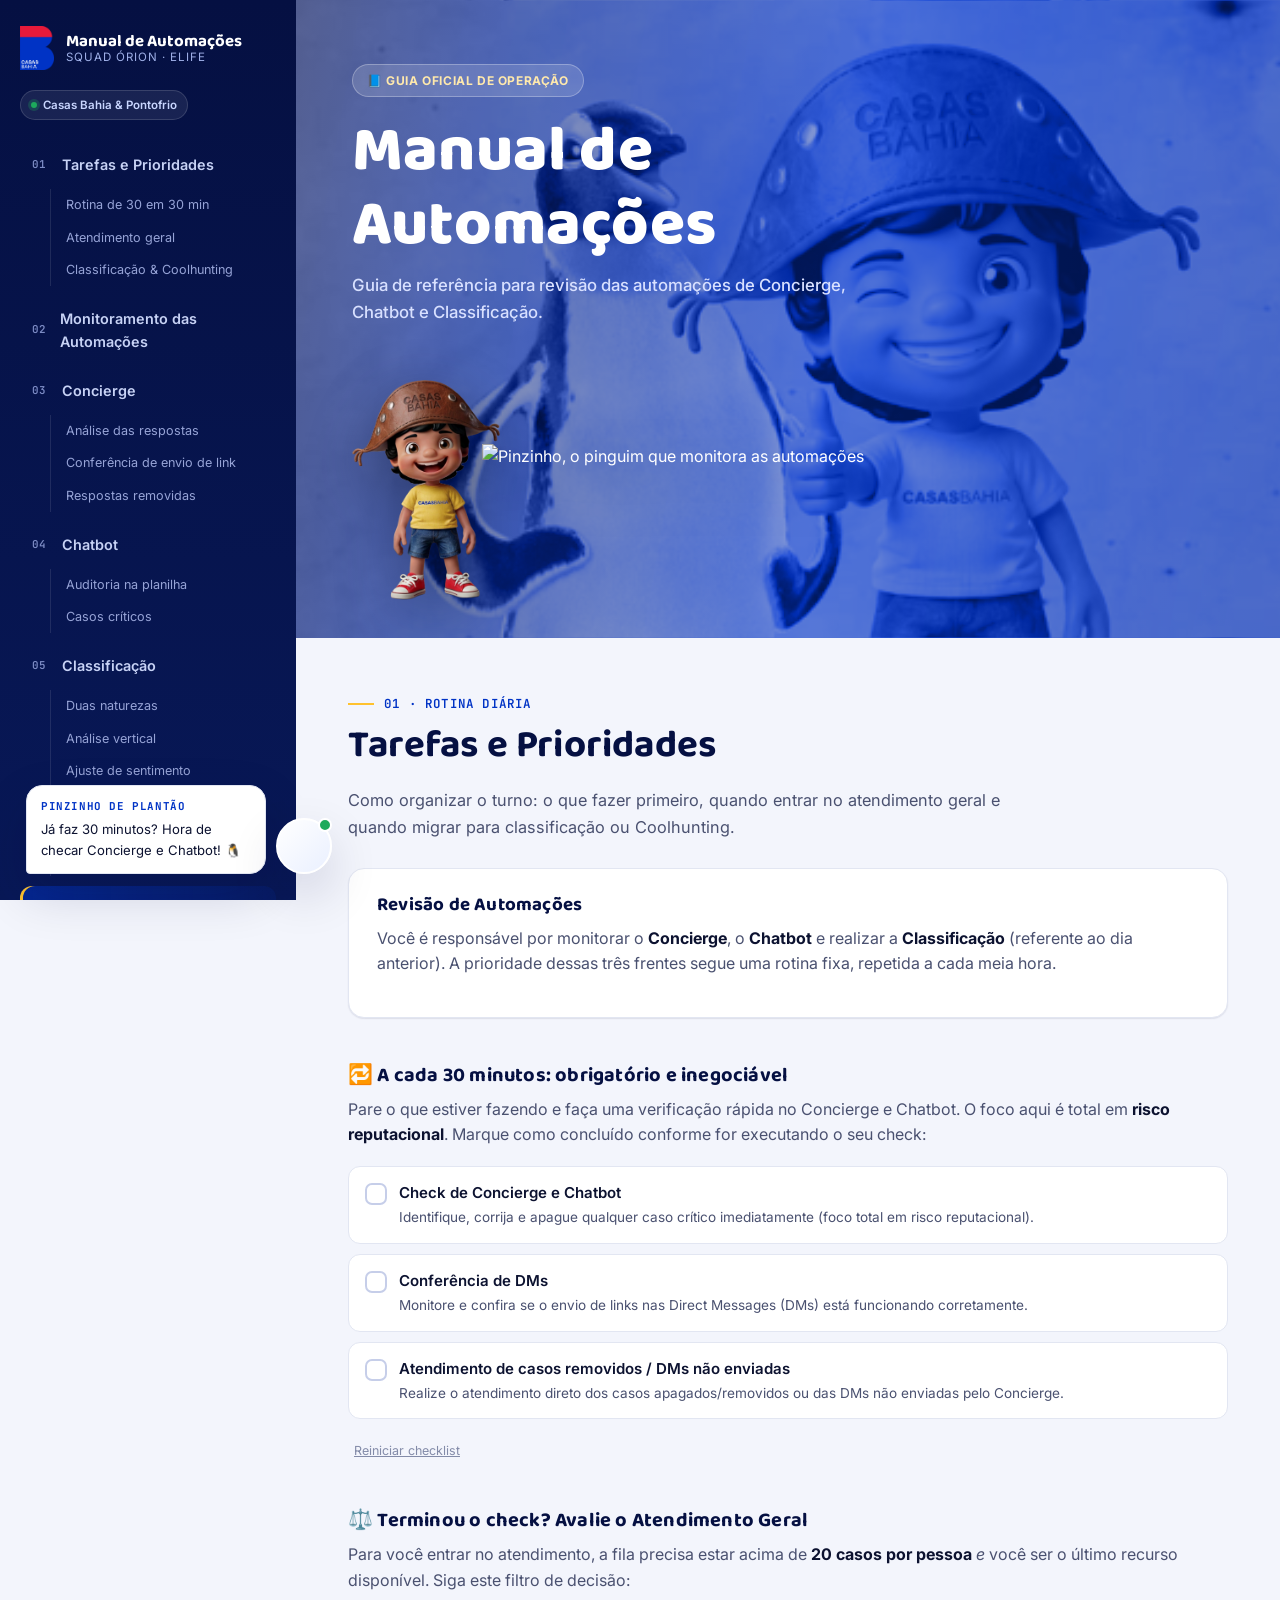
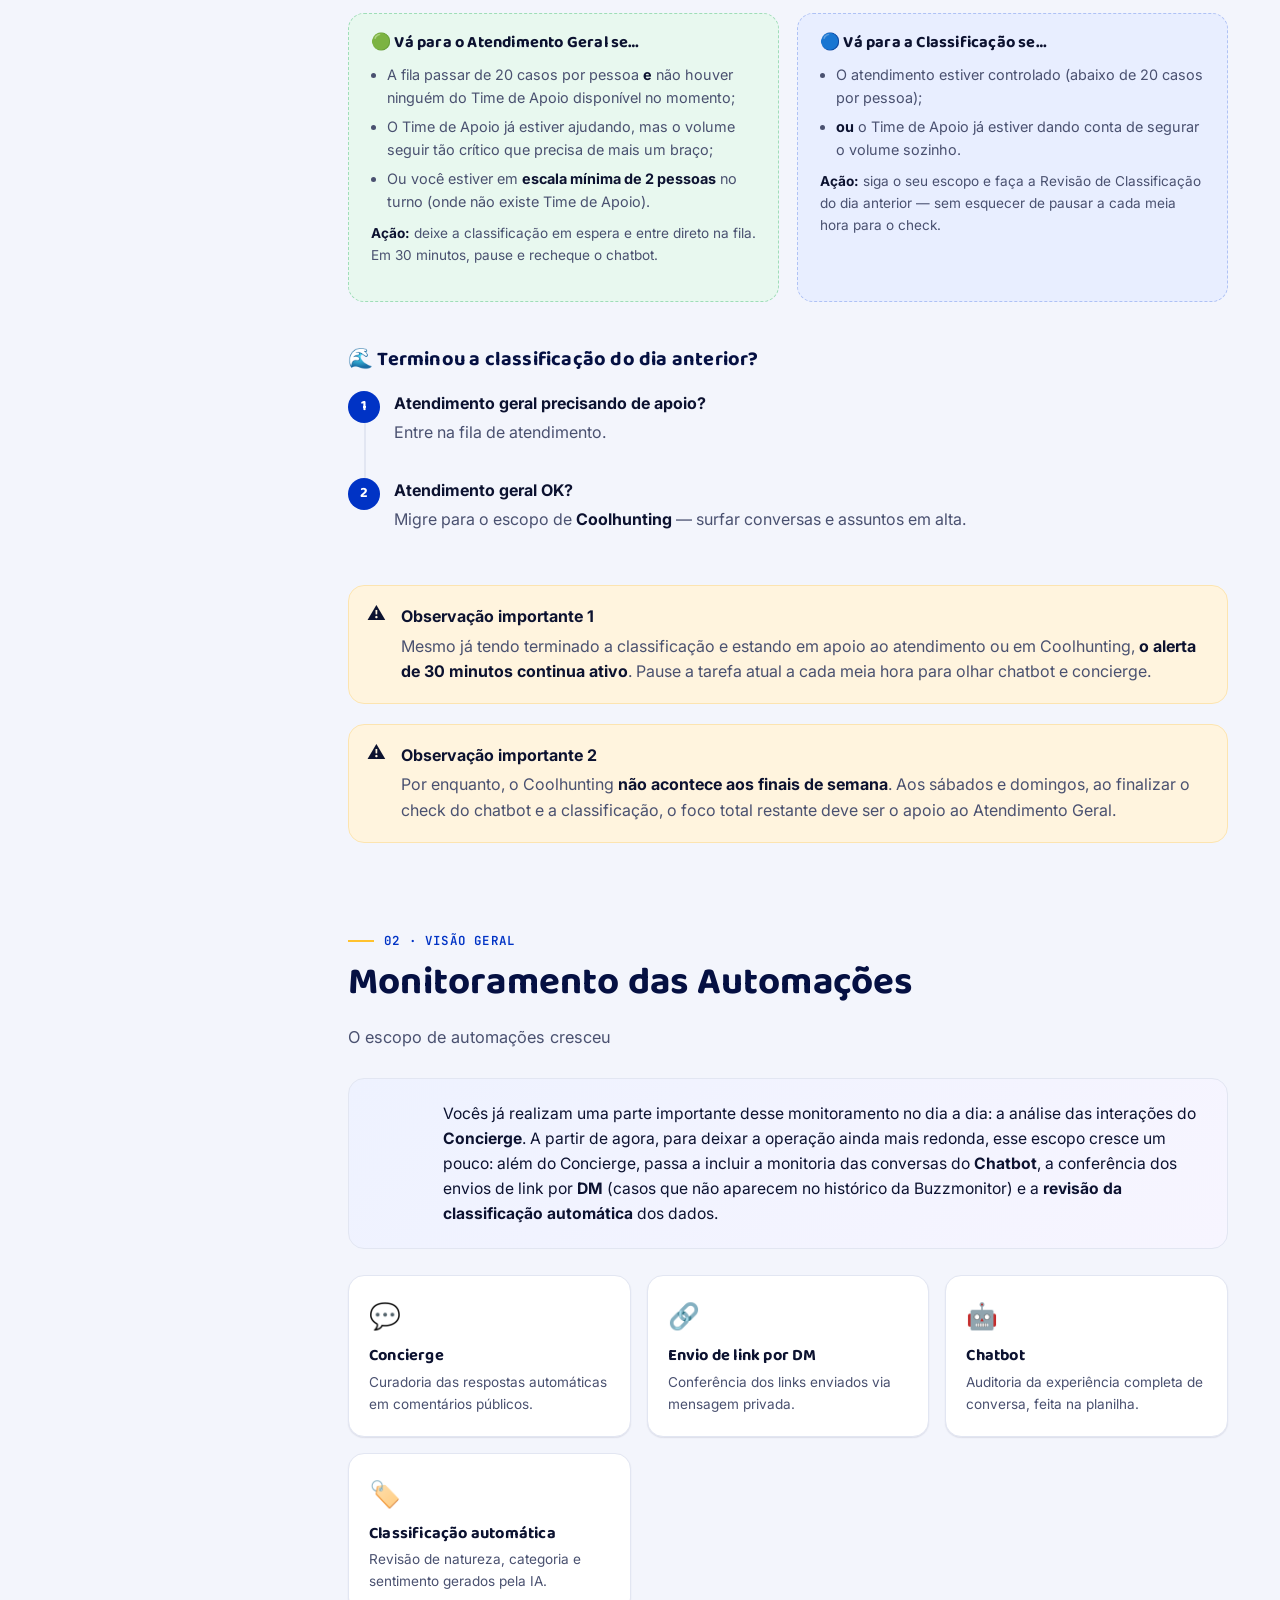
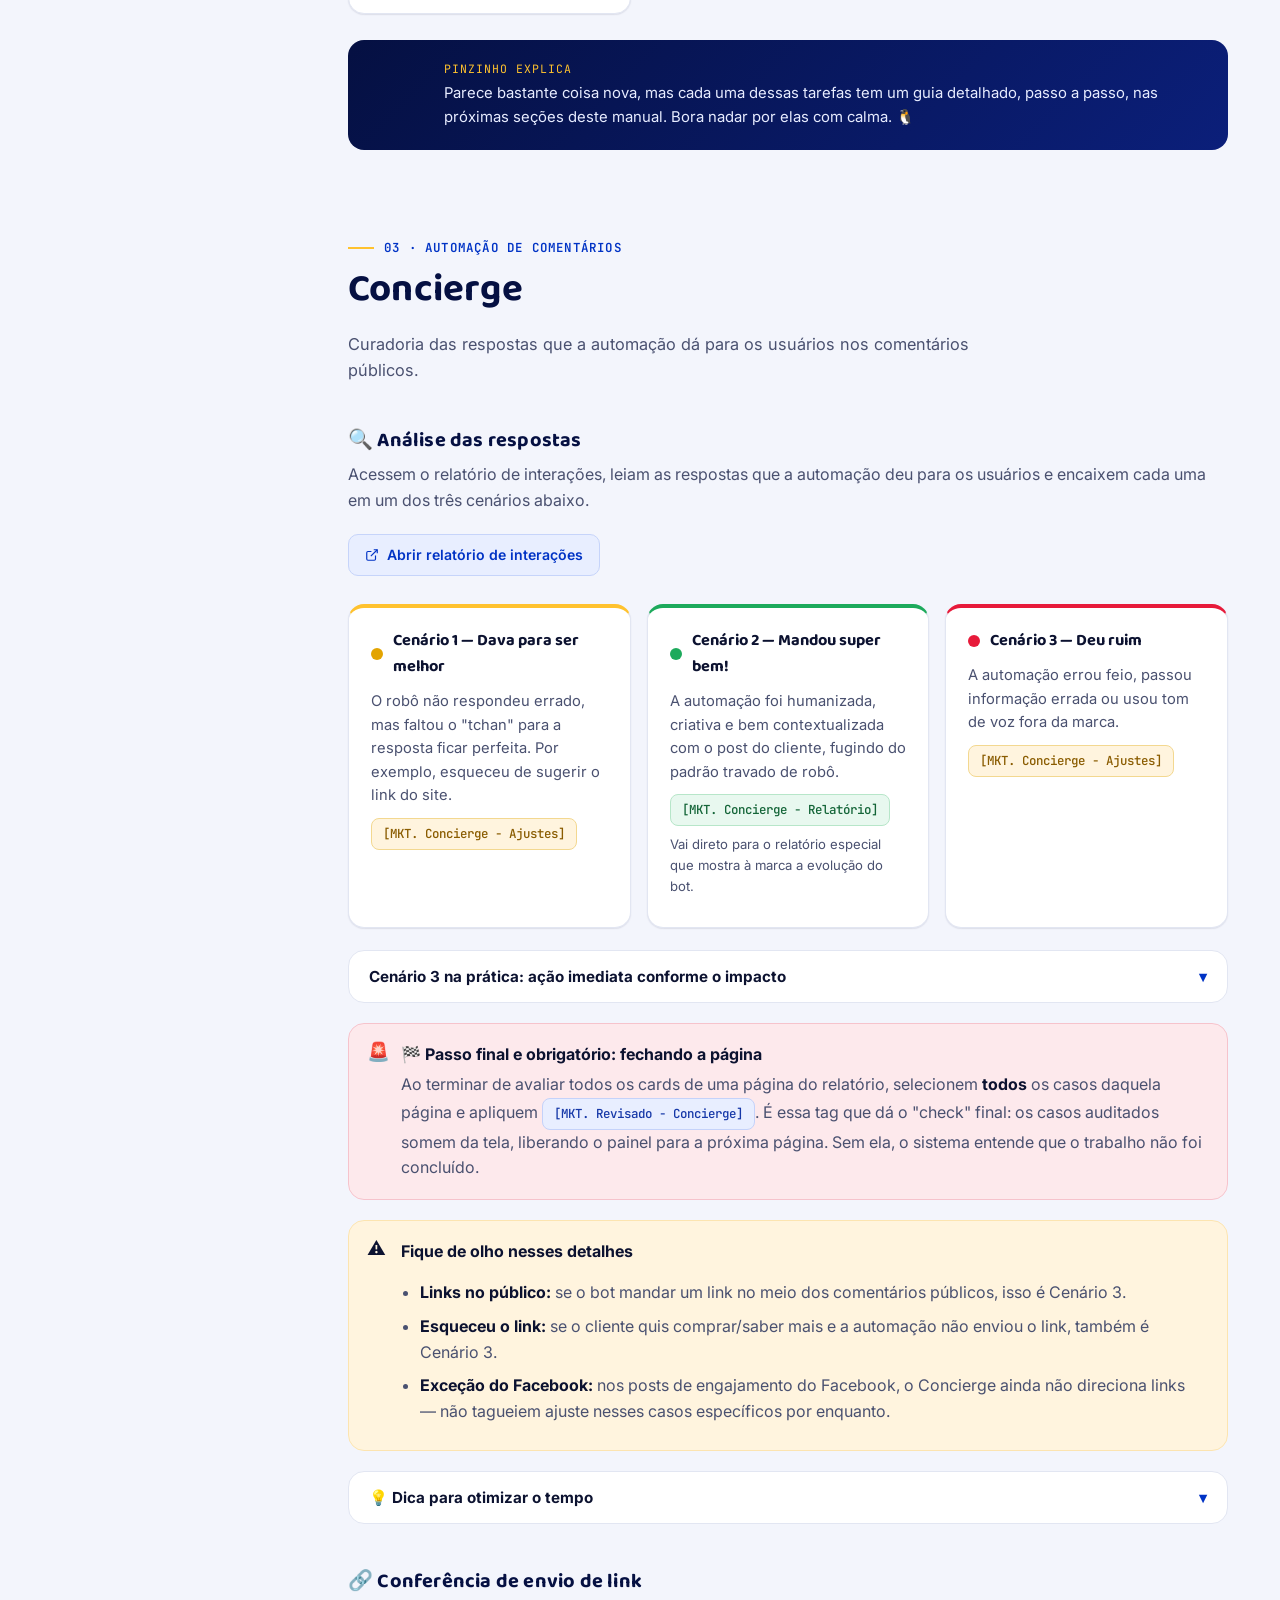
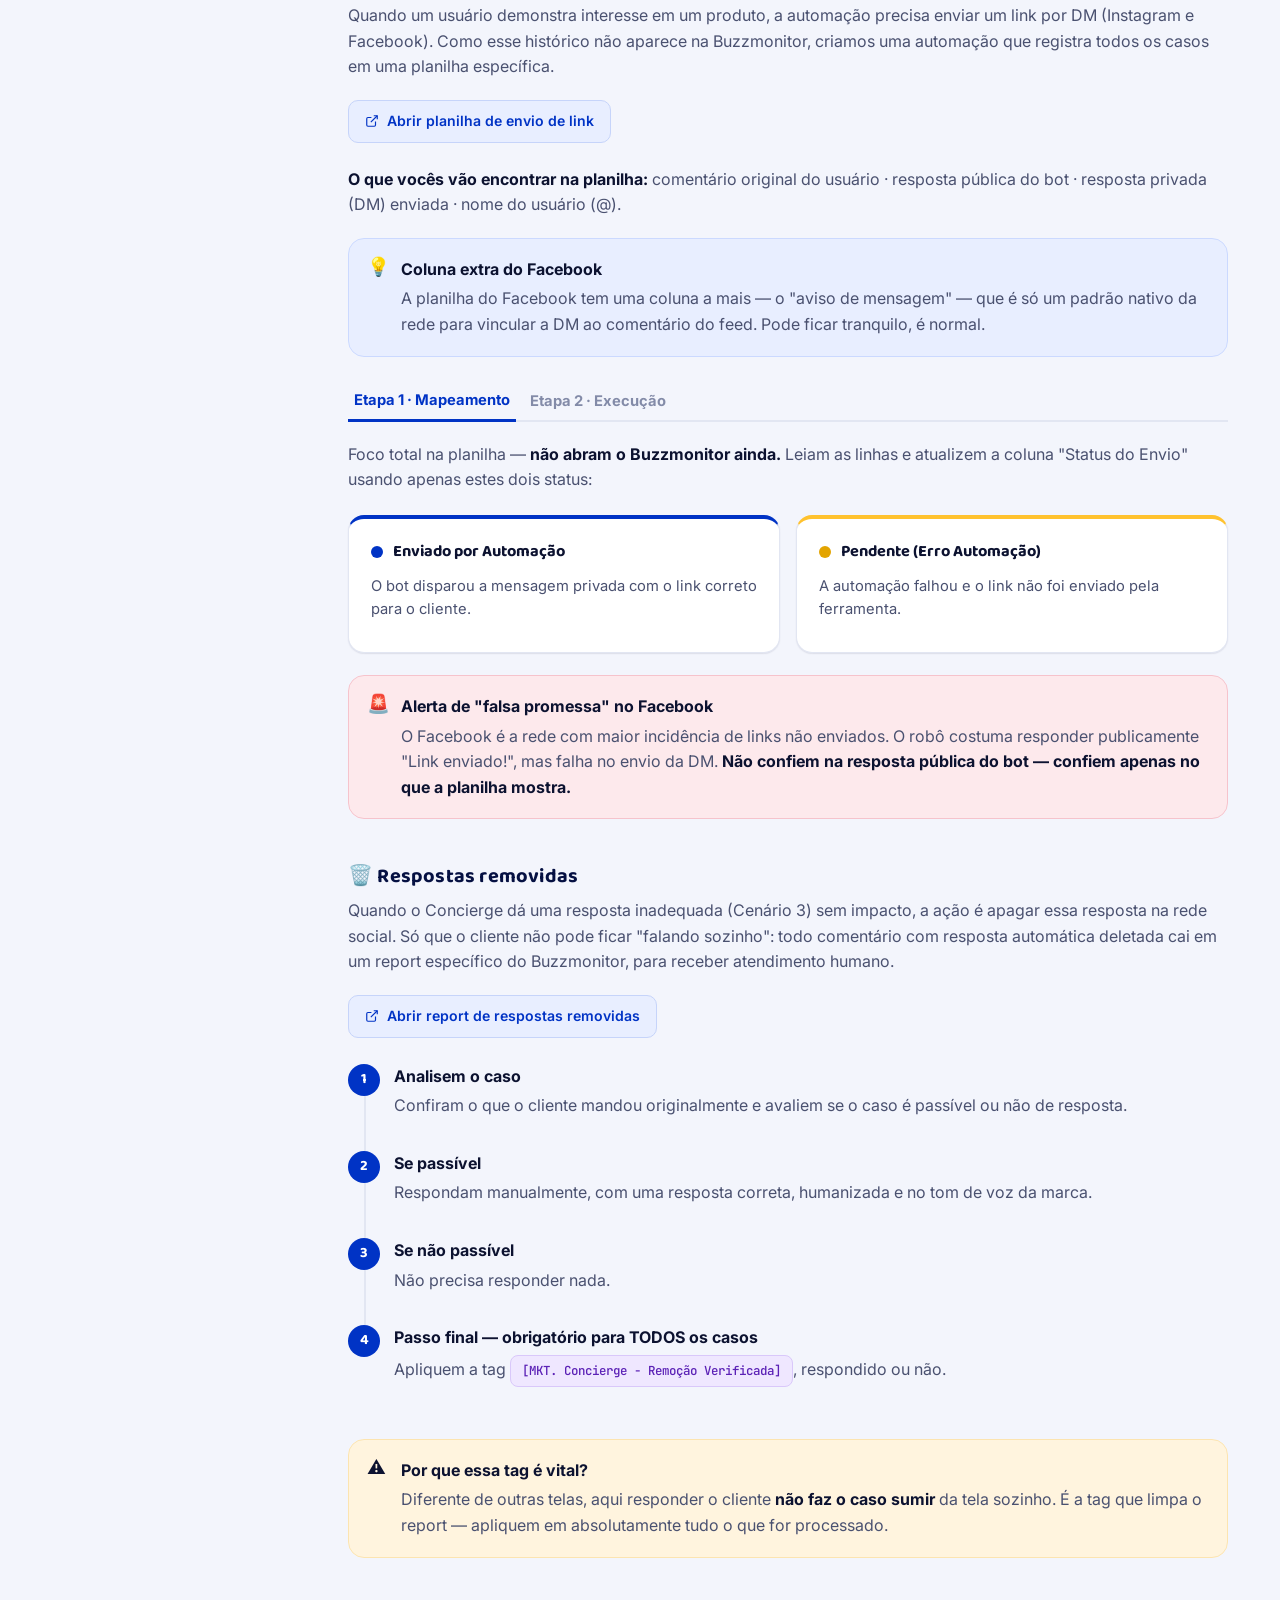
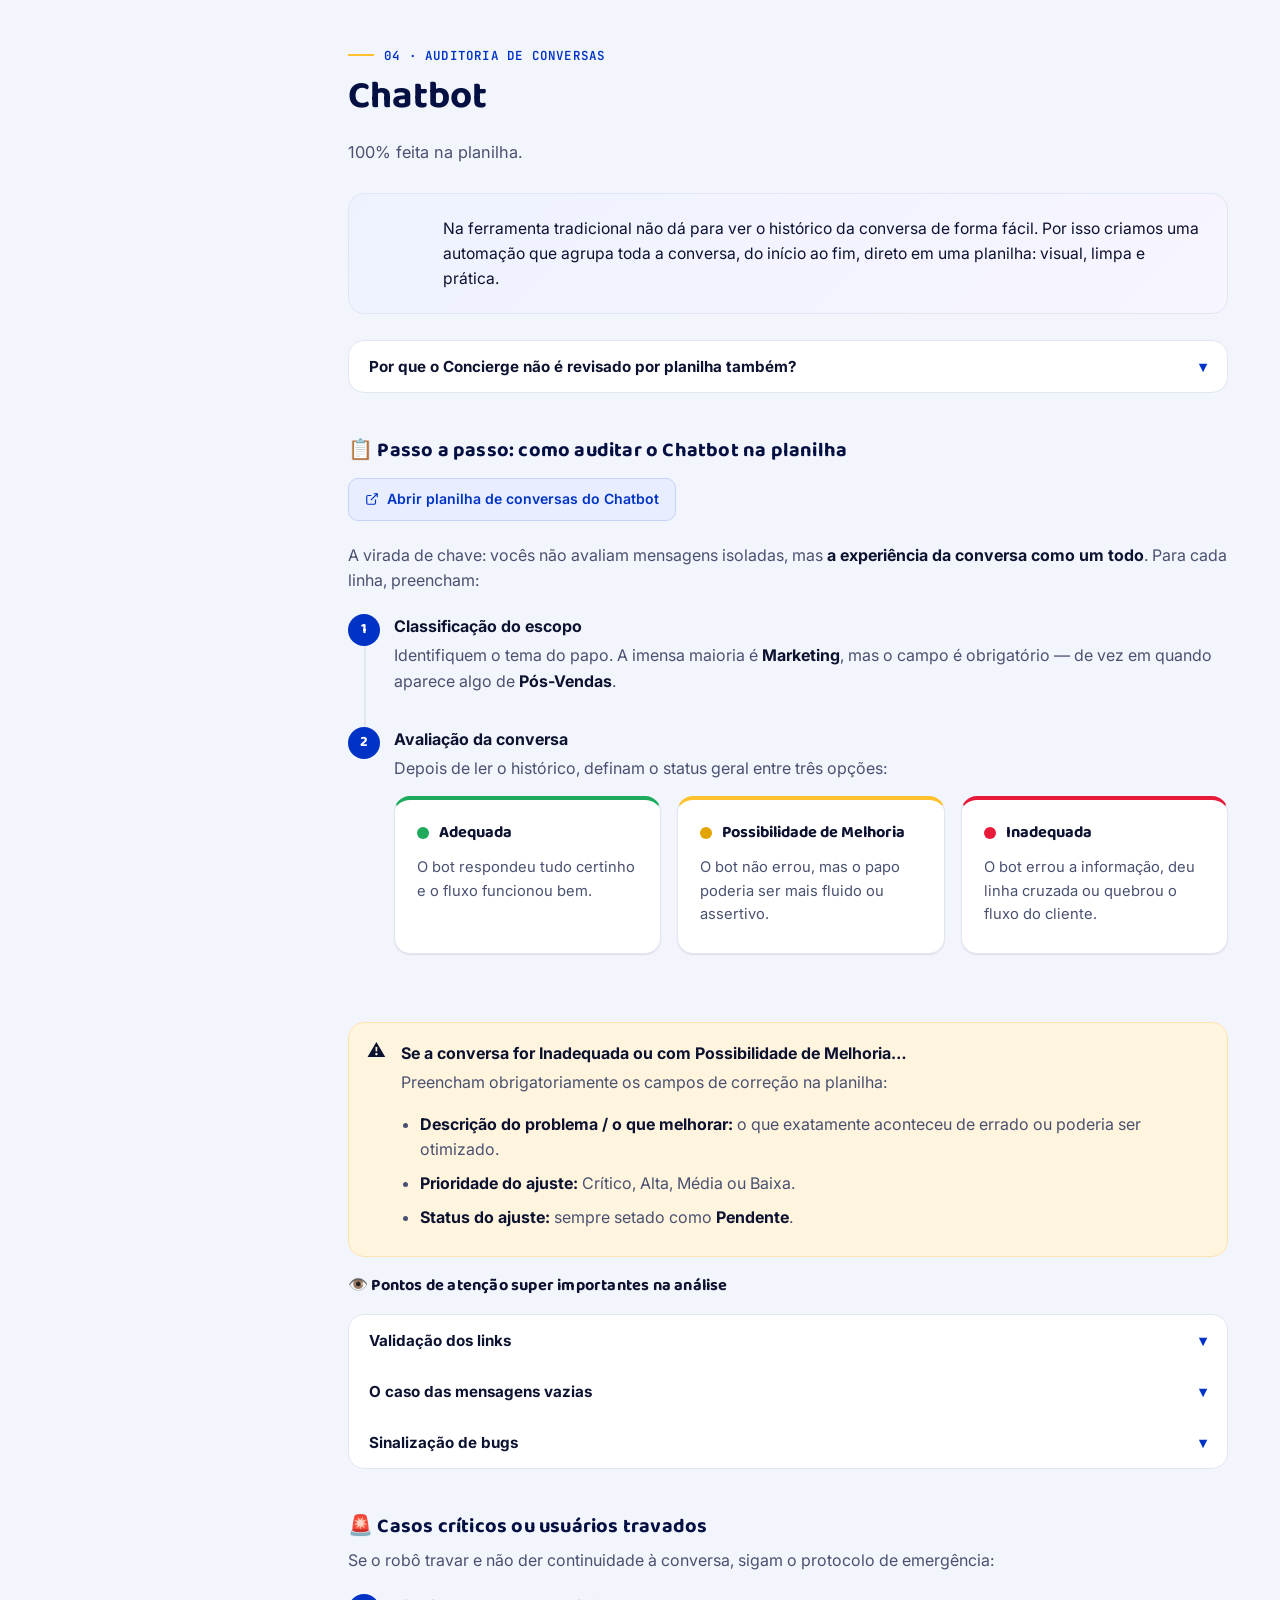
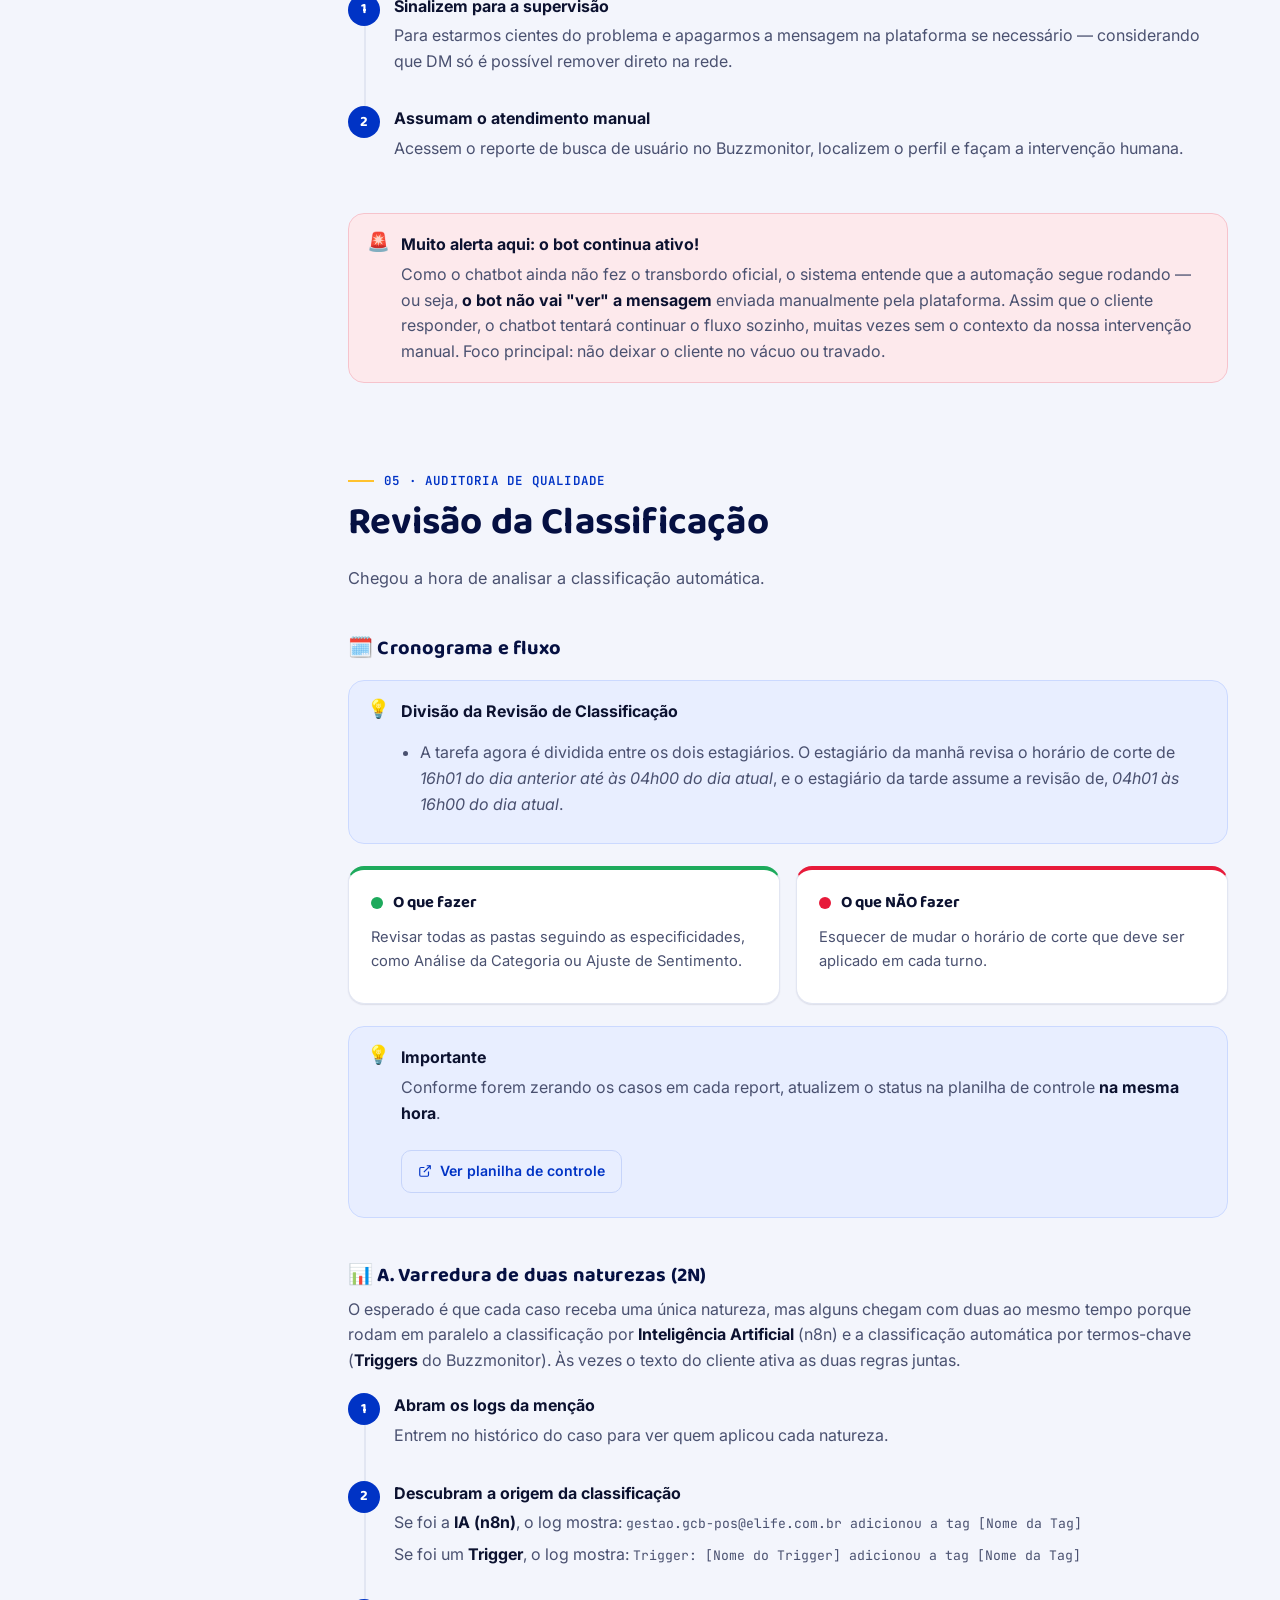
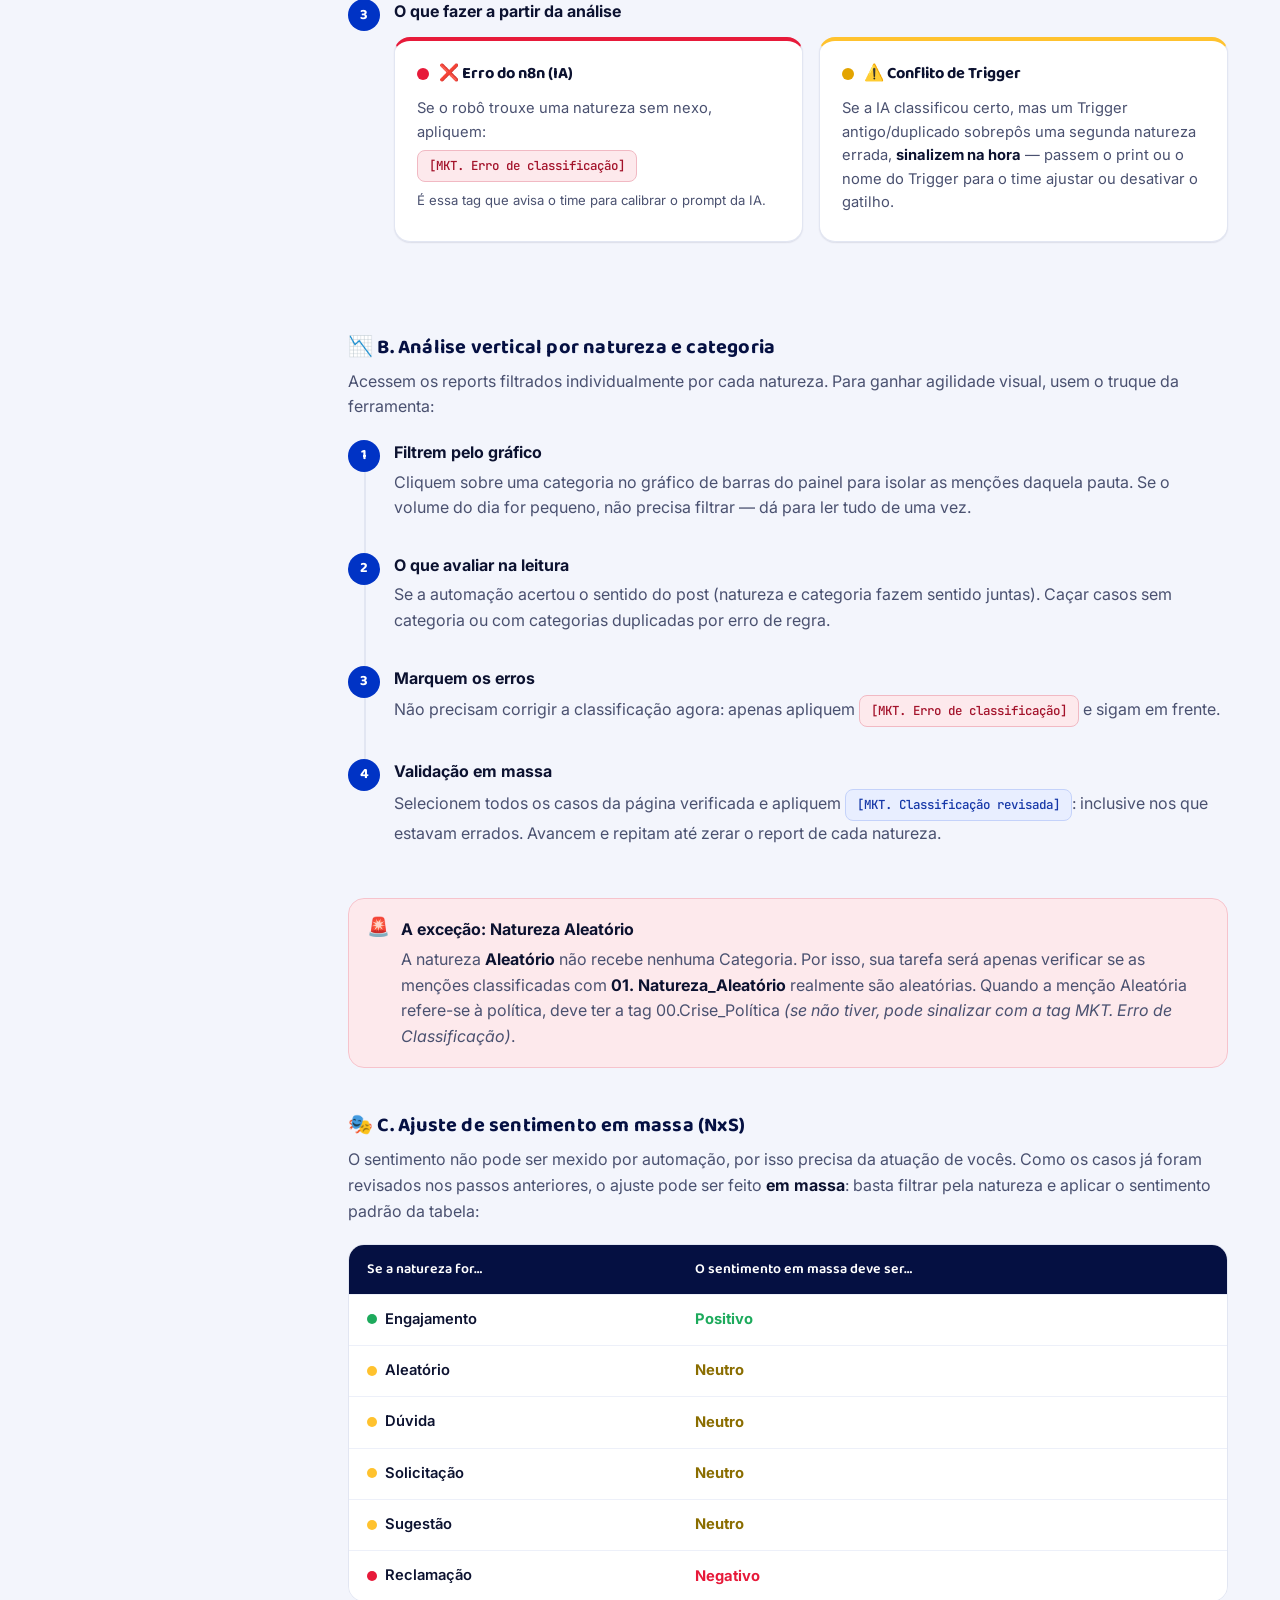
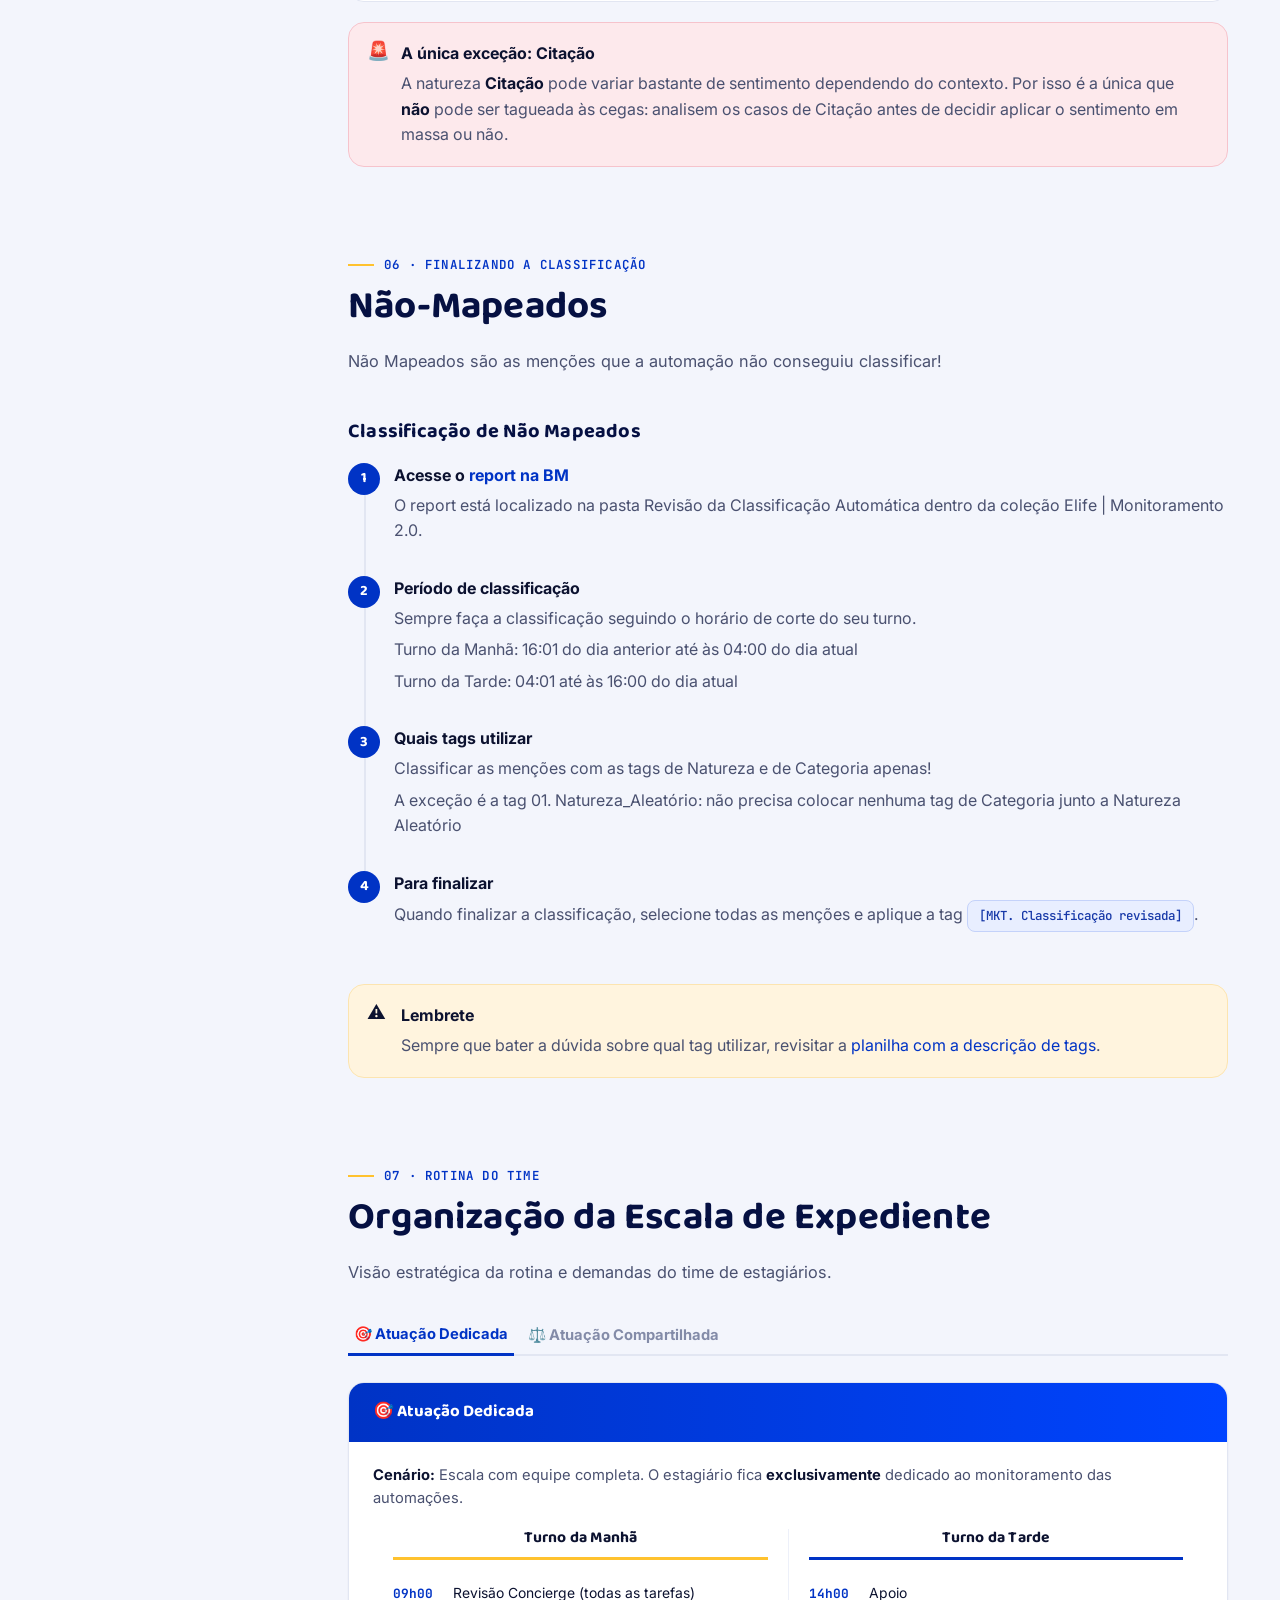
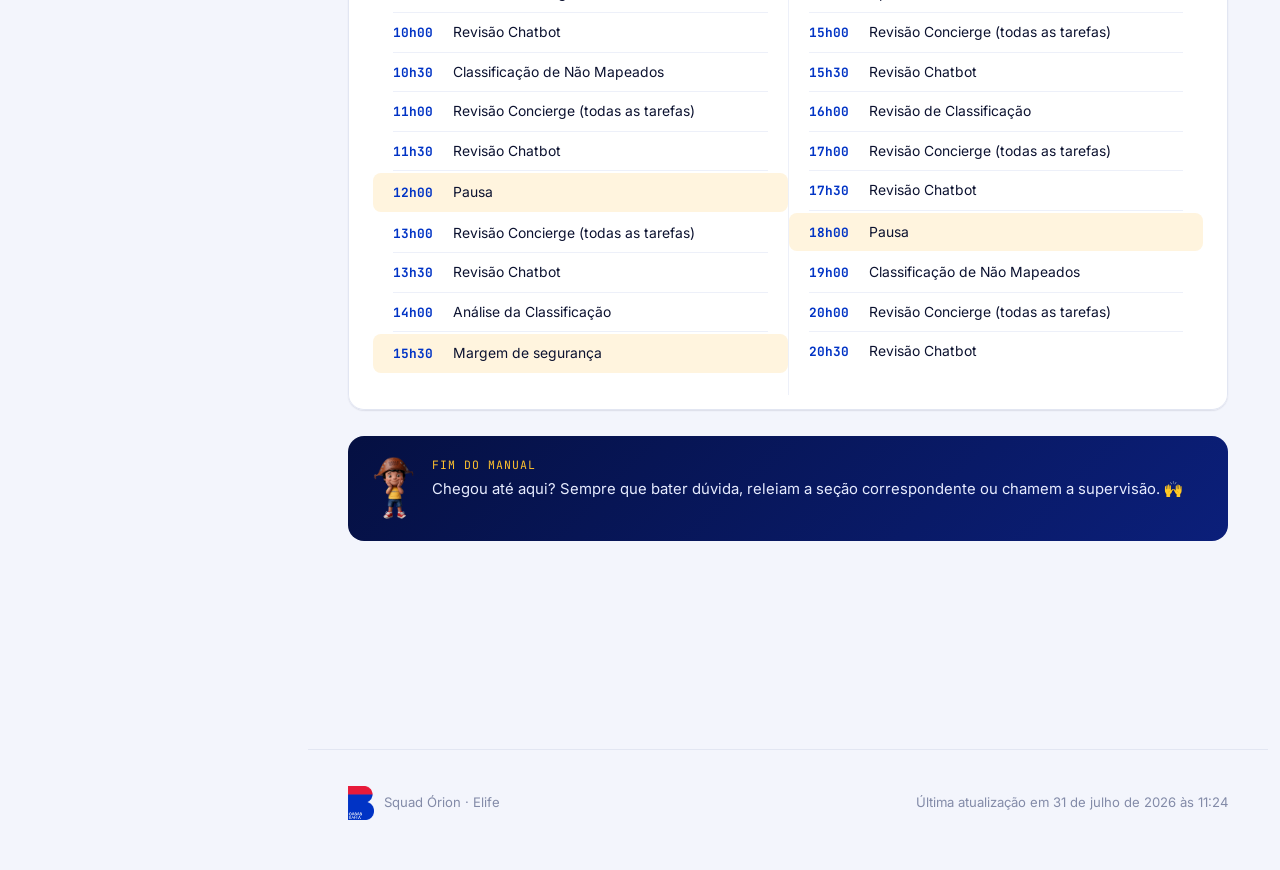
==== index.html @ 7fdedc25 "Update task division and last update timestamp" ====
<!DOCTYPE html>
<html lang="pt-BR">
<head>
<meta charset="UTF-8">
<meta name="viewport" content="width=device-width, initial-scale=1.0">
<title>Manual de Automações</title>
<meta name="description" content="Manual operacional da Squad Órion: tarefas e prioridades, monitoramento das automações, Concierge, Chatbot e análise das conversas.">
<link rel="icon" href="assets/logo-cb.png">
<link rel="stylesheet" href="style.css">
</head>
<body>
<a href="#conteudo" class="skip-link">Pular para o conteúdo</a>

<div class="sidebar-overlay" id="overlay"></div>

<div class="app">

  <!-- ===================== SIDEBAR ===================== -->
  <aside class="sidebar" id="sidebar" aria-label="Navegação do manual">
    <div class="brand">
      <img src="assets/logo-cb.png" alt="Casas Bahia">
      <div class="brand-text">
        <div class="b1">Manual de Automações</div>
        <div class="b2">Squad Órion · Elife</div>
      </div>
    </div>
    <div class="squad-pill"><span class="dot"></span> Casas Bahia &amp; Pontofrio</div>

    <ul class="side-nav" id="sideNav">
      <li class="nav-group">
        <div class="nav-link" data-target="tarefas"><span class="num">01</span> Tarefas e Prioridades</div>
        <ul class="side-sub">
          <li><a href="#rotina-30">Rotina de 30 em 30 min</a></li>
          <li><a href="#atendimento-geral">Atendimento geral</a></li>
          <li><a href="#coolhunting">Classificação &amp; Coolhunting</a></li>
        </ul>
      </li>
      <li class="nav-group">
        <div class="nav-link" data-target="monitoramento"><span class="num">02</span> Monitoramento das Automações</div>
      </li>
      <li class="nav-group">
        <div class="nav-link" data-target="concierge"><span class="num">03</span> Concierge</div>
        <ul class="side-sub">
          <li><a href="#analise-respostas">Análise das respostas</a></li>
          <li><a href="#envio-link">Conferência de envio de link</a></li>
          <li><a href="#respostas-removidas">Respostas removidas</a></li>
        </ul>
      </li>
      <li class="nav-group">
        <div class="nav-link" data-target="chatbot"><span class="num">04</span> Chatbot</div>
        <ul class="side-sub">
          <li><a href="#chatbot-planilha">Auditoria na planilha</a></li>
          <li><a href="#chatbot-critico">Casos críticos</a></li>
        </ul>
      </li>
      <li class="nav-group">
        <div class="nav-link" data-target="classificacao"><span class="num">05</span> Classificação</div>
        <ul class="side-sub">
          <li><a href="#duas-naturezas">Duas naturezas</a></li>
          <li><a href="#analise-vertical">Análise vertical</a></li>
          <li><a href="#sentimento">Ajuste de sentimento</a></li>
        </ul>
      </li>
      <li class="nav-group">
        <div class="nav-link" data-target="naomapeados"><span class="num">06</span> Não-Mapeados</div>
        <ul class="side-sub">
          <li><a href="#classificacaomapeados">Classificação de Não Mapeados</a></li>
        </ul>
      </li>
      <li class="nav-group">
        <div class="nav-link" data-target="escala-expediente"><span class="num">07</span> Escala de Expediente</div>
        <ul class="side-sub">
          <li><a href="#escala-dedicada">Atuação dedicada</a></li>
          <li><a href="#escala-compartilhada">Atuação compartilhada</a></li>
        </ul>
      </li>
    </ul>

    <div class="sidebar-footer">
      <div class="progress-wrap">
        Progresso de leitura
        <div class="progress-track"><div class="progress-bar" id="progressBar"></div></div>
      </div>
      <button class="side-btn" onclick="window.print()">
        <svg width="15" height="15" viewBox="0 0 24 24" fill="none" stroke="currentColor" stroke-width="2"><polyline points="6 9 6 2 18 2 18 9"/><path d="M6 18H4a2 2 0 0 1-2-2v-5a2 2 0 0 1 2-2h16a2 2 0 0 1 2 2v5a2 2 0 0 1-2 2h-2"/><rect x="6" y="14" width="12" height="8"/></svg>
        Imprimir / salvar PDF
      </button>
    </div>
  </aside>

  <!-- ===================== MAIN ===================== -->
  <div class="main">

    <div class="mobile-topbar">
      <div class="brand">
        <img src="assets/logo-cb.png" alt="Casas Bahia" style="width:26px">
        <div class="brand-text"><div class="b1" style="font-size:.92rem">Manual de Automações</div></div>
      </div>
      <button id="menuToggle" aria-label="Abrir menu">
        <svg width="18" height="18" viewBox="0 0 24 24" fill="none" stroke="currentColor" stroke-width="2.4"><line x1="3" y1="6" x2="21" y2="6"/><line x1="3" y1="12" x2="21" y2="12"/><line x1="3" y1="18" x2="21" y2="18"/></svg>
      </button>
    </div>

    <!-- ===================== HERO ===================== -->
    <header class="hero">
      <div class="hero-inner">
        <div>
          <span class="hero-eyebrow">📘 Guia oficial de operação</span>
          <h1>Manual de<br>Automações</h1>
          <p class="lead">Guia de referência para revisão das automações de Concierge, Chatbot e Classificação.</p>
        </div>
        <div class="hero-mascots">
          <img src="assets/baianinho.png" alt="Mascote Casas Bahia">
          <img class="pg" src="assets/pinguim.png" alt="Pinzinho, o pinguim que monitora as automações">
        </div>
      </div>
    </header>

    <main id="conteudo" class="content">

      <!-- ============================================================
           01 · TAREFAS E PRIORIDADES
      ============================================================ -->
      <section class="section" id="tarefas">
        <div class="section-head">
          <span class="section-eyebrow">01 · Rotina diária</span>
          <h2>Tarefas e Prioridades</h2>
          <p class="desc">Como organizar o turno: o que fazer primeiro, quando entrar no atendimento geral e quando migrar para classificação ou Coolhunting.</p>
        </div>

        <div class="card">
          <h3 style="margin-top:0">Revisão de Automações</h3>
          <p>Você é responsável por monitorar o <strong>Concierge</strong>, o <strong>Chatbot</strong> e realizar a <strong>Classificação</strong> (referente ao dia anterior). A prioridade dessas três frentes segue uma rotina fixa, repetida a cada meia hora.</p>
        </div>

        <h3 class="sub-head" id="rotina-30">🔁 A cada 30 minutos: obrigatório e inegociável</h3>
        <p>Pare o que estiver fazendo e faça uma verificação rápida no Concierge e Chatbot. O foco aqui é total em <strong>risco reputacional</strong>. Marque como concluído conforme for executando o seu check:</p>

        <ul class="checklist" id="checklist30">
          <li data-key="c1">
            <span class="cl-box"><svg viewBox="0 0 24 24" fill="none" stroke="#fff" stroke-width="3"><polyline points="20 6 9 17 4 12"/></svg></span>
            <div class="cl-text">
              <div class="cl-title">Check de Concierge e Chatbot</div>
              <div class="cl-desc">Identifique, corrija e apague qualquer caso crítico imediatamente (foco total em risco reputacional).</div>
            </div>
          </li>
          <li data-key="c2">
            <span class="cl-box"><svg viewBox="0 0 24 24" fill="none" stroke="#fff" stroke-width="3"><polyline points="20 6 9 17 4 12"/></svg></span>
            <div class="cl-text">
              <div class="cl-title">Conferência de DMs</div>
              <div class="cl-desc">Monitore e confira se o envio de links nas Direct Messages (DMs) está funcionando corretamente.</div>
            </div>
          </li>
          <li data-key="c3">
            <span class="cl-box"><svg viewBox="0 0 24 24" fill="none" stroke="#fff" stroke-width="3"><polyline points="20 6 9 17 4 12"/></svg></span>
            <div class="cl-text">
              <div class="cl-title">Atendimento de casos removidos / DMs não enviadas</div>
              <div class="cl-desc">Realize o atendimento direto dos casos apagados/removidos ou das DMs não enviadas pelo Concierge.</div>
            </div>
          </li>
        </ul>
        <button class="checklist-reset" id="resetChecklist">Reiniciar checklist</button>

        <h3 class="sub-head" id="atendimento-geral">⚖️ Terminou o check? Avalie o Atendimento Geral</h3>
        <p>Para você entrar no atendimento, a fila precisa estar acima de <strong>20 casos por pessoa</strong> <em>e</em> você ser o último recurso disponível. Siga este filtro de decisão:</p>

        <div class="branch-grid">
          <div class="branch go">
            <h4>🟢 Vá para o Atendimento Geral se…</h4>
            <ul>
              <li>A fila passar de 20 casos por pessoa <strong>e</strong> não houver ninguém do Time de Apoio disponível no momento;</li>
              <li>O Time de Apoio já estiver ajudando, mas o volume seguir tão crítico que precisa de mais um braço;</li>
              <li>Ou você estiver em <strong>escala mínima de 2 pessoas</strong> no turno (onde não existe Time de Apoio).</li>
            </ul>
            <p style="margin-top:10px; font-size:.85rem;"><strong>Ação:</strong> deixe a classificação em espera e entre direto na fila. Em 30 minutos, pause e recheque o chatbot.</p>
          </div>
          <div class="branch hold">
            <h4>🔵 Vá para a Classificação se…</h4>
            <ul>
              <li>O atendimento estiver controlado (abaixo de 20 casos por pessoa);</li>
              <li><strong>ou</strong> o Time de Apoio já estiver dando conta de segurar o volume sozinho.</li>
            </ul>
            <p style="margin-top:10px; font-size:.85rem;"><strong>Ação:</strong> siga o seu escopo e faça a Revisão de Classificação do dia anterior — sem esquecer de pausar a cada meia hora para o check.</p>
          </div>
        </div>

        <h3 class="sub-head" id="coolhunting">🌊 Terminou a classificação do dia anterior?</h3>
        <ol class="steps">
          <li><span class="step-title">Atendimento geral precisando de apoio?</span><p>Entre na fila de atendimento.</p></li>
          <li><span class="step-title">Atendimento geral OK?</span><p>Migre para o escopo de <strong>Coolhunting</strong> — surfar conversas e assuntos em alta.</p></li>
        </ol>

        <div class="callout warn">
          <span class="callout-title">Observação importante 1</span>
          <p>Mesmo já tendo terminado a classificação e estando em apoio ao atendimento ou em Coolhunting, <strong>o alerta de 30 minutos continua ativo</strong>. Pause a tarefa atual a cada meia hora para olhar chatbot e concierge.</p>
        </div>
        <div class="callout warn">
          <span class="callout-title">Observação importante 2</span>
          <p>Por enquanto, o Coolhunting <strong>não acontece aos finais de semana</strong>. Aos sábados e domingos, ao finalizar o check do chatbot e a classificação, o foco total restante deve ser o apoio ao Atendimento Geral.</p>
        </div>
      </section>

      <!-- ============================================================
           02 · MONITORAMENTO DAS AUTOMAÇÕES
      ============================================================ -->
      <section class="section" id="monitoramento">
        <div class="section-head">
          <span class="section-eyebrow">02 · Visão geral</span>
          <h2>Monitoramento das Automações</h2>
          <p class="desc">O escopo de automações cresceu</p>
        </div>

        <div class="lede-card">
          <img src="assets/pinguim.png" alt="">
          <p>Vocês já realizam uma parte importante desse monitoramento no dia a dia: a análise das interações do <strong>Concierge</strong>. A partir de agora, para deixar a operação ainda mais redonda, esse escopo cresce um pouco: além do Concierge, passa a incluir a monitoria das conversas do <strong>Chatbot</strong>, a conferência dos envios de link por <strong>DM</strong> (casos que não aparecem no histórico da Buzzmonitor) e a <strong>revisão da classificação automática</strong> dos dados.</p>
        </div>

        <div class="overview-grid">
          <a class="ov-card" href="#concierge">
            <span class="ov-ic">💬</span>
            <h4>Concierge</h4>
            <p>Curadoria das respostas automáticas em comentários públicos.</p>
          </a>
          <a class="ov-card" href="#envio-link">
            <span class="ov-ic">🔗</span>
            <h4>Envio de link por DM</h4>
            <p>Conferência dos links enviados via mensagem privada.</p>
          </a>
          <a class="ov-card" href="#chatbot">
            <span class="ov-ic">🤖</span>
            <h4>Chatbot</h4>
            <p>Auditoria da experiência completa de conversa, feita na planilha.</p>
          </a>
          <a class="ov-card" href="#classificacao">
            <span class="ov-ic">🏷️</span>
            <h4>Classificação automática</h4>
            <p>Revisão de natureza, categoria e sentimento gerados pela IA.</p>
          </a>
        </div>

        <div class="mascot-tip">
          <img src="assets/pinguim.png" alt="">
          <div>
            <span class="mt-label">Pinzinho explica</span>
            <p>Parece bastante coisa nova, mas cada uma dessas tarefas tem um guia detalhado, passo a passo, nas próximas seções deste manual. Bora nadar por elas com calma. 🐧</p>
          </div>
        </div>
      </section>

      <!-- ============================================================
           03 · CONCIERGE
      ============================================================ -->
      <section class="section" id="concierge">
        <div class="section-head">
          <span class="section-eyebrow">03 · Automação de comentários</span>
          <h2>Concierge</h2>
          <p class="desc">Curadoria das respostas que a automação dá para os usuários nos comentários públicos.</p>
        </div>

        <h3 class="sub-head" id="analise-respostas">🔍 Análise das respostas</h3>
        <p>Acessem o relatório de interações, leiam as respostas que a automação deu para os usuários e encaixem cada uma em um dos três cenários abaixo.</p>
        <a class="linkout" href="https://app.buzzmonitor.com.br/reports/6a3b0532e476ab455c847986" target="_blank" rel="noopener">
          <svg viewBox="0 0 24 24" fill="none" stroke="currentColor" stroke-width="2"><path d="M18 13v6a2 2 0 0 1-2 2H5a2 2 0 0 1-2-2V8a2 2 0 0 1 2-2h6"/><polyline points="15 3 21 3 21 9"/><line x1="10" y1="14" x2="21" y2="3"/></svg>
          Abrir relatório de interações
        </a>

        <div class="scenario-grid">
          <div class="scenario yellow">
            <div class="sc-top"><span class="sc-dot"></span><span class="sc-title">Cenário 1 — Dava para ser melhor</span></div>
            <p>O robô não respondeu errado, mas faltou o "tchan" para a resposta ficar perfeita. Por exemplo, esqueceu de sugerir o link do site.</p>
            <span class="tag t-ajuste">[MKT. Concierge - Ajustes]</span>
          </div>
          <div class="scenario green">
            <div class="sc-top"><span class="sc-dot"></span><span class="sc-title">Cenário 2 — Mandou super bem!</span></div>
            <p>A automação foi humanizada, criativa e bem contextualizada com o post do cliente, fugindo do padrão travado de robô.</p>
            <span class="tag t-relatorio">[MKT. Concierge - Relatório]</span>
            <p style="margin-top:8px; font-size:.82rem;">Vai direto para o relatório especial que mostra à marca a evolução do bot.</p>
          </div>
          <div class="scenario red">
            <div class="sc-top"><span class="sc-dot"></span><span class="sc-title">Cenário 3 — Deu ruim</span></div>
            <p>A automação errou feio, passou informação errada ou usou tom de voz fora da marca.</p>
            <span class="tag t-ajuste">[MKT. Concierge - Ajustes]</span>
          </div>
        </div>

        <div class="accordion" id="accCenario3">
          <div class="acc-item">
            <button class="acc-head"><span>Cenário 3 na prática: ação imediata conforme o impacto</span><span class="chev">▾</span></button>
            <div class="acc-body"><div class="acc-body-inner">
              <p>Abram a rede social na hora para ver se o cliente já visualizou ou interagiu, e avaliem o tamanho do impacto:</p>
              <ul class="plain">
                <li><strong>Sem impacto</strong> (cliente ainda não respondeu/viu): apaguem a resposta do bot direto na rede social e apliquem <span class="tag t-ajuste">[MKT. Concierge - Ajustes]</span>.</li>
                <li><strong>Com impacto</strong> (cliente já respondeu ou gerou atrito): <strong>não apaguem a resposta!</strong> Apliquem <span class="tag t-ajuste">[MKT. Concierge - Ajustes]</span> e avisem a supervisão imediatamente no chat para alinhar o melhor plano de ação.</li>
              </ul>
            </div></div>
          </div>
        </div>

        <div class="callout danger">
          <span class="callout-title">🏁 Passo final e obrigatório: fechando a página</span>
          <p>Ao terminar de avaliar todos os cards de uma página do relatório, selecionem <strong>todos</strong> os casos daquela página e apliquem <span class="tag t-revisado">[MKT. Revisado - Concierge]</span>. É essa tag que dá o "check" final: os casos auditados somem da tela, liberando o painel para a próxima página. Sem ela, o sistema entende que o trabalho não foi concluído.</p>
        </div>

        <div class="callout warn">
          <span class="callout-title">Fique de olho nesses detalhes</span>
          <ul class="plain" style="margin-bottom:0">
            <li><strong>Links no público:</strong> se o bot mandar um link no meio dos comentários públicos, isso é Cenário 3.</li>
            <li><strong>Esqueceu o link:</strong> se o cliente quis comprar/saber mais e a automação não enviou o link, também é Cenário 3.</li>
            <li><strong>Exceção do Facebook:</strong> nos posts de engajamento do Facebook, o Concierge ainda não direciona links — não tagueiem ajuste nesses casos específicos por enquanto.</li>
          </ul>
        </div>

        <div class="accordion">
          <div class="acc-item">
            <button class="acc-head"><span>💡 Dica para otimizar o tempo</span><span class="chev">▾</span></button>
            <div class="acc-body"><div class="acc-body-inner">
              <ol class="plain">
                <li>Conforme forem lendo a página, selecionem apenas os quadradinhos dos casos que precisam de correção e, ao final, apliquem <span class="tag t-ajuste">[MKT. Concierge - Ajustes]</span> em massa.</li>
                <li>Casos de resposta excelente <span class="tag t-relatorio">[MKT. Concierge - Relatório]</span> são mais pontuais — tagueiem individualmente ao encontrá-los.</li>
                <li>Terminaram tudo? Selecionem a página inteira e apliquem <span class="tag t-revisado">[MKT. Revisado - Concierge]</span> para limpar o painel.</li>
              </ol>
              <p>Se bater qualquer dúvida sobre a tag correta, não chutem — mandem o caso no grupo de dúvidas.</p>
            </div></div>
          </div>
        </div>

        <h3 class="sub-head" id="envio-link">🔗 Conferência de envio de link</h3>
        <p>Quando um usuário demonstra interesse em um produto, a automação precisa enviar um link por DM (Instagram e Facebook). Como esse histórico não aparece na Buzzmonitor, criamos uma automação que registra todos os casos em uma planilha específica.</p>
        <a class="linkout" href="https://docs.google.com/spreadsheets/d/1pdGG9athmKfe32qBLM_9HkaOwy8zYBwmJZ5GTkqr3vI/edit?gid=0#gid=0" target="_blank" rel="noopener">
          <svg viewBox="0 0 24 24" fill="none" stroke="currentColor" stroke-width="2"><path d="M18 13v6a2 2 0 0 1-2 2H5a2 2 0 0 1-2-2V8a2 2 0 0 1 2-2h6"/><polyline points="15 3 21 3 21 9"/><line x1="10" y1="14" x2="21" y2="3"/></svg>
          Abrir planilha de envio de link
        </a>

        <p style="margin-top:18px"><strong>O que vocês vão encontrar na planilha:</strong> comentário original do usuário · resposta pública do bot · resposta privada (DM) enviada · nome do usuário (@).</p>
        <div class="callout info">
          <span class="callout-title">Coluna extra do Facebook</span>
          <p>A planilha do Facebook tem uma coluna a mais — o "aviso de mensagem" — que é só um padrão nativo da rede para vincular a DM ao comentário do feed. Pode ficar tranquilo, é normal.</p>
        </div>

        <div class="tabs">
          <div class="tab-buttons">
            <button class="tab-btn active" data-tab="etapa1">Etapa 1 · Mapeamento</button>
            <button class="tab-btn" data-tab="etapa2">Etapa 2 · Execução</button>
          </div>
          <div class="tab-panel active" id="etapa1">
            <p>Foco total na planilha — <strong>não abram o Buzzmonitor ainda.</strong> Leiam as linhas e atualizem a coluna "Status do Envio" usando apenas estes dois status:</p>
            <div class="scenario-grid">
              <div class="scenario" style="border-top:4px solid var(--cb-blue)">
                <div class="sc-top"><span class="sc-dot" style="background:var(--cb-blue)"></span><span class="sc-title">Enviado por Automação</span></div>
                <p>O bot disparou a mensagem privada com o link correto para o cliente.</p>
              </div>
              <div class="scenario yellow">
                <div class="sc-top"><span class="sc-dot"></span><span class="sc-title">Pendente (Erro Automação)</span></div>
                <p>A automação falhou e o link não foi enviado pela ferramenta.</p>
              </div>
            </div>
            <div class="callout danger">
              <span class="callout-title">Alerta de "falsa promessa" no Facebook</span>
              <p>O Facebook é a rede com maior incidência de links não enviados. O robô costuma responder publicamente "Link enviado!", mas falha no envio da DM. <strong>Não confiem na resposta pública do bot — confiem apenas no que a planilha mostra.</strong></p>
            </div>
          </div>
          <div class="tab-panel" id="etapa2">
            <p>Depois de mapear toda a lista, é hora de resolver os gargalos:</p>
            <ol class="steps">
              <li><span class="step-title">Identifiquem os pendentes</span><p>Casos com status 🟡 Pendente (Erro Automação).</p></li>
              <li><span class="step-title">Acessem o report específico</span><p>Localizem os casos e enviem o link manualmente para o cliente. <a href="https://app.buzzmonitor.com.br/reports/6a3bfb9f979f6e1e60b3b548" target="_blank" rel="noopener">Abrir report →</a></p></li>
              <li><span class="step-title">Caso não esteja no report?</span><p>Sinalizem para a supervisão imediatamente (pode ser erro de filtro) <strong>e</strong> busquem o perfil pelo reporte de busca de usuário para enviar manualmente. Nenhum cliente pode ficar sem o link!</p></li>
              <li><span class="step-title">Fechem o ciclo</span><p>Após o envio, voltem à planilha e atualizem o status para 🟢 <strong>Enviado Manualmente</strong>.</p></li>
            </ol>
          </div>
        </div>

        <h3 class="sub-head" id="respostas-removidas">🗑️ Respostas removidas</h3>
        <p>Quando o Concierge dá uma resposta inadequada (Cenário 3) sem impacto, a ação é apagar essa resposta na rede social. Só que o cliente não pode ficar "falando sozinho": todo comentário com resposta automática deletada cai em um report específico do Buzzmonitor, para receber atendimento humano.</p>
        <a class="linkout" href="https://app.buzzmonitor.com.br/reports/6a3d6ae3dff47fd751592174" target="_blank" rel="noopener">
          <svg viewBox="0 0 24 24" fill="none" stroke="currentColor" stroke-width="2"><path d="M18 13v6a2 2 0 0 1-2 2H5a2 2 0 0 1-2-2V8a2 2 0 0 1 2-2h6"/><polyline points="15 3 21 3 21 9"/><line x1="10" y1="14" x2="21" y2="3"/></svg>
          Abrir report de respostas removidas
        </a>

        <ol class="steps">
          <li><span class="step-title">Analisem o caso</span><p>Confiram o que o cliente mandou originalmente e avaliem se o caso é passível ou não de resposta.</p></li>
          <li><span class="step-title">Se passível</span><p>Respondam manualmente, com uma resposta correta, humanizada e no tom de voz da marca.</p></li>
          <li><span class="step-title">Se não passível</span><p>Não precisa responder nada.</p></li>
          <li><span class="step-title">Passo final — obrigatório para TODOS os casos</span><p>Apliquem a tag <span class="tag t-remocao">[MKT. Concierge - Remoção Verificada]</span>, respondido ou não.</p></li>
        </ol>
        <div class="callout warn">
          <span class="callout-title">Por que essa tag é vital?</span>
          <p>Diferente de outras telas, aqui responder o cliente <strong>não faz o caso sumir</strong> da tela sozinho. É a tag que limpa o report — apliquem em absolutamente tudo o que for processado.</p>
        </div>
      </section>

      <!-- ============================================================
           04 · CHATBOT
      ============================================================ -->
      <section class="section" id="chatbot">
        <div class="section-head">
          <span class="section-eyebrow">04 · Auditoria de conversas</span>
          <h2>Chatbot</h2>
          <p class="desc">100% feita na planilha.</p>
        </div>

        <div class="lede-card">
          <img src="assets/pinguim.png" alt="">
          <p>Na ferramenta tradicional não dá para ver o histórico da conversa de forma fácil. Por isso criamos uma automação que agrupa toda a conversa, do início ao fim, direto em uma planilha: visual, limpa e prática.</p>
        </div>

        <div class="accordion">
          <div class="acc-item">
            <button class="acc-head"><span>Por que o Concierge não é revisado por planilha também?</span><span class="chev">▾</span></button>
            <div class="acc-body"><div class="acc-body-inner">
              <p>Para auditar o Concierge é essencial ver a publicação (post público) na tela, para entender o contexto do comentário. Além disso, o Concierge não tem a dinâmica de "bate-papo" com várias trocas seguidas — então não sofre do problema de revirar o histórico do usuário. Por isso: <strong>Concierge se revisa na ferramenta, Chatbot se revisa na planilha.</strong></p>
            </div></div>
          </div>
        </div>

        <h3 class="sub-head" id="chatbot-planilha">📋 Passo a passo: como auditar o Chatbot na planilha</h3>
        <a class="linkout" href="https://docs.google.com/spreadsheets/d/191vC0cEZLJjr6kMfrf8yIWvsv0kuF-lZOeZRhnMp-48/edit?gid=1323775907#gid=1323775907" target="_blank" rel="noopener">
          <svg viewBox="0 0 24 24" fill="none" stroke="currentColor" stroke-width="2"><path d="M18 13v6a2 2 0 0 1-2 2H5a2 2 0 0 1-2-2V8a2 2 0 0 1 2-2h6"/><polyline points="15 3 21 3 21 9"/><line x1="10" y1="14" x2="21" y2="3"/></svg>
          Abrir planilha de conversas do Chatbot
        </a>
        <p style="margin-top:16px">A virada de chave: vocês não avaliam mensagens isoladas, mas <strong>a experiência da conversa como um todo</strong>. Para cada linha, preencham:</p>

        <ol class="steps">
          <li>
            <span class="step-title">Classificação do escopo</span>
            <p>Identifiquem o tema do papo. A imensa maioria é <strong>Marketing</strong>, mas o campo é obrigatório — de vez em quando aparece algo de <strong>Pós-Vendas</strong>.</p>
          </li>
          <li>
            <span class="step-title">Avaliação da conversa</span>
            <p>Depois de ler o histórico, definam o status geral entre três opções:</p>
            <div class="scenario-grid" style="margin-top:14px">
              <div class="scenario green"><div class="sc-top"><span class="sc-dot"></span><span class="sc-title">Adequada</span></div><p>O bot respondeu tudo certinho e o fluxo funcionou bem.</p></div>
              <div class="scenario yellow"><div class="sc-top"><span class="sc-dot"></span><span class="sc-title">Possibilidade de Melhoria</span></div><p>O bot não errou, mas o papo poderia ser mais fluido ou assertivo.</p></div>
              <div class="scenario red"><div class="sc-top"><span class="sc-dot"></span><span class="sc-title">Inadequada</span></div><p>O bot errou a informação, deu linha cruzada ou quebrou o fluxo do cliente.</p></div>
            </div>
          </li>
        </ol>

        <div class="callout warn">
          <span class="callout-title">Se a conversa for Inadequada ou com Possibilidade de Melhoria…</span>
          <p>Preencham obrigatoriamente os campos de correção na planilha:</p>
          <ul class="plain" style="margin-bottom:0">
            <li><strong>Descrição do problema / o que melhorar:</strong> o que exatamente aconteceu de errado ou poderia ser otimizado.</li>
            <li><strong>Prioridade do ajuste:</strong> Crítico, Alta, Média ou Baixa.</li>
            <li><strong>Status do ajuste:</strong> sempre setado como <strong>Pendente</strong>.</li>
          </ul>
        </div>

        <h4>👁️ Pontos de atenção super importantes na análise</h4>
        <div class="accordion">
          <div class="acc-item">
            <button class="acc-head"><span>Validação dos links</span><span class="chev">▾</span></button>
            <div class="acc-body"><div class="acc-body-inner"><p>Verifiquem sempre se o link enviado corresponde exatamente ao produto procurado. Link quebrado ou de outro produto é erro.</p></div></div>
          </div>
          <div class="acc-item">
            <button class="acc-head"><span>O caso das mensagens vazias</span><span class="chev">▾</span></button>
            <div class="acc-body"><div class="acc-body-inner"><p>Mensagem em branco faz o Chatbot disparar a resposta padrão "Desculpe, não consegui te entender". Isso <strong>não</strong> é resposta inadequada — é o comportamento normal do sistema para posts sem texto.</p></div></div>
          </div>
          <div class="acc-item">
            <button class="acc-head"><span>Sinalização de bugs</span><span class="chev">▾</span></button>
            <div class="acc-body"><div class="acc-body-inner"><p>Pedaço de conversa faltando, falas cortadas ou qualquer comportamento estranho na planilha: avisem a equipe na hora. Pode ser sinal de bug no sistema.</p></div></div>
          </div>
        </div>

        <h3 class="sub-head" id="chatbot-critico">🚨 Casos críticos ou usuários travados</h3>
        <p>Se o robô travar e não der continuidade à conversa, sigam o protocolo de emergência:</p>
        <ol class="steps">
          <li><span class="step-title">Sinalizem para a supervisão</span><p>Para estarmos cientes do problema e apagarmos a mensagem na plataforma se necessário — considerando que DM só é possível remover direto na rede.</p></li>
          <li><span class="step-title">Assumam o atendimento manual</span><p>Acessem o reporte de busca de usuário no Buzzmonitor, localizem o perfil e façam a intervenção humana.</p></li>
        </ol>
        <div class="callout danger">
          <span class="callout-title">Muito alerta aqui: o bot continua ativo!</span>
          <p>Como o chatbot ainda não fez o transbordo oficial, o sistema entende que a automação segue rodando — ou seja, <strong>o bot não vai "ver" a mensagem</strong> enviada manualmente pela plataforma. Assim que o cliente responder, o chatbot tentará continuar o fluxo sozinho, muitas vezes sem o contexto da nossa intervenção manual. Foco principal: não deixar o cliente no vácuo ou travado.</p>
        </div>
      </section>

      <!-- ============================================================
           05 · ANÁLISE DAS CONVERSAS / CLASSIFICAÇÃO
      ============================================================ -->
      <section class="section" id="classificacao">
        <div class="section-head">
          <span class="section-eyebrow">05 · Auditoria de qualidade</span>
          <h2>Revisão da Classificação</h2>
          <p class="desc">Chegou a hora de analisar a classificação automática.</p>
        </div>

        <h3 class="sub-head">🗓️ Cronograma e fluxo</h3>
        <div class="callout info">
          <span class="callout-title">Divisão da Revisão de Classificação</span>
          <ul class="plain" style="margin-bottom:0">
            <li>A tarefa agora é dividida entre os dois estagiários. O estagiário da manhã revisa o horário de corte de <em>16h01 do dia anterior até às 04h00 do dia atual</em>, e o estagiário da tarde assume a revisão de, <em>04h01 às 16h00 do dia atual</em>.</li>
          </ul>
        </div>
        
        <div class="scenario-grid">
          <div class="scenario" style="border-top:4px solid var(--status-green)">
            <div class="sc-top"><span class="sc-dot" style="background:var(--status-green)"></span><span class="sc-title">O que fazer</span></div>
            <p>Revisar todas as pastas seguindo as especificidades, como Análise da Categoria ou Ajuste de Sentimento.</p>
          </div>
          <div class="scenario" style="border-top:4px solid var(--status-red)">
            <div class="sc-top"><span class="sc-dot" style="background:var(--status-red)"></span><span class="sc-title">O que NÃO fazer</span></div>
            <p>Esquecer de mudar o horário de corte que deve ser aplicado em cada turno.</p>
          </div>
        </div>
        
        <div class="callout info">
          <span class="callout-title">Importante</span>
          <p>Conforme forem zerando os casos em cada report, atualizem o status na planilha de controle <strong>na mesma hora</strong>.</p>
          <a class="linkout" style="margin-top:10px" href="https://docs.google.com/spreadsheets/d/1f5o-xYqun1dZyj9ATQPrUgNvUFeGariLh4aHnld7thk/edit?gid=777921938#gid=777921938" target="_blank" rel="noopener">
            <svg viewBox="0 0 24 24" fill="none" stroke="currentColor" stroke-width="2"><path d="M18 13v6a2 2 0 0 1-2 2H5a2 2 0 0 1-2-2V8a2 2 0 0 1 2-2h6"/><polyline points="15 3 21 3 21 9"/><line x1="10" y1="14" x2="21" y2="3"/></svg>
            Ver planilha de controle
          </a>
        </div>

        <h3 class="sub-head" id="duas-naturezas">📊 A. Varredura de duas naturezas (2N)</h3>
        <p>O esperado é que cada caso receba uma única natureza, mas alguns chegam com duas ao mesmo tempo porque rodam em paralelo a classificação por <strong>Inteligência Artificial</strong> (n8n) e a classificação automática por termos-chave (<strong>Triggers</strong> do Buzzmonitor). Às vezes o texto do cliente ativa as duas regras juntas.</p>

        <ol class="steps">
          <li><span class="step-title">Abram os logs da menção</span><p>Entrem no histórico do caso para ver quem aplicou cada natureza.</p></li>
          <li>
            <span class="step-title">Descubram a origem da classificação</span>
            <p>Se foi a <strong>IA (n8n)</strong>, o log mostra: <span class="tag-code">gestao.gcb-pos@elife.com.br adicionou a tag [Nome da Tag]</span></p>
            <p>Se foi um <strong>Trigger</strong>, o log mostra: <span class="tag-code">Trigger: [Nome do Trigger] adicionou a tag [Nome da Tag]</span></p>
          </li>
          <li>
            <span class="step-title">O que fazer a partir da análise</span>
            <div class="scenario-grid" style="margin-top:12px">
              <div class="scenario red">
                <div class="sc-top"><span class="sc-dot"></span><span class="sc-title">❌ Erro do n8n (IA)</span></div>
                <p>Se o robô trouxe uma natureza sem nexo, apliquem:</p>
                <span class="tag t-erro">[MKT. Erro de classificação]</span>
                <p style="margin-top:8px; font-size:.82rem">É essa tag que avisa o time para calibrar o prompt da IA.</p>
              </div>
              <div class="scenario yellow">
                <div class="sc-top"><span class="sc-dot"></span><span class="sc-title">⚠️ Conflito de Trigger</span></div>
                <p>Se a IA classificou certo, mas um Trigger antigo/duplicado sobrepôs uma segunda natureza errada, <strong>sinalizem na hora</strong> — passem o print ou o nome do Trigger para o time ajustar ou desativar o gatilho.</p>
              </div>
            </div>
          </li>
        </ol>

        <h3 class="sub-head" id="analise-vertical">📉 B. Análise vertical por natureza e categoria</h3>
        <p>Acessem os reports filtrados individualmente por cada natureza. Para ganhar agilidade visual, usem o truque da ferramenta:</p>
        <ol class="steps">
          <li><span class="step-title">Filtrem pelo gráfico</span><p>Cliquem sobre uma categoria no gráfico de barras do painel para isolar as menções daquela pauta. Se o volume do dia for pequeno, não precisa filtrar — dá para ler tudo de uma vez.</p></li>
          <li><span class="step-title">O que avaliar na leitura</span><p>Se a automação acertou o sentido do post (natureza e categoria fazem sentido juntas). Caçar casos sem categoria ou com categorias duplicadas por erro de regra.</p></li>
          <li><span class="step-title">Marquem os erros</span><p>Não precisam corrigir a classificação agora: apenas apliquem <span class="tag t-erro">[MKT. Erro de classificação]</span> e sigam em frente.</p></li>
          <li><span class="step-title">Validação em massa</span><p>Selecionem todos os casos da página verificada e apliquem <span class="tag t-revisado">[MKT. Classificação revisada]</span>: inclusive nos que estavam errados. Avancem e repitam até zerar o report de cada natureza.</p></li>
        </ol>

        <div class="callout danger">
          <span class="callout-title">A exceção: Natureza Aleatório</span>
          <p>A natureza <strong>Aleatório</strong> não recebe nenhuma Categoria. Por isso, sua tarefa será apenas verificar se as menções classificadas com <strong>01. Natureza_Aleatório</strong> realmente são aleatórias. Quando a menção Aleatória refere-se à política, deve ter a tag 00.Crise_Política <i>(se não tiver, pode sinalizar com a tag MKT. Erro de Classificação)</i>.</p>
        </div>

        <h3 class="sub-head" id="sentimento">🎭 C. Ajuste de sentimento em massa (NxS)</h3>
        <p>O sentimento não pode ser mexido por automação, por isso precisa da atuação de vocês. Como os casos já foram revisados nos passos anteriores, o ajuste pode ser feito <strong>em massa</strong>: basta filtrar pela natureza e aplicar o sentimento padrão da tabela:</p>

        <div class="table-wrap">
          <table>
            <thead><tr><th>Se a natureza for…</th><th>O sentimento em massa deve ser…</th></tr></thead>
            <tbody>
              <tr><td><span class="dot-tag"><span class="d g"></span>Engajamento</span></td><td><span class="sent-pos">Positivo</span></td></tr>
              <tr><td><span class="dot-tag"><span class="d y"></span>Aleatório</span></td><td><span class="sent-neu">Neutro</span></td></tr>
              <tr><td><span class="dot-tag"><span class="d y"></span>Dúvida</span></td><td><span class="sent-neu">Neutro</span></td></tr>
              <tr><td><span class="dot-tag"><span class="d y"></span>Solicitação</span></td><td><span class="sent-neu">Neutro</span></td></tr>
              <tr><td><span class="dot-tag"><span class="d y"></span>Sugestão</span></td><td><span class="sent-neu">Neutro</span></td></tr>
              <tr><td><span class="dot-tag"><span class="d r"></span>Reclamação</span></td><td><span class="sent-neg">Negativo</span></td></tr>
            </tbody>
          </table>
        </div>

        <div class="callout danger">
          <span class="callout-title">A única exceção: Citação</span>
          <p>A natureza <strong>Citação</strong> pode variar bastante de sentimento dependendo do contexto. Por isso é a única que <strong>não</strong> pode ser tagueada às cegas: analisem os casos de Citação antes de decidir aplicar o sentimento em massa ou não.</p>
        </div>
      </section>

         <!-- ============================================================
           06 · NÃO-MAPEADOS
      ============================================================ -->
      <section class="section" id="naomapeados">
        <div class="section-head">
          <span class="section-eyebrow">06 · Finalizando a classificação</span>
          <h2>Não-Mapeados</h2>
          <p class="desc">Não Mapeados são as menções que a automação não conseguiu classificar!</p>
        </div>

        <h3 class="sub-head" id="classificacaomapeados">Classificação de Não Mapeados</h3>
  
        <ol class="steps">
          <li><span class="step-title">Acesse o <a href="https://app.buzzmonitor.com.br/reports/6a2a9347dff47f48bb1cd304" target="_blank" rel="noopener">report na BM</a></span><p>O report está localizado na pasta Revisão da Classificação Automática dentro da coleção Elife | Monitoramento 2.0.</p></li>
          <li><span class="step-title">Período de classificação</span><p>Sempre faça a classificação seguindo o horário de corte do seu turno.</p>
          <p>Turno da Manhã: 16:01 do dia anterior até às 04:00 do dia atual</p>
          <p>Turno da Tarde: 04:01 até às 16:00 do dia atual</p>
          </li>
          <li><span class="step-title">Quais tags utilizar</span><p>Classificar as menções com as tags de Natureza e de Categoria apenas!</p>
          <p>A exceção é a tag 01. Natureza_Aleatório: não precisa colocar nenhuma tag de Categoria junto a Natureza Aleatório</p></li>
          <li><span class="step-title">Para finalizar</span><p>Quando finalizar a classificação, selecione todas as menções e aplique a tag <span class="tag t-revisado">[MKT. Classificação revisada]</span>.</p></li>
        </ol>

        <div class="callout warn">
          <span class="callout-title">Lembrete</span>
          <p>Sempre que bater a dúvida sobre qual tag utilizar, revisitar a <a href="https://docs.google.com/spreadsheets/d/1M0aLuFpQmuhxrrX6edJGkyp1kckyIJM-tH2A9W0I7jw/edit?usp=sharing" target="_blank" rel="noopener">planilha com a descrição de tags</a>.</p>
        </div>
      
      </section>

      <!-- ============================================================
           06 · ORGANIZAÇÃO DA ESCALA DE EXPEDIENTE
      ============================================================ -->
      <section class="section" id="escala-expediente">
        <div class="section-head">
          <span class="section-eyebrow">07 · Rotina do time</span>
          <h2>Organização da Escala de Expediente</h2>
          <p class="desc">Visão estratégica da rotina e demandas do time de estagiários.</p>
        </div>

        <div class="tabs">
          <div class="tab-buttons">
            <button class="tab-btn active" data-tab="escala-dedicada-panel">🎯 Atuação Dedicada</button>
            <button class="tab-btn" data-tab="escala-compartilhada-panel">⚖️ Atuação Compartilhada</button>
          </div>

          <!-- ===== PAINEL: ATUAÇÃO DEDICADA ===== -->
          <div class="tab-panel active" id="escala-dedicada-panel">
            <div class="sched-panel" id="escala-dedicada">
              <div class="sched-panel-head blue">🎯 Atuação Dedicada</div>
              <div class="sched-panel-body">
                <p><strong>Cenário:</strong> Escala com equipe completa. O estagiário fica <strong>exclusivamente</strong> dedicado ao monitoramento das automações.</p>
                <div class="schedule-grid">
                  <div class="schedule-col">
                    <h4 class="sched-head sched-morning">Turno da Manhã</h4>
                    <ul class="sched-list">
                      <li><span class="sched-time">09h00</span><span class="sched-task">Revisão Concierge (todas as tarefas)</span></li>
                      <li><span class="sched-time">10h00</span><span class="sched-task">Revisão Chatbot</span></li>
                      <li><span class="sched-time">10h30</span><span class="sched-task">Classificação de Não Mapeados</span></li>
                      <li><span class="sched-time">11h00</span><span class="sched-task">Revisão Concierge (todas as tarefas)</span></li>
                      <li><span class="sched-time">11h30</span><span class="sched-task">Revisão Chatbot</span></li>
                      <li class="sched-break"><span class="sched-time">12h00</span><span class="sched-task">Pausa</span></li>
                      <li><span class="sched-time">13h00</span><span class="sched-task">Revisão Concierge (todas as tarefas)</span></li>
                      <li><span class="sched-time">13h30</span><span class="sched-task">Revisão Chatbot</span></li>
                      <li><span class="sched-time">14h00</span><span class="sched-task">Análise da Classificação</span></li>
                      <li class="sched-safety"><span class="sched-time">15h30</span><span class="sched-task">Margem de segurança</span></li>
                    </ul>
                  </div>
                  <div class="schedule-col">
                    <h4 class="sched-head sched-afternoon">Turno da Tarde</h4>
                    <ul class="sched-list">
                      <li><span class="sched-time">14h00</span><span class="sched-task">Apoio</span></li>
                      <li><span class="sched-time">15h00</span><span class="sched-task">Revisão Concierge (todas as tarefas)</span></li>
                      <li><span class="sched-time">15h30</span><span class="sched-task">Revisão Chatbot</span></li>
                      <li><span class="sched-time">16h00</span><span class="sched-task">Revisão de Classificação</span></li>
                      <li><span class="sched-time">17h00</span><span class="sched-task">Revisão Concierge (todas as tarefas)</span></li>
                      <li><span class="sched-time">17h30</span><span class="sched-task">Revisão Chatbot</span></li>
                      <li class="sched-break"><span class="sched-time">18h00</span><span class="sched-task">Pausa</span></li>
                      <li><span class="sched-time">19h00</span><span class="sched-task">Classificação de Não Mapeados</span></li>
                      <li><span class="sched-time">20h00</span><span class="sched-task">Revisão Concierge (todas as tarefas)</span></li>
                      <li><span class="sched-time">20h30</span><span class="sched-task">Revisão Chatbot</span></li>
                    </ul>
                  </div>
                </div>
              </div>
            </div>
          </div>

          <!-- ===== PAINEL: ATUAÇÃO COMPARTILHADA ===== -->
          <div class="tab-panel" id="escala-compartilhada-panel">
            <div class="sched-panel" id="escala-compartilhada">
              <div class="sched-panel-head purple">⚖️ Atuação Compartilhada</div>
              <div class="sched-panel-body">
                <p><strong>Cenário:</strong> Escala reduzida. Apenas um estagiário para cuidar do atendimento e das automações.</p>
                <div class="schedule-grid">
                  <div class="schedule-col">
                    <h4 class="sched-head sched-morning">Turno da Manhã</h4>
                    <ul class="sched-list">
                      <li><span class="sched-time">09h00</span><span class="sched-task">Revisão Concierge (monitoramento/responding)</span></li>
                      <li><span class="sched-time">10h00</span><span class="sched-task">Revisão Chatbot</span></li>
                      <li class="sched-attend"><span class="sched-time">10h30</span><span class="sched-task">Atendimento</span></li>
                      <li><span class="sched-time">12h00</span><span class="sched-task">Revisão Concierge (monitoramento/responding)</span></li>
                      <li><span class="sched-time">12h30</span><span class="sched-task">Revisão Chatbot</span></li>
                      <li class="sched-break"><span class="sched-time">13h00</span><span class="sched-task">Pausa</span></li>
                      <li><span class="sched-time">14h00</span><span class="sched-task">Análise da Classificação</span></li>
                      <li><span class="sched-time">15h00</span><span class="sched-task">Análise de envio de links</span></li>
                    </ul>
                  </div>
                  <div class="schedule-col">
                    <h4 class="sched-head sched-afternoon">Turno da Tarde</h4>
                    <ul class="sched-list">
                      <li class="sched-attend"><span class="sched-time">14h00</span><span class="sched-task">Atendimento</span></li>
                      <li><span class="sched-time">15h00</span><span class="sched-task">Revisão Concierge (monitoramento/responding)</span></li>
                      <li><span class="sched-time">15h30</span><span class="sched-task">Revisão Chatbot</span></li>
                      <li><span class="sched-time">16h00</span><span class="sched-task">Revisão de Classificação</span></li>
                      <li class="sched-attend"><span class="sched-time">17h00</span><span class="sched-task">Atendimento</span></li>
                      <li class="sched-break"><span class="sched-time">18h00</span><span class="sched-task">Pausa</span></li>
                      <li><span class="sched-time">19h00</span><span class="sched-task">Classificação de Não Mapeados</span></li>
                      <li class="sched-attend"><span class="sched-time">19h30</span><span class="sched-task">Atendimento</span></li>
                      <li><span class="sched-time">20h00</span><span class="sched-task">Revisão Concierge (monitoramento/responding)</span></li>
                      <li><span class="sched-time">20h30</span><span class="sched-task">Revisão Chatbot</span></li>
                    </ul>
                  </div>
                </div>
              </div>
            </div>
          </div>
        </div>

        <div class="mascot-tip">
          <img src="assets/baianinho2.png" alt="" style="width:44px; border-radius:50%; object-fit:cover; object-position:top;">
          <div>
            <span class="mt-label">Fim do manual</span>
            <p>Chegou até aqui? Sempre que bater dúvida, releiam a seção correspondente ou chamem a supervisão. 🙌</p>
          </div>
        </div>
      </section>

    </main>

    <footer class="site-footer">
      <div style="display:flex; align-items:center; gap:10px;">
        <img src="assets/logo-cb.png" alt="Casas Bahia">
        <span>Squad Órion · Elife</span>
      </div>
      <span>Última atualização em 31 de julho de 2026 às 11:24</span>
    </footer>
  </div>
</div>

<!-- Pinzinho watch widget -->
<div class="watch-widget">
  <div class="watch-bubble" id="watchBubble">
    <span class="wb-label">Pinzinho de plantão</span>
    <span id="watchText">Já faz 30 minutos? Hora de checar Concierge e Chatbot! 🐧</span>
  </div>
  <div class="watch-avatar" id="watchAvatar" title="Dica do Pinzinho" role="button" tabindex="0" aria-label="Ver dica do Pinzinho">
    <span class="ping"></span>
    <img src="assets/pinguim.png" alt="">
  </div>
</div>

<button class="back-top" id="backTop" aria-label="Voltar ao topo">
  <svg width="18" height="18" viewBox="0 0 24 24" fill="none" stroke="currentColor" stroke-width="2.4"><line x1="12" y1="19" x2="12" y2="5"/><polyline points="5 12 12 5 19 12"/></svg>
</button>

<script src="script.js"></script>
</body>
</html>
---- style.css ----
/* ============================================================
   MANUAL DE AUTOMAÇÕES — Squad Órion / Elife
   Design tokens
   ============================================================ */
@import url('https://fonts.googleapis.com/css2?family=Baloo+2:wght@500;600;700;800&family=Inter:wght@400;500;600;700;800&family=JetBrains+Mono:wght@400;500;600&display=swap');

:root{
  --cb-blue:        #0033C5;
  --cb-blue-2:      #0044FF;
  --cb-navy:        #051042;
  --cb-navy-2:      #081857;
  --cb-red:         #E71A3A;
  --cb-yellow:      #FFC22E;
  --status-green:   #1DAA5C;
  --status-green-bg:#E8F8EF;
  --status-yellow:  #C77D00;
  --status-yellow-bg:#FFF4DE;
  --status-red:     #E71A3A;
  --status-red-bg:  #FDE9EC;
  --status-blue-bg: #E8EEFF;

  --bg:             #F3F5FC;
  --card:           #FFFFFF;
  --ink:            #0C1230;
  --ink-soft:       #4A5170;
  --ink-faint:      #838BA8;
  --line:           #E2E6F2;
  --line-soft:      #EDF0F9;

  --radius-sm: 10px;
  --radius-md: 16px;
  --radius-lg: 24px;

  --shadow-sm: 0 1px 2px rgba(10,20,60,.06), 0 1px 1px rgba(10,20,60,.04);
  --shadow-md: 0 8px 24px rgba(10,20,70,.08);
  --shadow-lg: 0 20px 50px rgba(6,15,60,.16);

  --font-display: 'Baloo 2', ui-rounded, 'Segoe UI', sans-serif;
  --font-body: 'Inter', -apple-system, 'Segoe UI', sans-serif;
  --font-mono: 'JetBrains Mono', ui-monospace, monospace;

  --sidebar-w: 296px;
}

*,*::before,*::after{ box-sizing:border-box; }
html{ scroll-behavior:smooth; }
body{
  margin:0;
  background:var(--bg);
  color:var(--ink);
  font-family:var(--font-body);
  font-size:16px;
  line-height:1.6;
  -webkit-font-smoothing:antialiased;
}
img{ max-width:100%; display:block; }
a{ color:var(--cb-blue); text-decoration:none; }
a:hover{ text-decoration:underline; }
::selection{ background:var(--cb-yellow); color:var(--cb-navy); }

h1,h2,h3,h4{
  font-family:var(--font-display);
  color:var(--cb-navy);
  line-height:1.15;
  margin:0 0 .5em;
  letter-spacing:.2px;
}

.tag-code{
  font-family:var(--font-mono);
  font-size:.82em;
}

/* ============ SKIP LINK / FOCUS ============ */
.skip-link{
  position:absolute; left:-999px; top:auto;
  background:var(--cb-blue); color:#fff; padding:10px 18px;
  border-radius:0 0 10px 0; z-index:999; font-weight:600;
}
.skip-link:focus{ left:0; top:0; }
:focus-visible{ outline:3px solid var(--cb-blue-2); outline-offset:2px; border-radius:4px; }

/* ============================================================
   LAYOUT SHELL
   ============================================================ */
.app{
  display:flex;
  min-height:100vh;
}

/* ---------- SIDEBAR ---------- */
.sidebar{
  width:var(--sidebar-w);
  flex-shrink:0;
  background:linear-gradient(180deg,var(--cb-navy) 0%, var(--cb-navy-2) 100%);
  color:#dfe6ff;
  position:sticky;
  top:0;
  height:100vh;
  overflow-y:auto;
  padding:26px 20px 20px;
  z-index:40;
  scrollbar-width:thin;
}
.sidebar::-webkit-scrollbar{ width:6px; }
.sidebar::-webkit-scrollbar-thumb{ background:rgba(255,255,255,.15); border-radius:6px; }

.brand{
  display:flex;
  align-items:center;
  gap:12px;
  margin-bottom:6px;
}
.brand img{ width:34px; height:auto; }
.brand-text{ line-height:1.15; }
.brand-text .b1{ font-family:var(--font-display); font-weight:700; font-size:1.05rem; color:#fff; }
.brand-text .b2{ font-size:.72rem; color:#9FB0E8; text-transform:uppercase; letter-spacing:1px; }

.squad-pill{
  display:inline-flex; align-items:center; gap:6px;
  background:rgba(255,255,255,.08);
  border:1px solid rgba(255,255,255,.14);
  color:#C9D6FF;
  font-size:.72rem; font-weight:600;
  padding:5px 10px; border-radius:99px;
  margin:14px 0 22px;
}
.squad-pill .dot{ width:6px; height:6px; border-radius:50%; background:var(--status-green); box-shadow:0 0 0 3px rgba(29,170,92,.25); }

.side-nav{ list-style:none; margin:0; padding:0; }
.side-nav .nav-group{ margin-bottom:4px; }
.side-nav .nav-link{
  display:flex; align-items:center; gap:10px;
  padding:11px 12px;
  border-radius:12px;
  color:#C7D2F5;
  font-weight:600;
  font-size:.9rem;
  cursor:pointer;
  transition:background .15s ease, color .15s ease;
}
.side-nav .nav-link .num{
  font-family:var(--font-mono);
  font-size:.68rem;
  color:#7C8BC4;
  width:20px;
}
.side-nav .nav-link:hover{ background:rgba(255,255,255,.06); color:#fff; }
.side-nav .nav-link.active{ background:linear-gradient(90deg, rgba(0,68,255,.35), rgba(0,68,255,.08)); color:#fff; box-shadow:inset 3px 0 0 var(--cb-yellow); }

.side-sub{ list-style:none; margin:2px 0 10px 30px; padding:0; border-left:1px solid rgba(255,255,255,.1); }
.side-sub li a{
  display:block;
  color:#96A3D6;
  font-size:.79rem;
  padding:6px 0 6px 14px;
  border-left:2px solid transparent;
  margin-left:-1px;
  text-decoration:none;
  transition:color .15s;
}
.side-sub li a:hover, .side-sub li a.active{ color:#fff; border-left-color:var(--cb-yellow); }

.sidebar-footer{
  margin-top:26px;
  padding-top:18px;
  border-top:1px solid rgba(255,255,255,.1);
  display:flex; flex-direction:column; gap:10px;
}
.progress-wrap{ font-size:.7rem; color:#9FB0E8; }
.progress-track{
  height:6px; background:rgba(255,255,255,.12); border-radius:99px; overflow:hidden; margin-top:6px;
}
.progress-bar{
  height:100%; width:0%;
  background:linear-gradient(90deg,var(--cb-yellow),#FFDE85);
  border-radius:99px;
  transition:width .2s ease;
}
.side-btn{
  display:flex; align-items:center; justify-content:center; gap:8px;
  width:100%;
  background:rgba(255,255,255,.08);
  border:1px solid rgba(255,255,255,.16);
  color:#fff;
  font-family:var(--font-body); font-weight:600; font-size:.82rem;
  padding:10px 12px; border-radius:12px;
  cursor:pointer;
}
.side-btn:hover{ background:rgba(255,255,255,.16); }

.mobile-topbar{ display:none; }

/* ---------- MAIN ---------- */
.main{
  flex:1;
  min-width:0;
}

/* ---------- HERO ---------- */
.hero{
  position:relative;
  overflow:hidden;
  background:
    linear-gradient(100deg, rgba(5,16,66,.94) 0%, rgba(0,51,197,.85) 55%, rgba(0,51,197,.6) 100%),
    var(--cb-navy);
  color:#fff;
  padding:64px 56px 0;
  min-height:340px;
  display:flex;
  align-items:flex-end;
}
.hero::before{
  content:"";
  position:absolute; inset:0;
  background-image:url('assets/banner.png');
  background-size:cover;
  background-position:center 30%;
  opacity:.5;
  mix-blend-mode:luminosity;
}
.hero-inner{
  position:relative;
  z-index:2;
  display:flex;
  align-items:flex-end;
  justify-content:space-between;
  gap:40px;
  width:100%;
  max-width:1180px;
  padding-bottom:38px;
  flex-wrap:wrap;
}
.hero-eyebrow{
  display:inline-flex; align-items:center; gap:8px;
  background:rgba(255,255,255,.14);
  border:1px solid rgba(255,255,255,.28);
  padding:6px 14px; border-radius:99px;
  font-size:.75rem; font-weight:700; letter-spacing:.6px; text-transform:uppercase;
  margin-bottom:18px;
  color:#FFE9AC;
}
.hero h1{
  font-size:clamp(2.4rem, 5vw, 4rem);
  color:#fff;
  margin-bottom:10px;
  font-weight:800;
}
.hero p.lead{
  font-size:1.05rem;
  color:#D8E0FF;
  max-width:540px;
  font-weight:500;
}
.hero-mascots{
  flex-shrink:0;
  display:flex;
  align-items:flex-end;
  gap:0;
}
.hero-mascots img{ height:220px; width:auto; filter:drop-shadow(0 20px 30px rgba(0,0,0,.35)); }
.hero-mascots .pg{ height:150px; margin-left:-18px; margin-bottom:6px; }

/* ---------- CONTENT WRAPPER ---------- */
.content{
  max-width:960px;
  margin:0 auto;
  padding:56px 40px 120px;
}

.section{
  margin-bottom:88px;
  scroll-margin-top:24px;
}
.section-head{
  margin-bottom:28px;
}
.section-eyebrow{
  font-family:var(--font-mono);
  font-size:.78rem;
  font-weight:600;
  color:var(--cb-blue);
  text-transform:uppercase;
  letter-spacing:1.2px;
  display:flex; align-items:center; gap:10px;
  margin-bottom:10px;
}
.section-eyebrow::before{
  content:"";
  width:26px; height:2px; background:var(--cb-yellow);
}
.section-head h2{
  font-size:clamp(1.7rem, 3vw, 2.4rem);
}
.section-head .desc{
  color:var(--ink-soft);
  font-size:1.02rem;
  max-width:680px;
}

h3.sub-head{
  font-size:1.25rem;
  margin-top:40px;
  padding-top:6px;
  scroll-margin-top:24px;
  display:flex;
  align-items:center;
  gap:10px;
}
h4{ font-size:1.02rem; color:var(--ink); }

p{ margin:0 0 14px; color:var(--ink-soft); }
.content strong{ color:var(--ink); }

ul.plain, ol.plain{ padding-left:1.2em; color:var(--ink-soft); }
ul.plain li, ol.plain li{ margin-bottom:8px; }

/* ---------- CARD ---------- */
.card{
  background:var(--card);
  border:1px solid var(--line);
  border-radius:var(--radius-md);
  box-shadow:var(--shadow-sm);
  padding:26px 28px;
  margin-bottom:20px;
}

/* ---------- INTRO CALLOUT (opening line each section) ---------- */
.lede-card{
  background:linear-gradient(135deg,#EEF2FF, #F7F5FF);
  border:1px solid var(--line);
  border-radius:var(--radius-md);
  padding:22px 26px;
  display:flex;
  gap:16px;
  align-items:flex-start;
  margin-bottom:26px;
}
.lede-card img{ width:52px; flex-shrink:0; }
.lede-card p{ margin:0; color:var(--ink); font-size:.98rem; }

/* ---------- ALERT / CALLOUT BOXES ---------- */
.callout{
  border-radius:var(--radius-md);
  padding:18px 22px;
  margin:20px 0;
  border:1px solid transparent;
  position:relative;
  padding-left:52px;
}
.callout::before{
  position:absolute; left:18px; top:18px;
  font-size:1.15rem; line-height:1;
}
.callout p:last-child{ margin-bottom:0; }
.callout .callout-title{ font-weight:700; color:var(--ink); display:block; margin-bottom:4px; font-family:var(--font-body); }

.callout.warn{ background:var(--status-yellow-bg); border-color:#FCE4B0; }
.callout.warn::before{ content:"⚠️"; }
.callout.danger{ background:var(--status-red-bg); border-color:#F6C3CC; }
.callout.danger::before{ content:"🚨"; }
.callout.info{ background:var(--status-blue-bg); border-color:#CBD9FF; }
.callout.info::before{ content:"💡"; }
.callout.success{ background:var(--status-green-bg); border-color:#BEEBD1; }
.callout.success::before{ content:"✅"; }

/* ---------- SCENARIO / STATUS CARDS ---------- */
.scenario-grid{
  display:grid;
  grid-template-columns:repeat(auto-fit,minmax(260px,1fr));
  gap:16px;
  margin:22px 0;
}
.scenario{
  border-radius:var(--radius-md);
  padding:20px 22px;
  border:1.5px solid var(--line);
  background:var(--card);
  box-shadow:var(--shadow-sm);
}
.scenario .sc-top{ display:flex; align-items:center; gap:10px; margin-bottom:10px; }
.scenario .sc-dot{ width:12px; height:12px; border-radius:50%; flex-shrink:0; }
.scenario .sc-title{ font-family:var(--font-display); font-weight:700; font-size:1.02rem; color:var(--ink); }
.scenario p{ font-size:.92rem; margin-bottom:10px; }
.scenario.green{ border-top:4px solid var(--status-green); }
.scenario.green .sc-dot{ background:var(--status-green); }
.scenario.yellow{ border-top:4px solid var(--cb-yellow); }
.scenario.yellow .sc-dot{ background:#E3A400; }
.scenario.red{ border-top:4px solid var(--status-red); }
.scenario.red .sc-dot{ background:var(--status-red); }

/* ---------- TAG BADGE ---------- */
.tag{
  display:inline-flex;
  align-items:center;
  gap:6px;
  font-family:var(--font-mono);
  font-size:.78rem;
  font-weight:500;
  padding:5px 11px;
  border-radius:8px;
  border:1px solid transparent;
  white-space:nowrap;
}
.tag.t-ajuste{ background:var(--status-yellow-bg); color:#8A5C00; border-color:#F3D890; }
.tag.t-relatorio{ background:var(--status-green-bg); color:#146538; border-color:#B7E6C9; }
.tag.t-revisado{ background:var(--status-blue-bg); color:#1638A8; border-color:#C4D2FA; }
.tag.t-erro{ background:var(--status-red-bg); color:#A3122A; border-color:#F1B9C3; }
.tag.t-remocao{ background:#EFE7FF; color:#5B21B6; border-color:#D9C8FA; }

/* ---------- STEPS / STEPPER ---------- */
.steps{ list-style:none; margin:20px 0; padding:0; counter-reset:step; }
.steps > li{
  position:relative;
  padding:0 0 26px 46px;
  counter-increment:step;
}
.steps > li::before{
  content:counter(step);
  position:absolute; left:0; top:0;
  width:32px; height:32px;
  background:var(--cb-blue);
  color:#fff;
  font-family:var(--font-display); font-weight:700; font-size:.92rem;
  border-radius:50%;
  display:flex; align-items:center; justify-content:center;
}
.steps > li::after{
  content:"";
  position:absolute; left:16px; top:32px; bottom:0;
  width:2px;
  background:var(--line);
}
.steps > li:last-child::after{ display:none; }
.steps > li .step-title{ font-weight:700; color:var(--ink); display:block; margin-bottom:4px; }
.steps > li p{ margin-bottom:6px; }

/* ---------- CHECKLIST (interactive, routine 30min) ---------- */
.checklist{
  list-style:none; margin:18px 0; padding:0;
  display:flex; flex-direction:column; gap:10px;
}
.checklist li{
  display:flex; align-items:flex-start; gap:12px;
  background:var(--card);
  border:1px solid var(--line);
  border-radius:12px;
  padding:14px 16px;
  cursor:pointer;
  transition:background .15s, border-color .15s;
}
.checklist li:hover{ border-color:#C7D3F7; }
.checklist li.done{ background:var(--status-green-bg); border-color:#BEEBD1; }
.checklist li.done .cl-text .cl-title{ text-decoration:line-through; color:var(--ink-faint); }
.cl-box{
  width:22px; height:22px; border-radius:7px; border:2px solid #C6CEE9;
  flex-shrink:0; margin-top:2px;
  display:flex; align-items:center; justify-content:center;
  background:#fff;
  transition:all .15s;
}
.checklist li.done .cl-box{ background:var(--status-green); border-color:var(--status-green); }
.cl-box svg{ width:13px; height:13px; opacity:0; transition:opacity .1s; }
.checklist li.done .cl-box svg{ opacity:1; }
.cl-text .cl-title{ font-weight:600; color:var(--ink); font-size:.94rem; }
.cl-text .cl-desc{ font-size:.85rem; color:var(--ink-soft); margin-top:2px; }
.checklist-reset{
  background:none; border:none; color:var(--ink-faint); font-size:.78rem;
  cursor:pointer; text-decoration:underline; margin-top:4px; font-family:var(--font-body);
}

/* ---------- DECISION CARDS (fila / classificação branch) ---------- */
.branch-grid{ display:grid; grid-template-columns:1fr 1fr; gap:18px; margin:20px 0; }
@media (max-width:720px){ .branch-grid{ grid-template-columns:1fr; } }
.branch{
  border-radius:var(--radius-md);
  padding:20px 22px;
  border:1.5px dashed var(--line);
}
.branch h4{ display:flex; align-items:center; gap:8px; margin-bottom:10px; }
.branch.go{ background:var(--status-green-bg); border-color:#9FDDB8; }
.branch.hold{ background:var(--status-blue-bg); border-color:#AFC2F5; }
.branch ul{ margin:0; padding-left:1.1em; font-size:.9rem; color:var(--ink-soft); }
.branch ul li{ margin-bottom:6px; }

/* ---------- TABLE ---------- */
.table-wrap{ overflow-x:auto; margin:20px 0; border-radius:var(--radius-md); border:1px solid var(--line); }
table{ width:100%; border-collapse:collapse; background:var(--card); font-size:.92rem; }
thead th{
  text-align:left; background:var(--cb-navy); color:#fff;
  padding:13px 18px; font-family:var(--font-display); font-weight:600; font-size:.88rem;
}
tbody td{ padding:13px 18px; border-top:1px solid var(--line-soft); color:var(--ink-soft); }
tbody tr:hover{ background:#F8F9FE; }
.dot-tag{ display:inline-flex; align-items:center; gap:8px; font-weight:600; color:var(--ink); }
.dot-tag .d{ width:10px; height:10px; border-radius:50%; }
.d.g{ background:var(--status-green); } .d.y{ background:var(--cb-yellow); } .d.r{ background:var(--status-red); }
.sent-pos{ color:var(--status-green); font-weight:700; }
.sent-neu{ color:#8A6D00; font-weight:700; }
.sent-neg{ color:var(--status-red); font-weight:700; }

/* ---------- TABS ---------- */
.tabs{ margin:22px 0; }
.tab-buttons{ display:flex; gap:8px; border-bottom:2px solid var(--line); margin-bottom:20px; flex-wrap:wrap; }
.tab-btn{
  background:none; border:none; cursor:pointer;
  font-family:var(--font-body); font-weight:700; font-size:.92rem; color:var(--ink-faint);
  padding:10px 6px; position:relative; top:2px;
}
.tab-btn.active{ color:var(--cb-blue); border-bottom:3px solid var(--cb-blue); }
.tab-panel{ display:none; }
.tab-panel.active{ display:block; animation:fadeIn .25s ease; }
@keyframes fadeIn{ from{opacity:0; transform:translateY(4px);} to{opacity:1; transform:none;} }

/* ---------- ACCORDION (detalhes extras) ---------- */
.accordion{ border:1px solid var(--line); border-radius:var(--radius-md); overflow:hidden; margin:18px 0; background:var(--card); }
.accordion-item + .accordion-item{ border-top:1px solid var(--line-soft); }
.acc-head{
  width:100%; text-align:left; background:none; border:none; cursor:pointer;
  display:flex; align-items:center; justify-content:space-between; gap:12px;
  padding:16px 20px; font-family:var(--font-body); font-weight:700; color:var(--ink); font-size:.95rem;
}
.acc-head .chev{ transition:transform .2s ease; color:var(--cb-blue); flex-shrink:0; }
.acc-item.open .acc-head .chev{ transform:rotate(180deg); }
.acc-body{ max-height:0; overflow:hidden; transition:max-height .25s ease; }
.acc-item.open .acc-body{ max-height:600px; }
.acc-body-inner{ padding:0 20px 20px; color:var(--ink-soft); font-size:.92rem; }
.acc-body-inner p{ font-size:.92rem; }

/* ---------- MASCOT TIP (Pinzinho fala) ---------- */
.mascot-tip{
  display:flex; gap:16px; align-items:flex-start;
  background:var(--cb-navy);
  background:linear-gradient(135deg,var(--cb-navy),#0B1F7A);
  color:#E7ECFF;
  border-radius:var(--radius-md);
  padding:20px 24px;
  margin:26px 0;
}
.mascot-tip img{ width:56px; flex-shrink:0; }
.mascot-tip .mt-label{ font-family:var(--font-mono); font-size:.72rem; letter-spacing:1px; text-transform:uppercase; color:var(--cb-yellow); margin-bottom:4px; display:block;}
.mascot-tip p{ color:#E7ECFF; margin:0; font-size:.93rem; }

/* ---------- LINK-OUT CARD ---------- */
.linkout{
  display:inline-flex; align-items:center; gap:8px;
  background:var(--status-blue-bg); color:var(--cb-blue);
  border:1px solid #C6D4FA;
  padding:9px 16px; border-radius:10px;
  font-weight:600; font-size:.88rem; margin:6px 6px 6px 0;
}
.linkout:hover{ background:#DCE6FF; text-decoration:none; }
.linkout svg{ width:14px; height:14px; }

/* ---------- OVERVIEW GRID (Monitoramento) ---------- */
.overview-grid{ display:grid; grid-template-columns:repeat(auto-fit,minmax(220px,1fr)); gap:16px; margin:24px 0; }
.ov-card{
  background:var(--card); border:1px solid var(--line); border-radius:var(--radius-md);
  padding:20px; box-shadow:var(--shadow-sm); text-decoration:none; color:inherit;
  display:block; transition:transform .15s ease, box-shadow .15s ease;
}
.ov-card:hover{ transform:translateY(-3px); box-shadow:var(--shadow-md); text-decoration:none; }
.ov-card .ov-ic{ font-size:1.6rem; margin-bottom:10px; display:block; }
.ov-card h4{ margin-bottom:6px; font-family:var(--font-display); }
.ov-card p{ font-size:.85rem; margin:0; }

/* ---------- FOOTER ---------- */
.site-footer{
  border-top:1px solid var(--line);
  padding:36px 40px 50px;
  max-width:960px;
  margin:0 auto;
  display:flex; align-items:center; justify-content:space-between; gap:20px; flex-wrap:wrap;
  color:var(--ink-faint); font-size:.82rem;
}
.site-footer img{ width:26px; }

/* ---------- BACK TO TOP ---------- */
.back-top{
  position:fixed; right:26px; bottom:26px; z-index:50;
  width:46px; height:46px; border-radius:50%;
  background:var(--cb-blue); color:#fff; border:none;
  display:flex; align-items:center; justify-content:center;
  box-shadow:var(--shadow-lg); cursor:pointer;
  opacity:0; pointer-events:none; transform:translateY(10px);
  transition:opacity .2s, transform .2s;
}
.back-top.show{ opacity:1; pointer-events:auto; transform:none; }

/* ---------- PINZINHO WATCH WIDGET (signature element) ---------- */
.watch-widget{
  position:fixed; left:26px; bottom:26px; z-index:50;
  display:flex; align-items:flex-end; gap:10px;
}
.watch-bubble{
  max-width:240px;
  background:#fff;
  border:1px solid var(--line);
  box-shadow:var(--shadow-lg);
  border-radius:16px 16px 16px 4px;
  padding:12px 14px;
  font-size:.82rem;
  color:var(--ink);
  display:none;
  animation:popIn .18s ease;
}
.watch-bubble.show{ display:block; }
.watch-bubble .wb-label{ font-family:var(--font-mono); font-size:.68rem; color:var(--cb-blue); text-transform:uppercase; letter-spacing:.6px; display:block; margin-bottom:4px; font-weight:700;}
@keyframes popIn{ from{opacity:0; transform:translateY(6px) scale(.96);} to{opacity:1; transform:none;} }
.watch-avatar{
  width:56px; height:56px; border-radius:50%;
  background:linear-gradient(135deg,#fff,#EAF0FF);
  border:2px solid #fff;
  box-shadow:var(--shadow-lg);
  display:flex; align-items:center; justify-content:center;
  cursor:pointer;
  flex-shrink:0;
  position:relative;
}
.watch-avatar img{ width:38px; }
.watch-avatar .ping{
  position:absolute; top:-2px; right:-2px;
  width:14px; height:14px; border-radius:50%;
  background:var(--status-green); border:2px solid #fff;
}

@media print{
  .sidebar, .back-top, .watch-widget, .mobile-topbar{ display:none !important; }
  .app{ display:block; }
  .hero{ min-height:auto; padding:20px; }
  .hero::before{ display:none; }
  .content{ padding:0 10px; max-width:100%; }
  .section{ margin-bottom:30px; page-break-inside:avoid; }
  a{ color:var(--ink); text-decoration:underline; }
  body{ background:#fff; }
}

/* ---------- RESPONSIVE ---------- */
@media (max-width:980px){
  .sidebar{
    position:fixed; inset:0 auto 0 0;
    transform:translateX(-104%);
    transition:transform .25s ease;
    width:86vw; max-width:340px;
    box-shadow:var(--shadow-lg);
  }
  .sidebar.open{ transform:translateX(0); }
  .mobile-topbar{
    display:flex; align-items:center; justify-content:space-between;
    position:sticky; top:0; z-index:45;
    background:var(--cb-navy); color:#fff;
    padding:14px 18px;
  }
  .mobile-topbar .brand{ margin:0; }
  .mobile-topbar button{
    background:rgba(255,255,255,.1); border:1px solid rgba(255,255,255,.2); color:#fff;
    width:38px; height:38px; border-radius:10px; cursor:pointer;
    display:flex; align-items:center; justify-content:center;
  }
  .sidebar-overlay{
    display:none; position:fixed; inset:0; background:rgba(5,10,40,.5); z-index:39;
  }
  .sidebar-overlay.show{ display:block; }
  .hero{ padding:36px 24px 0; }
  .hero-inner{ padding-bottom:24px; }
  .hero-mascots img{ height:140px; }
  .hero-mascots .pg{ height:96px; }
  .content{ padding:36px 20px 100px; }
  .branch-grid{ grid-template-columns:1fr; }
  .watch-widget{ left:16px; bottom:16px; }
  .back-top{ right:16px; bottom:16px; }
  .site-footer{ padding:28px 20px 40px; flex-direction:column; align-items:flex-start; }
}

/* ============================================================
   ORGANIZAÇÃO DA ESCALA DE EXPEDIENTE (seção 06)
   ============================================================ */
.sched-panel{
  border-radius:var(--radius-md);
  overflow:hidden;
  border:1px solid var(--line);
  margin:26px 0;
  box-shadow:var(--shadow-sm);
}
.sched-panel-head{
  padding:16px 24px;
  font-family:var(--font-display);
  font-weight:700;
  font-size:1.05rem;
  color:#fff;
  display:flex;
  align-items:center;
  gap:10px;
}
.sched-panel-head.blue{ background:linear-gradient(90deg,var(--cb-blue),var(--cb-blue-2)); }
.sched-panel-head.purple{ background:linear-gradient(90deg,#7C3AED,#9D5CFF); }

.sched-panel-body{ background:var(--card); padding:22px 24px 6px; }
.sched-panel-body > p{ margin-bottom:18px; font-size:.92rem; }

.schedule-grid{
  display:grid;
  grid-template-columns:1fr 1fr;
  gap:0;
  margin-bottom:8px;
}
.schedule-col{ padding:0 20px 20px; }
.schedule-col + .schedule-col{ border-left:1px solid var(--line-soft); }

.sched-head{
  text-align:center;
  font-size:.98rem;
  font-family:var(--font-display);
  color:var(--ink);
  padding-bottom:10px;
  margin-bottom:14px;
  border-bottom:3px solid;
}
.sched-head.sched-morning{ border-color:var(--cb-yellow); }
.sched-head.sched-afternoon{ border-color:var(--cb-blue); }

.sched-list{ list-style:none; margin:0; padding:0; }
.sched-list li{
  display:flex;
  gap:12px;
  align-items:baseline;
  padding:8px 0;
  font-size:.87rem;
  color:var(--ink);
  border-bottom:1px solid var(--line-soft);
}
.sched-list li:last-child{ border-bottom:none; }
.sched-time{
  font-family:var(--font-mono);
  font-weight:700;
  font-size:.8rem;
  color:var(--cb-blue);
  flex-shrink:0;
  width:48px;
}
.sched-list li.sched-break,
.sched-list li.sched-safety{
  background:var(--status-yellow-bg, #FFF4DE);
  margin:2px -20px;
  padding:8px 20px;
  border-radius:8px;
  border-bottom:none;
}
.sched-list li.sched-attend .sched-task{ color:var(--status-red); font-weight:700; }

@media (max-width:640px){
  .schedule-grid{ grid-template-columns:1fr; }
  .schedule-col + .schedule-col{ border-left:none; border-top:1px solid var(--line-soft); padding-top:20px; }
}
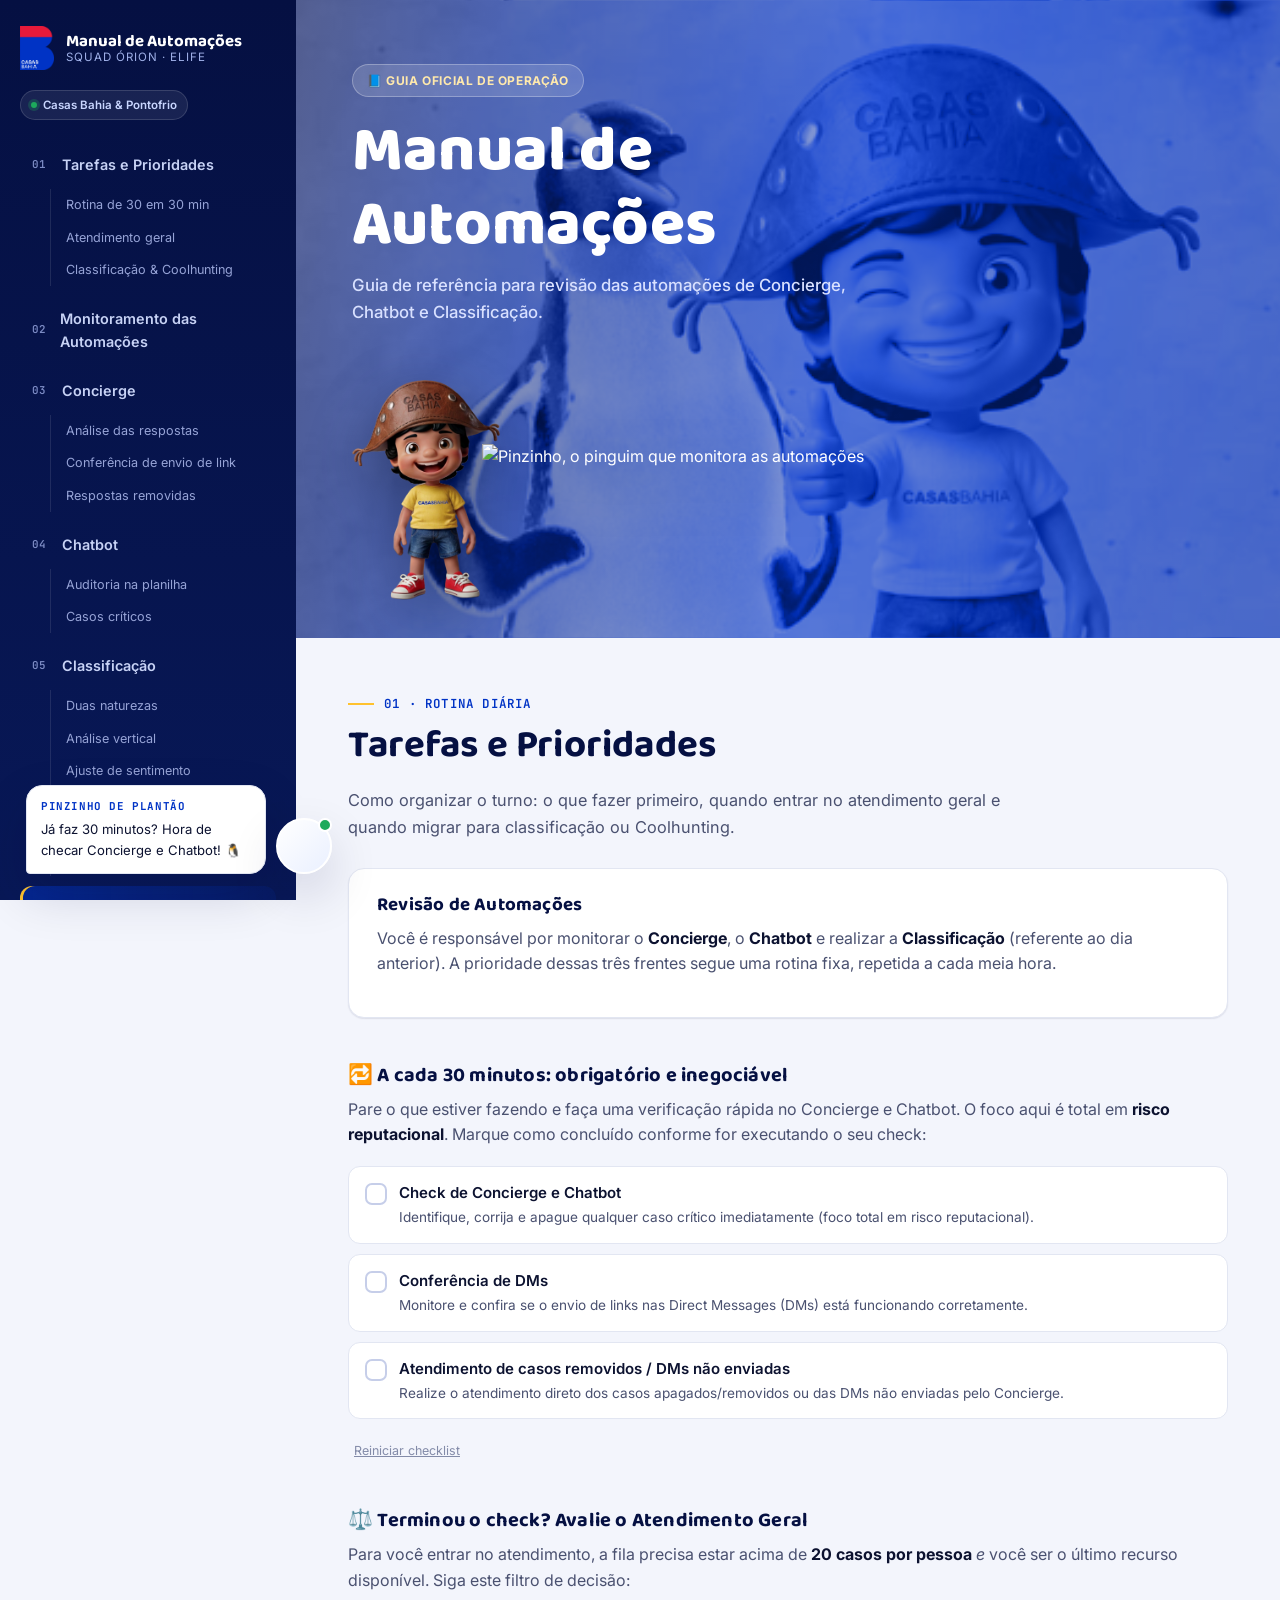
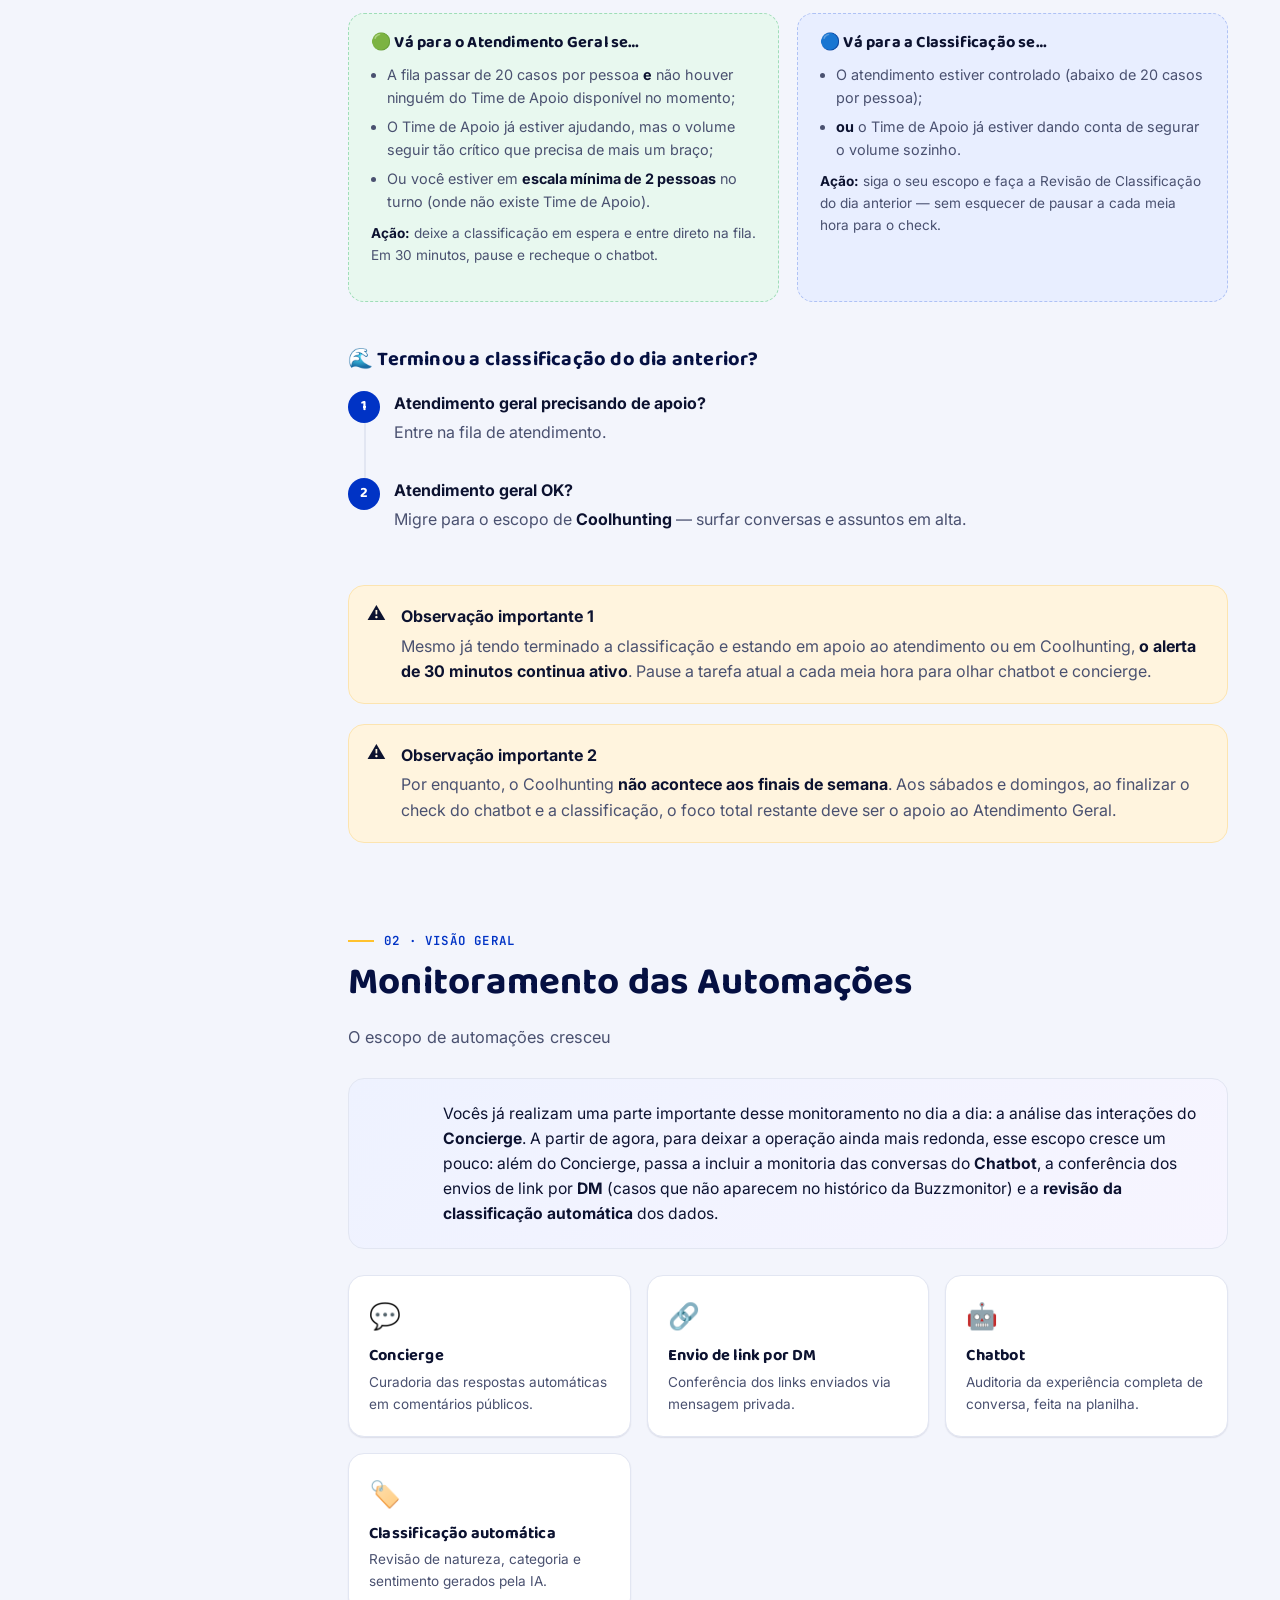
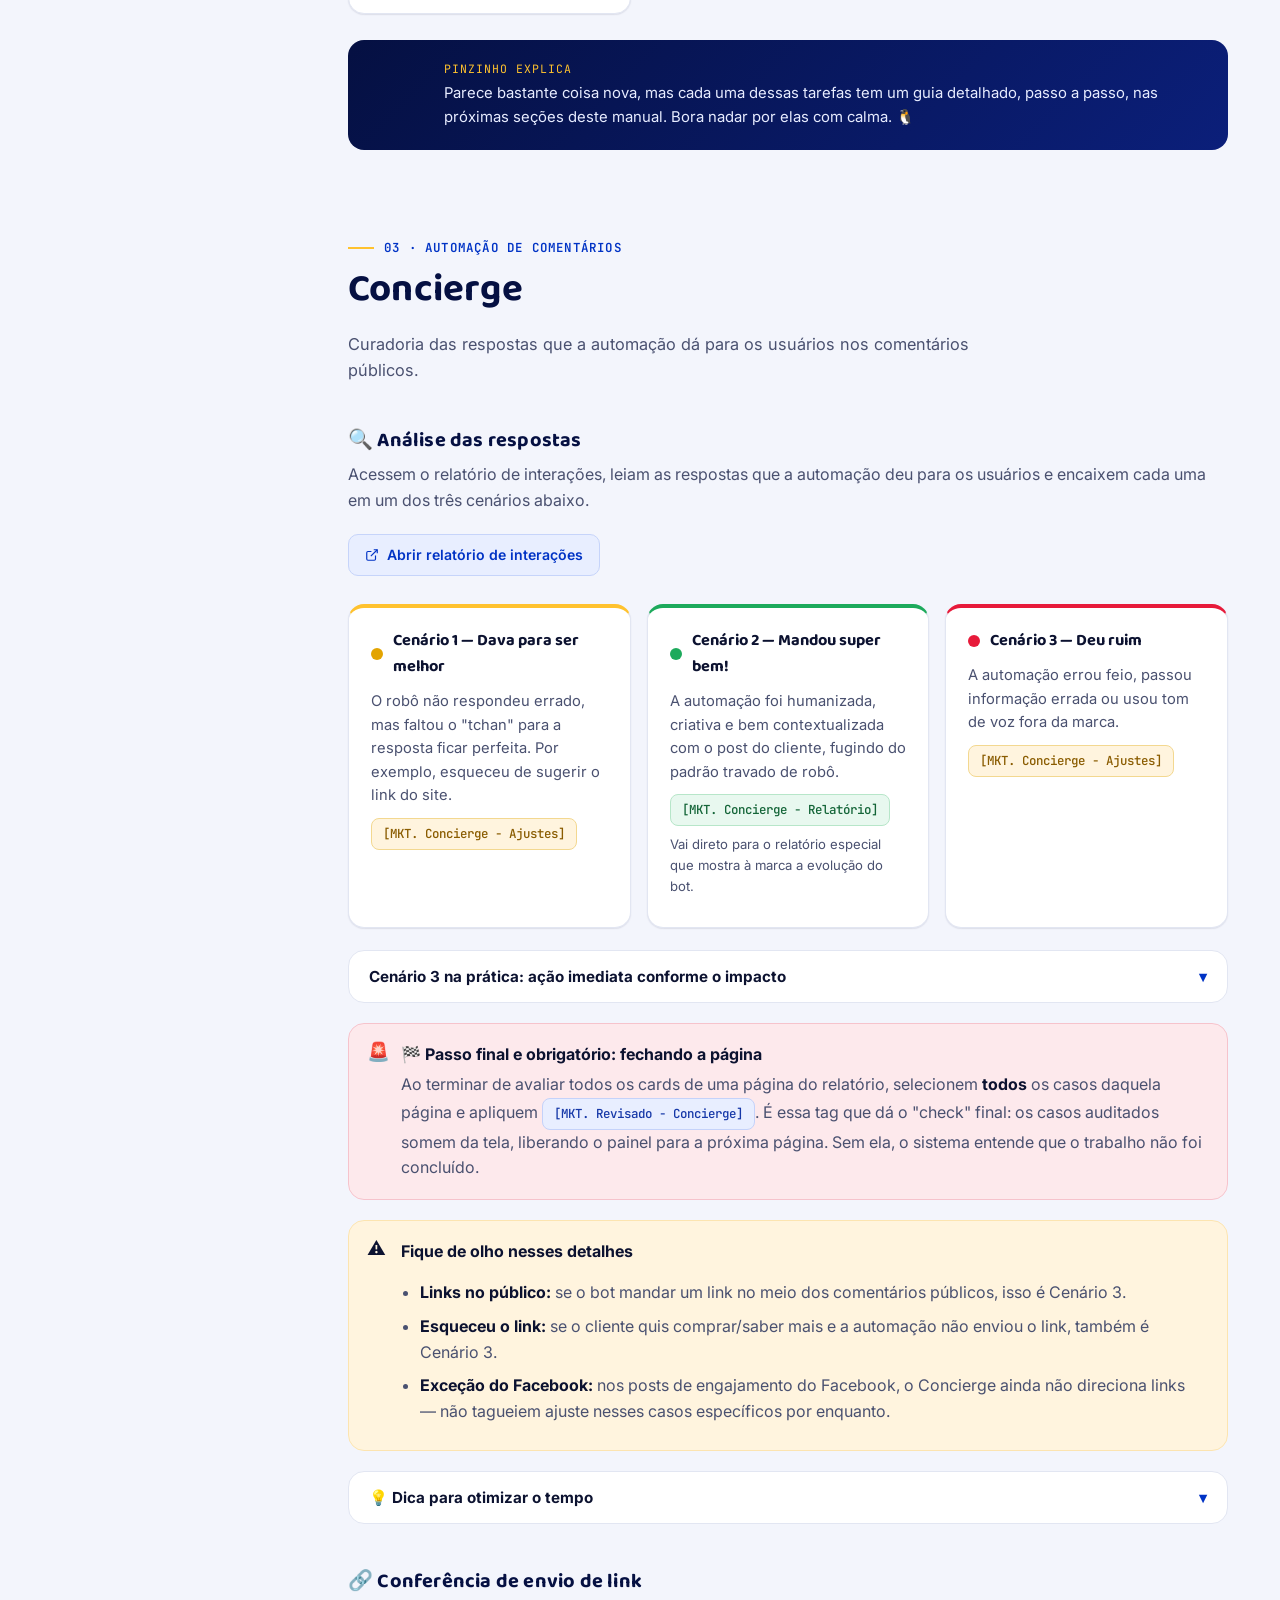
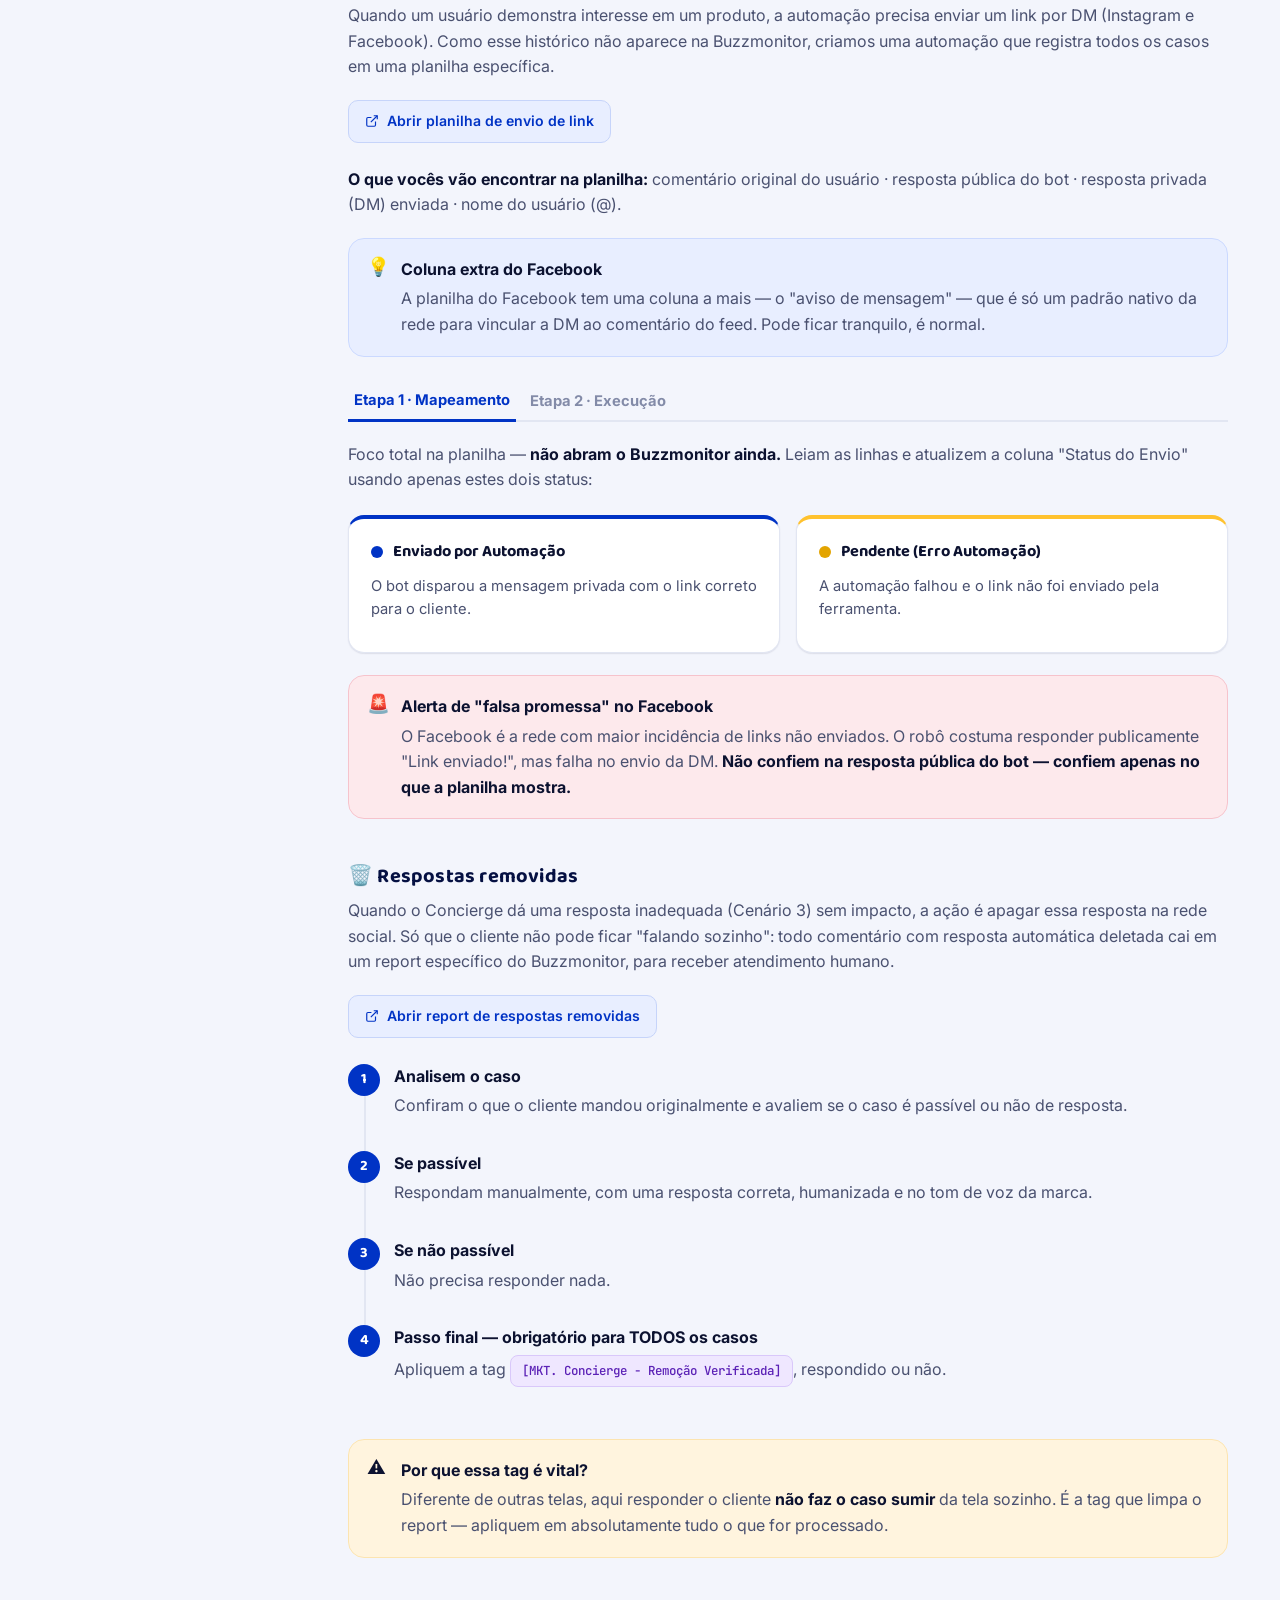
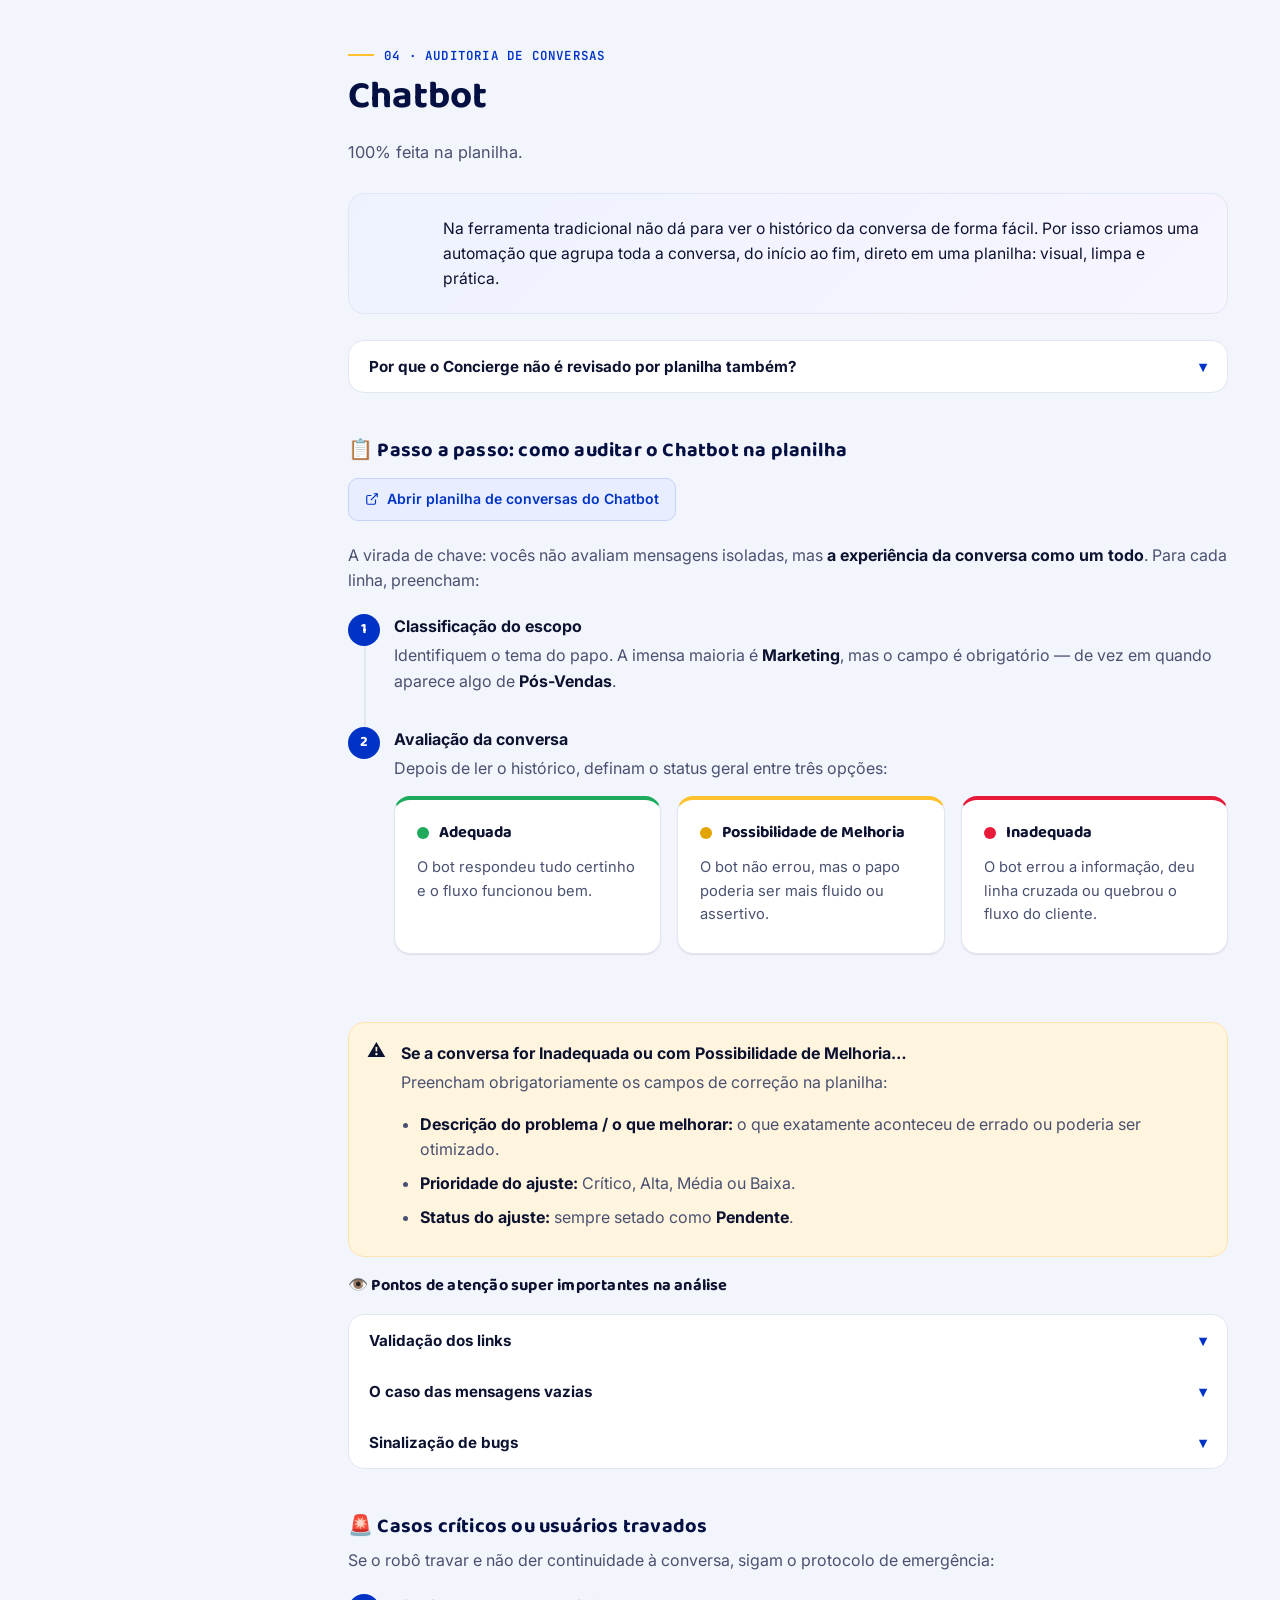
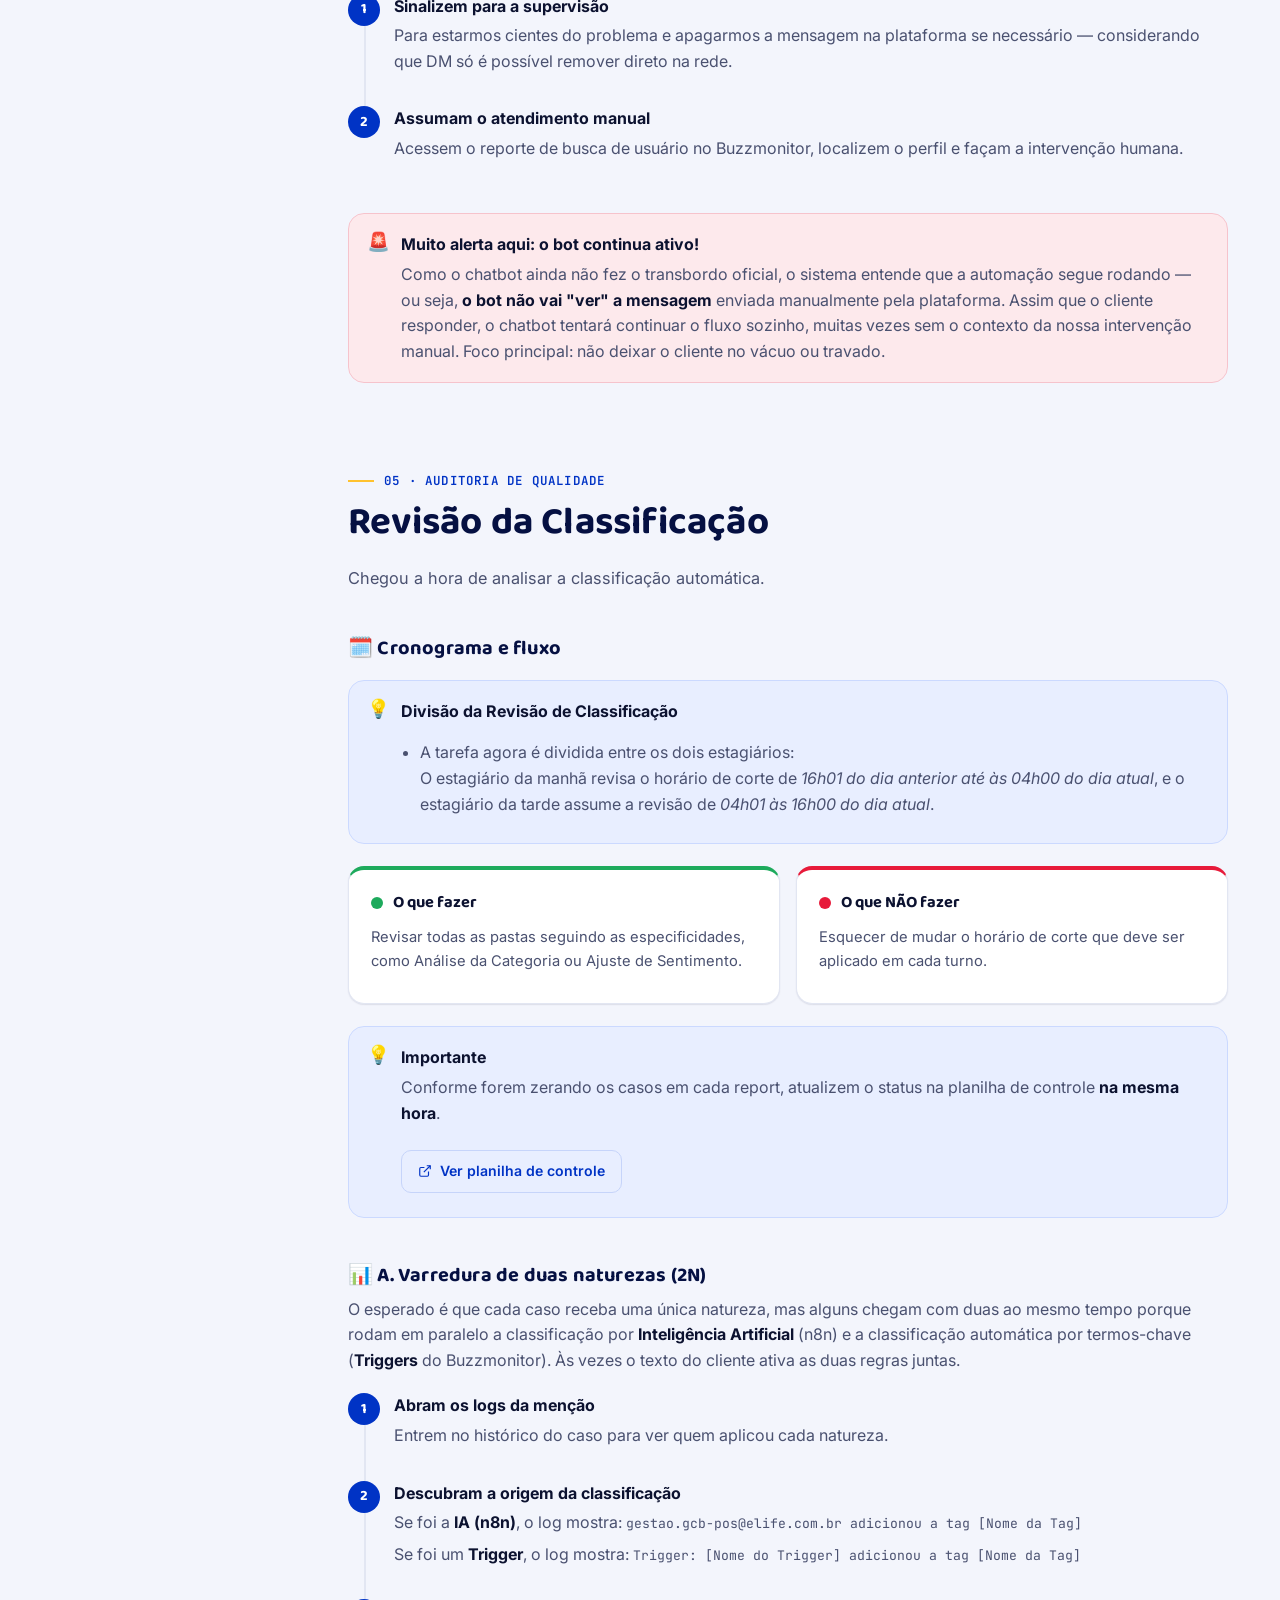
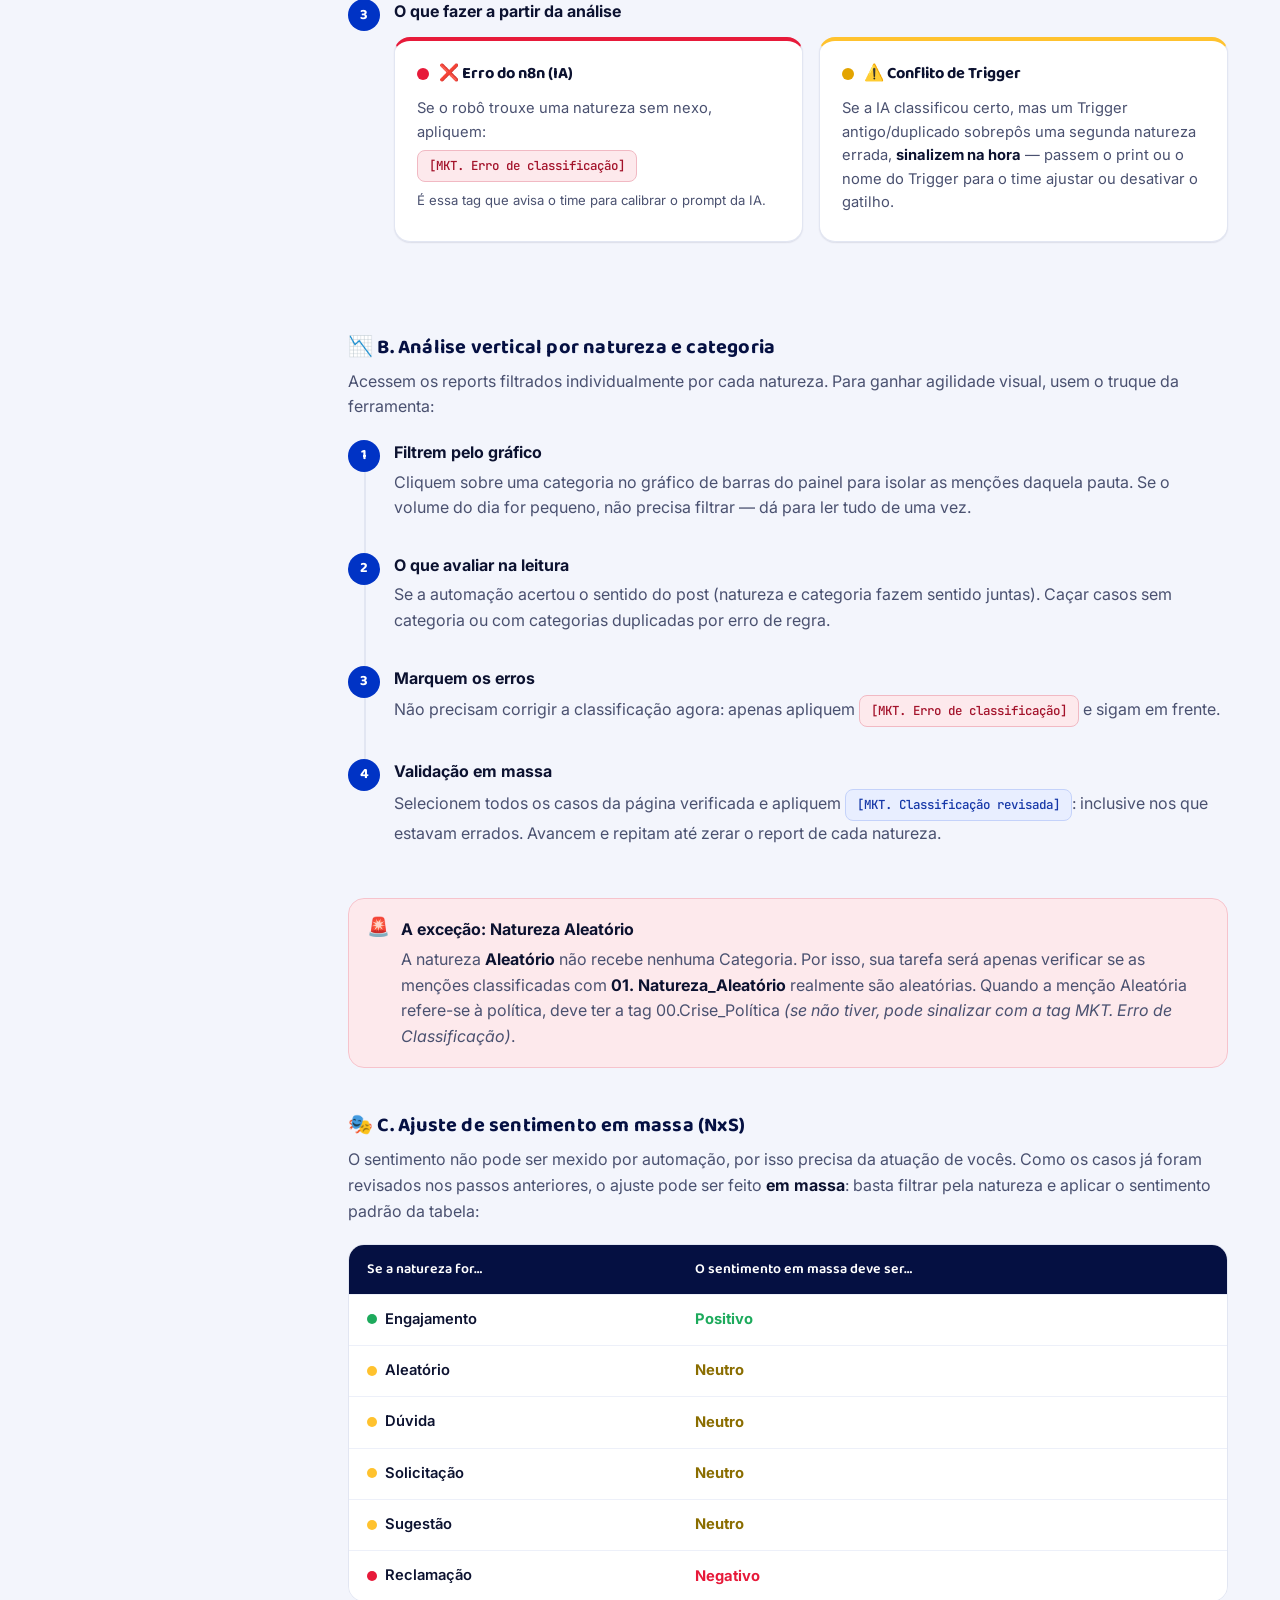
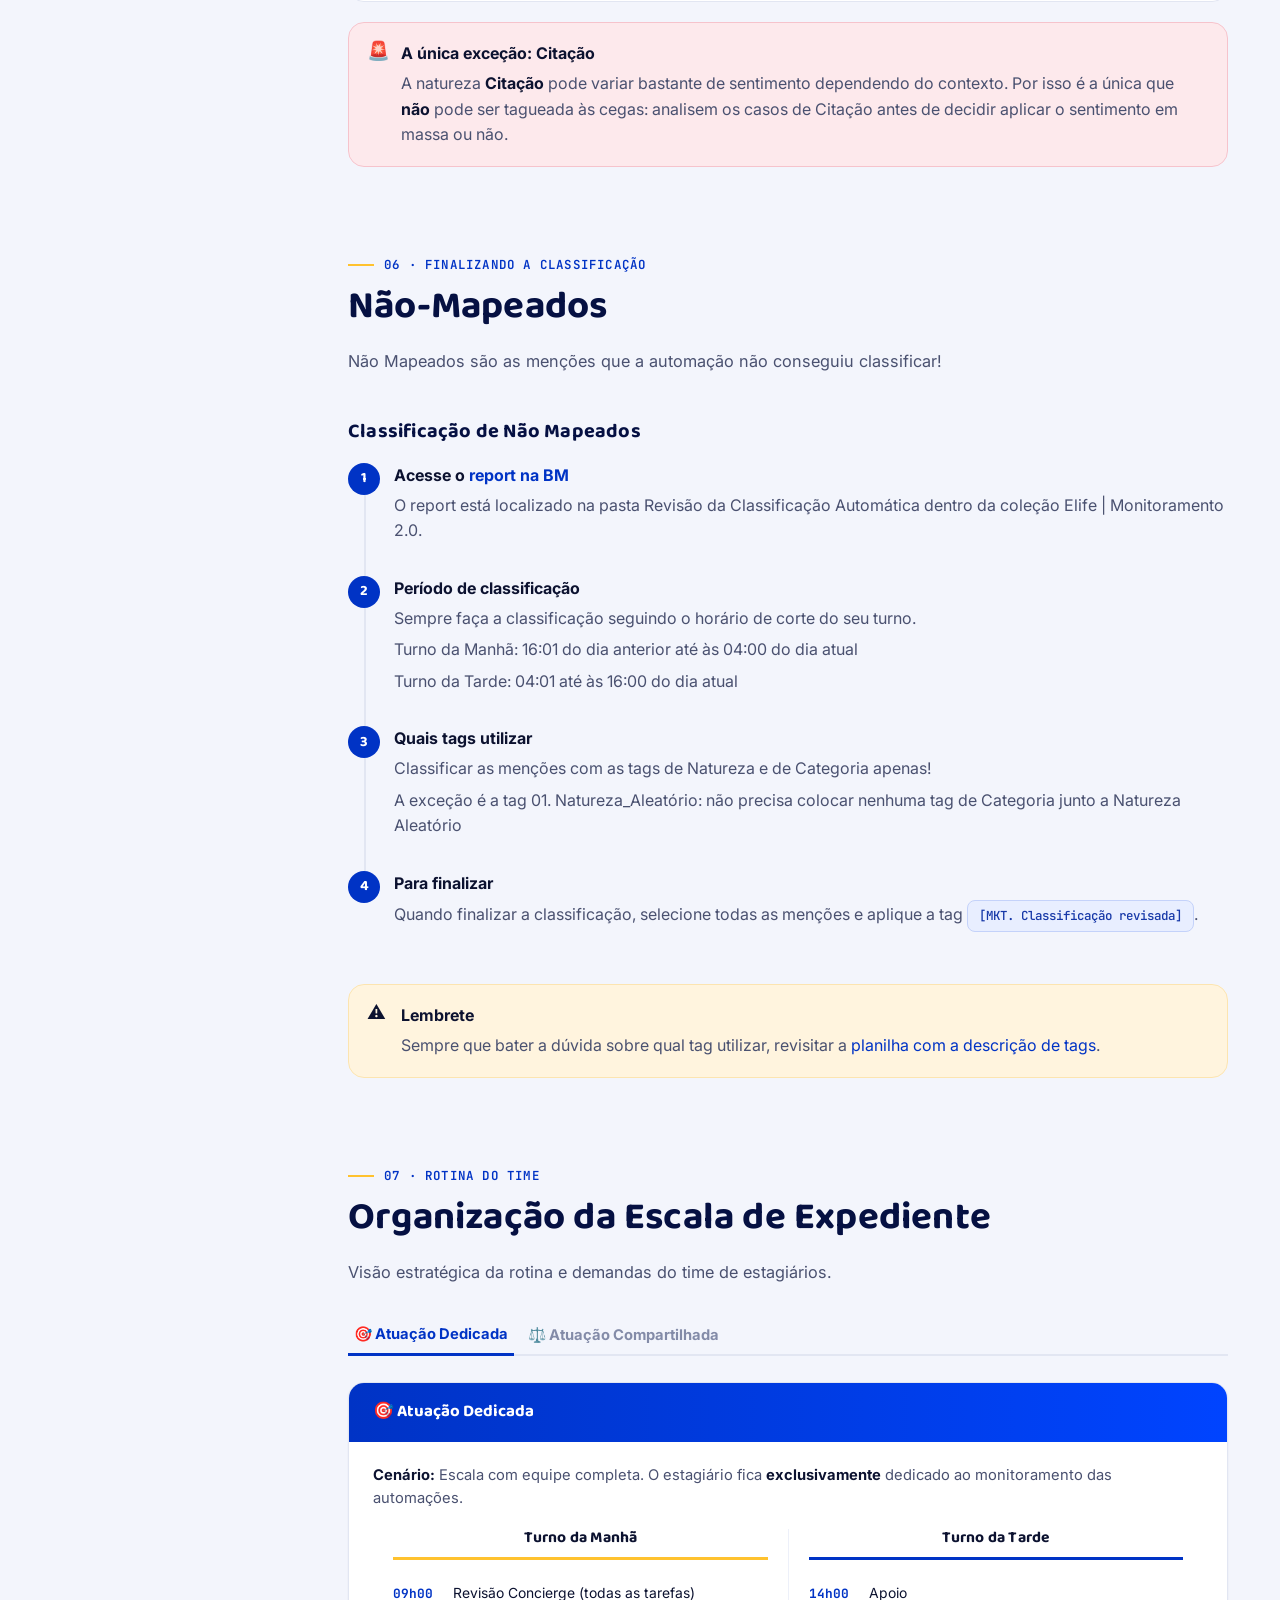
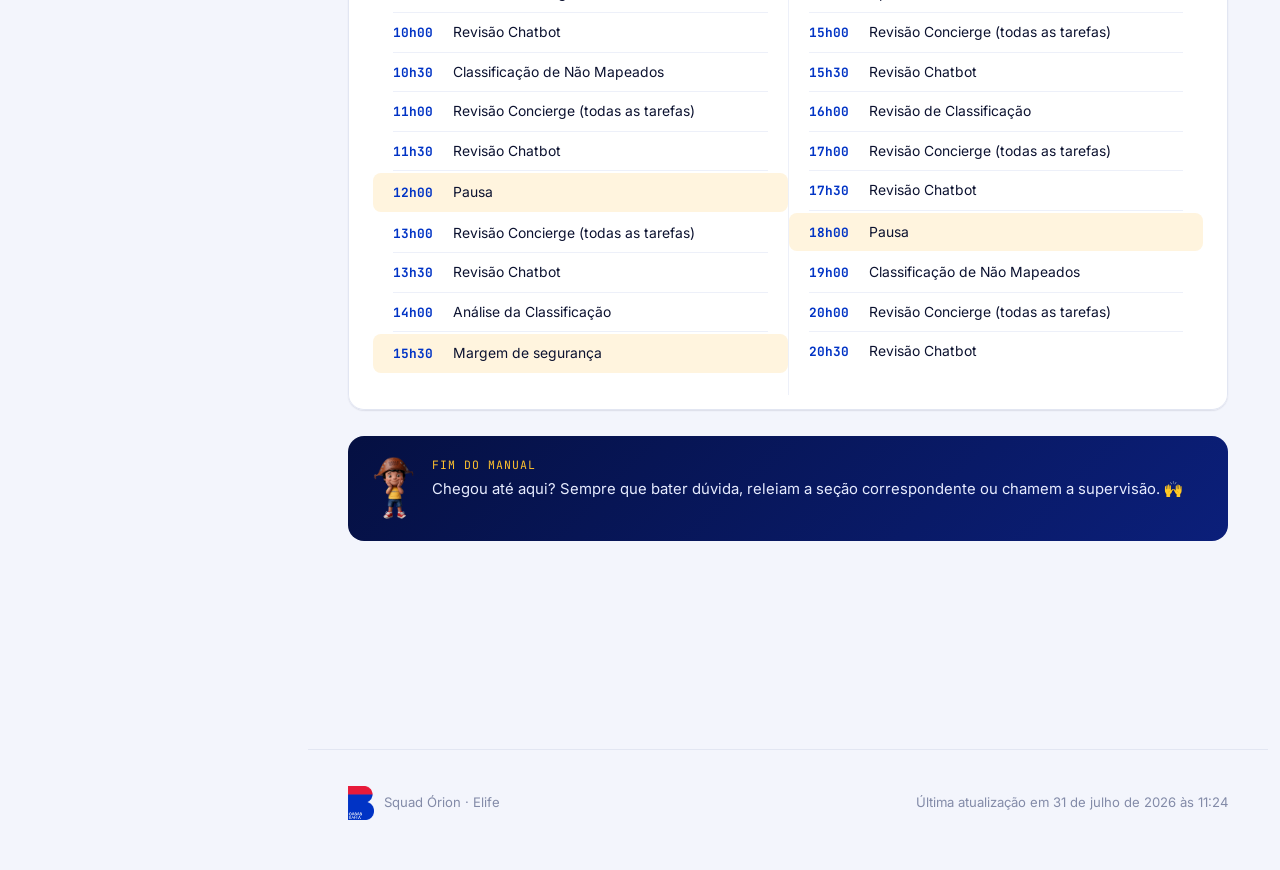
==== commit 4db892dd: "Refactor task division description for clarity" ====
--- a/index.html
+++ b/index.html
@@ -488,7 +488,7 @@
         <div class="callout info">
           <span class="callout-title">Divisão da Revisão de Classificação</span>
           <ul class="plain" style="margin-bottom:0">
-            <li>A tarefa agora é dividida entre os dois estagiários. O estagiário da manhã revisa o horário de corte de <em>16h01 do dia anterior até às 04h00 do dia atual</em>, e o estagiário da tarde assume a revisão de, <em>04h01 às 16h00 do dia atual</em>.</li>
+            <li>A tarefa agora é dividida entre os dois estagiários: <p>O estagiário da manhã revisa o horário de corte de <em>16h01 do dia anterior até às 04h00 do dia atual</em>, e o estagiário da tarde assume a revisão de <em>04h01 às 16h00 do dia atual</em>.</p></li>
           </ul>
         </div>
         
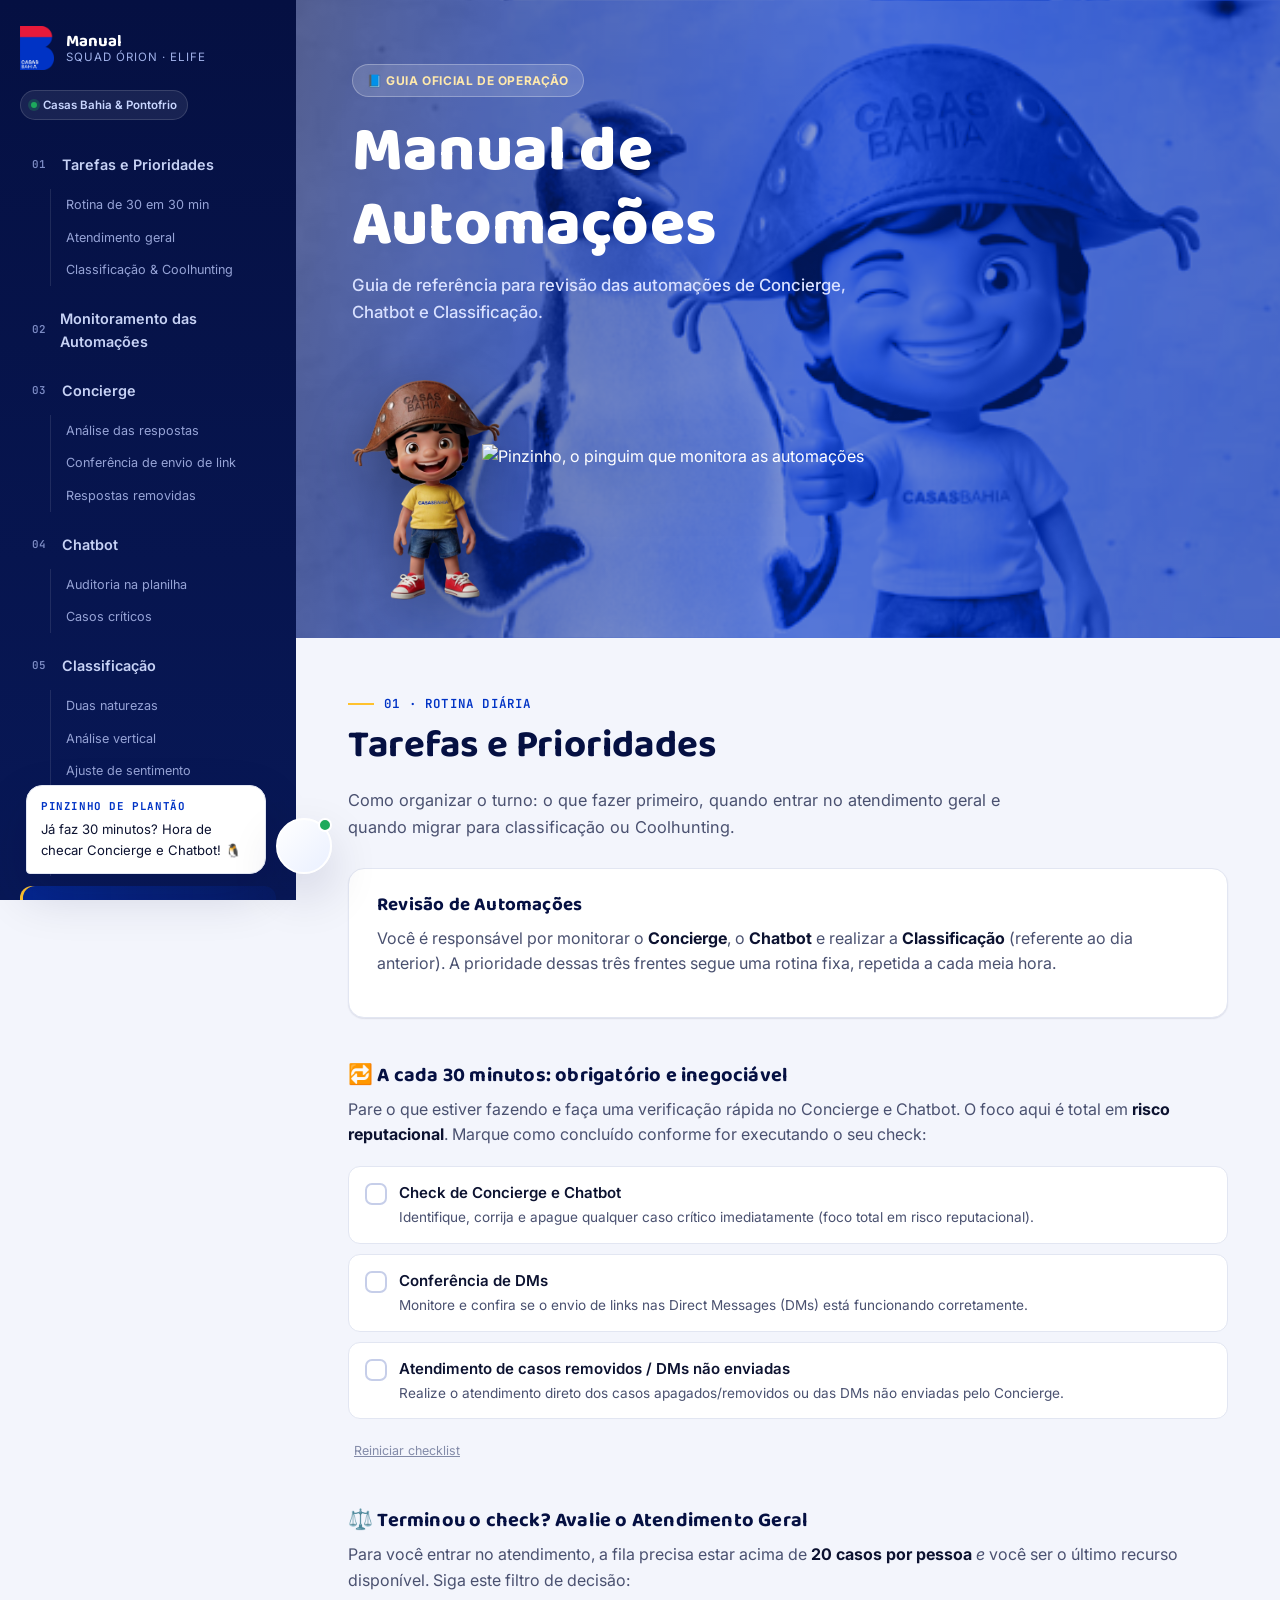
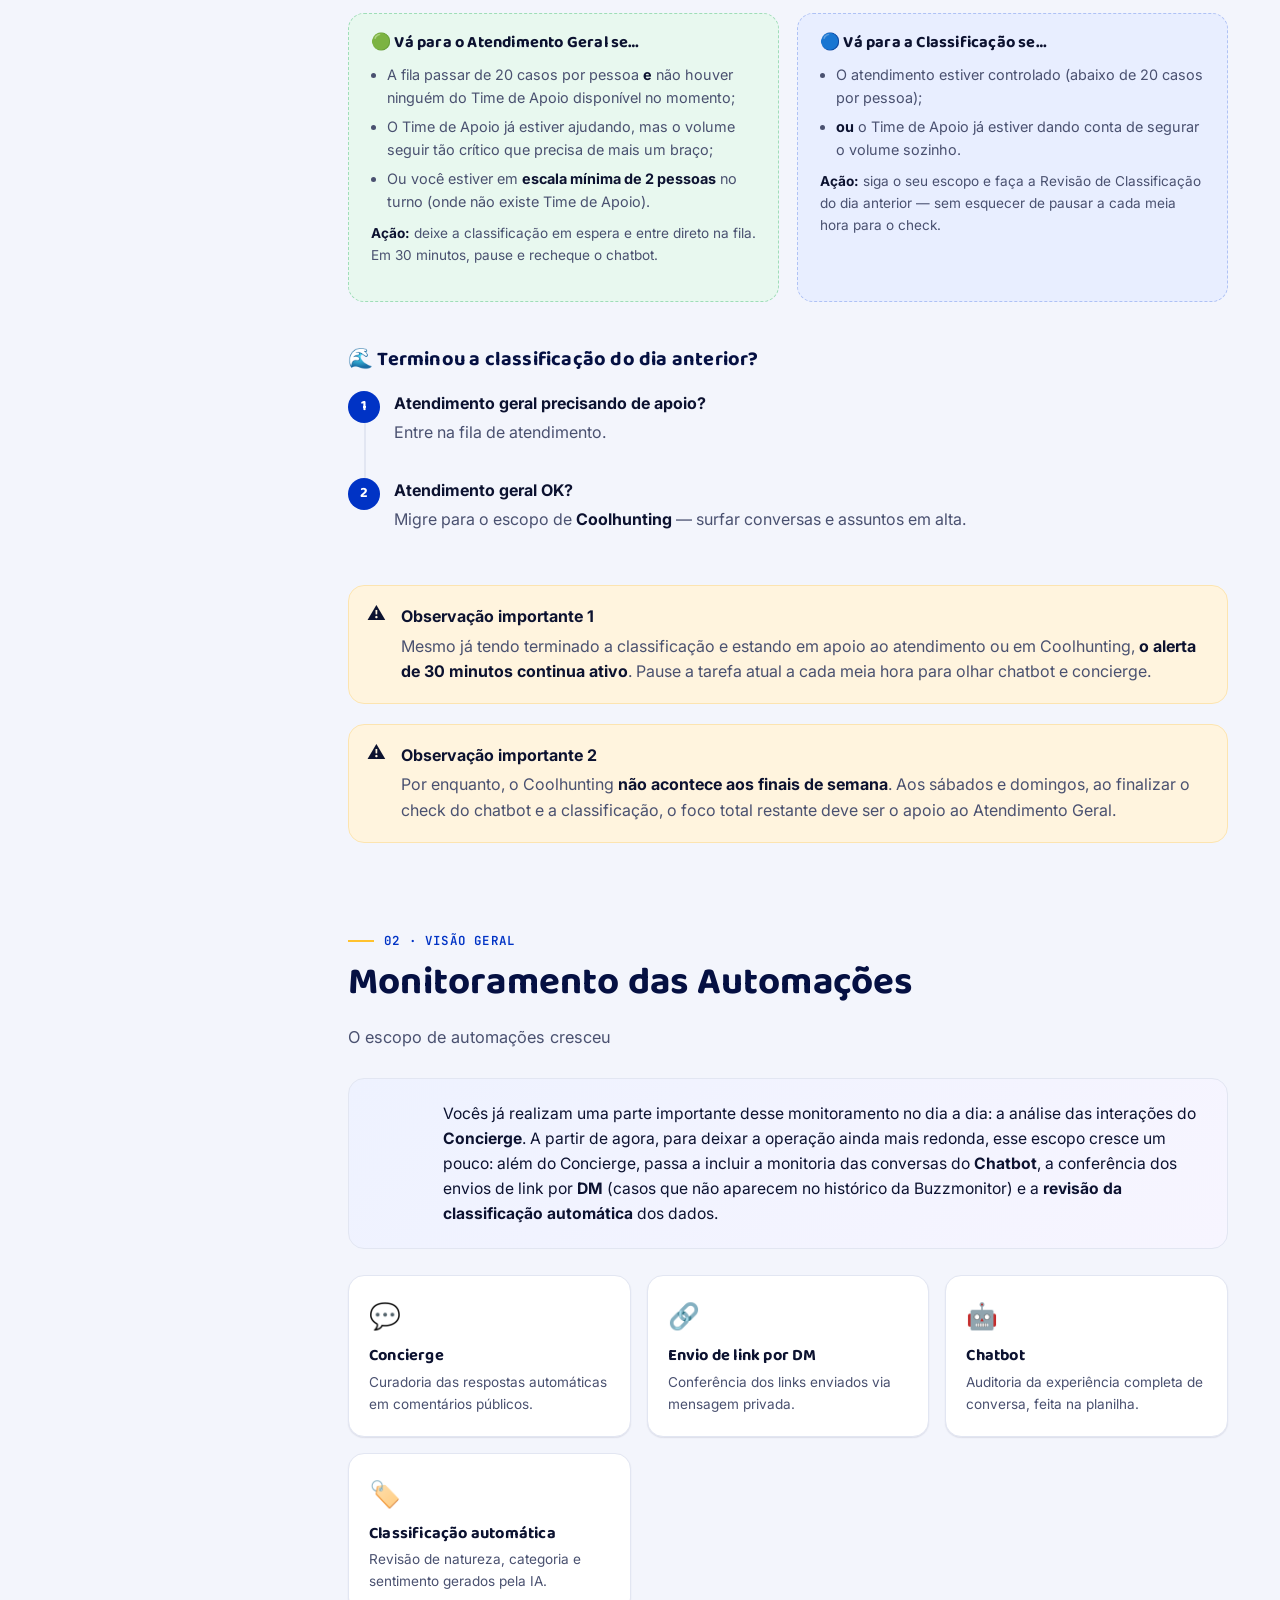
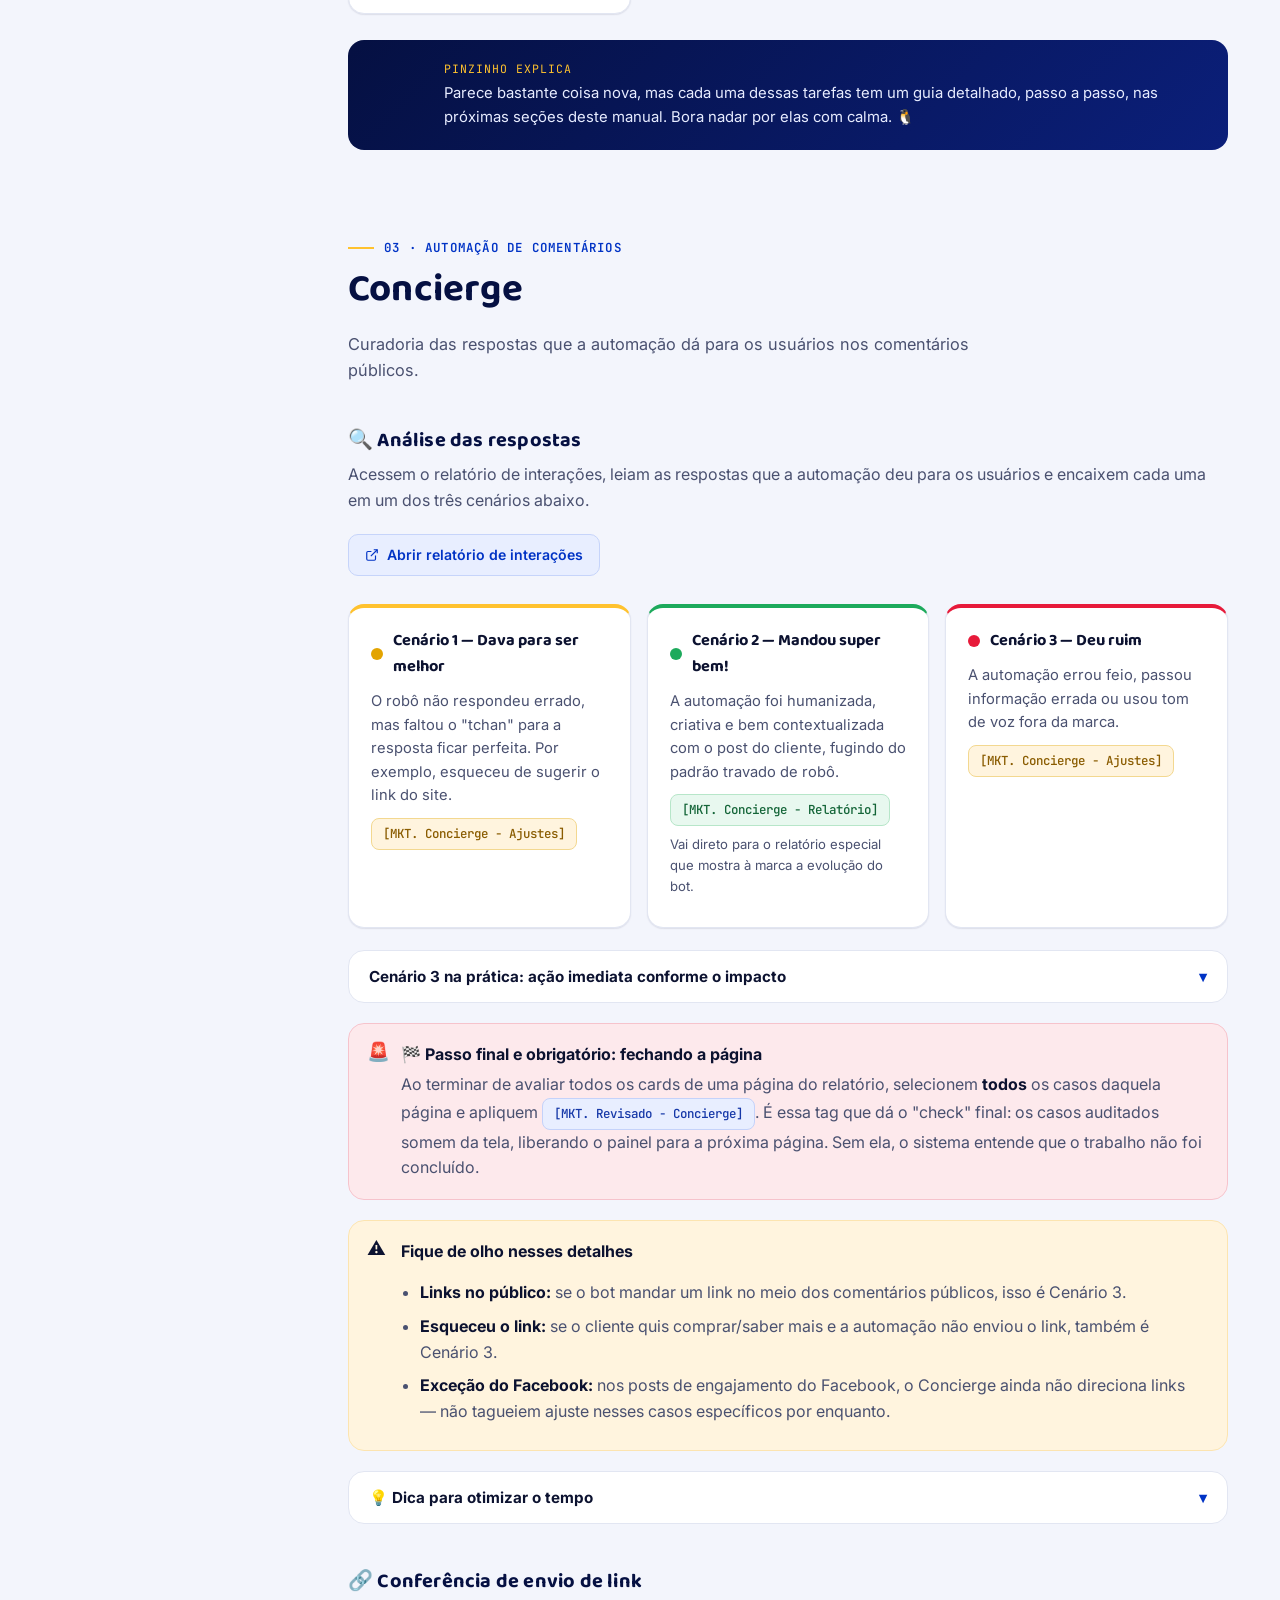
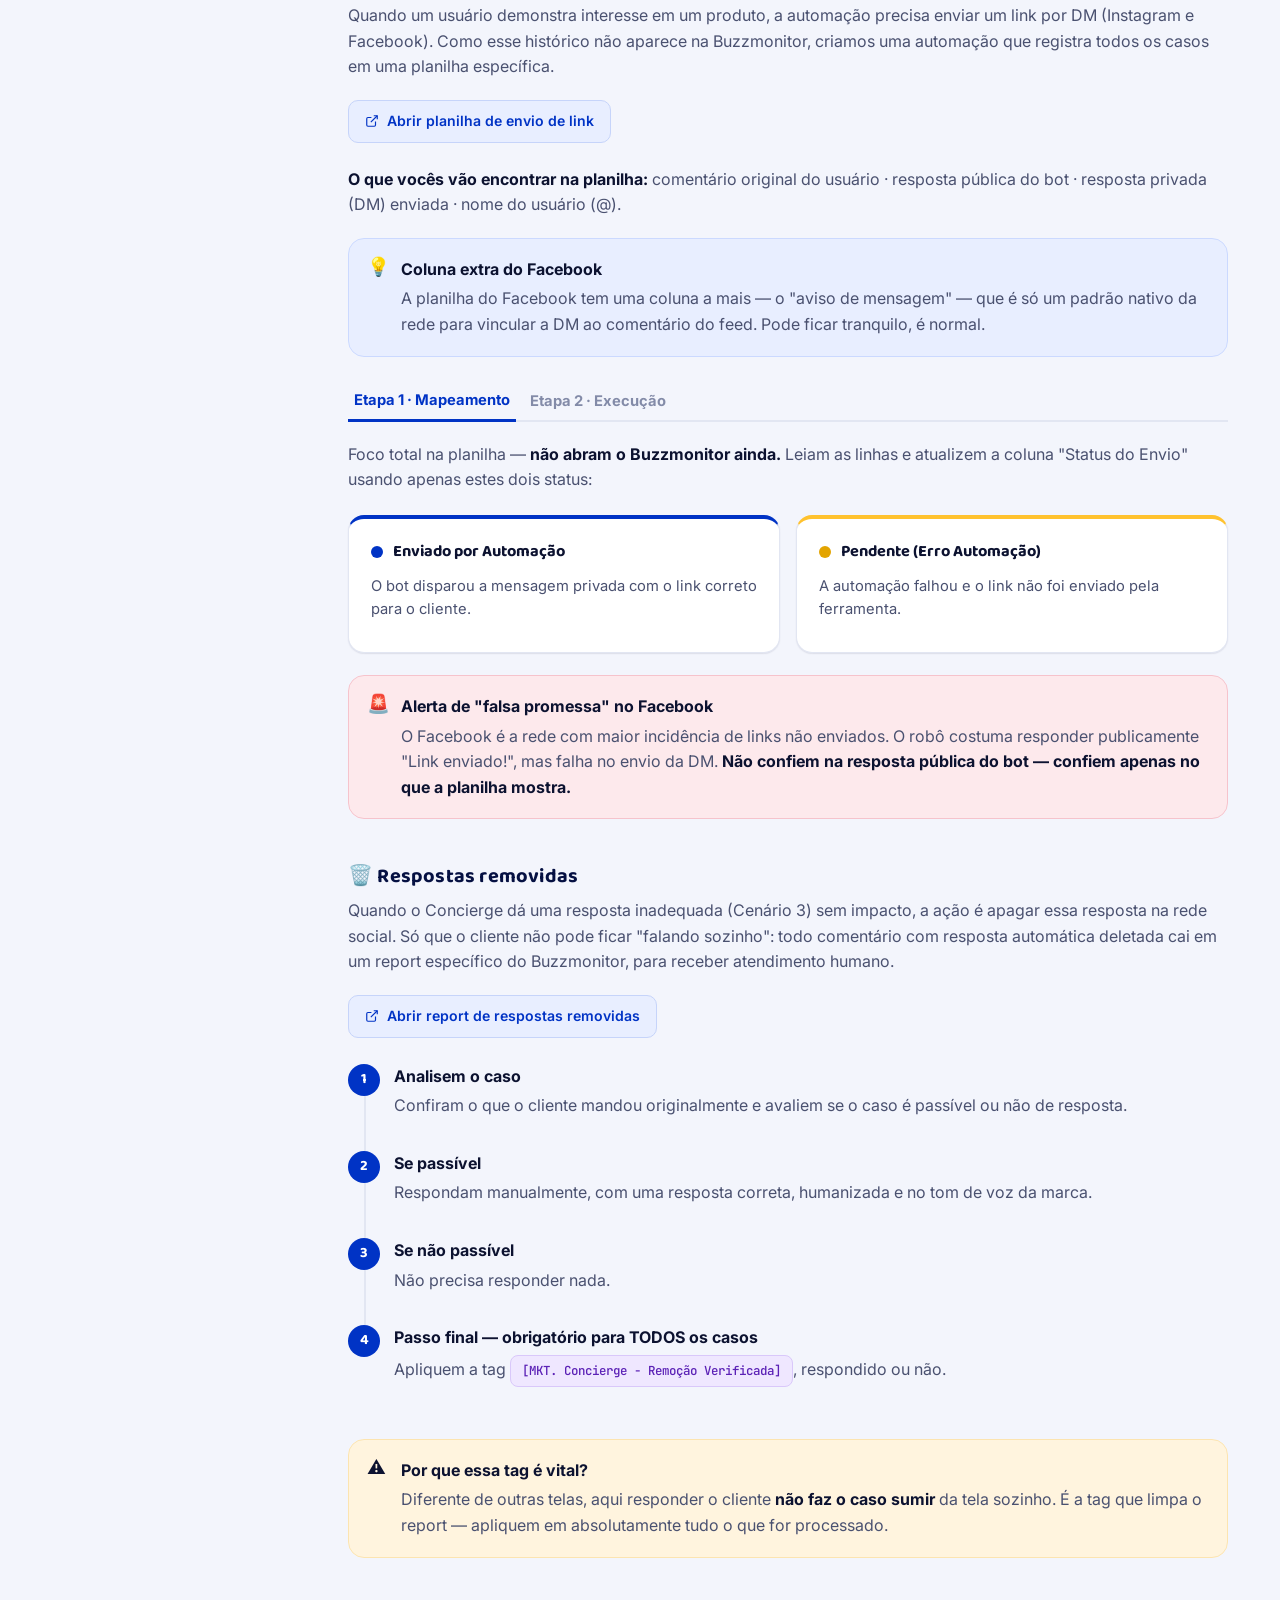
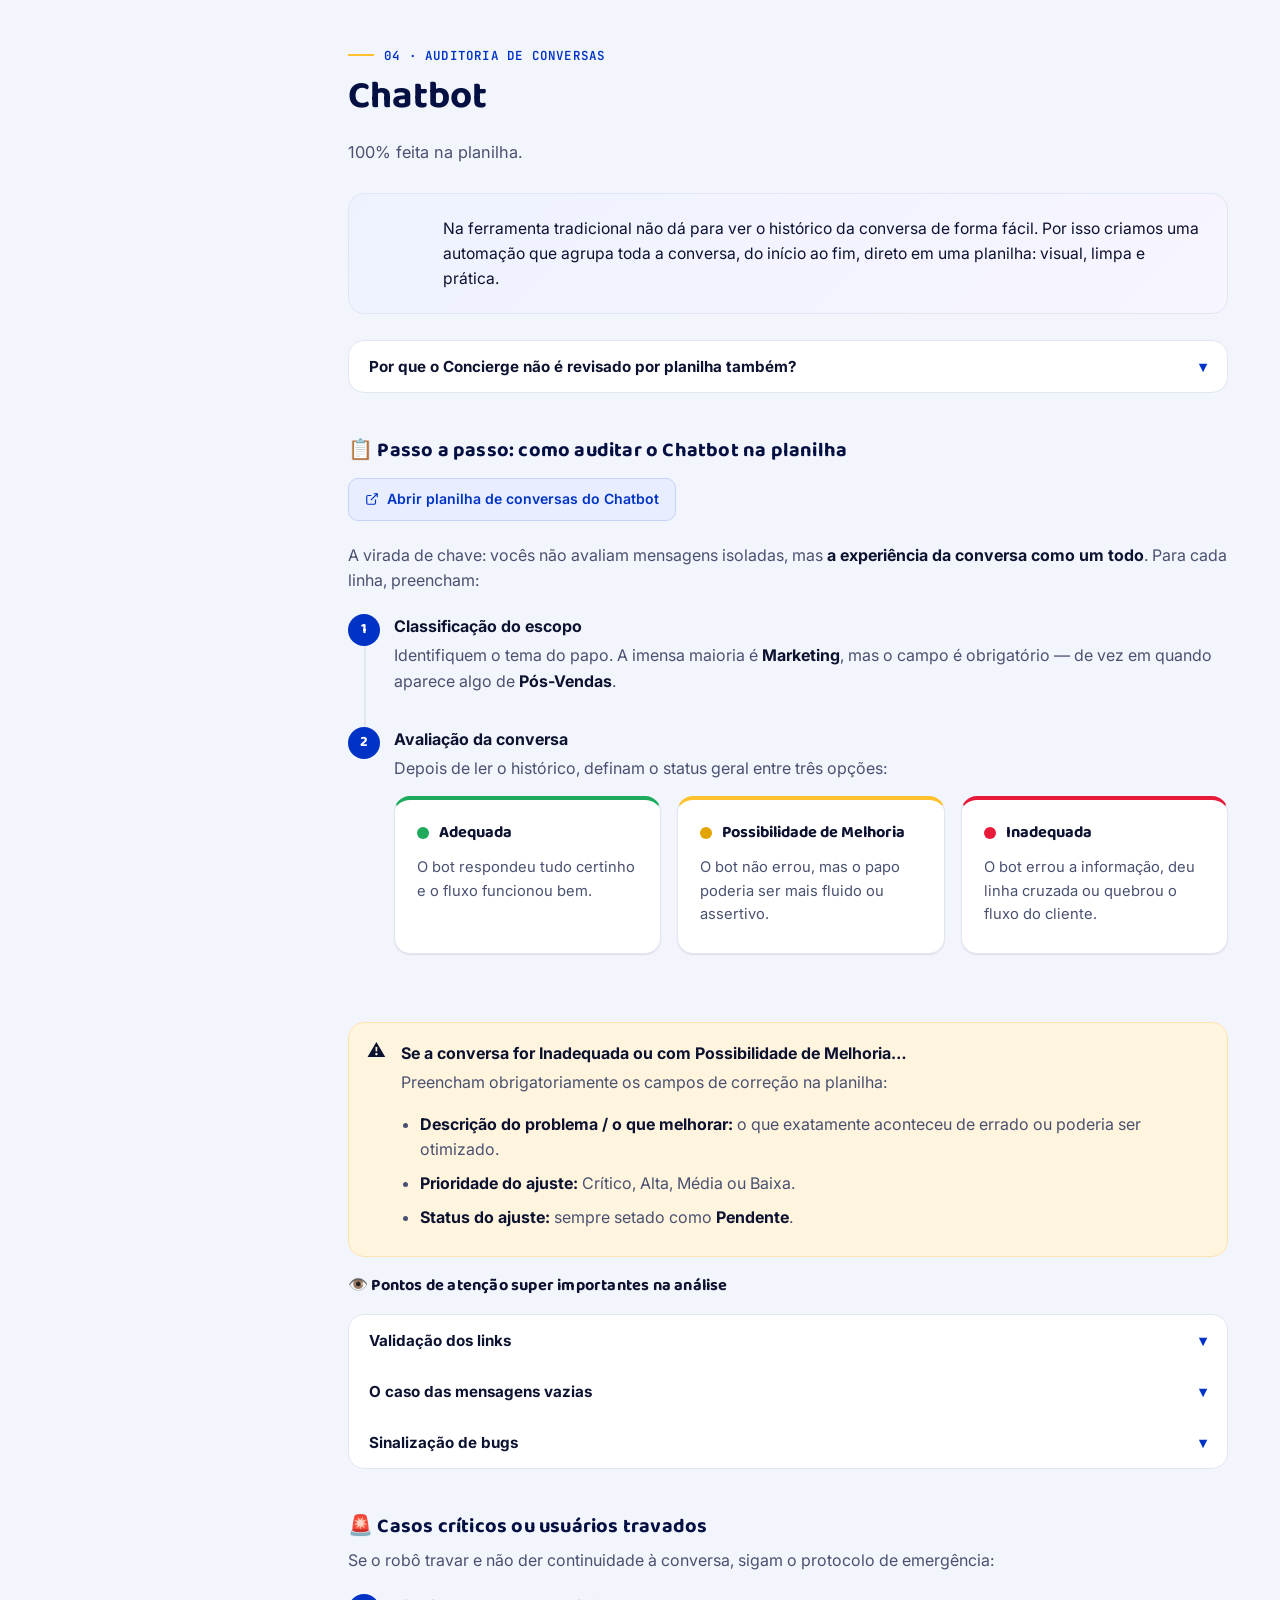
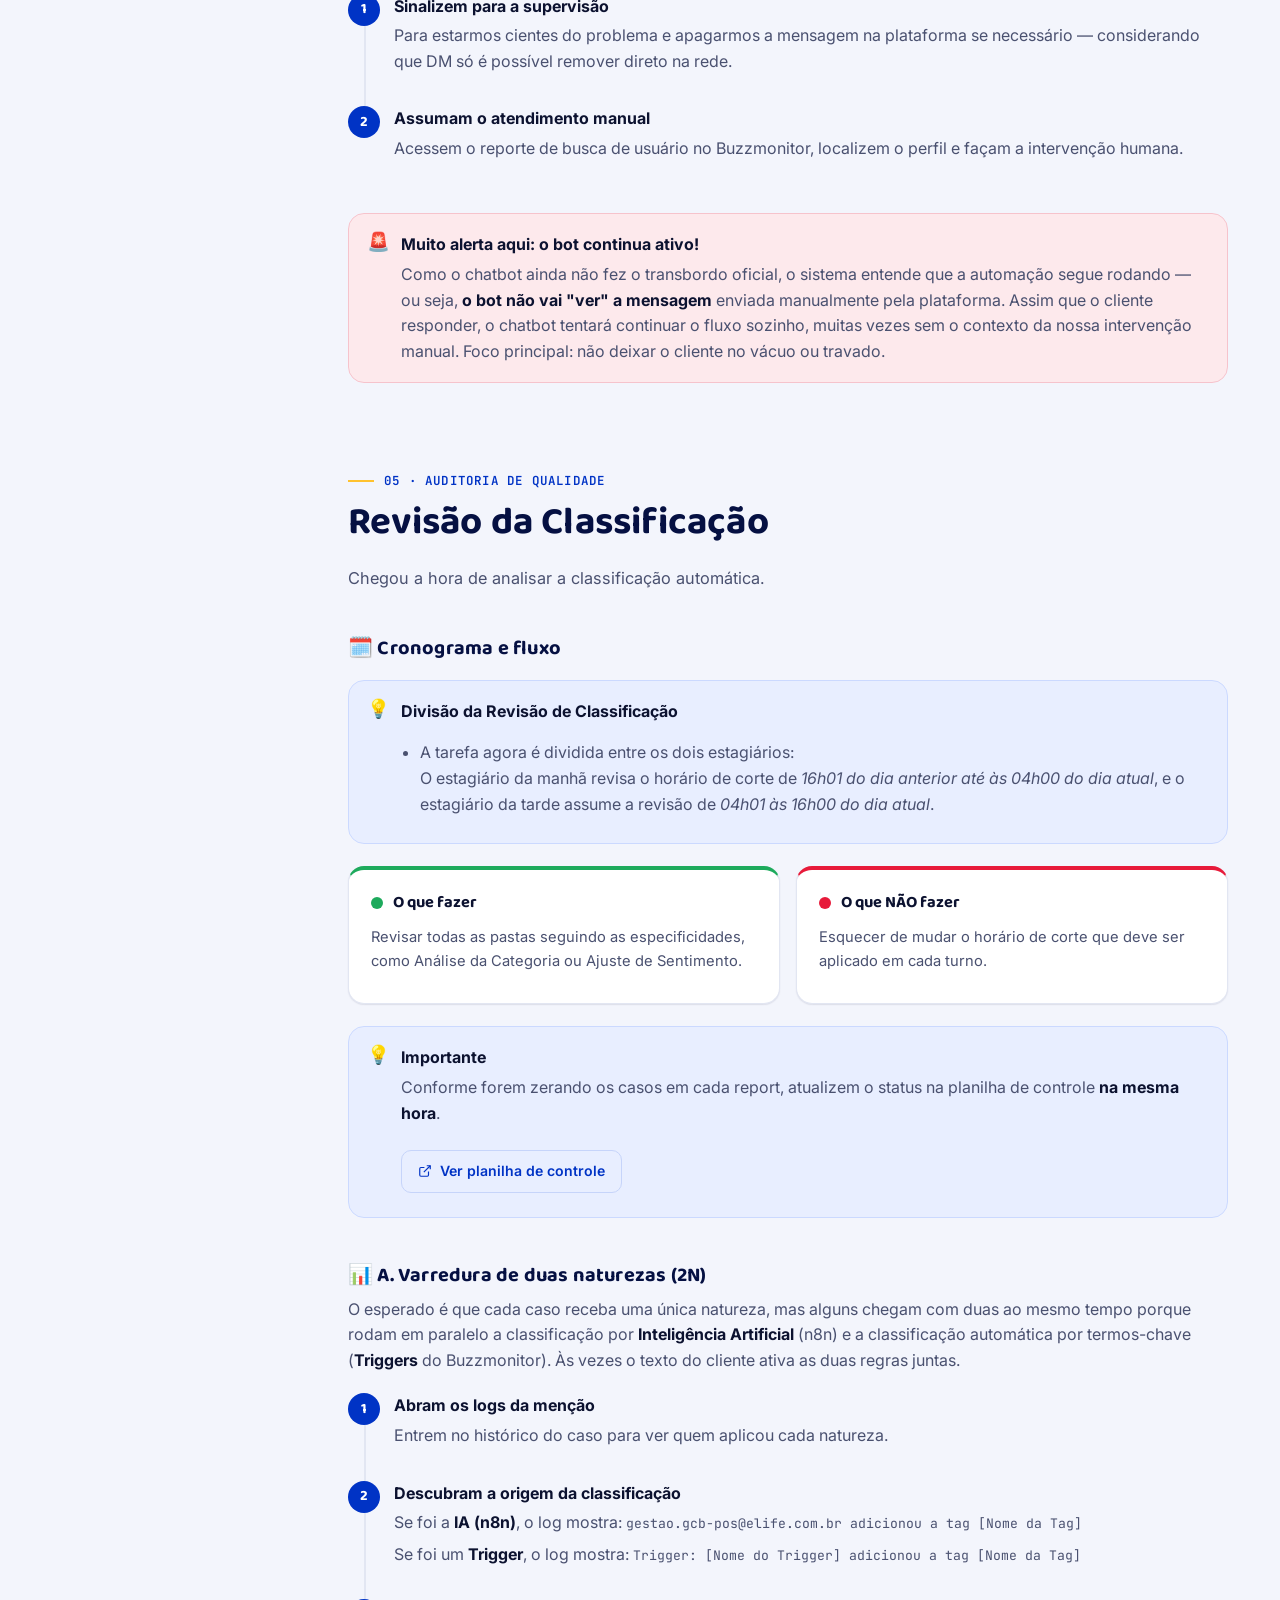
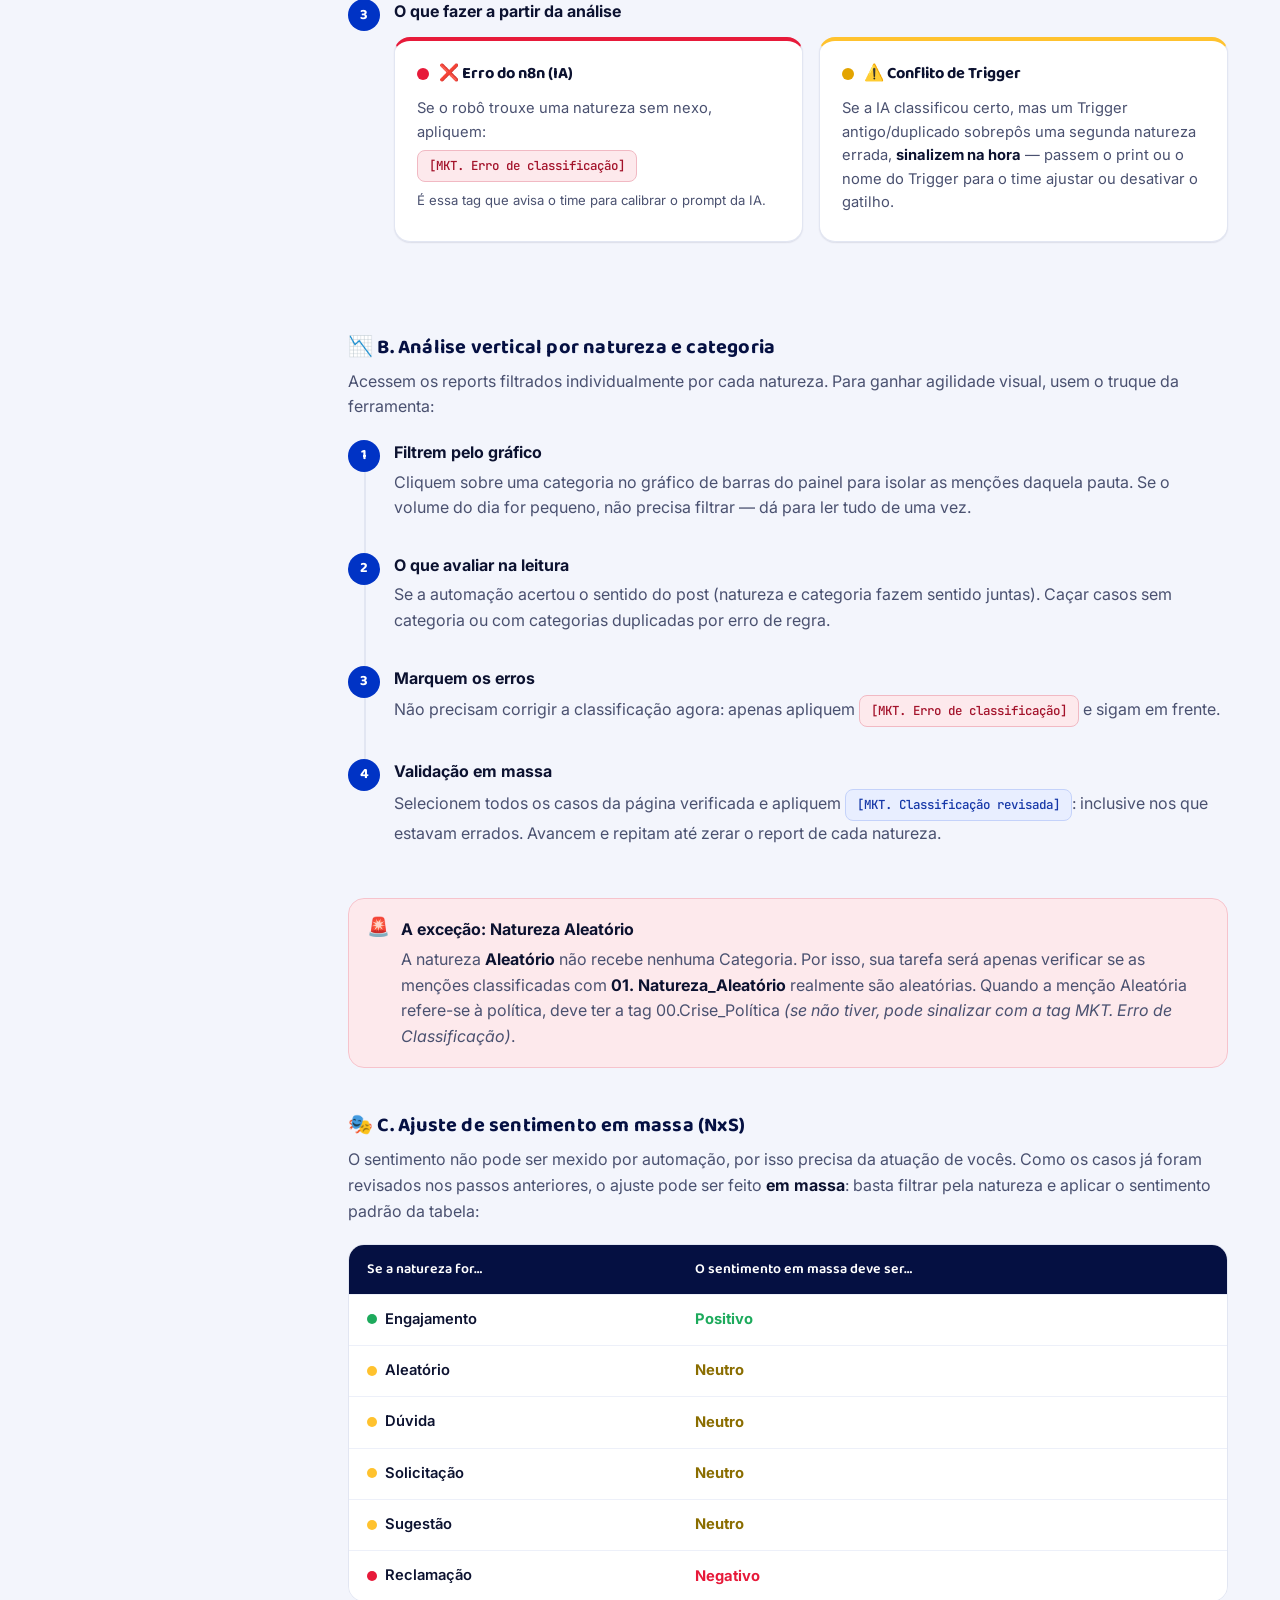
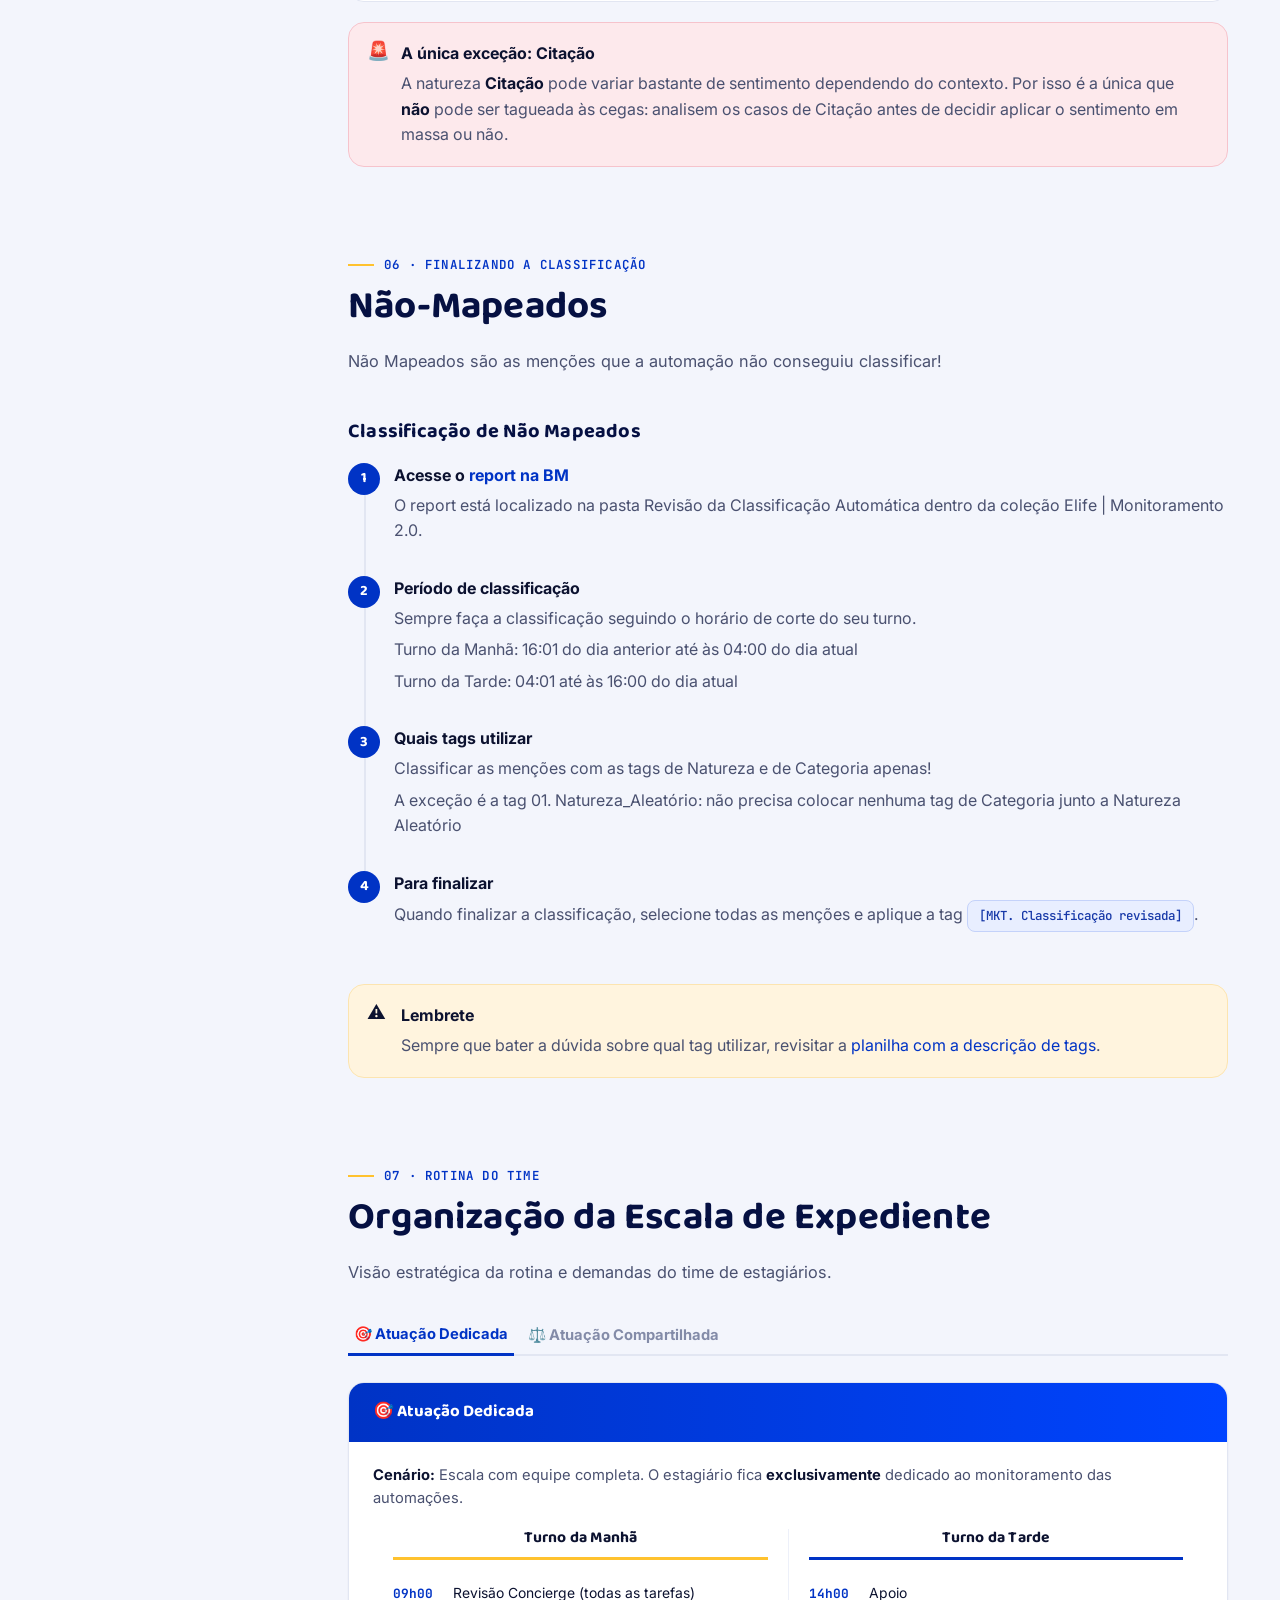
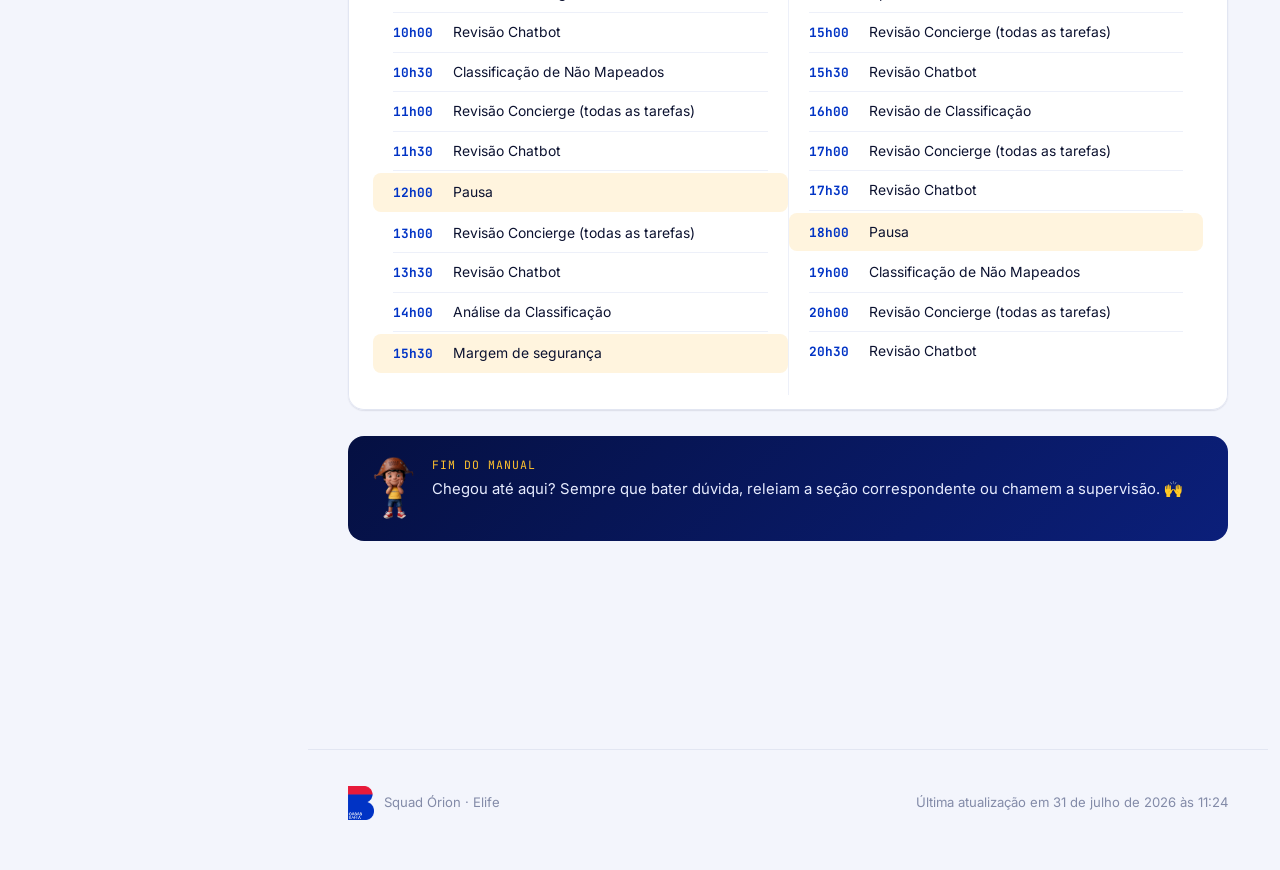
==== commit 098aeca7: "Change sidebar title from 'Manual de Automações' to 'Manual'" ====
--- a/index.html
+++ b/index.html
@@ -20,7 +20,7 @@
     <div class="brand">
       <img src="assets/logo-cb.png" alt="Casas Bahia">
       <div class="brand-text">
-        <div class="b1">Manual de Automações</div>
+        <div class="b1">Manual</div>
         <div class="b2">Squad Órion · Elife</div>
       </div>
     </div>
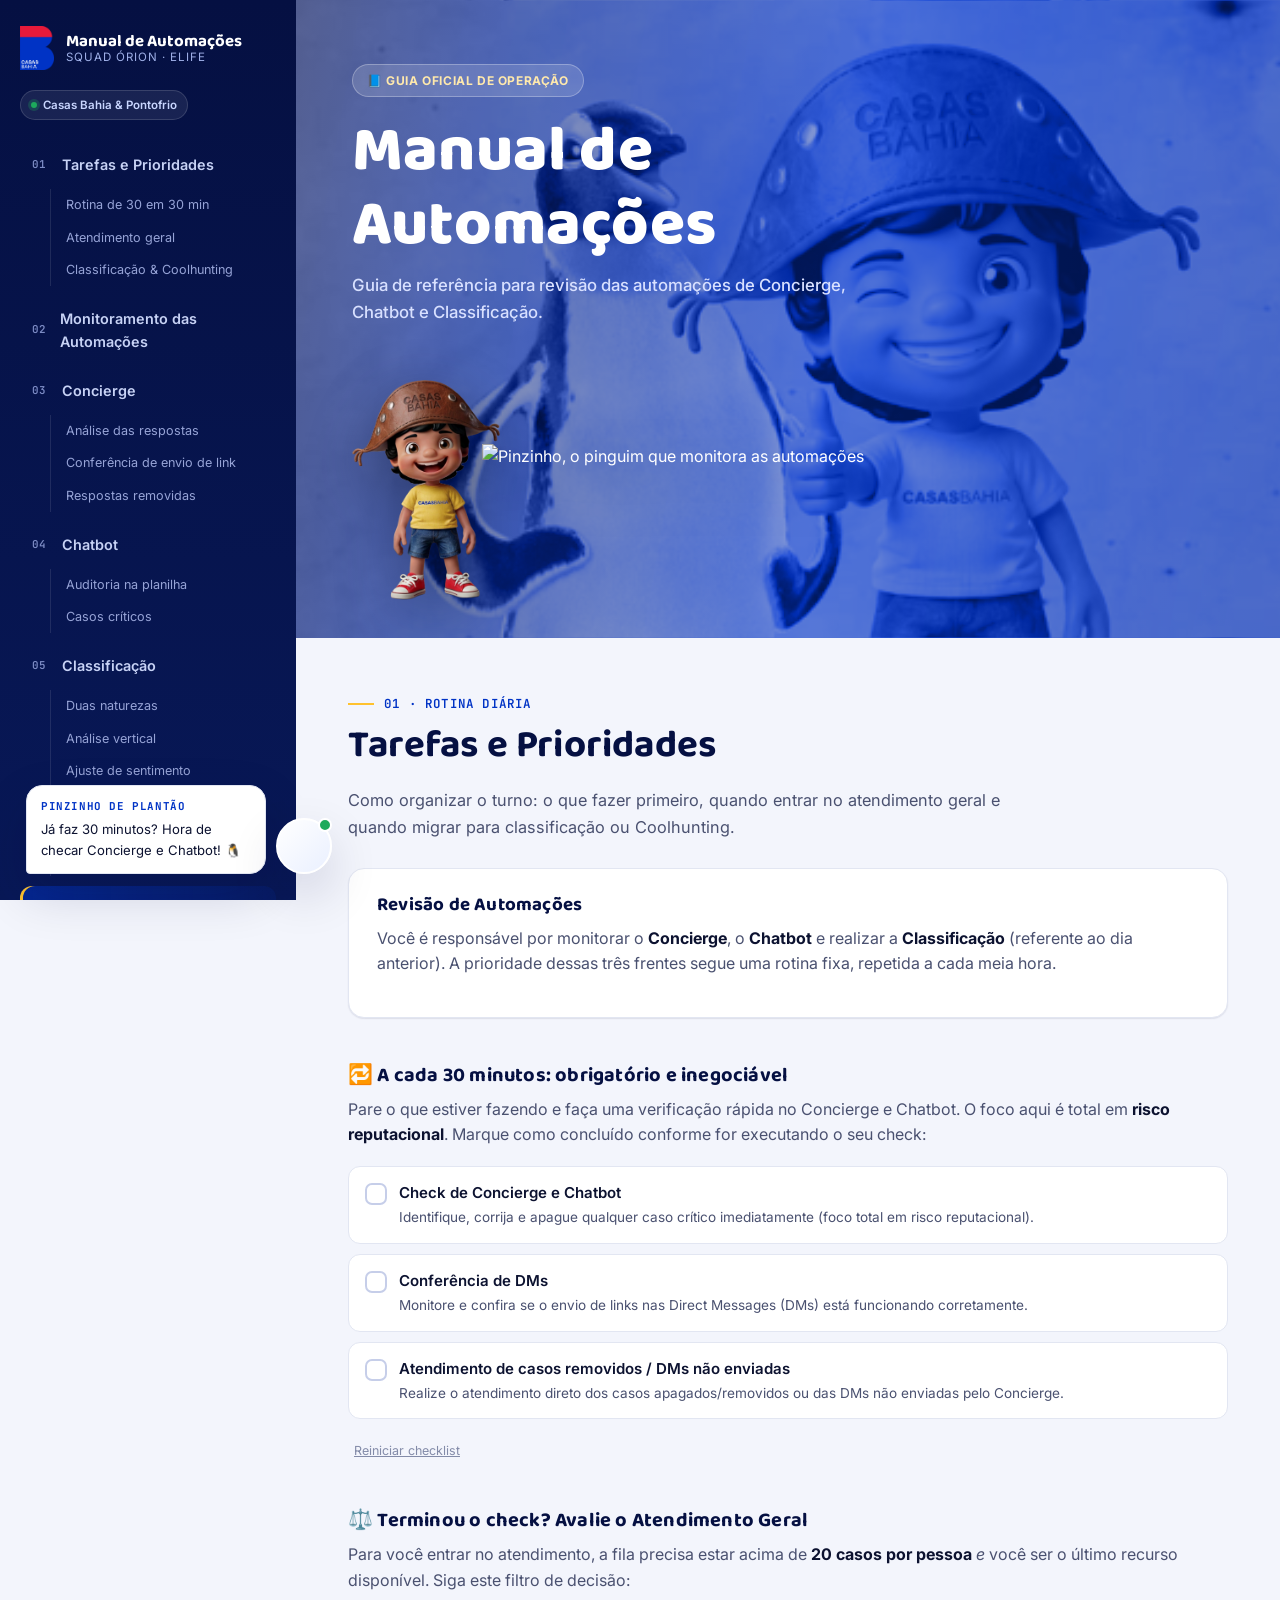
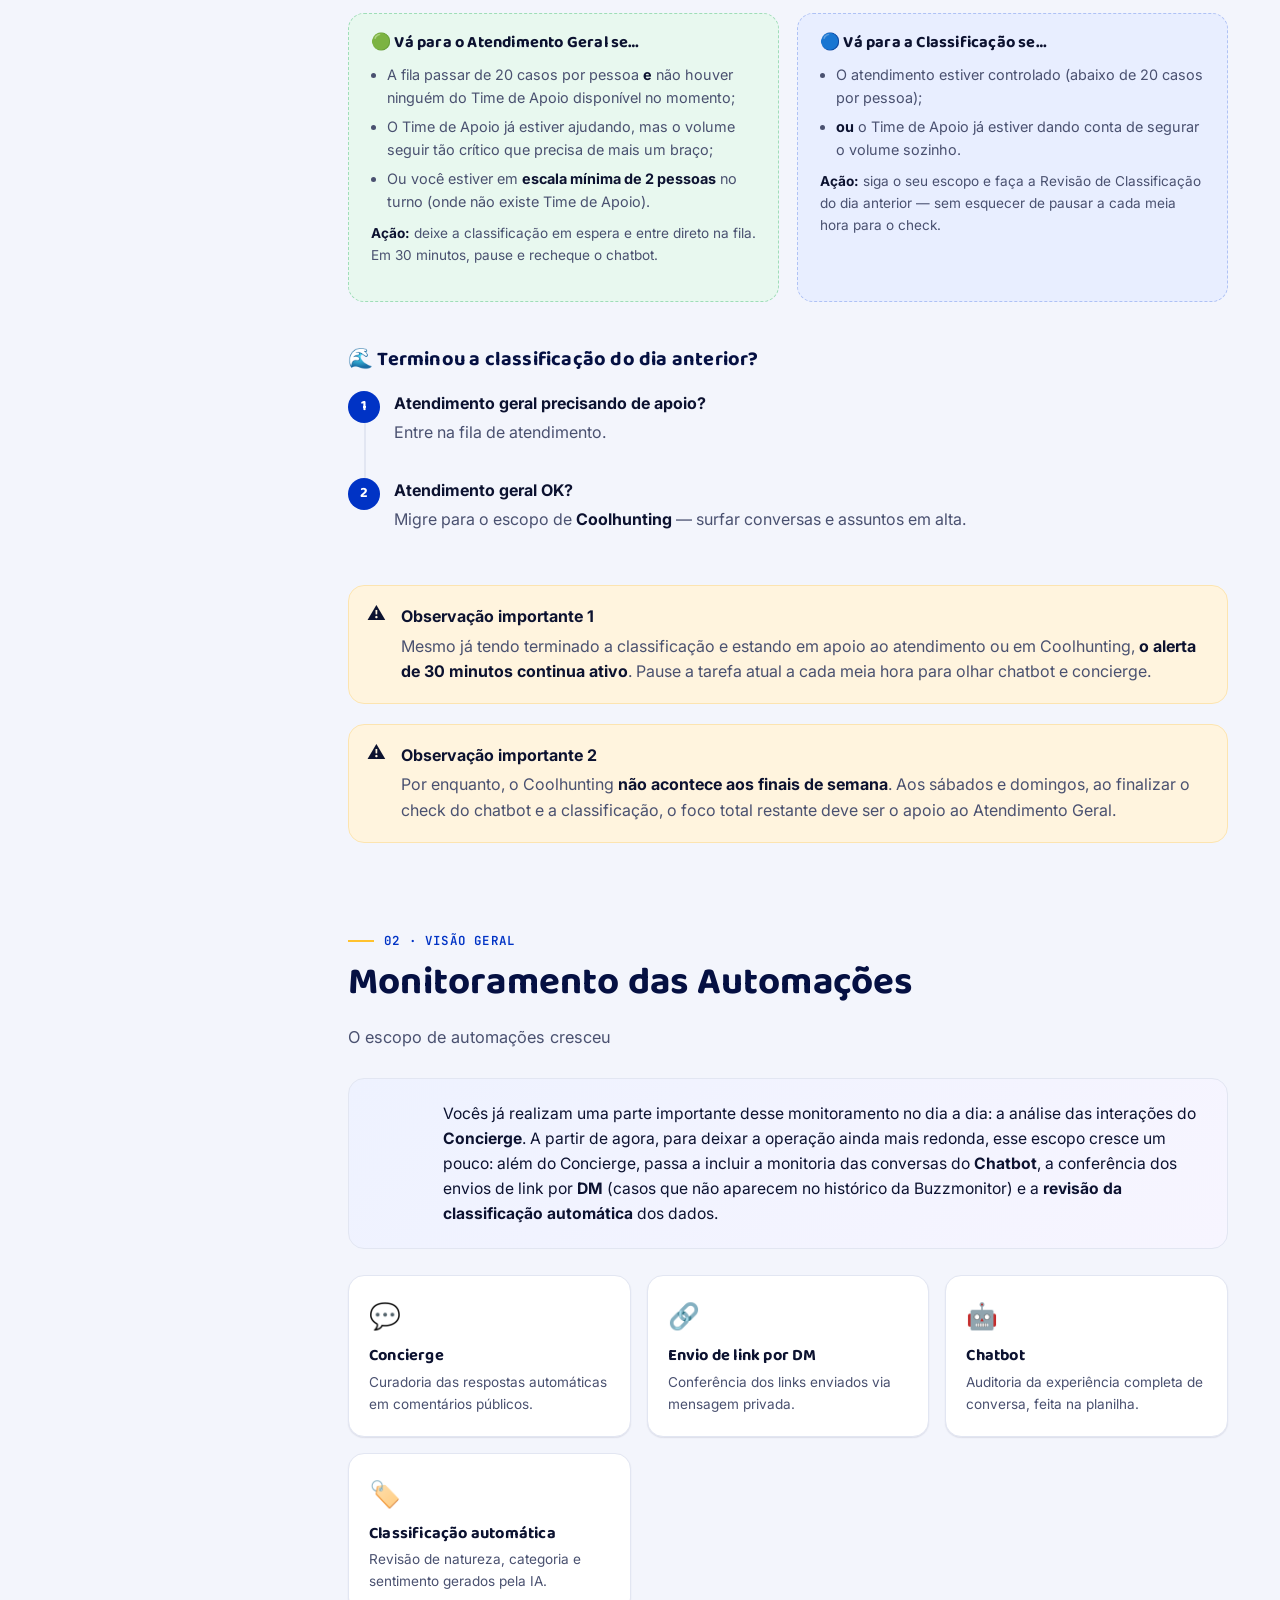
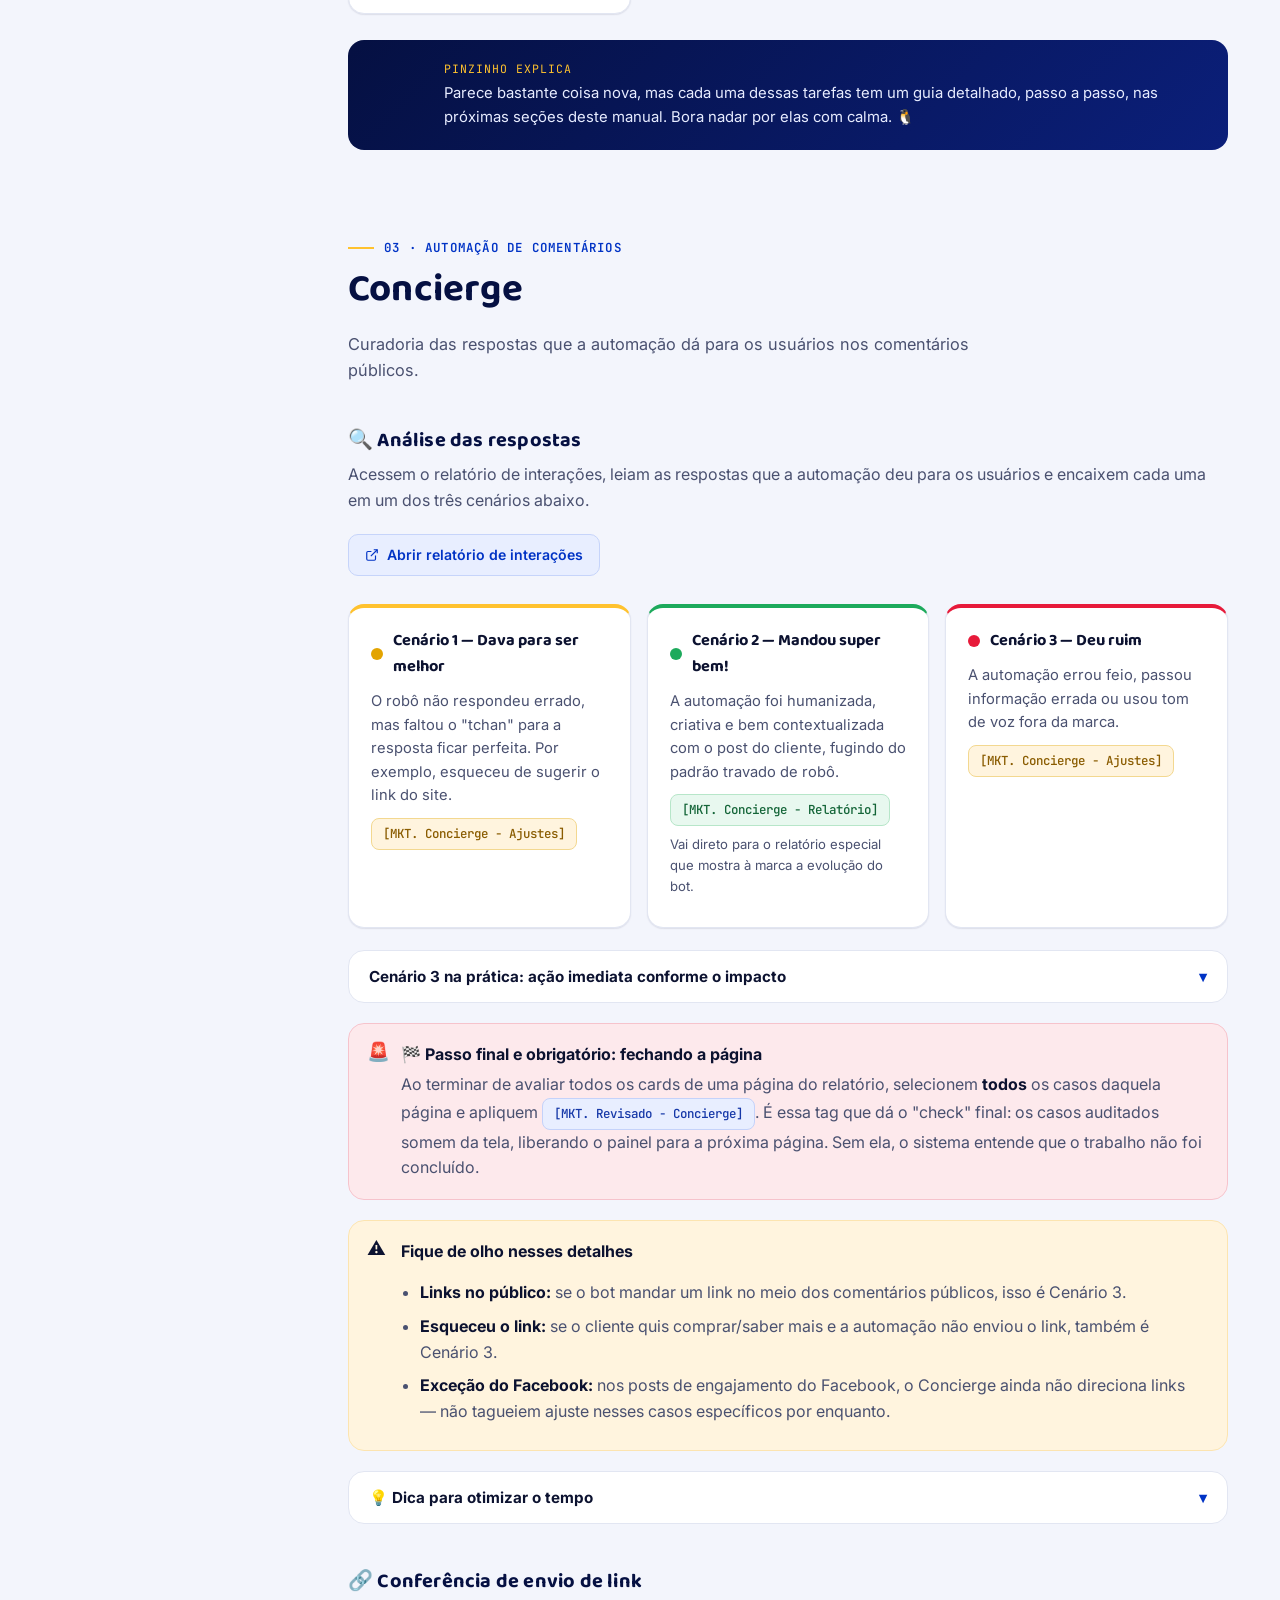
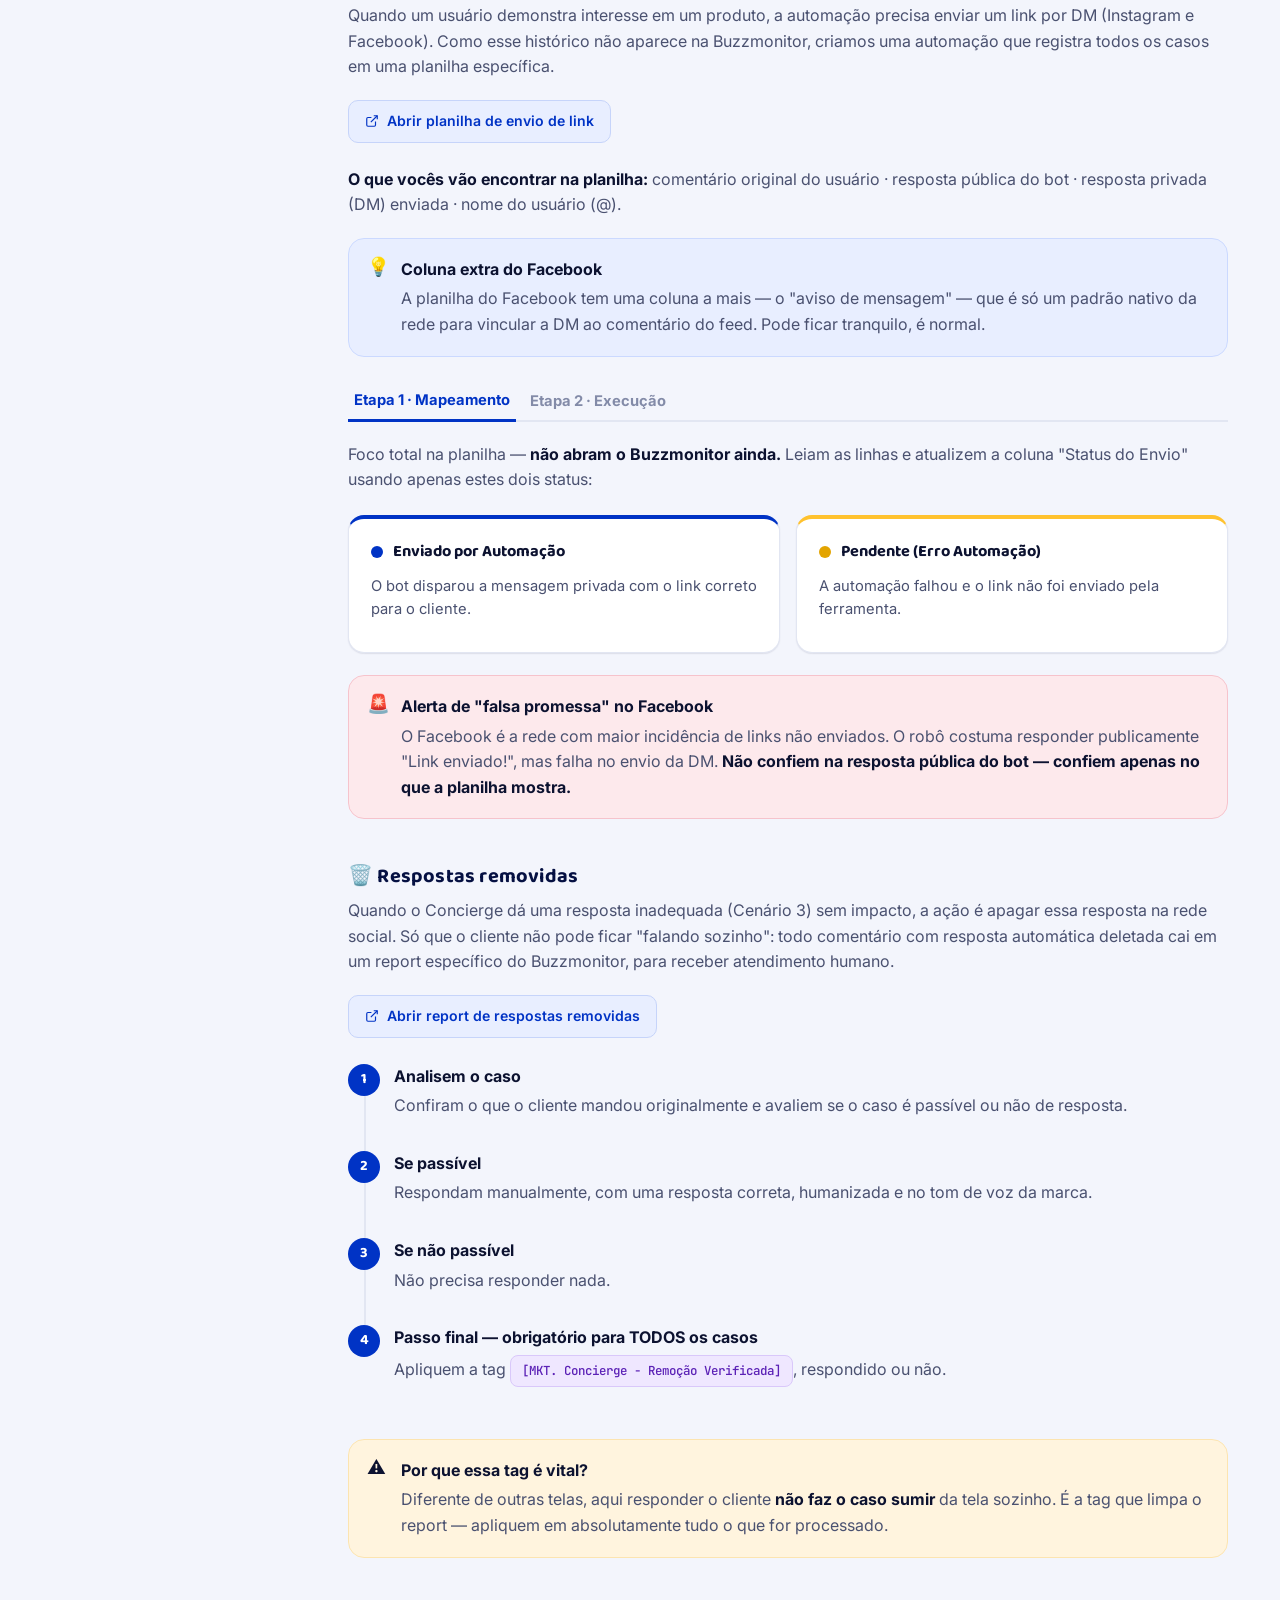
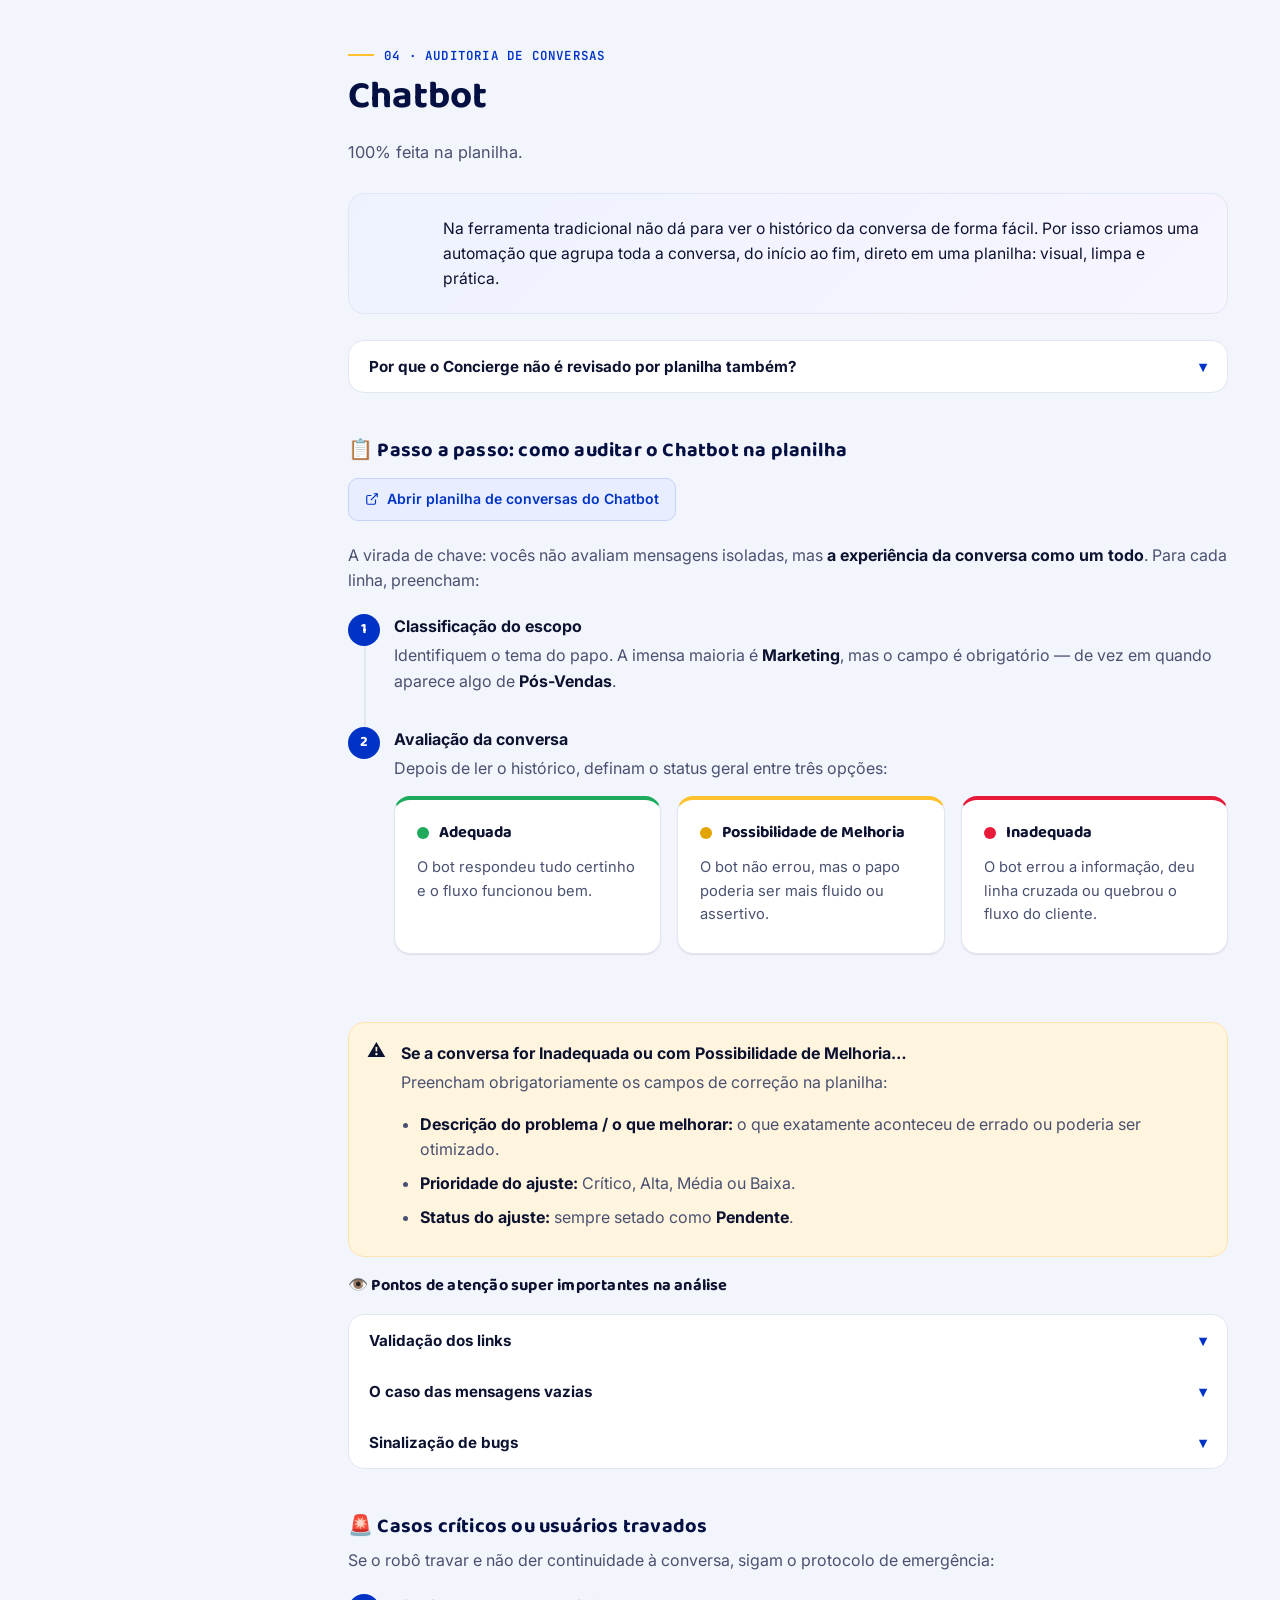
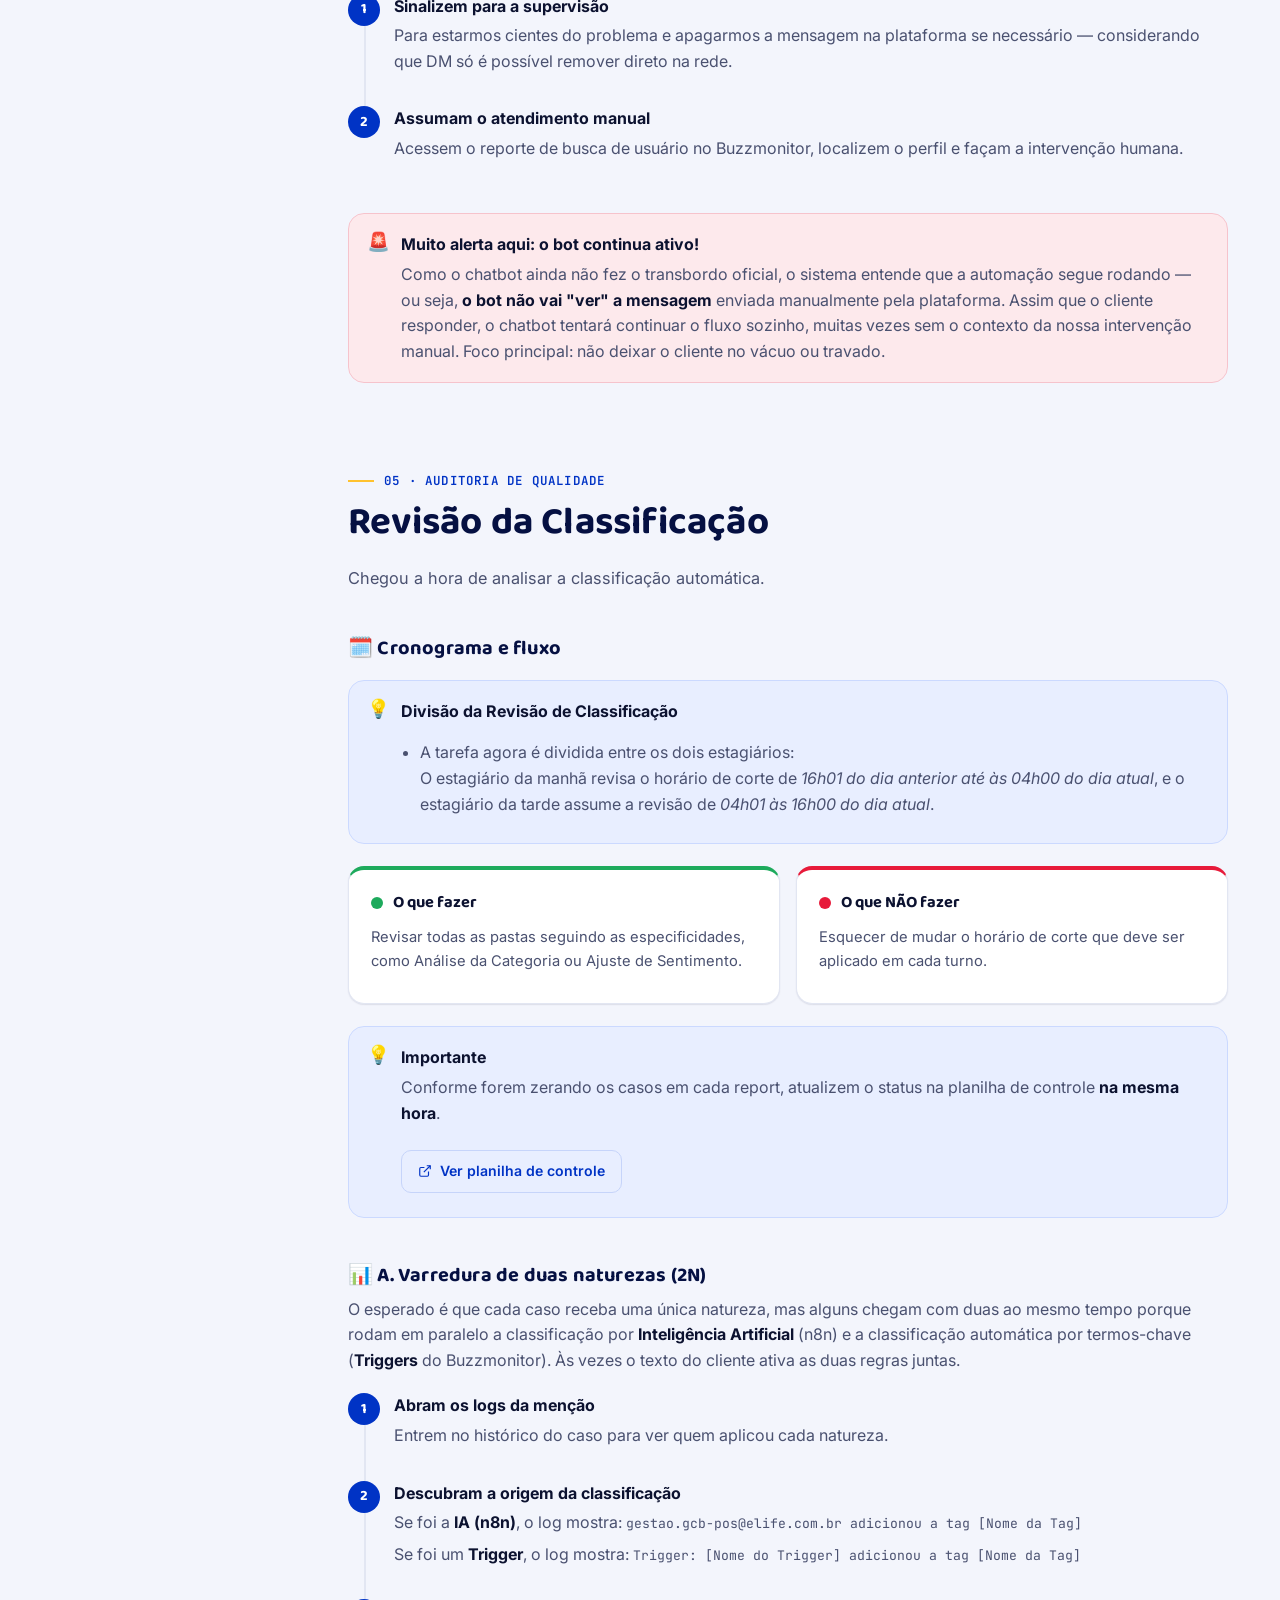
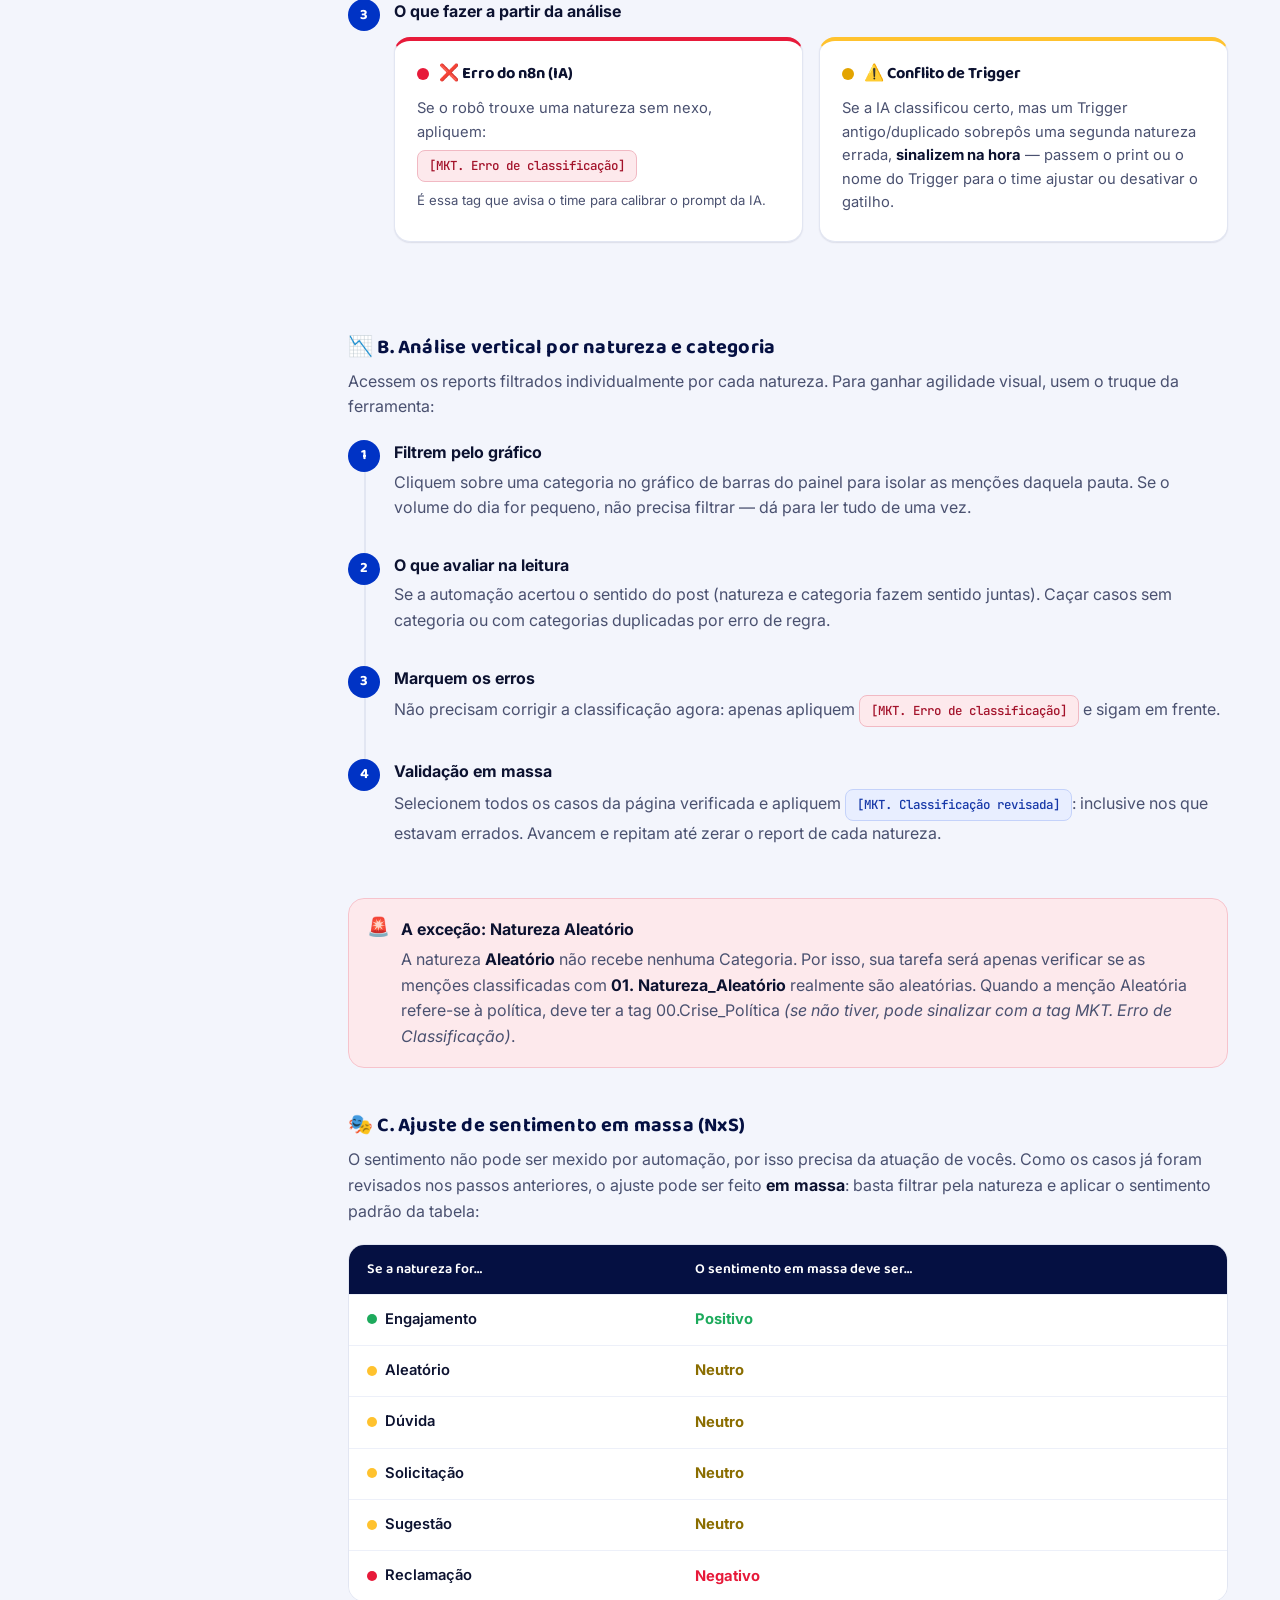
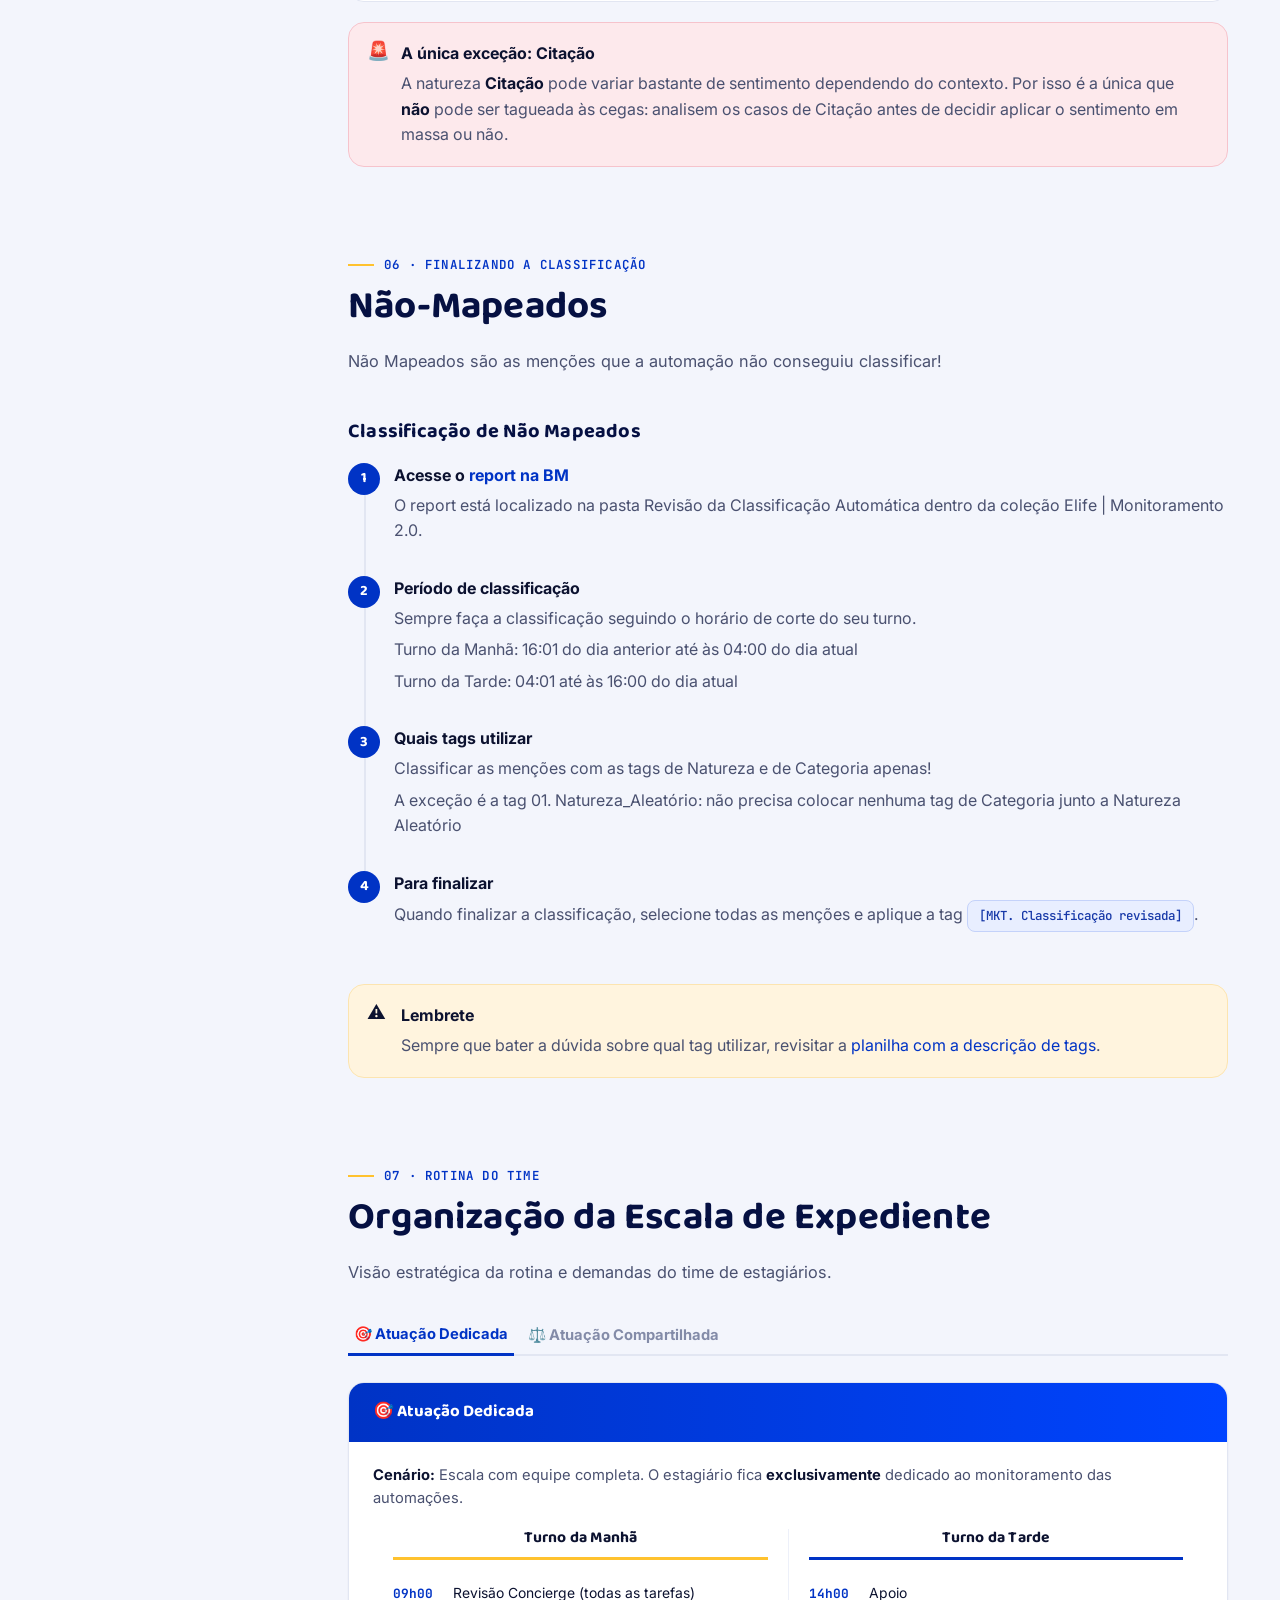
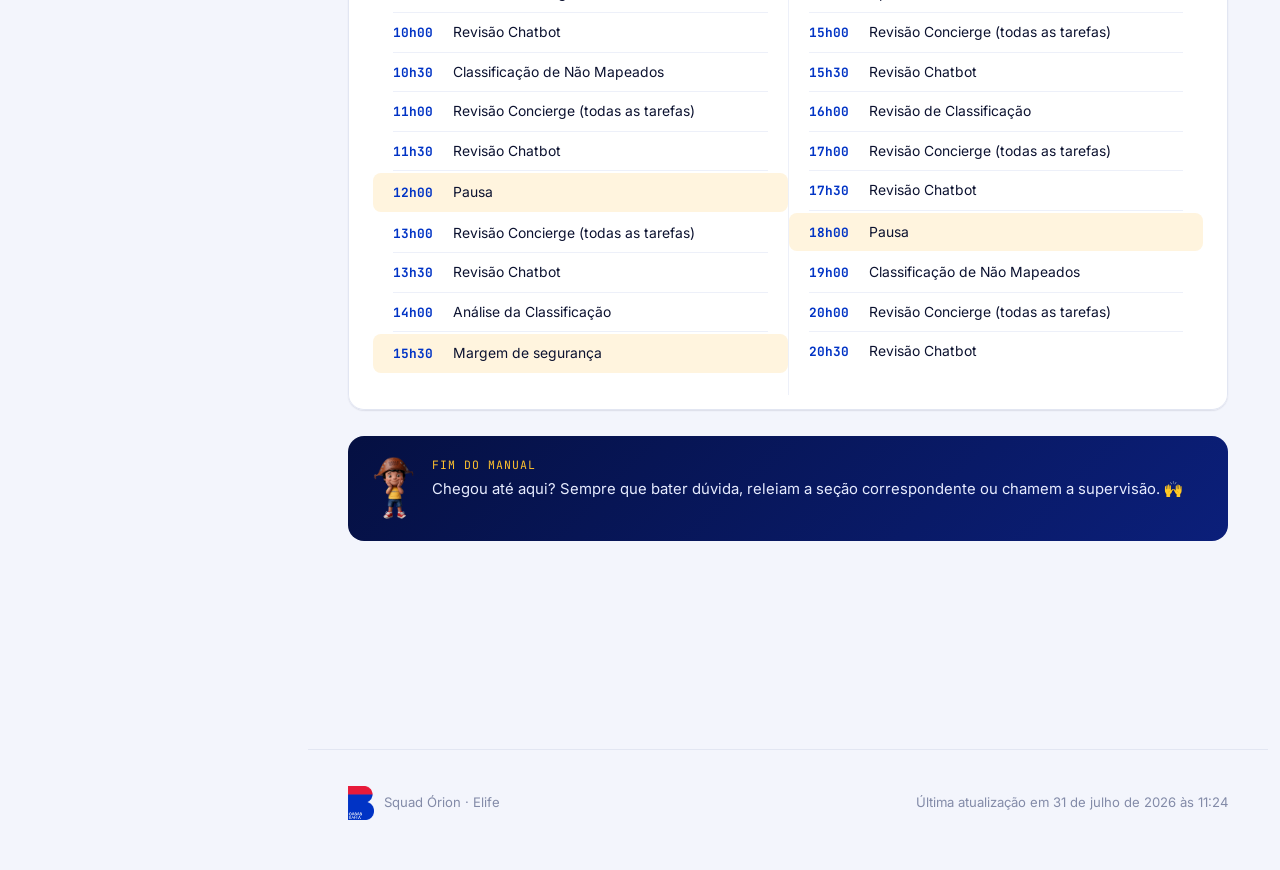
==== commit 46e4e4fd: "Update sidebar brand text to include 'de Automações'" ====
--- a/index.html
+++ b/index.html
@@ -20,7 +20,7 @@
     <div class="brand">
       <img src="assets/logo-cb.png" alt="Casas Bahia">
       <div class="brand-text">
-        <div class="b1">Manual</div>
+        <div class="b1">Manual de Automações</div>
         <div class="b2">Squad Órion · Elife</div>
       </div>
     </div>
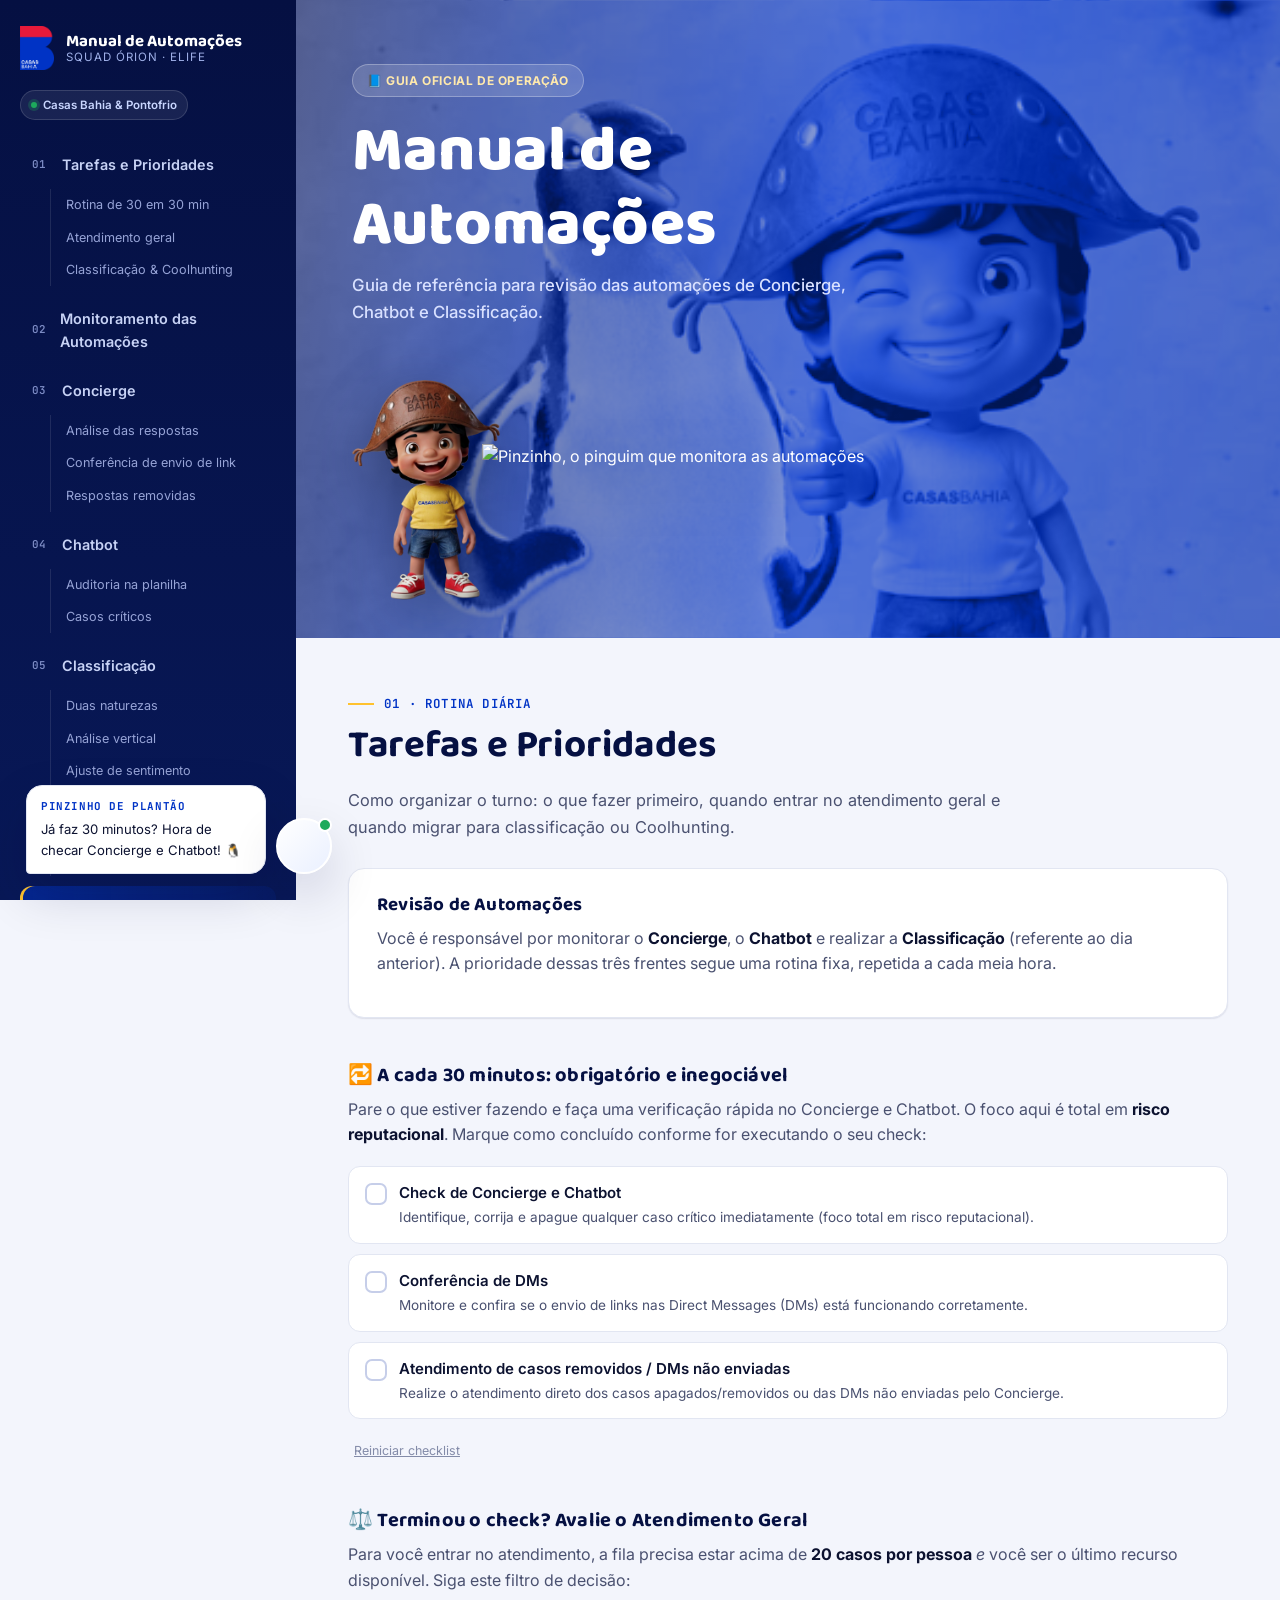
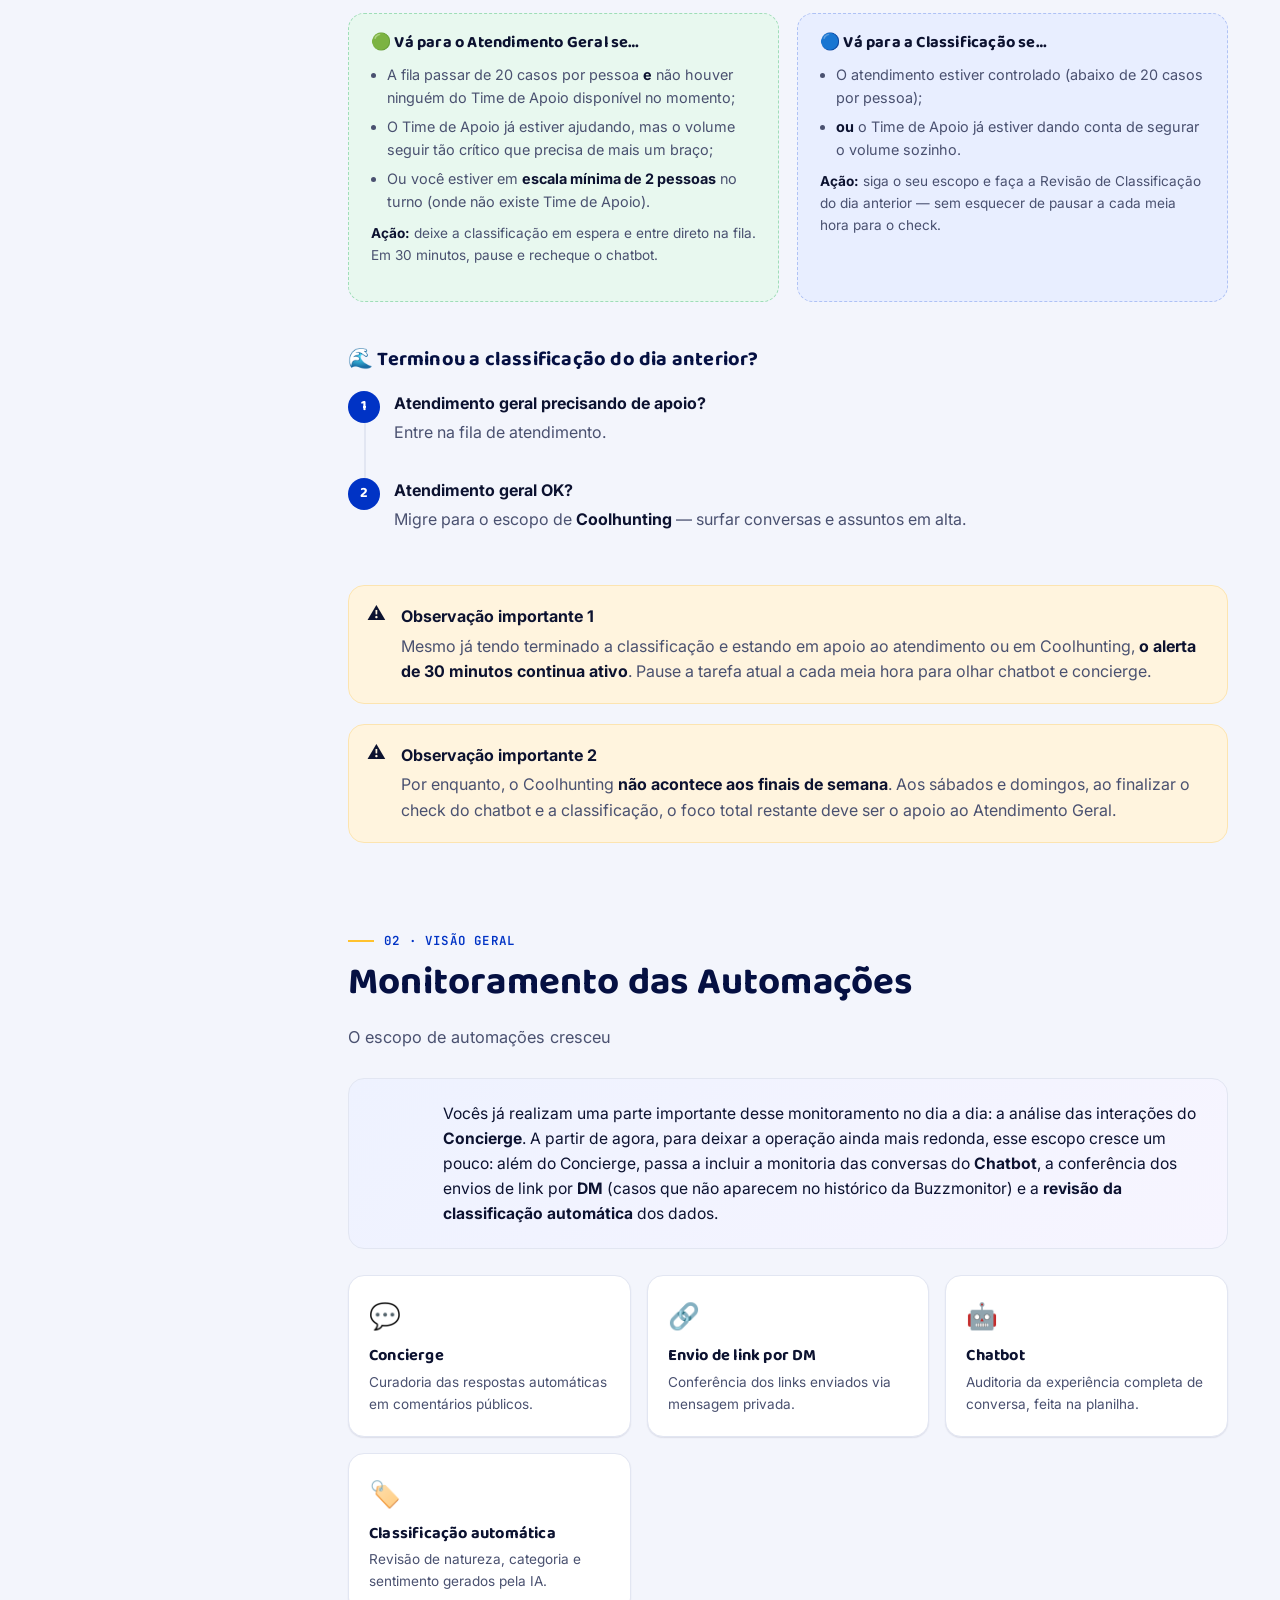
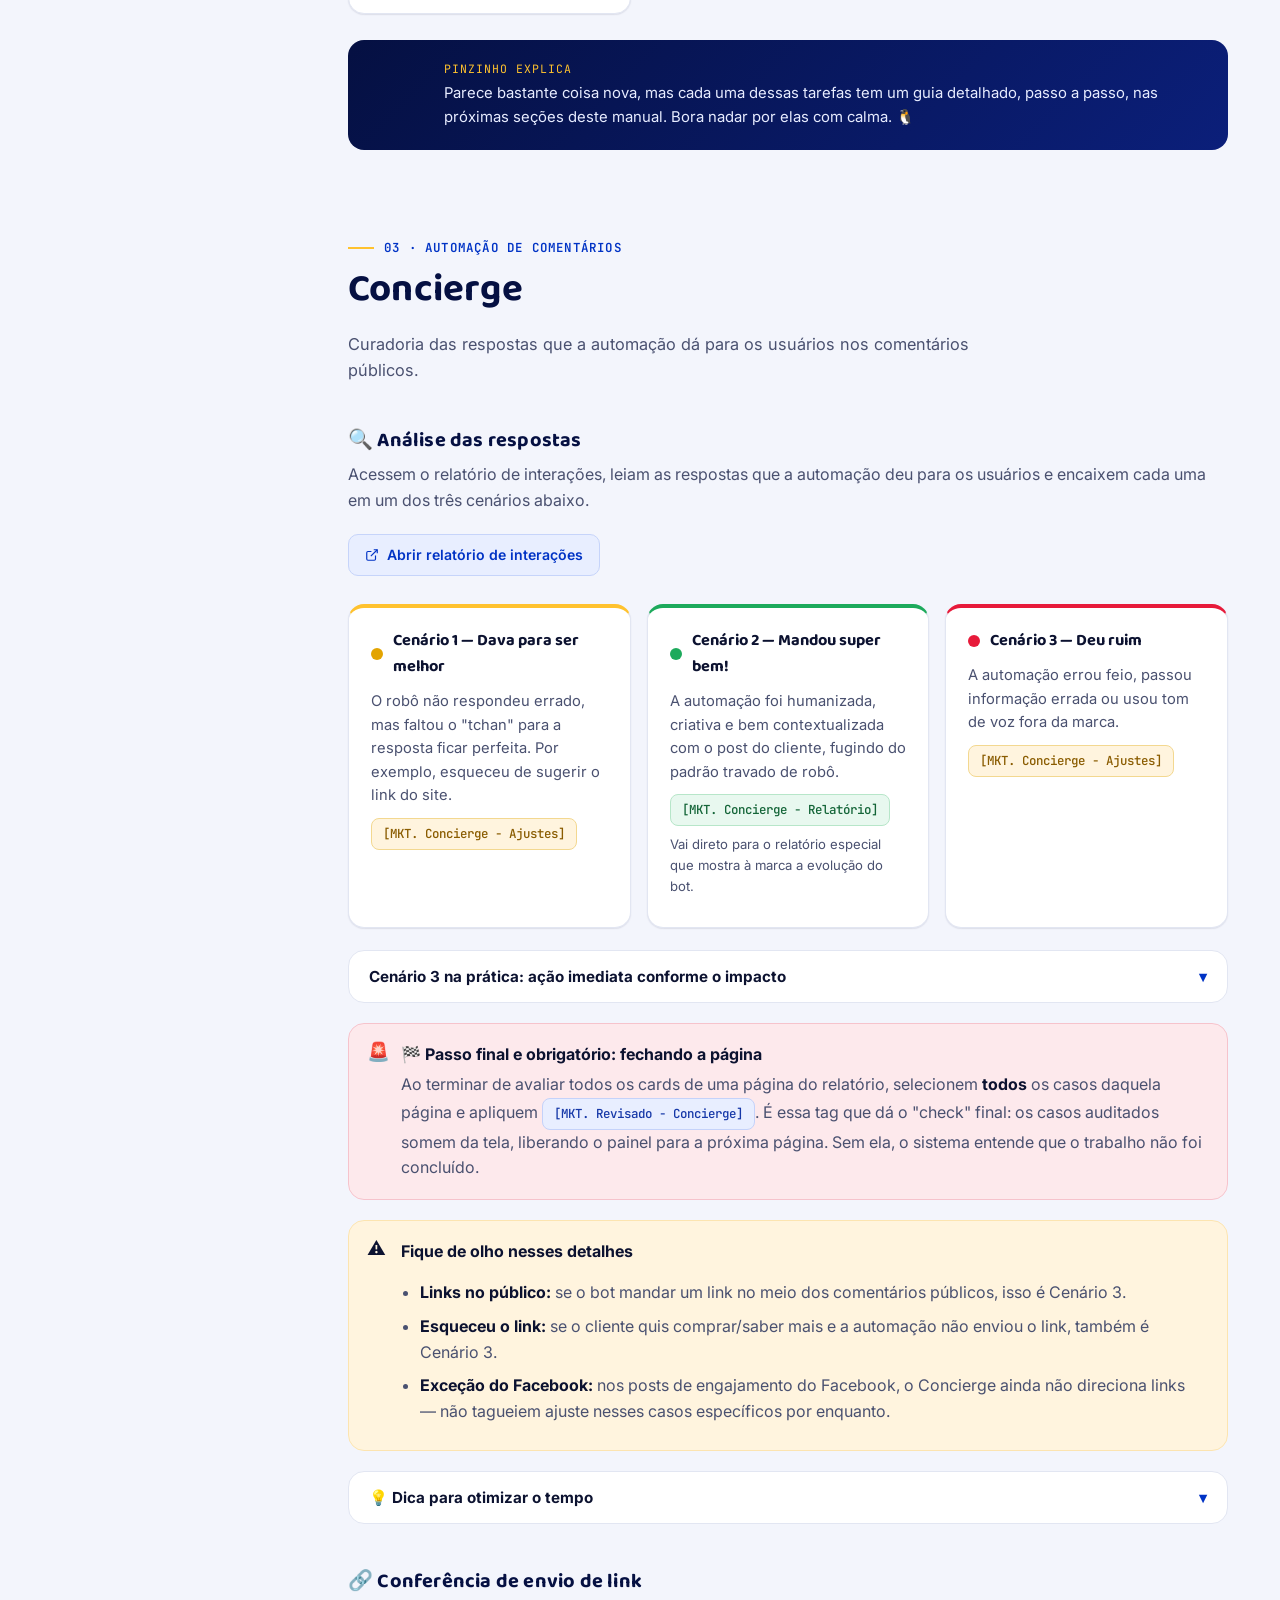
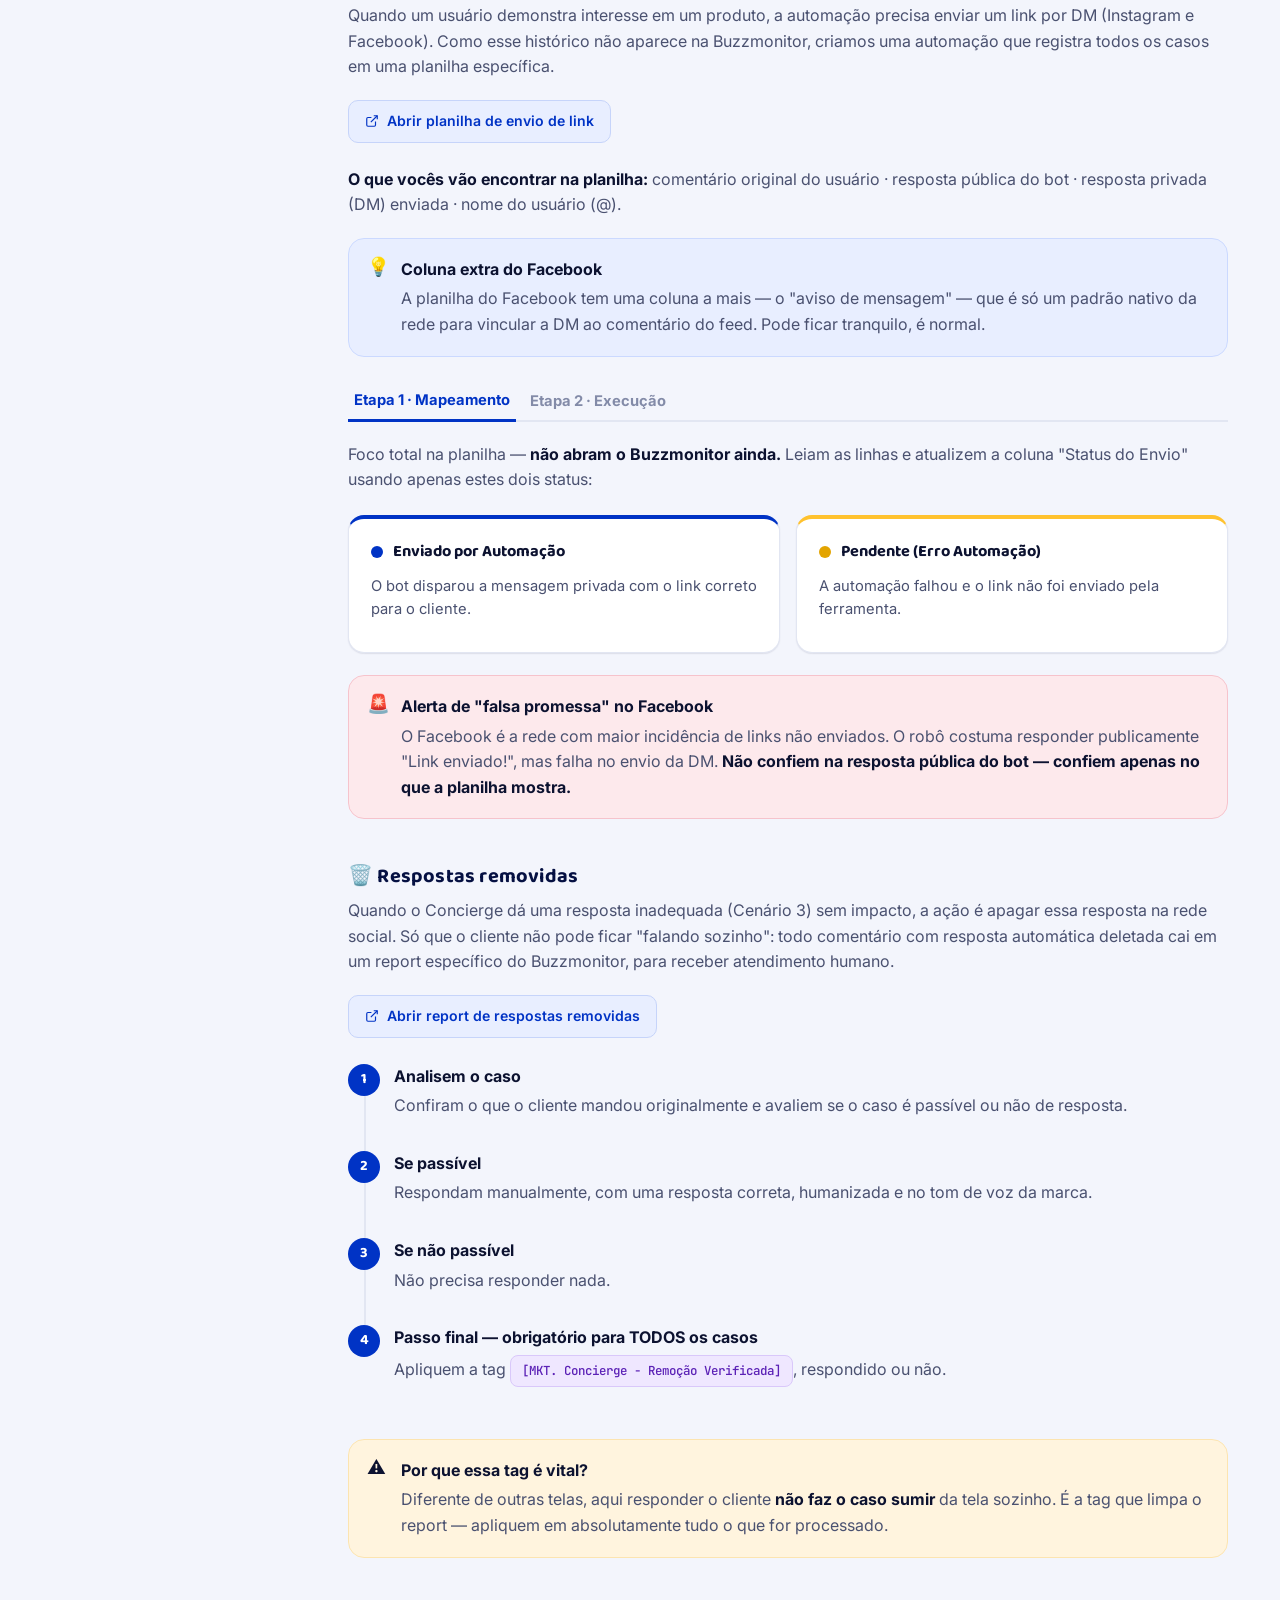
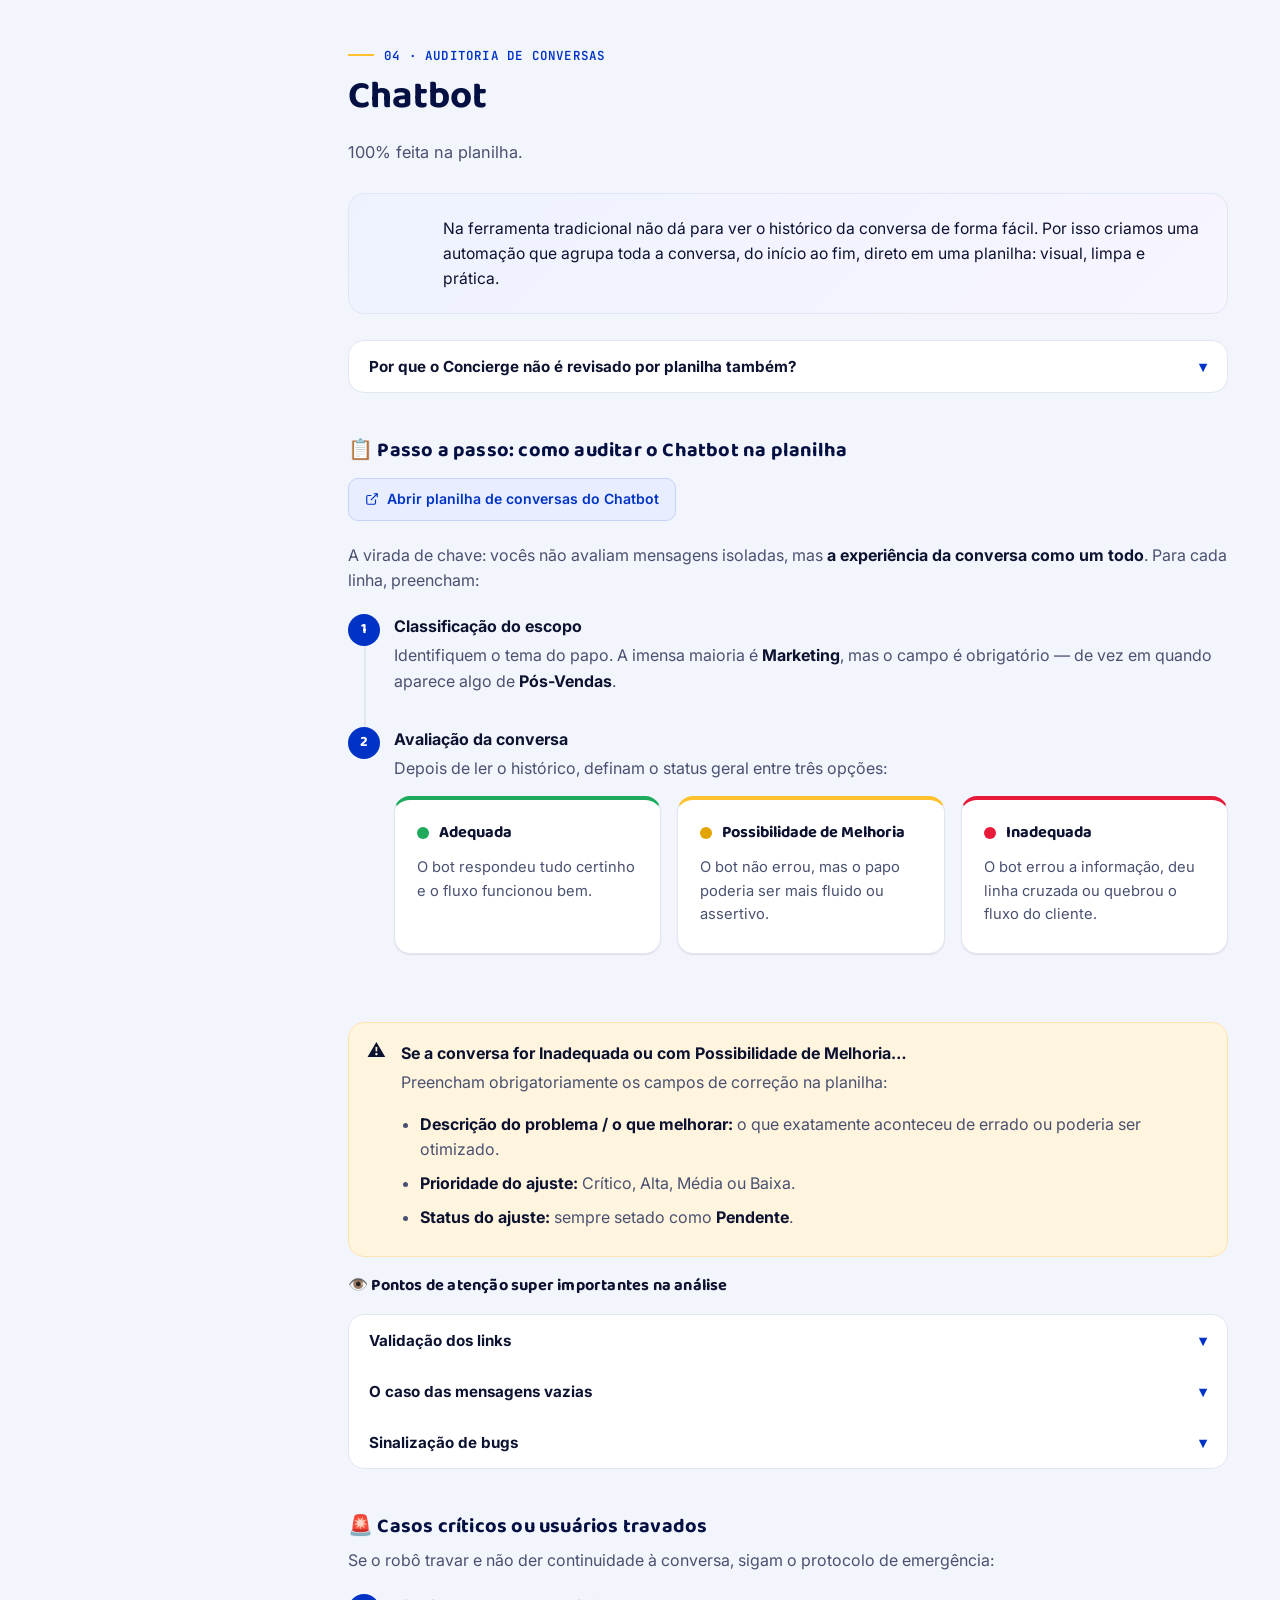
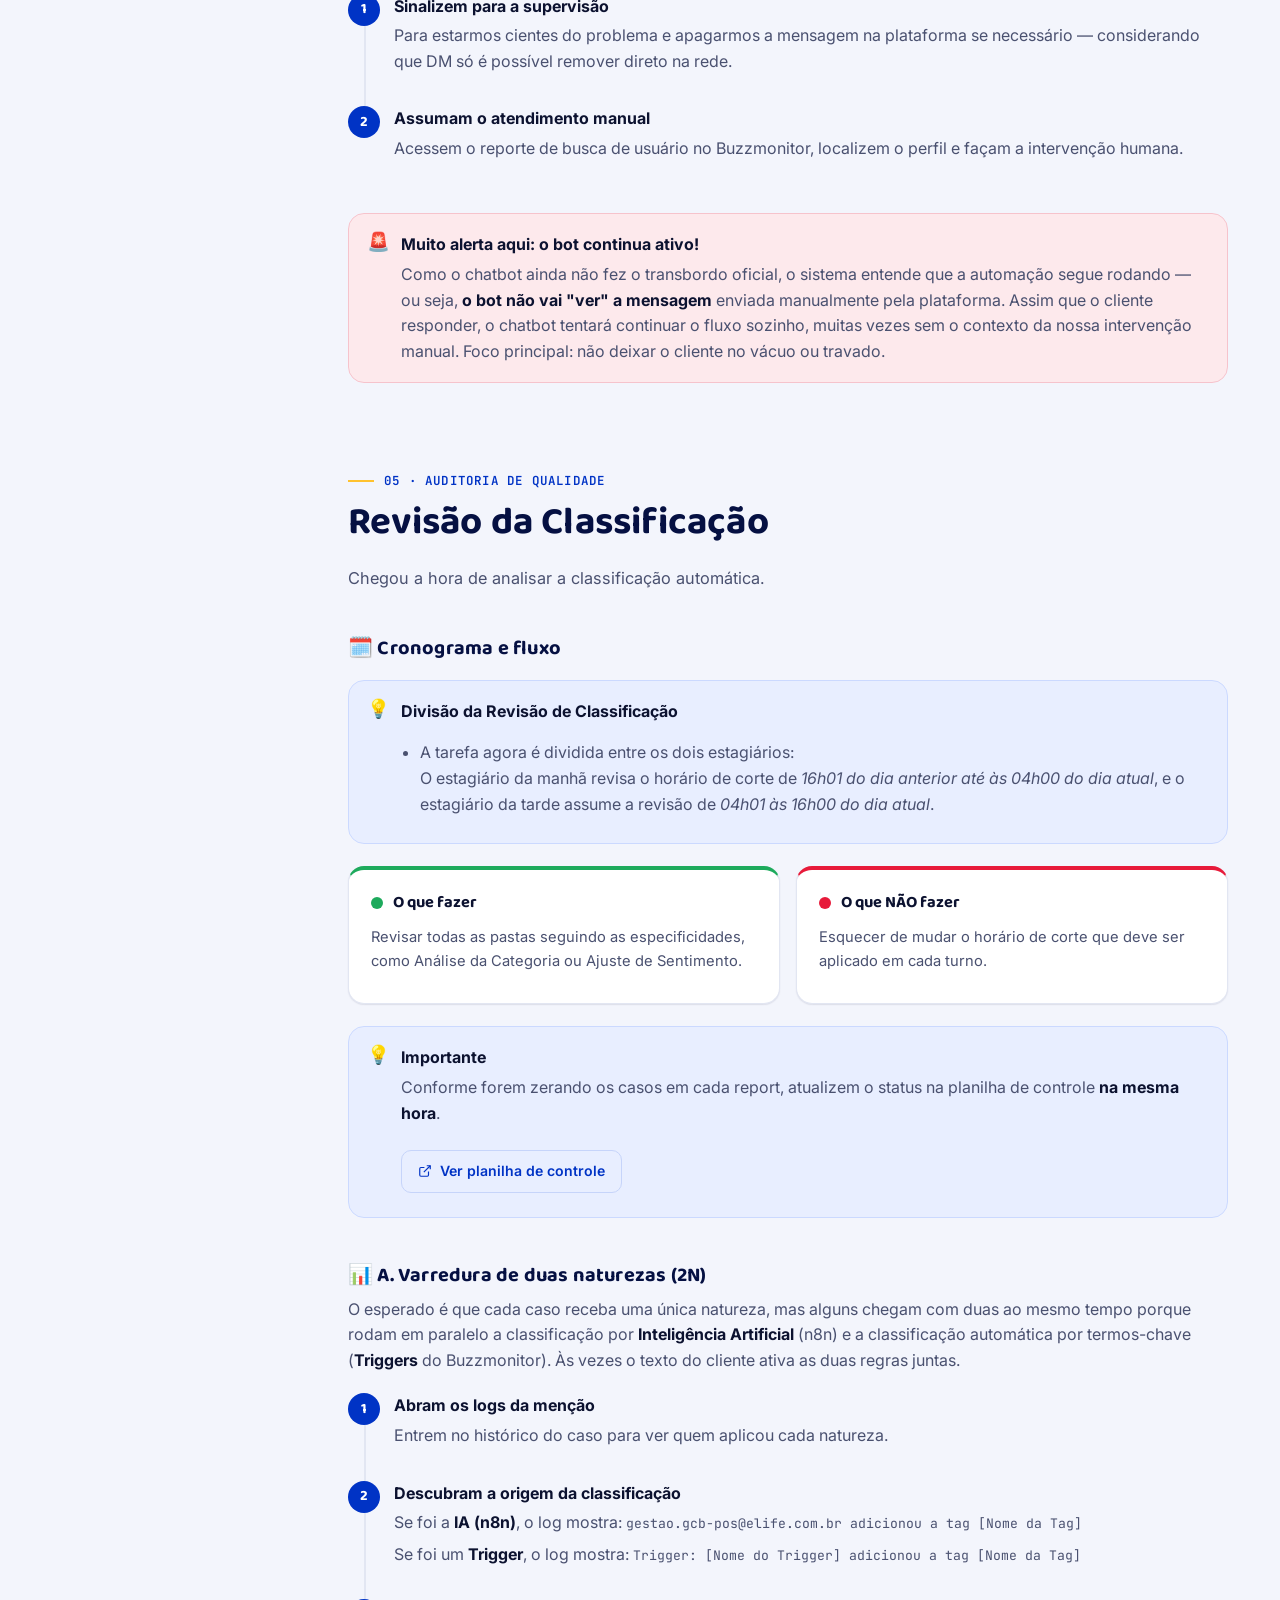
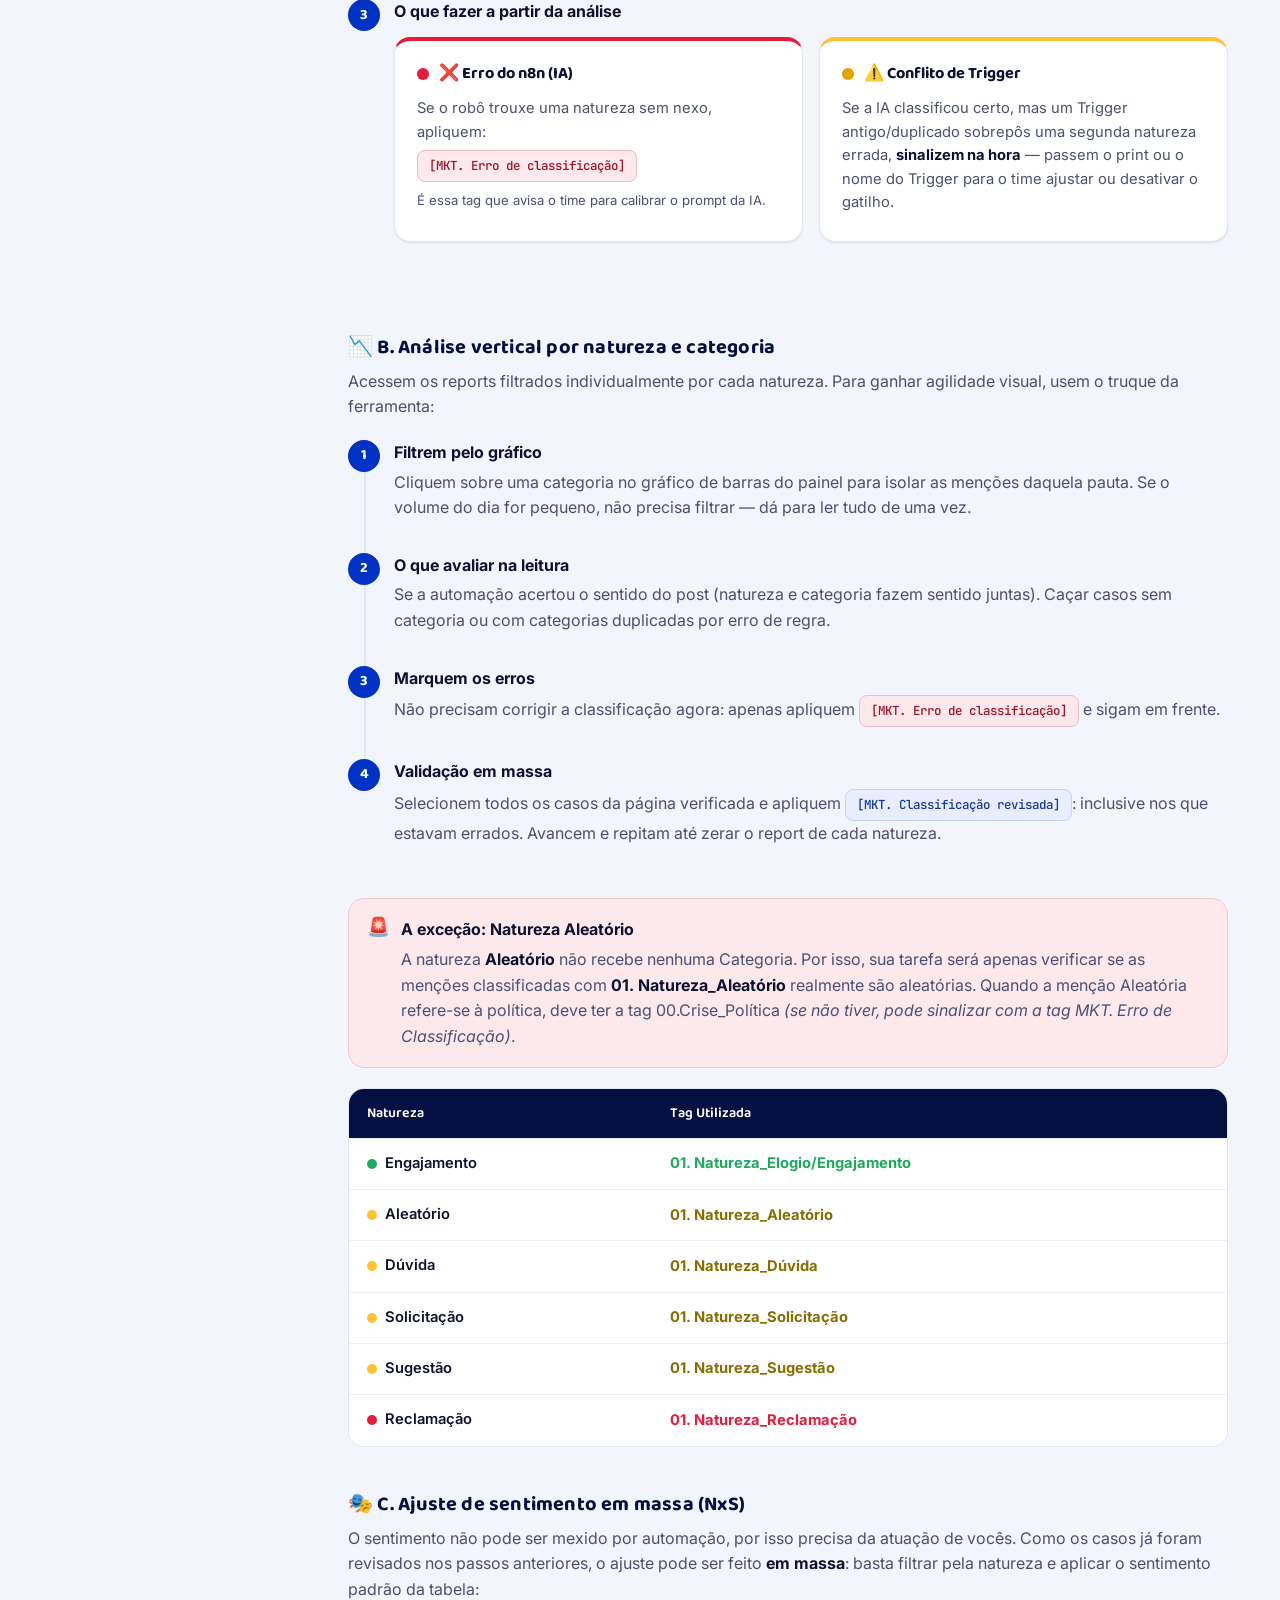
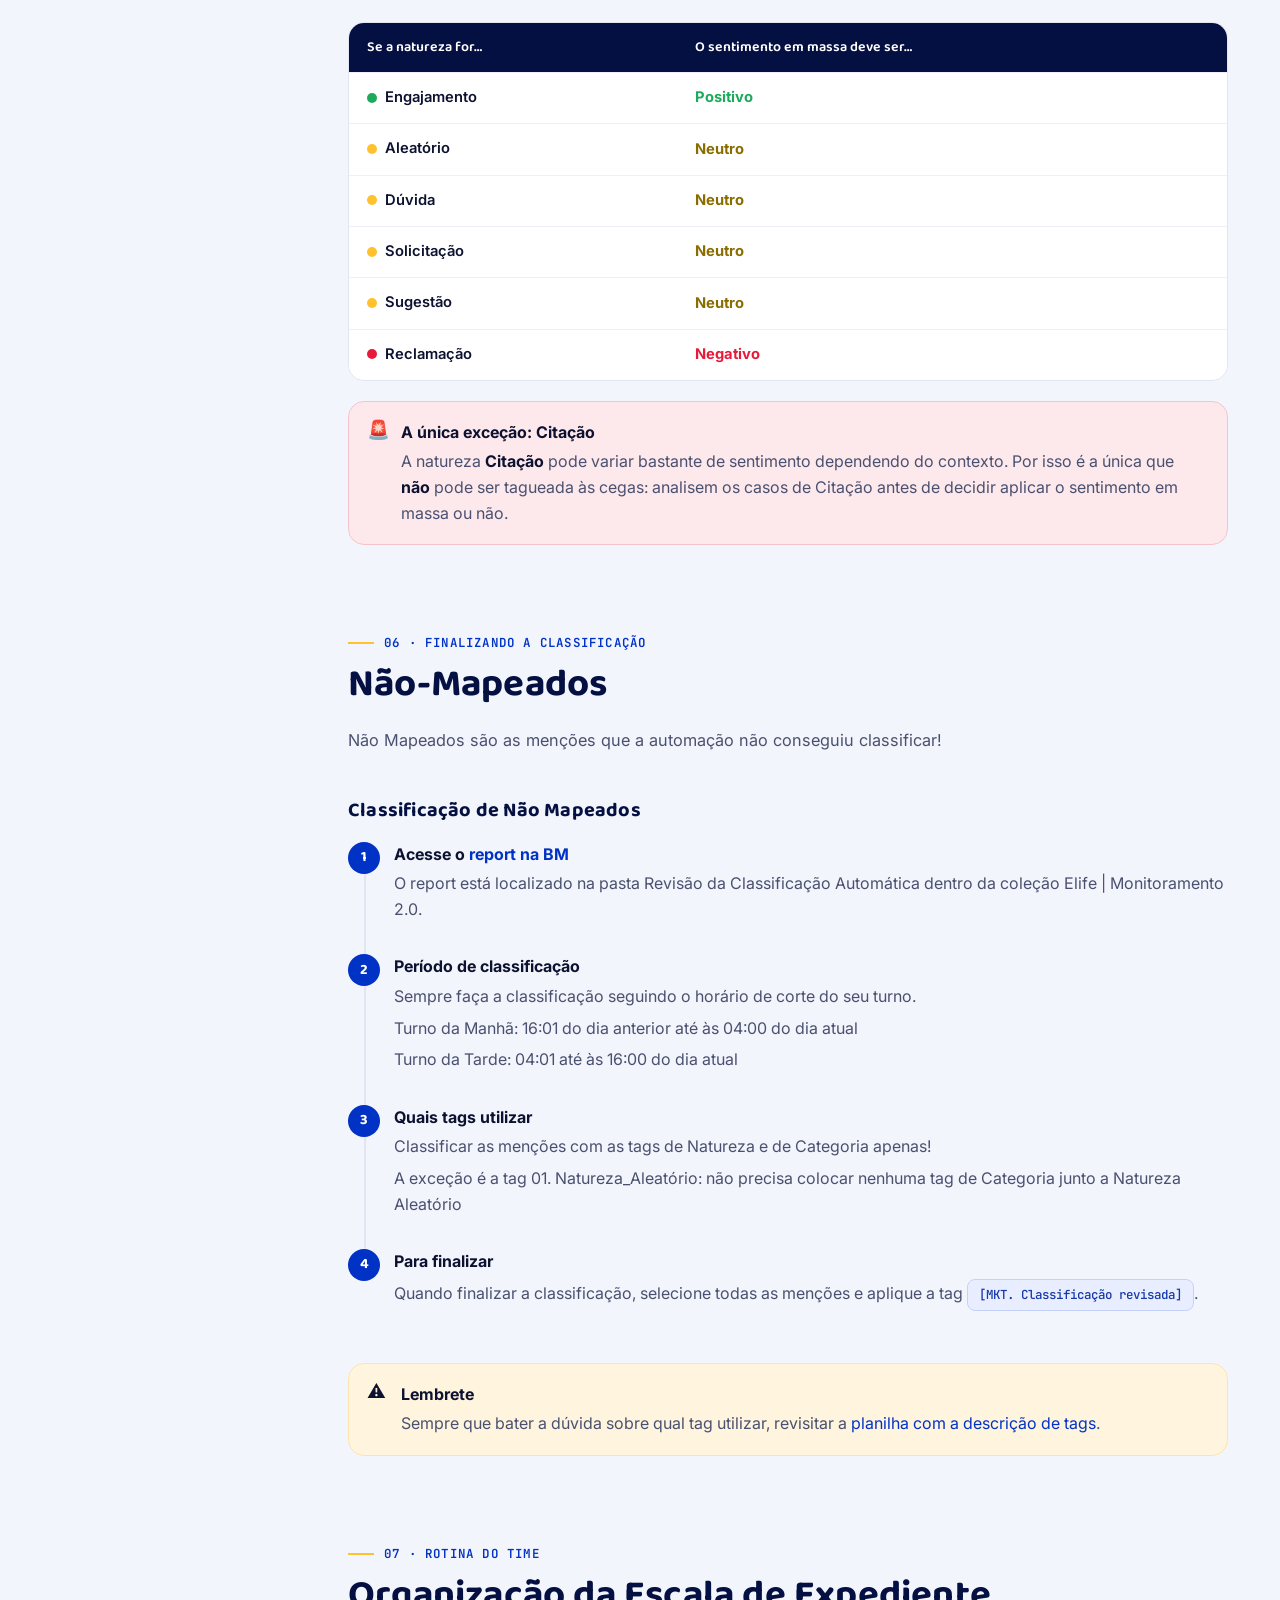
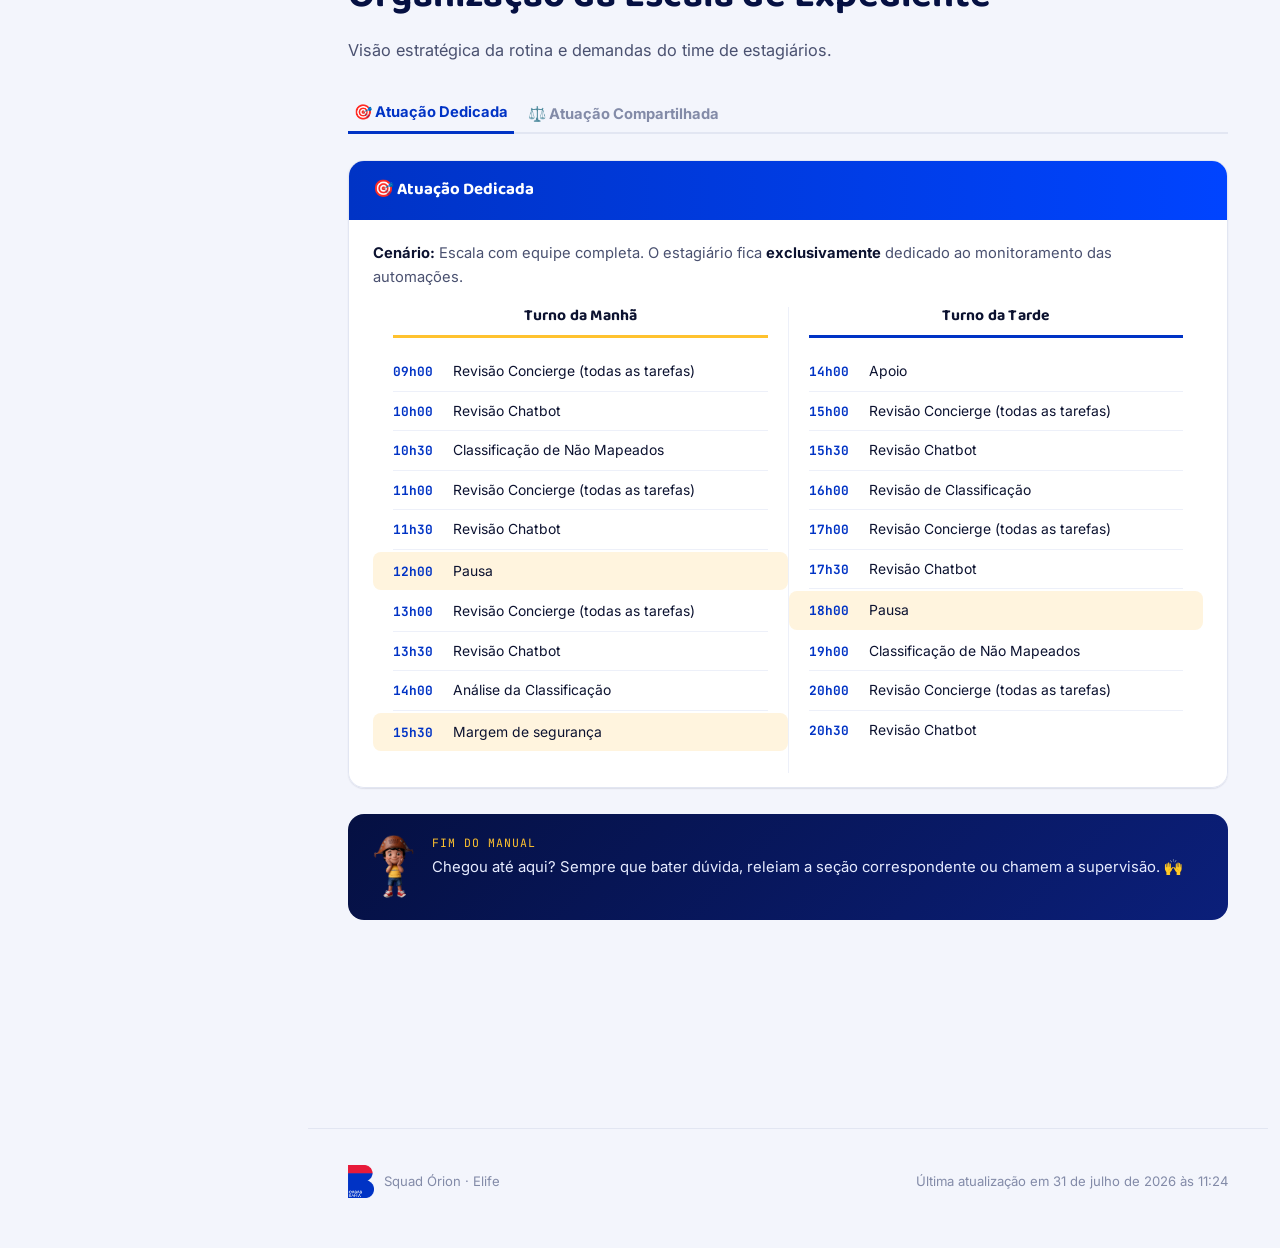
==== commit 58b9dff3: "Add table for nature and tags in index.html" ====
--- a/index.html
+++ b/index.html
@@ -553,6 +553,21 @@
           <p>A natureza <strong>Aleatório</strong> não recebe nenhuma Categoria. Por isso, sua tarefa será apenas verificar se as menções classificadas com <strong>01. Natureza_Aleatório</strong> realmente são aleatórias. Quando a menção Aleatória refere-se à política, deve ter a tag 00.Crise_Política <i>(se não tiver, pode sinalizar com a tag MKT. Erro de Classificação)</i>.</p>
         </div>
 
+        <div class="table-wrap">
+          <table>
+            <thead><tr><th>Natureza</th><th>Tag Utilizada</th></tr></thead>
+            <tbody>
+              <tr><td><span class="dot-tag"><span class="d g"></span>Engajamento</span></td><td><span class="sent-pos">01. Natureza_Elogio/Engajamento</span></td></tr>
+              <tr><td><span class="dot-tag"><span class="d y"></span>Aleatório</span></td><td><span class="sent-neu">01. Natureza_Aleatório</span></td></tr>
+              <tr><td><span class="dot-tag"><span class="d y"></span>Dúvida</span></td><td><span class="sent-neu">01. Natureza_Dúvida</span></td></tr>
+              <tr><td><span class="dot-tag"><span class="d y"></span>Solicitação</span></td><td><span class="sent-neu">01. Natureza_Solicitação</span></td></tr>
+              <tr><td><span class="dot-tag"><span class="d y"></span>Sugestão</span></td><td><span class="sent-neu">01. Natureza_Sugestão</span></td></tr>
+              <tr><td><span class="dot-tag"><span class="d r"></span>Reclamação</span></td><td><span class="sent-neg">01. Natureza_Reclamação</span></td></tr>
+            </tbody>
+          </table>
+        </div>
+
+
         <h3 class="sub-head" id="sentimento">🎭 C. Ajuste de sentimento em massa (NxS)</h3>
         <p>O sentimento não pode ser mexido por automação, por isso precisa da atuação de vocês. Como os casos já foram revisados nos passos anteriores, o ajuste pode ser feito <strong>em massa</strong>: basta filtrar pela natureza e aplicar o sentimento padrão da tabela:</p>
 
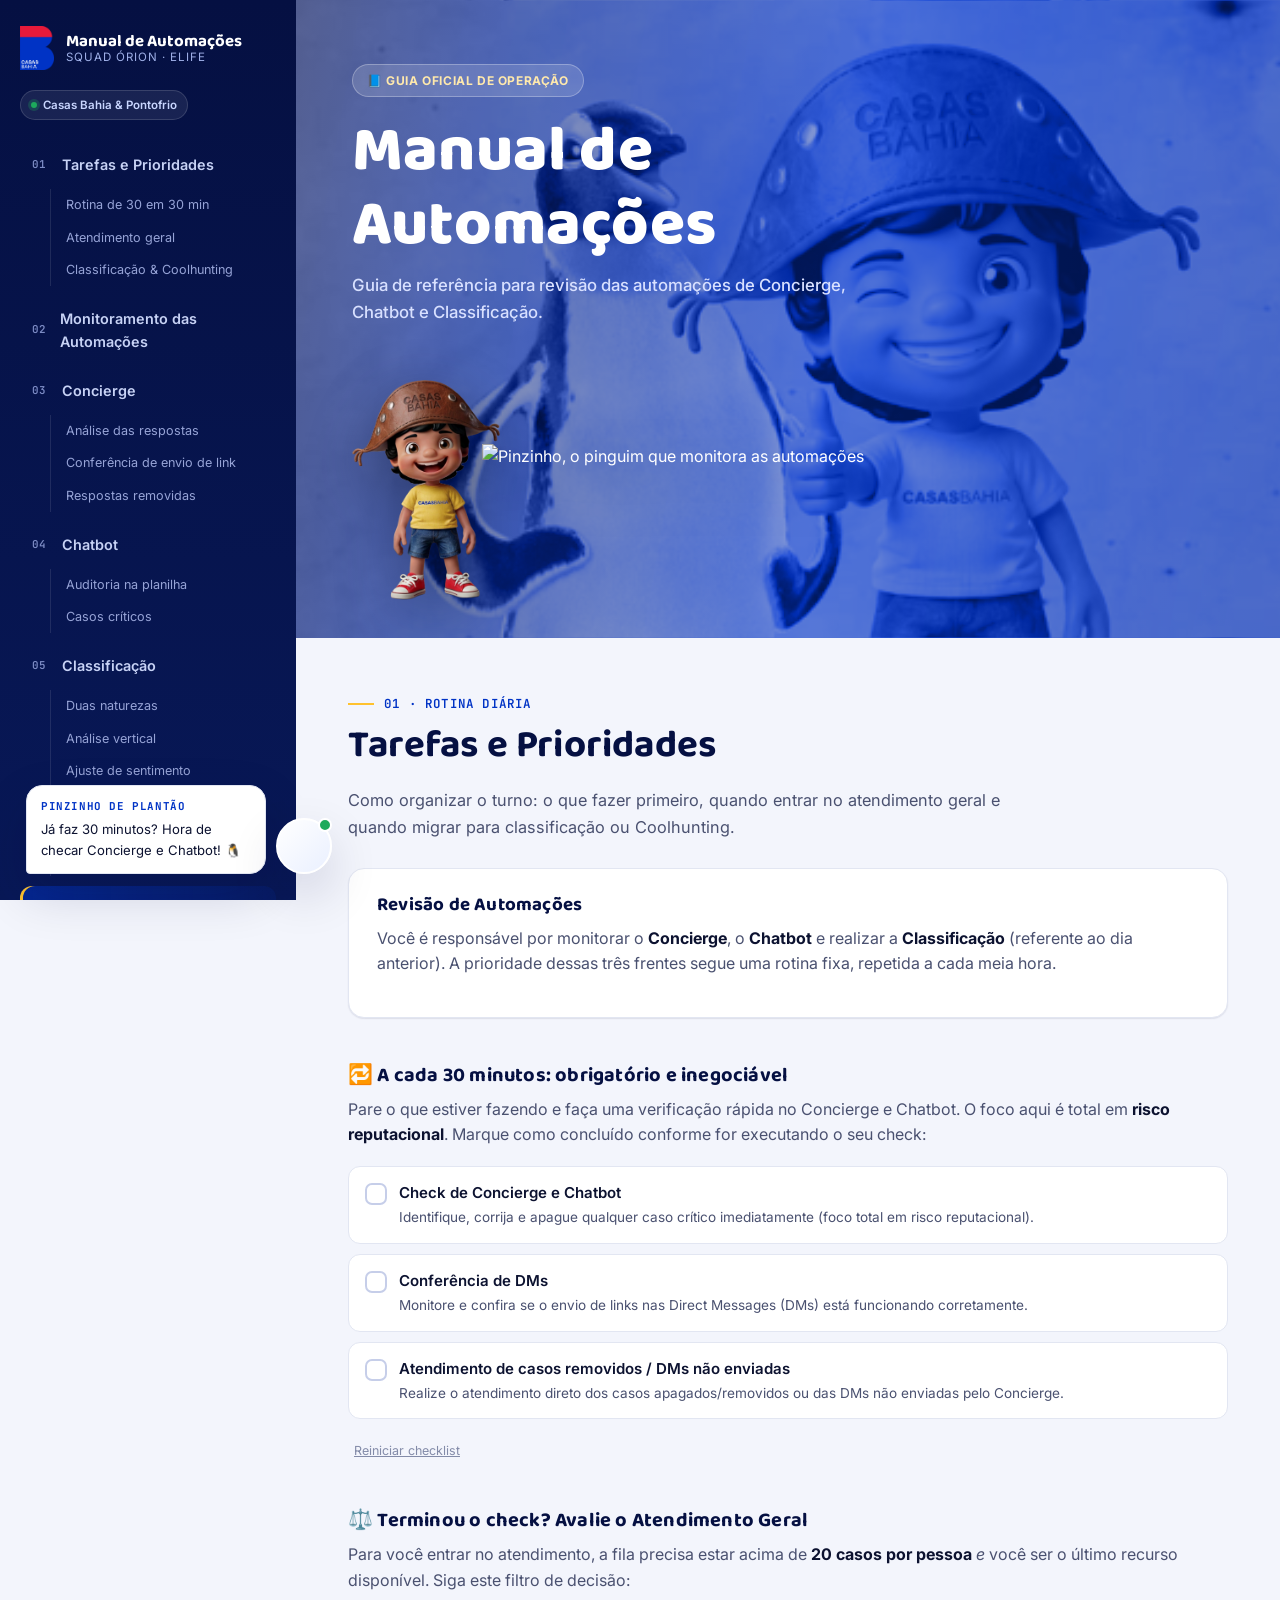
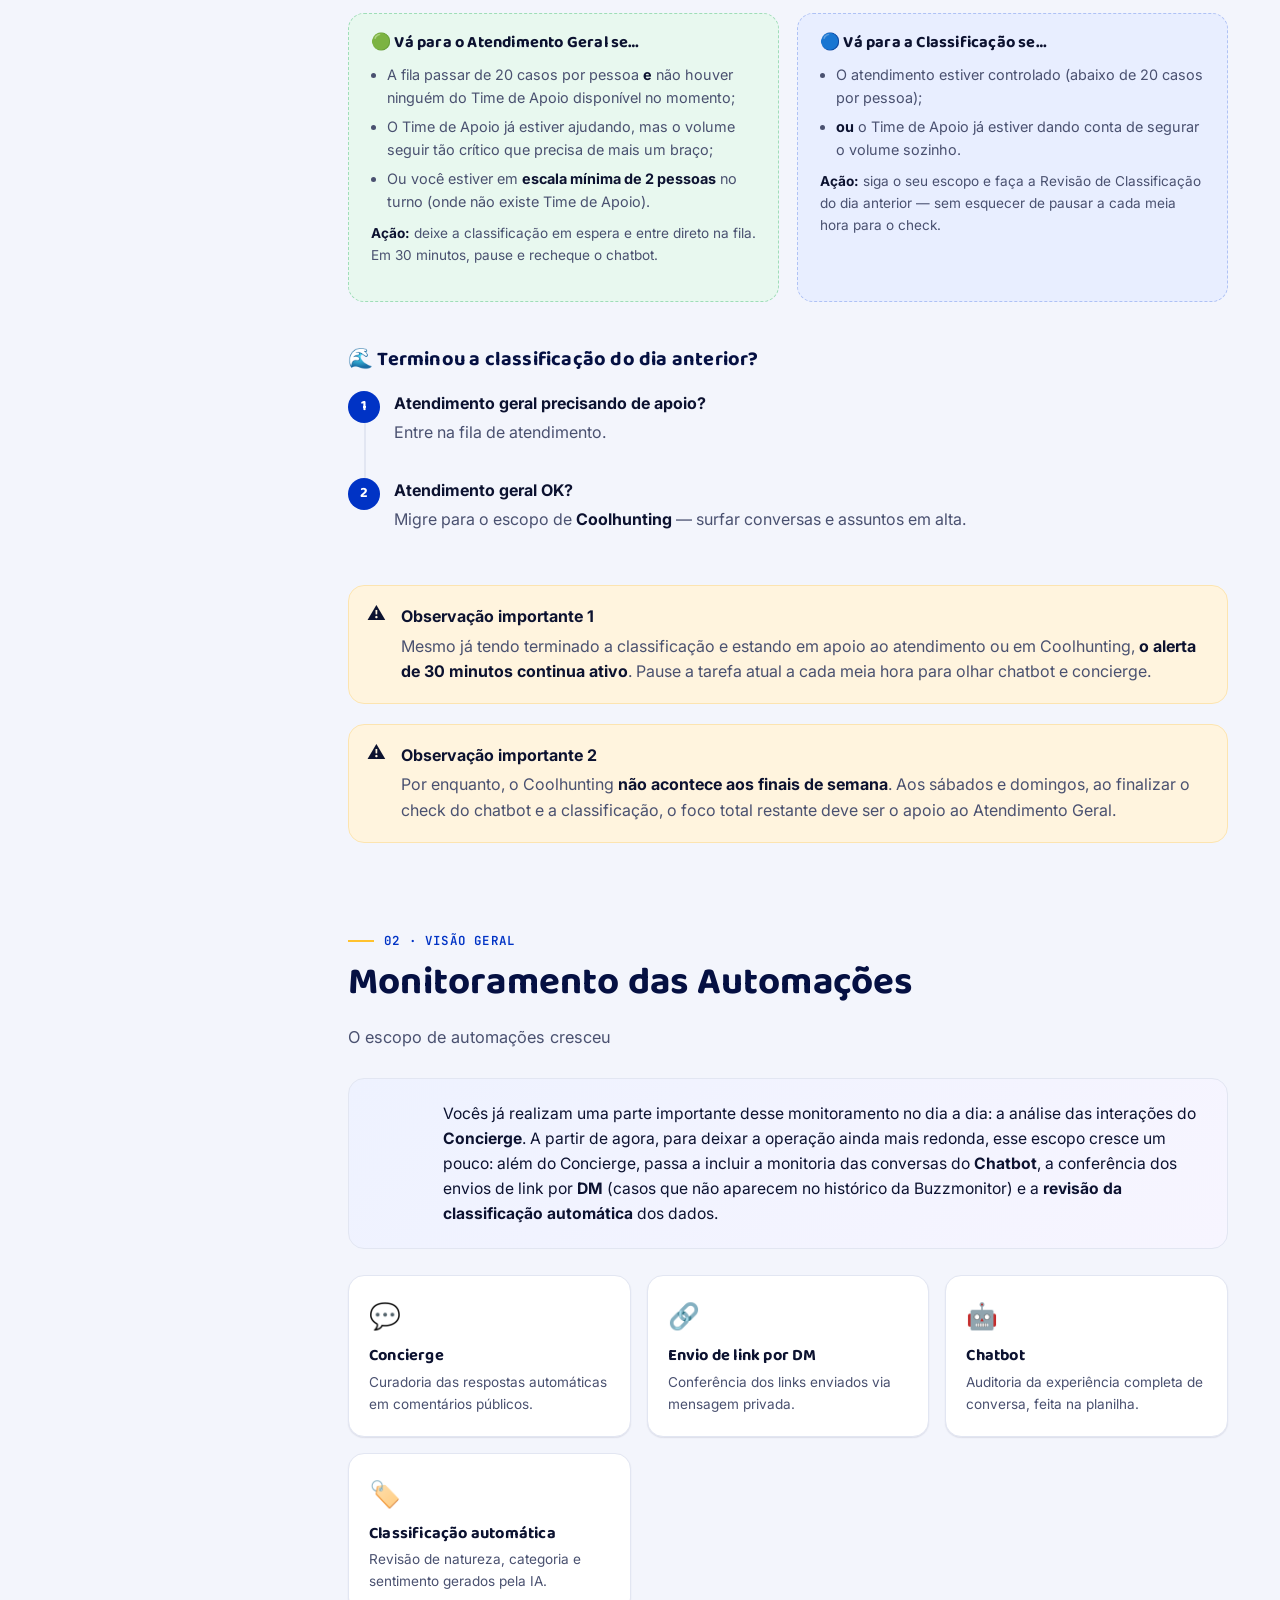
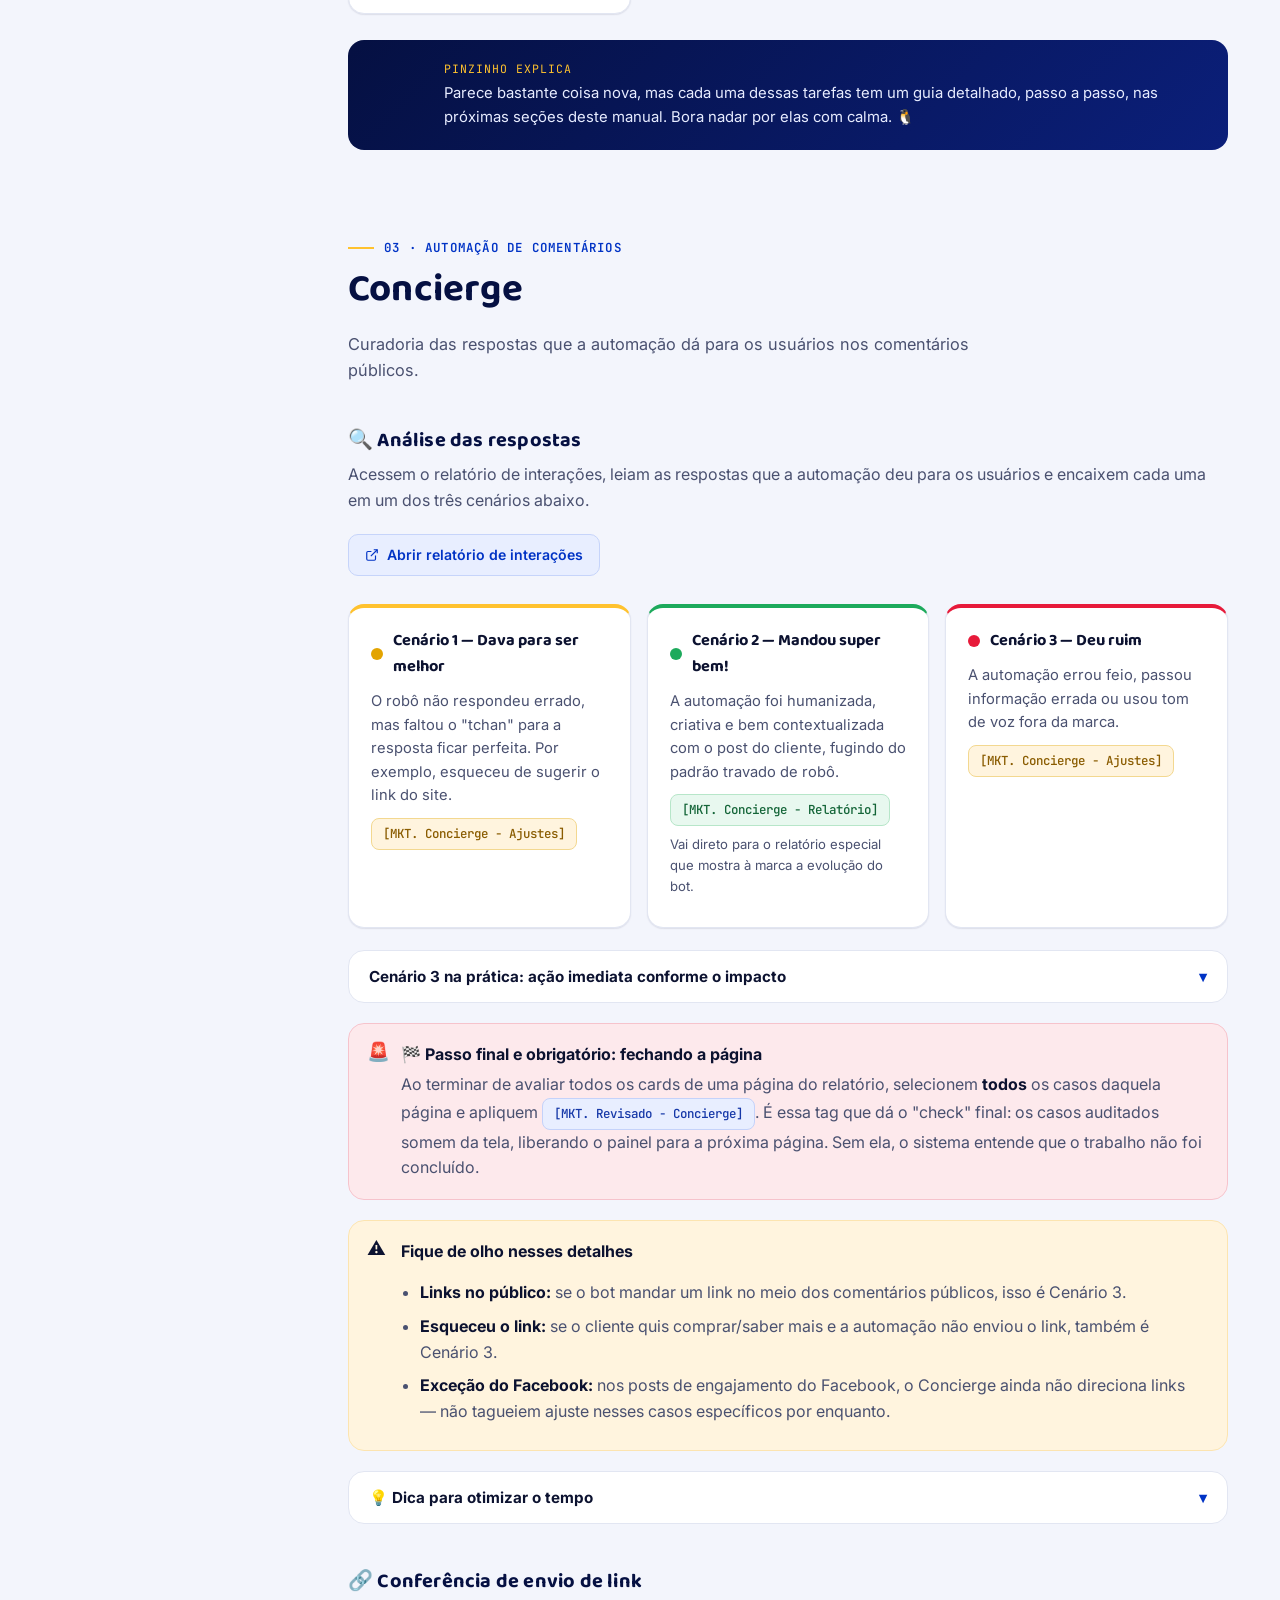
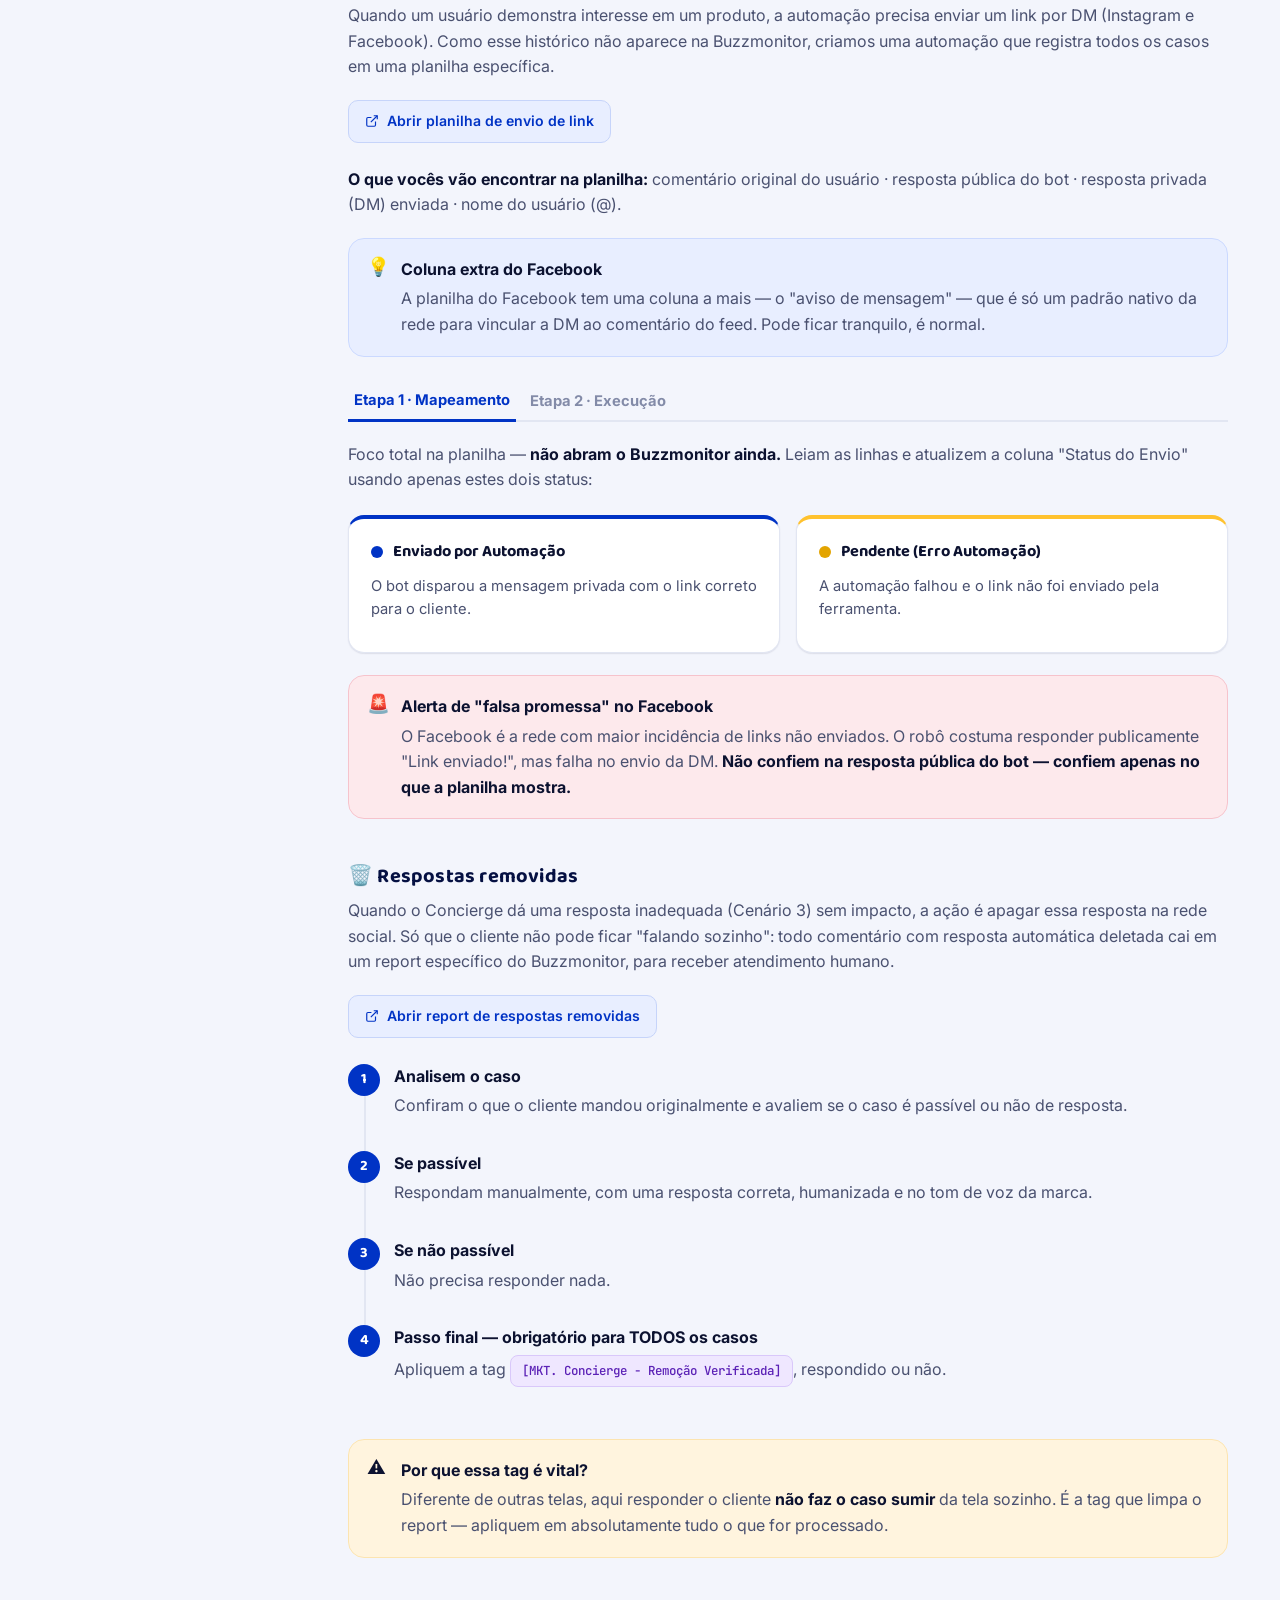
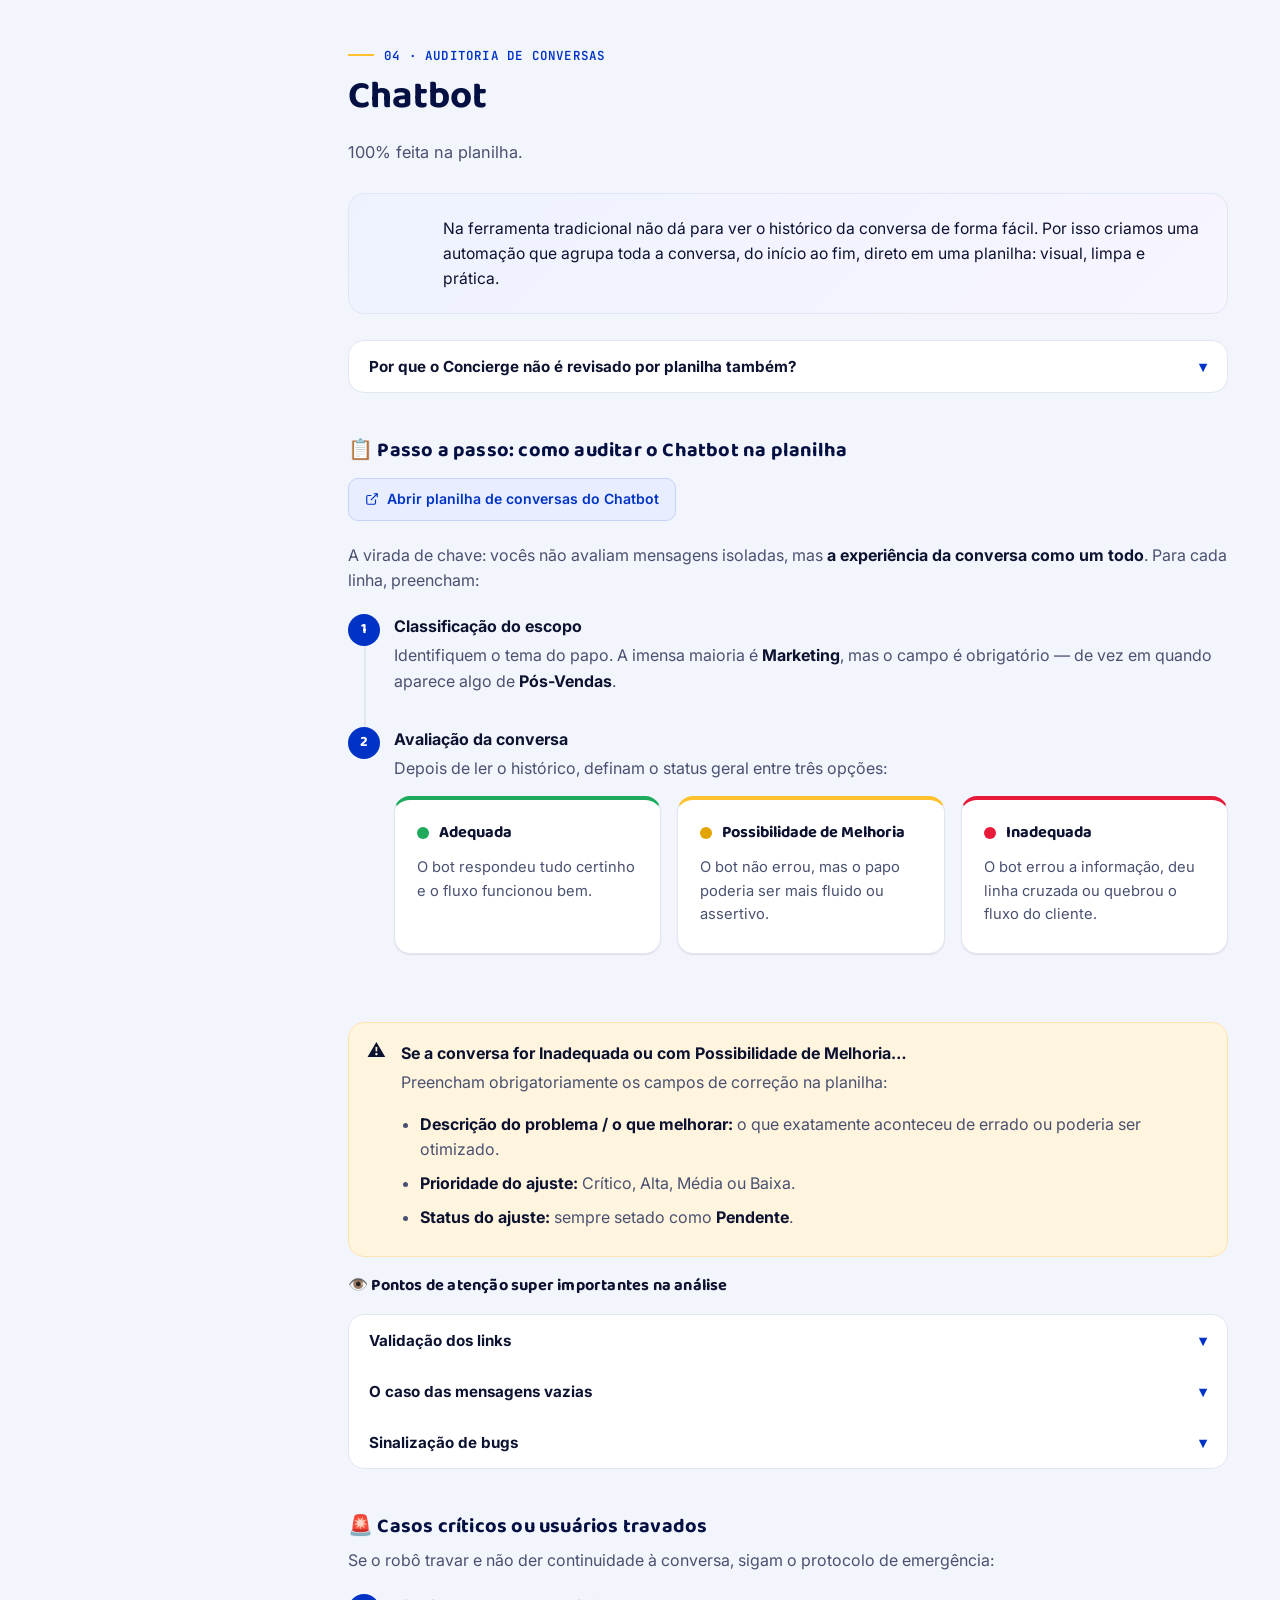
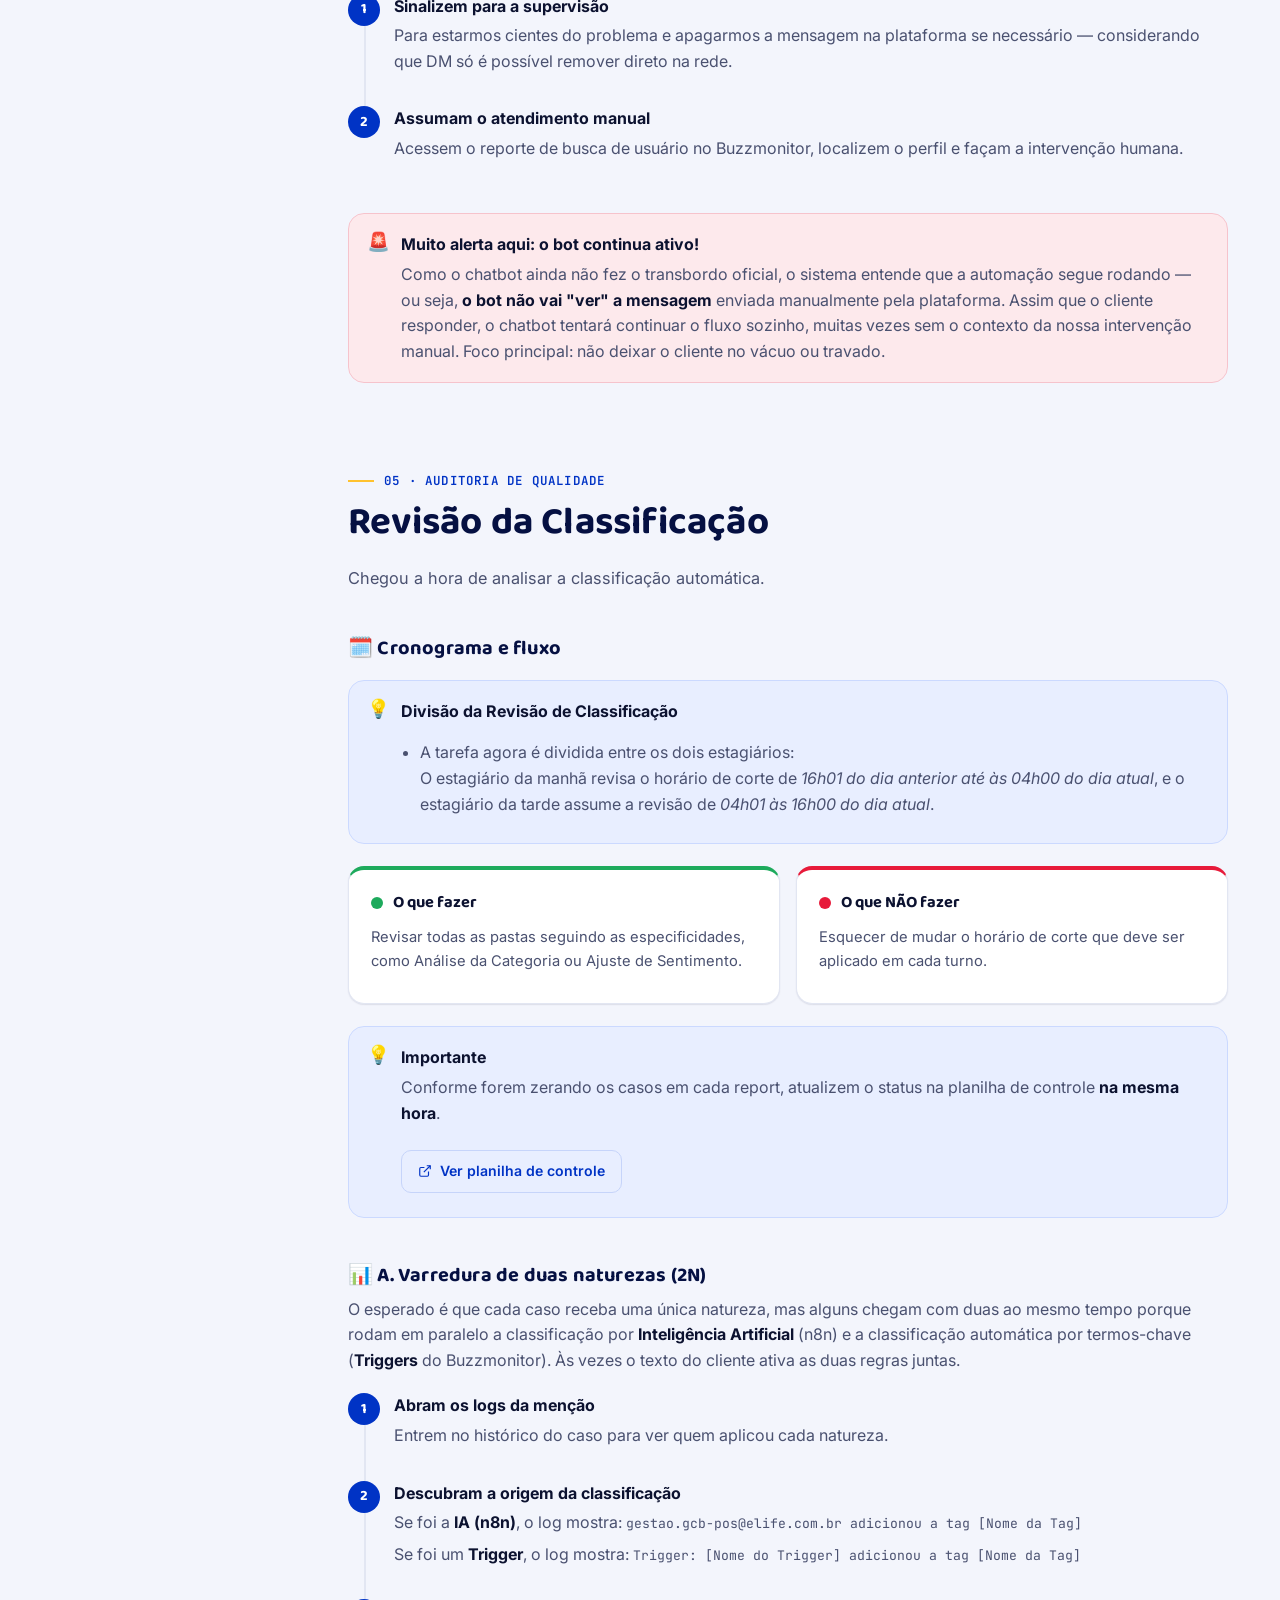
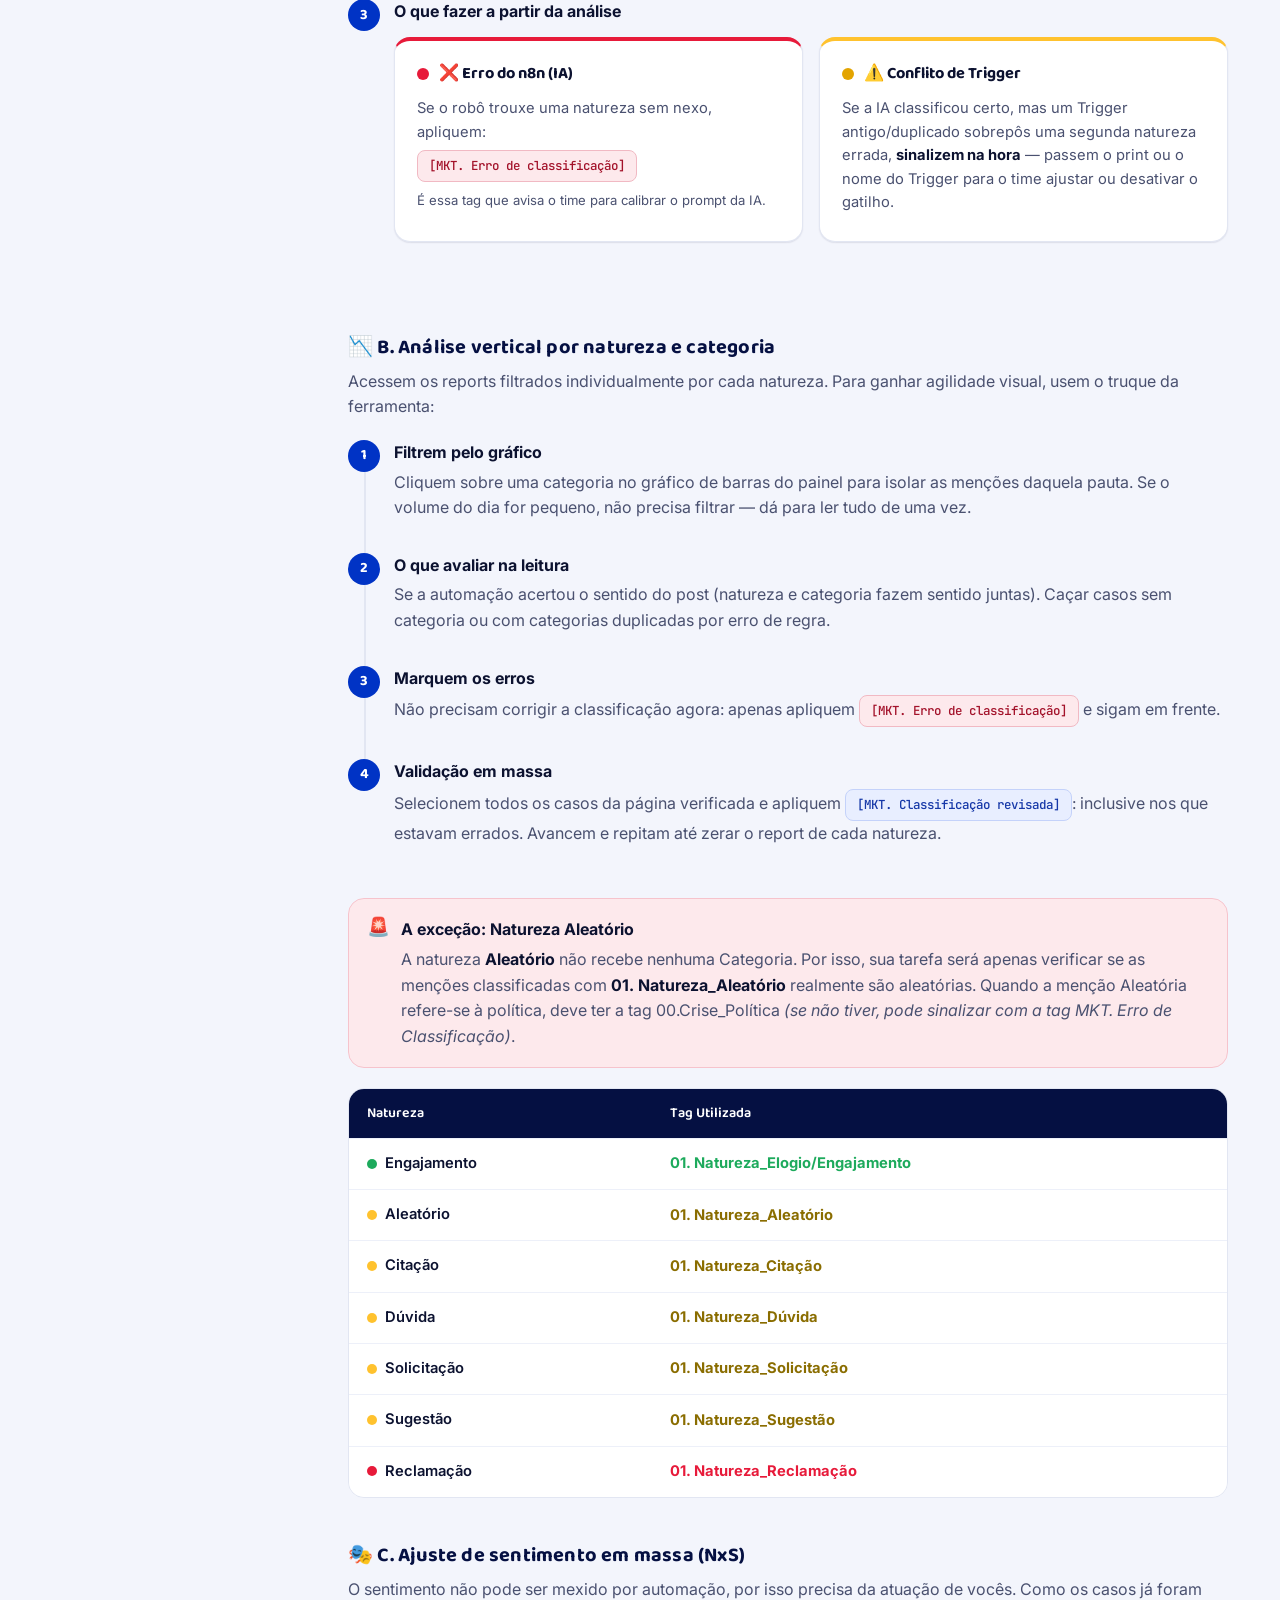
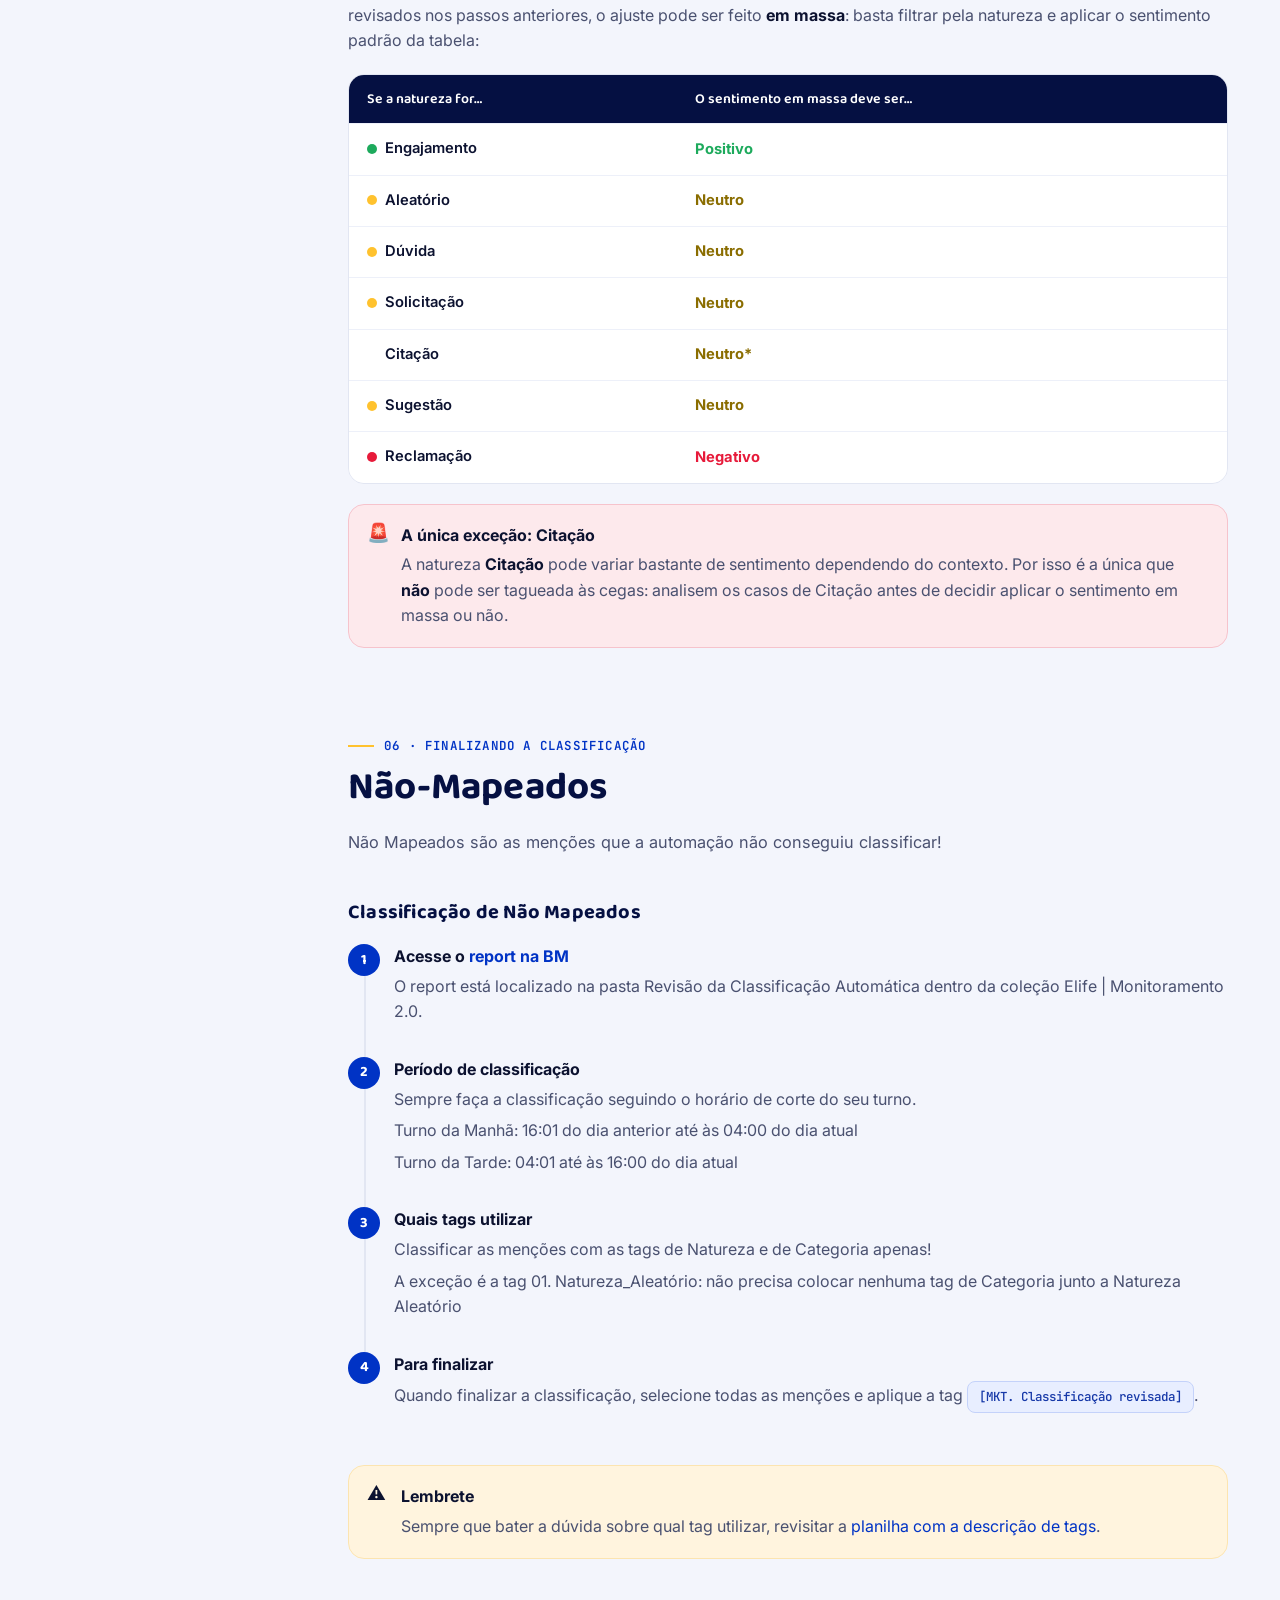
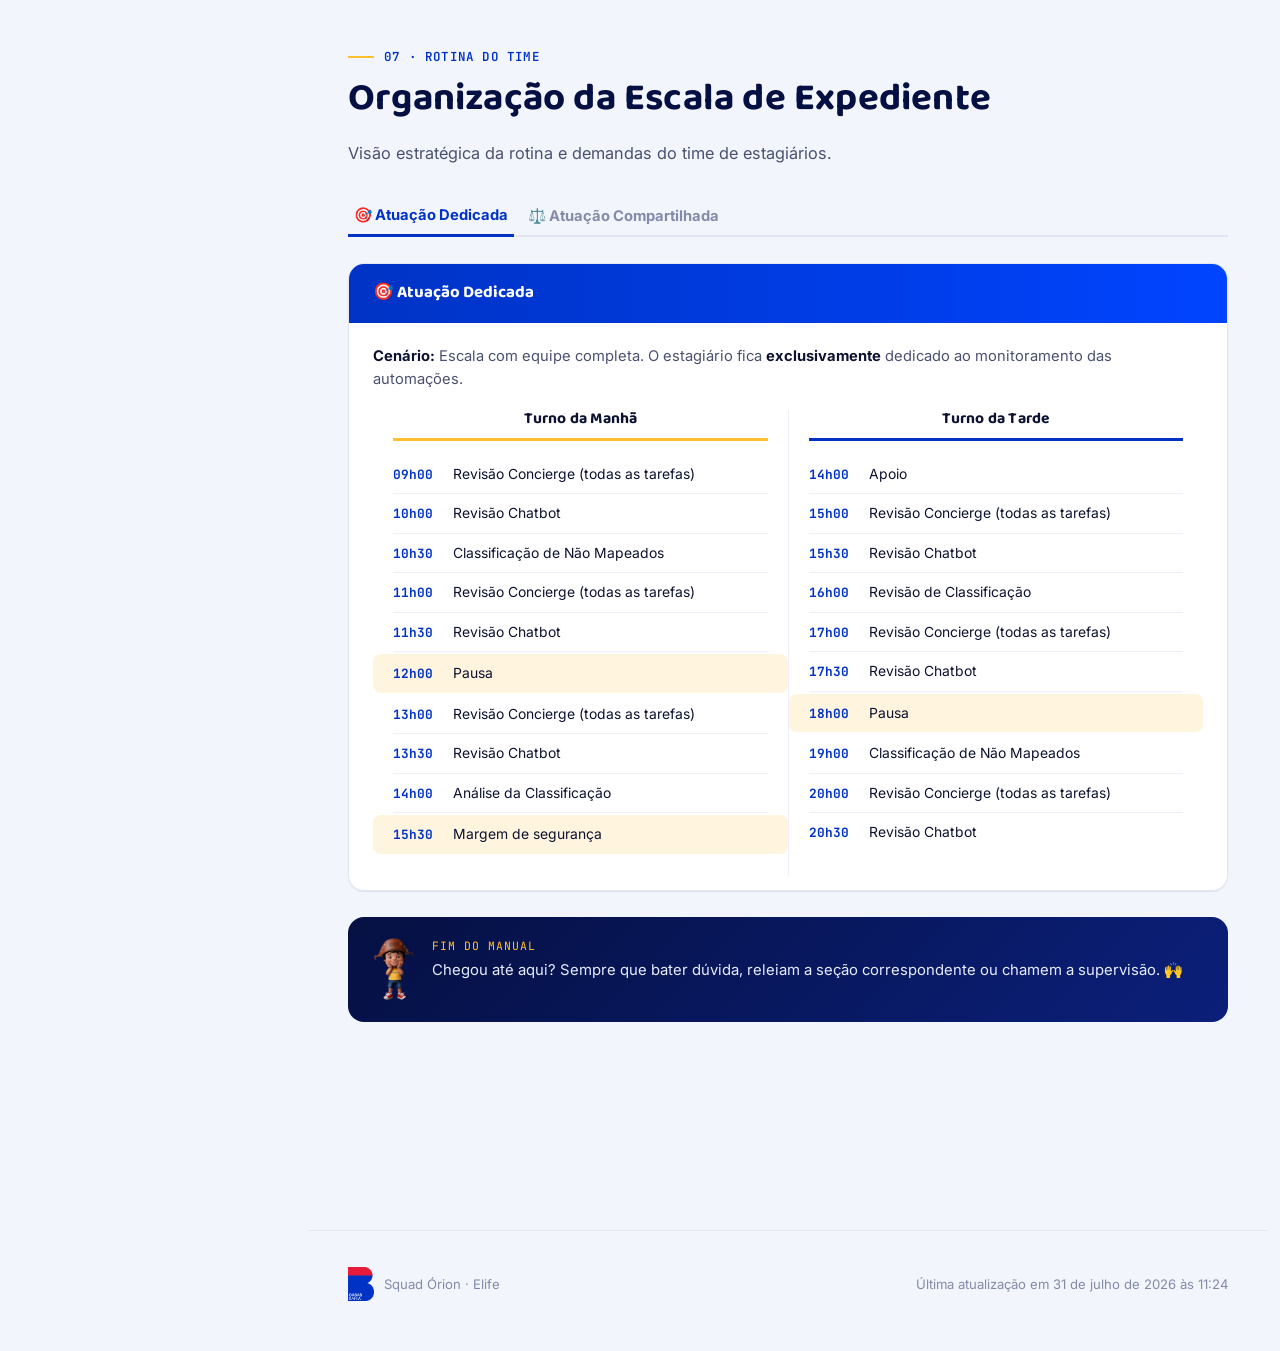
==== commit abf47b9a: "Add 'Citação' tag to nature and sentiment tables" ====
--- a/index.html
+++ b/index.html
@@ -559,6 +559,7 @@
             <tbody>
               <tr><td><span class="dot-tag"><span class="d g"></span>Engajamento</span></td><td><span class="sent-pos">01. Natureza_Elogio/Engajamento</span></td></tr>
               <tr><td><span class="dot-tag"><span class="d y"></span>Aleatório</span></td><td><span class="sent-neu">01. Natureza_Aleatório</span></td></tr>
+              <tr><td><span class="dot-tag"><span class="d y"></span>Citação</span></td><td><span class="sent-neu">01. Natureza_Citação</span></td></tr>
               <tr><td><span class="dot-tag"><span class="d y"></span>Dúvida</span></td><td><span class="sent-neu">01. Natureza_Dúvida</span></td></tr>
               <tr><td><span class="dot-tag"><span class="d y"></span>Solicitação</span></td><td><span class="sent-neu">01. Natureza_Solicitação</span></td></tr>
               <tr><td><span class="dot-tag"><span class="d y"></span>Sugestão</span></td><td><span class="sent-neu">01. Natureza_Sugestão</span></td></tr>
@@ -579,6 +580,7 @@
               <tr><td><span class="dot-tag"><span class="d y"></span>Aleatório</span></td><td><span class="sent-neu">Neutro</span></td></tr>
               <tr><td><span class="dot-tag"><span class="d y"></span>Dúvida</span></td><td><span class="sent-neu">Neutro</span></td></tr>
               <tr><td><span class="dot-tag"><span class="d y"></span>Solicitação</span></td><td><span class="sent-neu">Neutro</span></td></tr>
+              <tr><td><span class="dot-tag"><span class="d b"></span>Citação</span></td><td><span class="sent-neu">Neutro*</span></td></tr>
               <tr><td><span class="dot-tag"><span class="d y"></span>Sugestão</span></td><td><span class="sent-neu">Neutro</span></td></tr>
               <tr><td><span class="dot-tag"><span class="d r"></span>Reclamação</span></td><td><span class="sent-neg">Negativo</span></td></tr>
             </tbody>
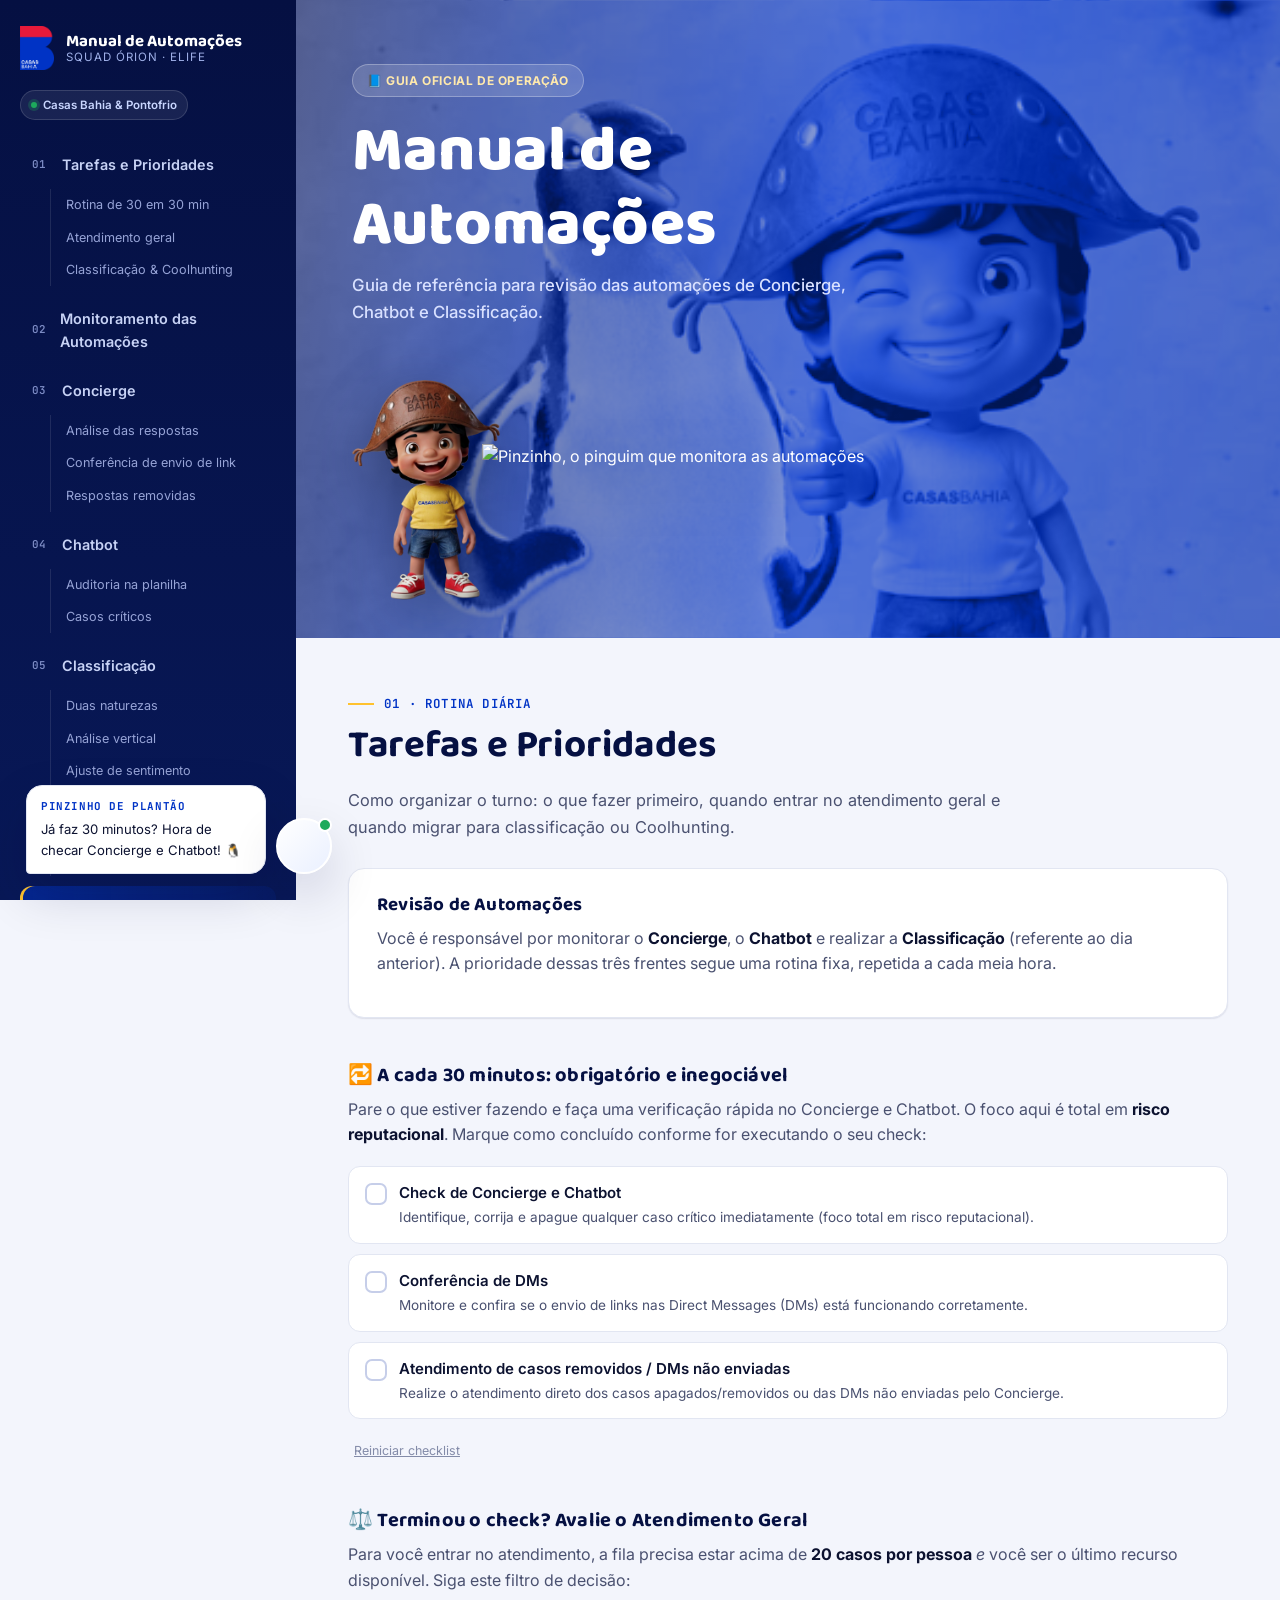
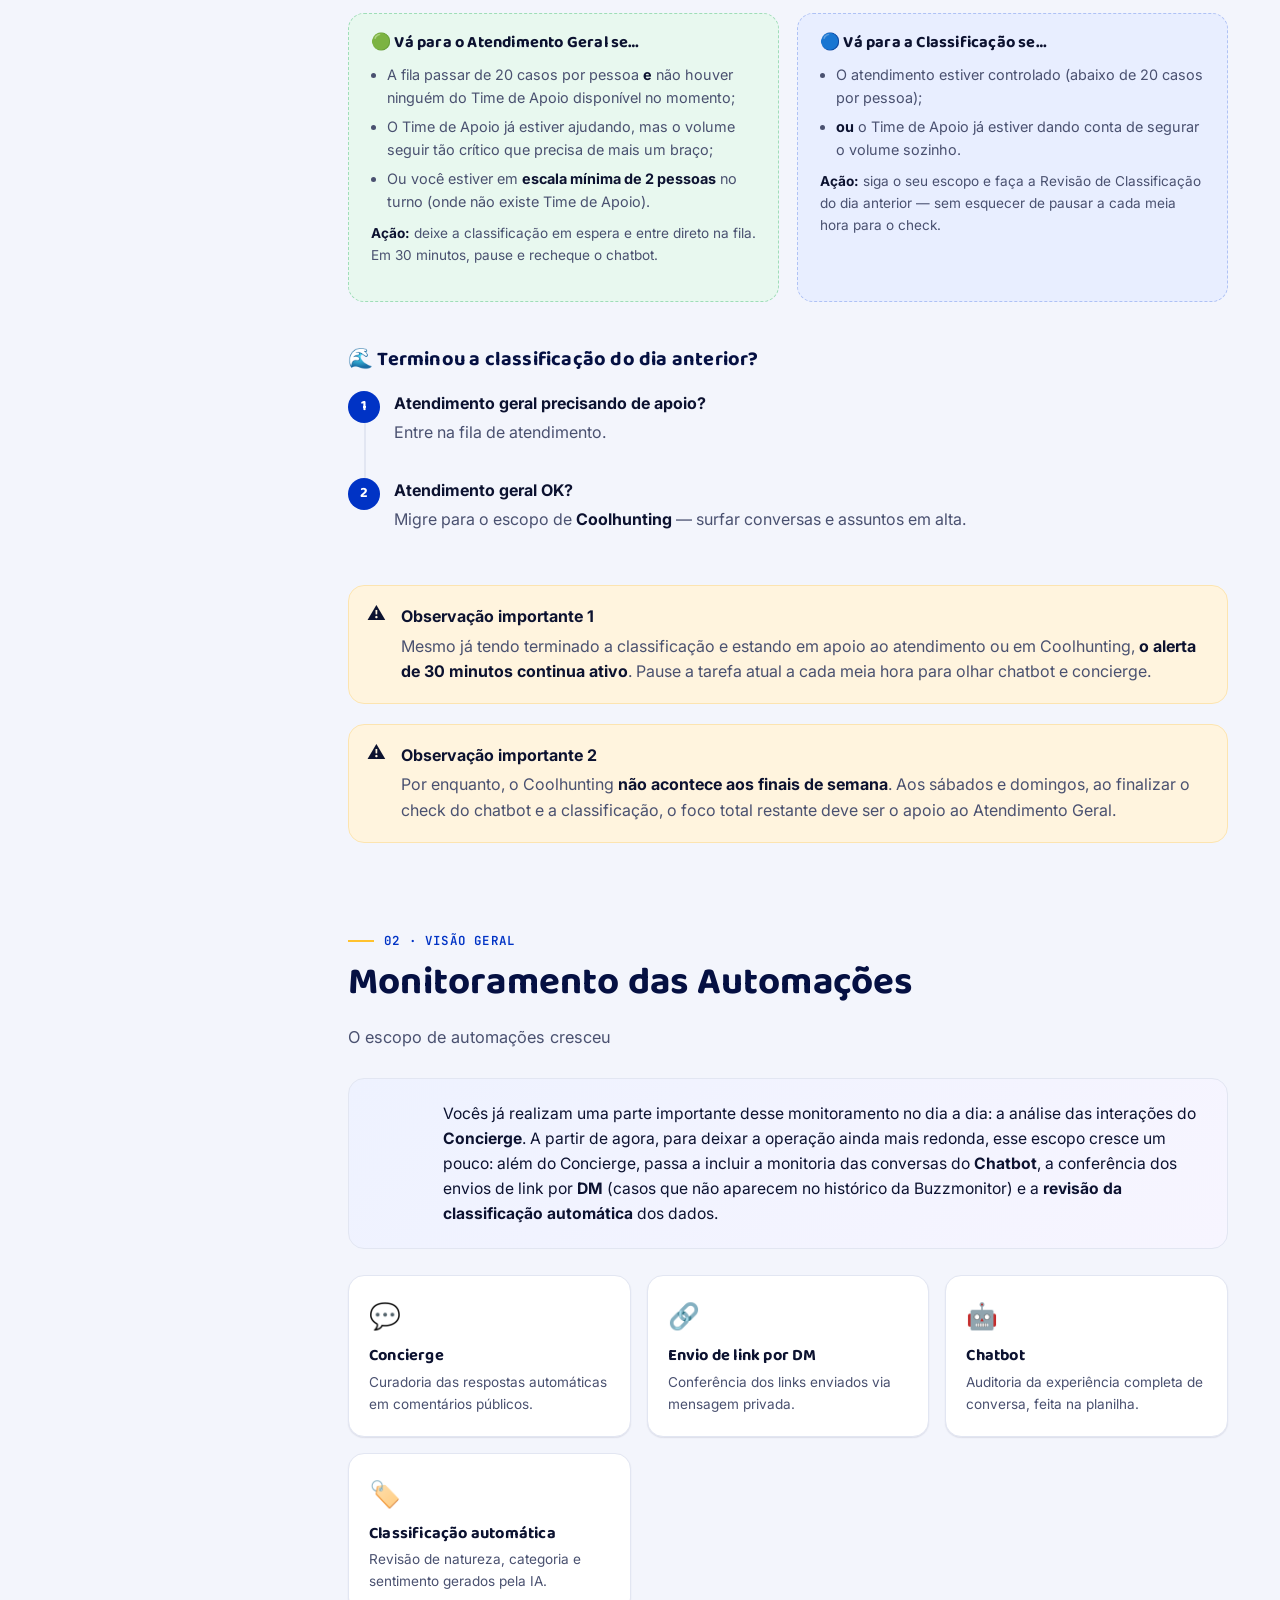
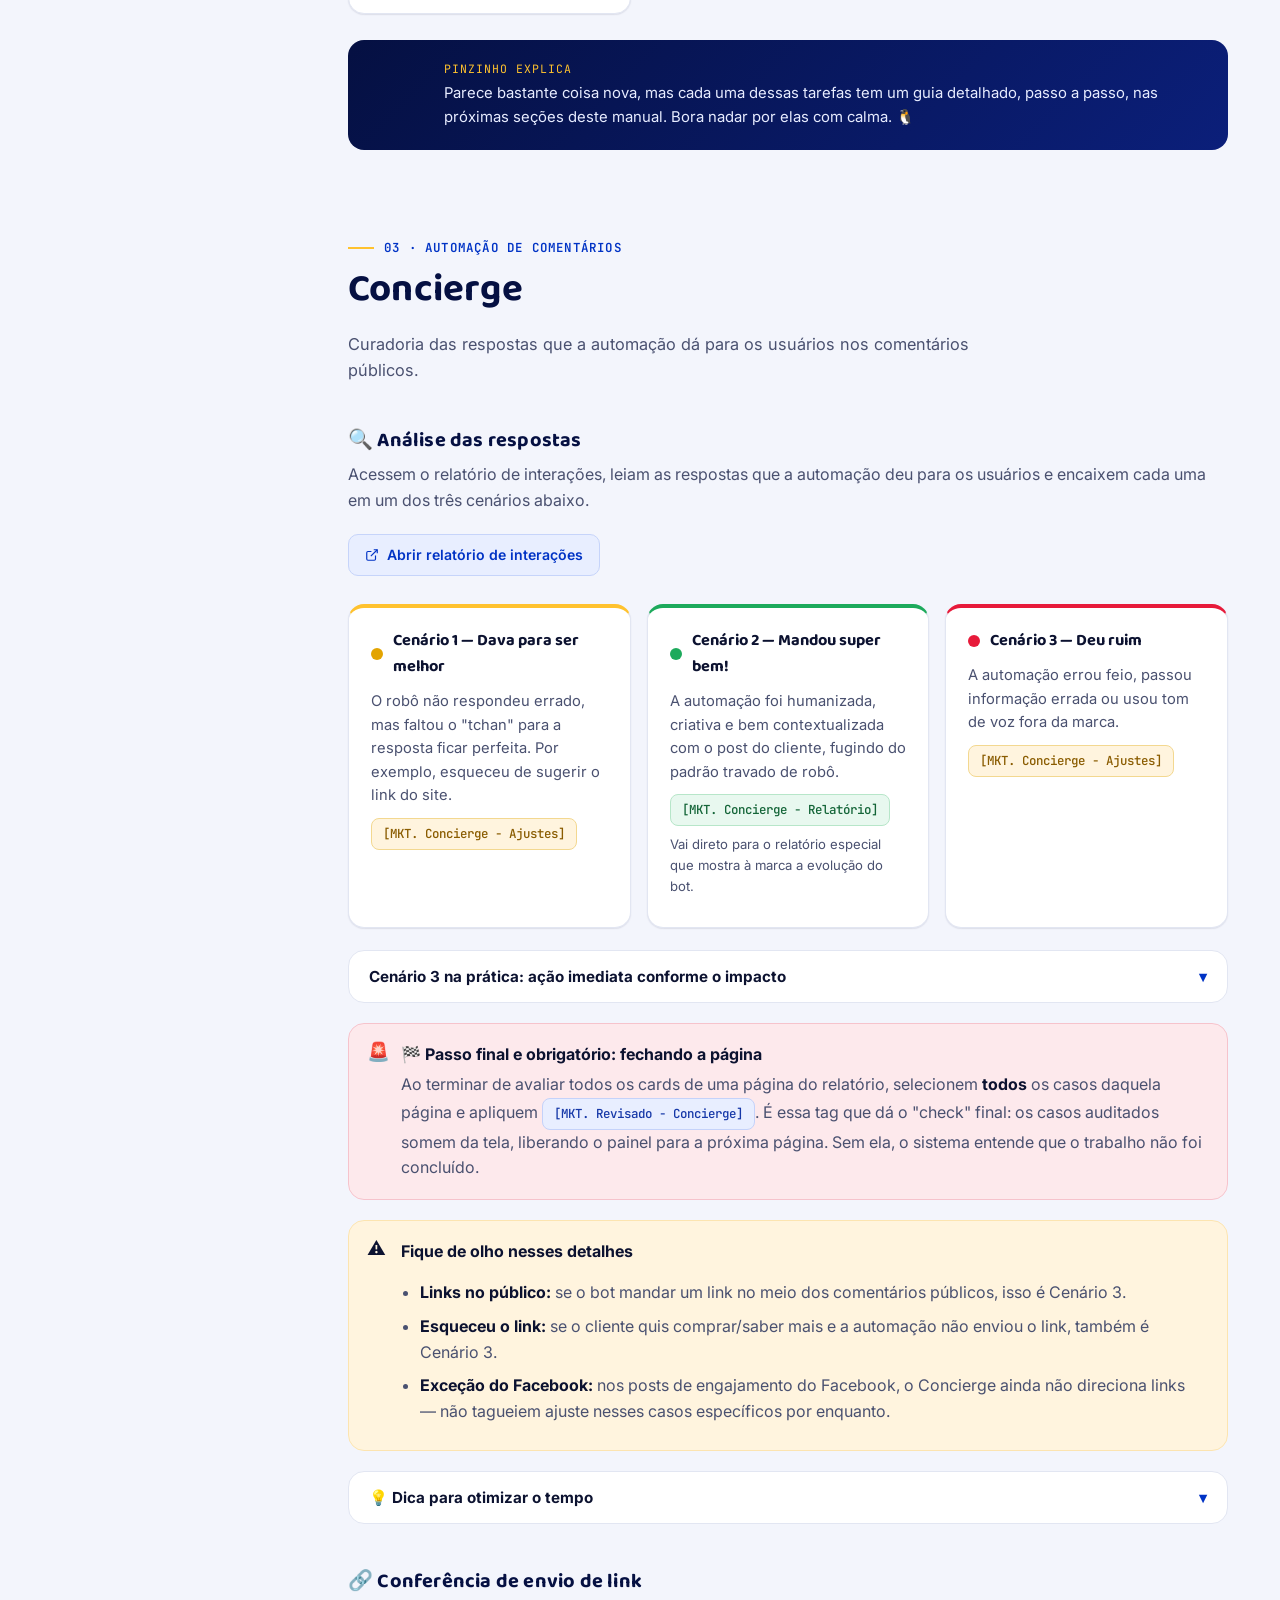
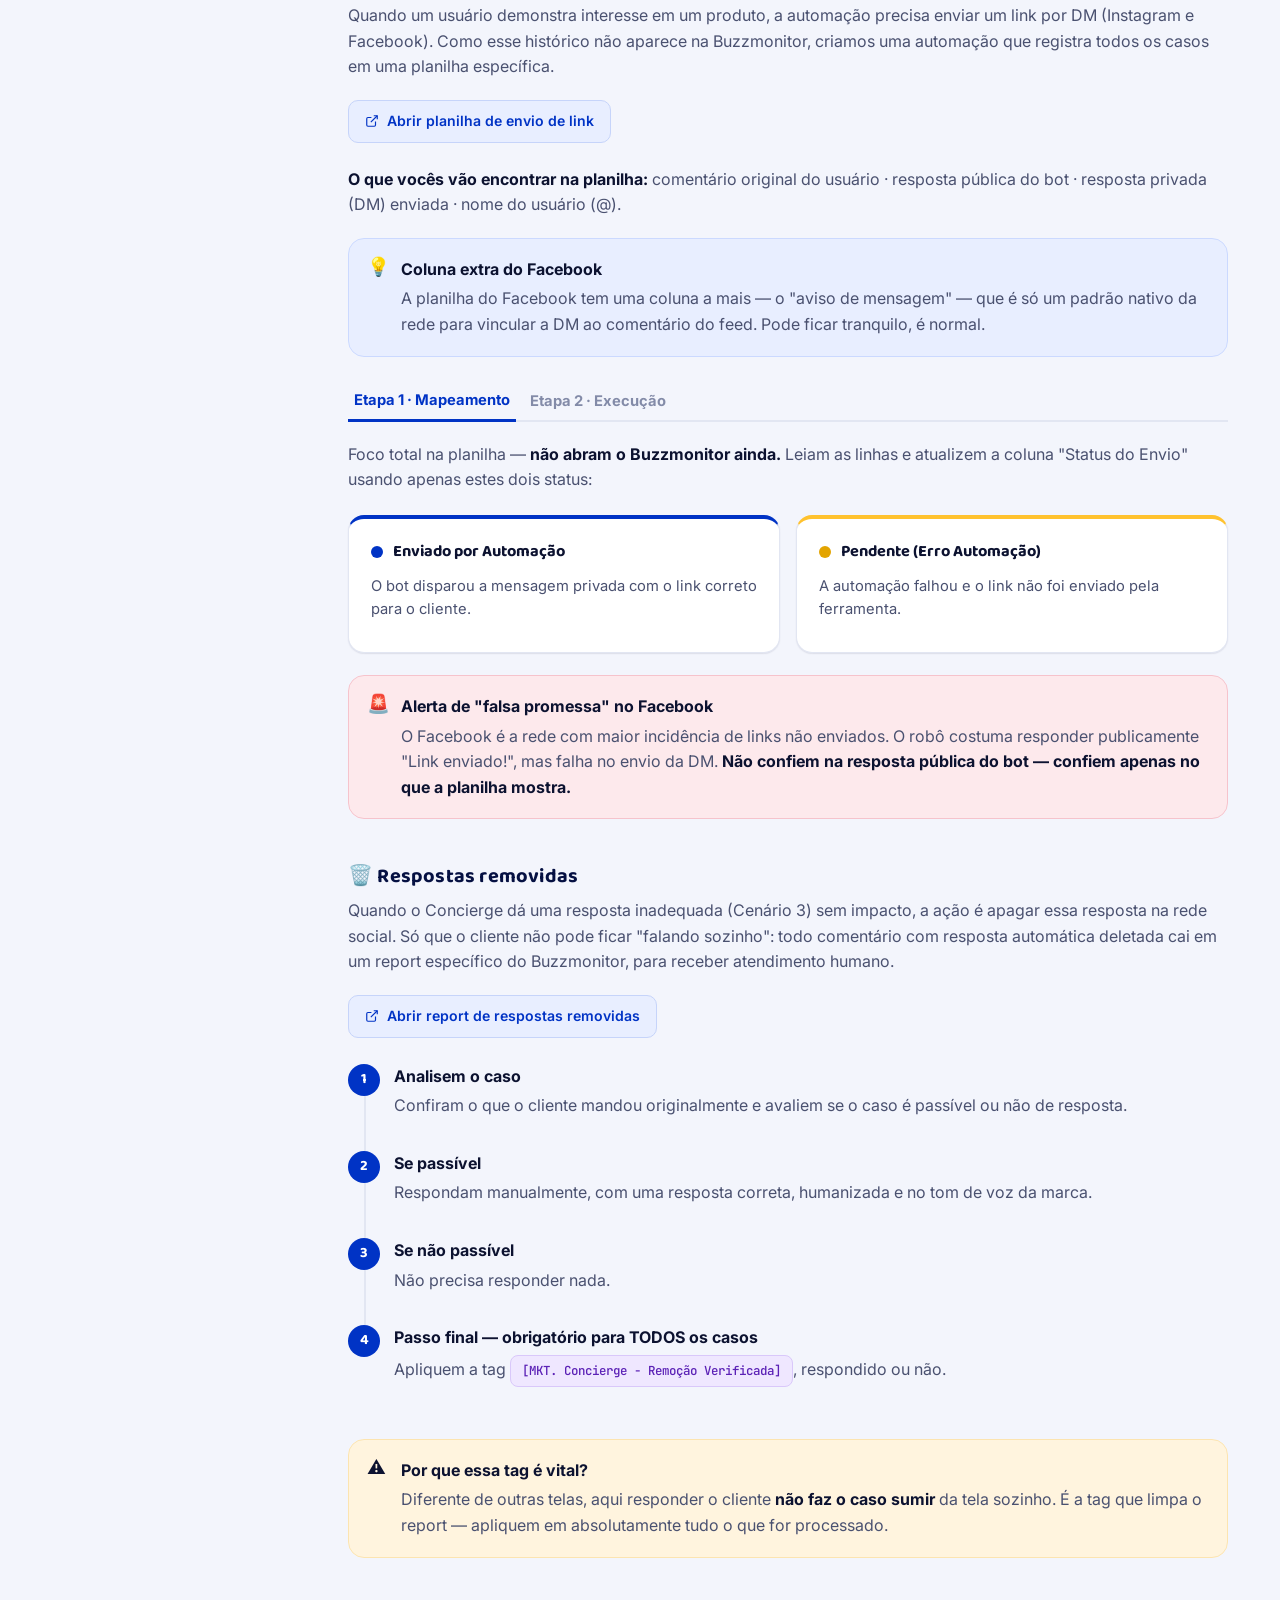
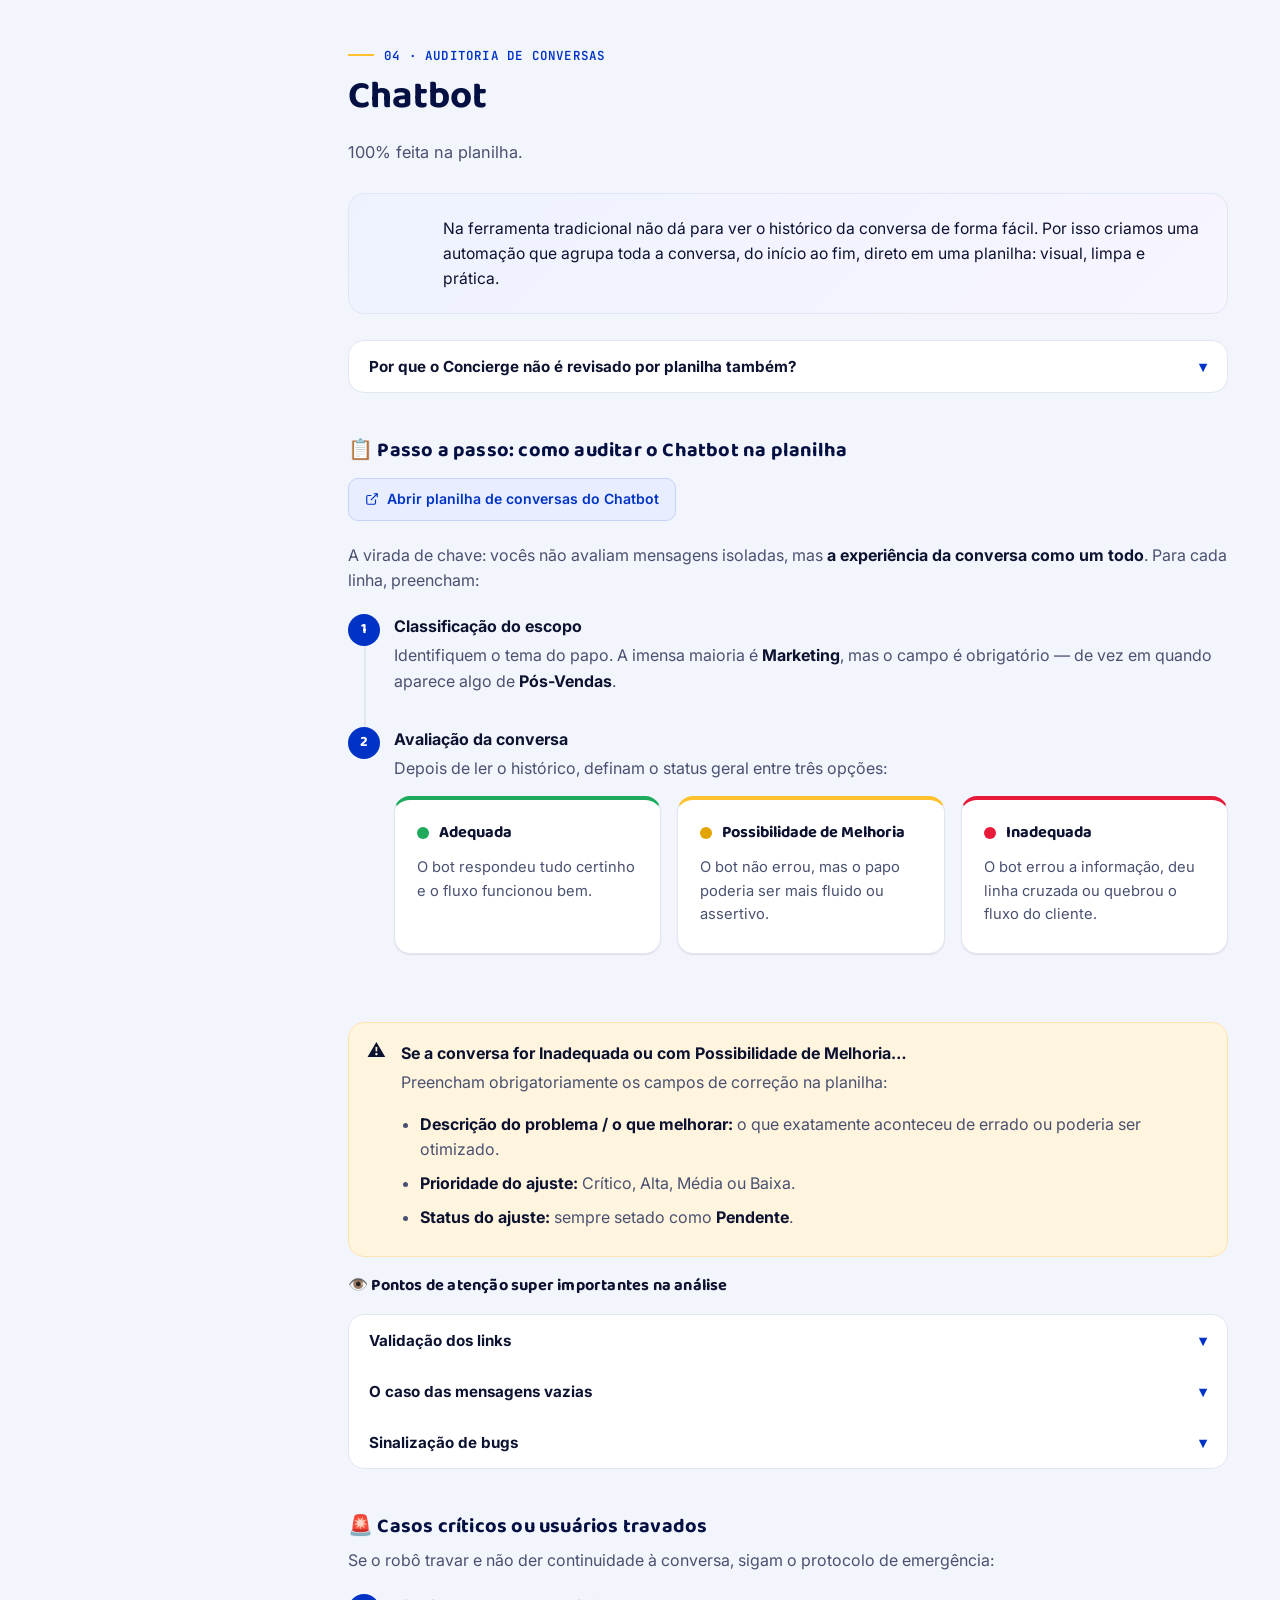
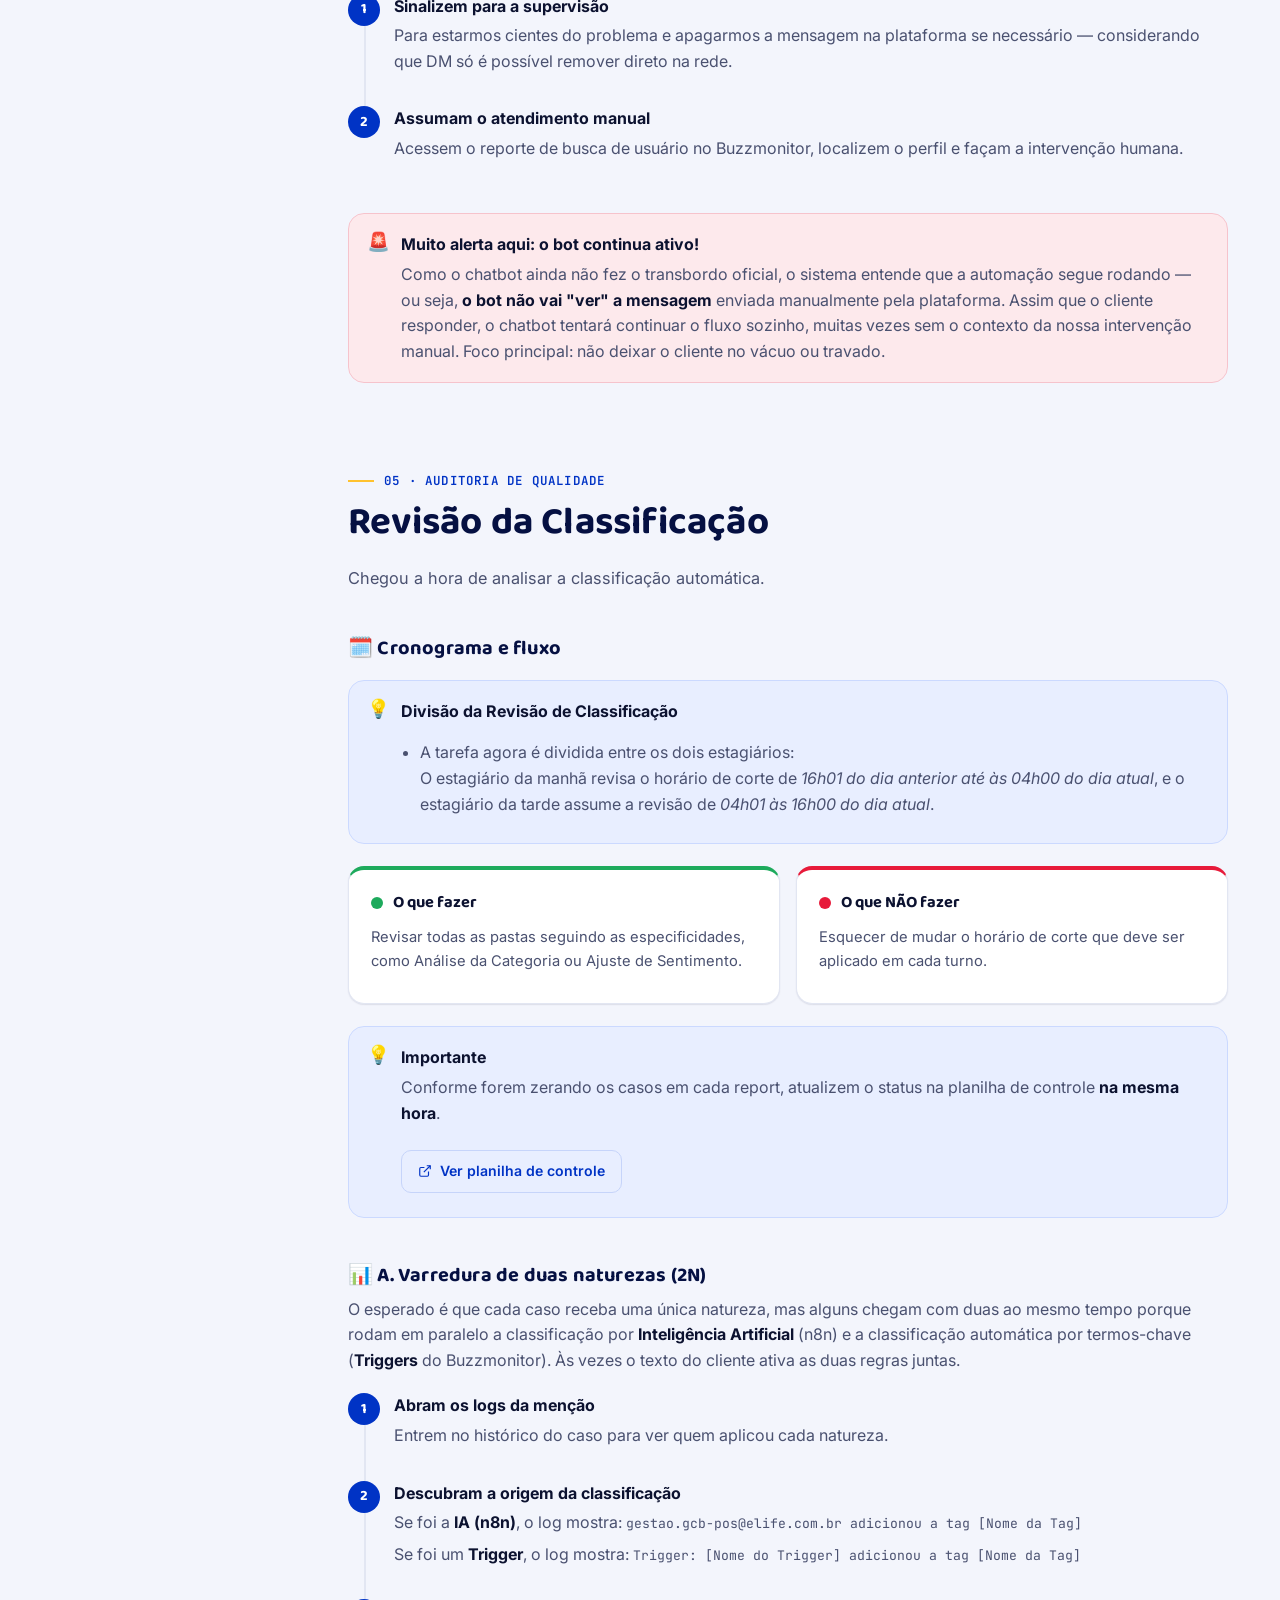
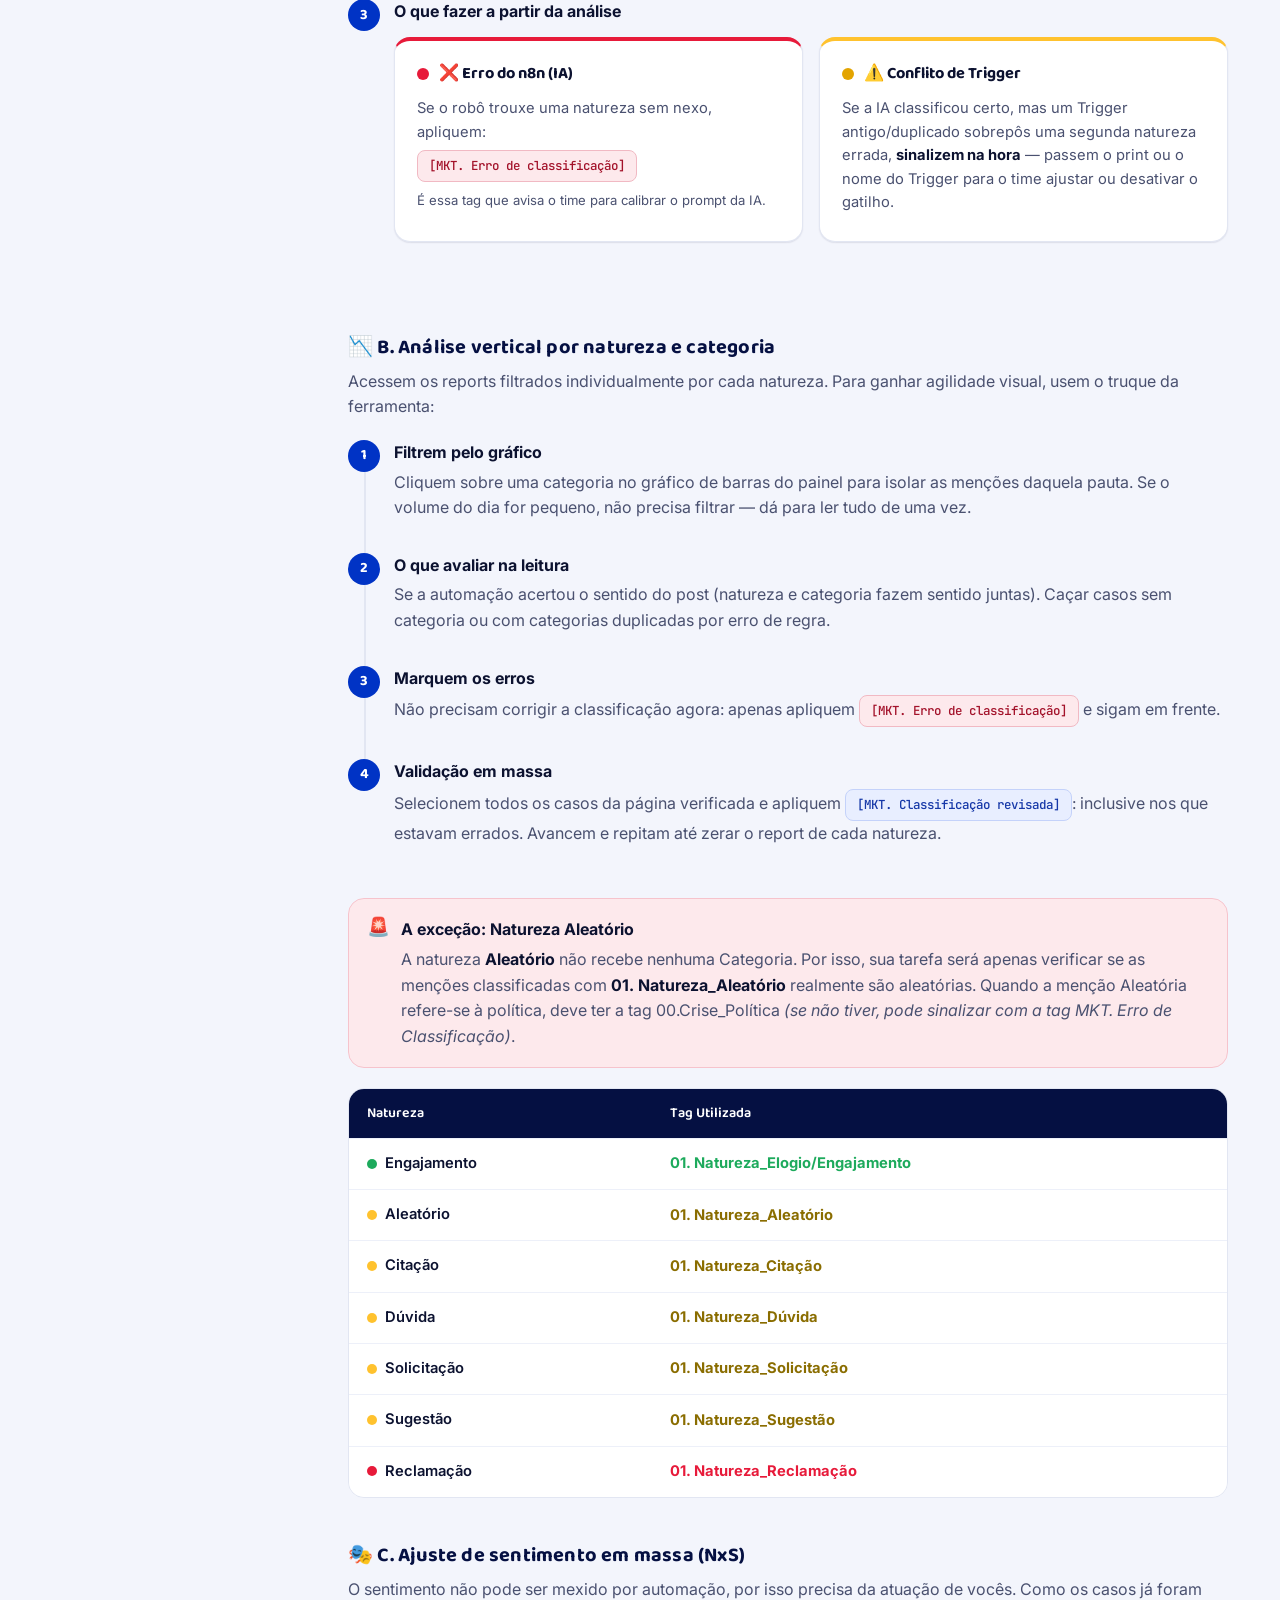
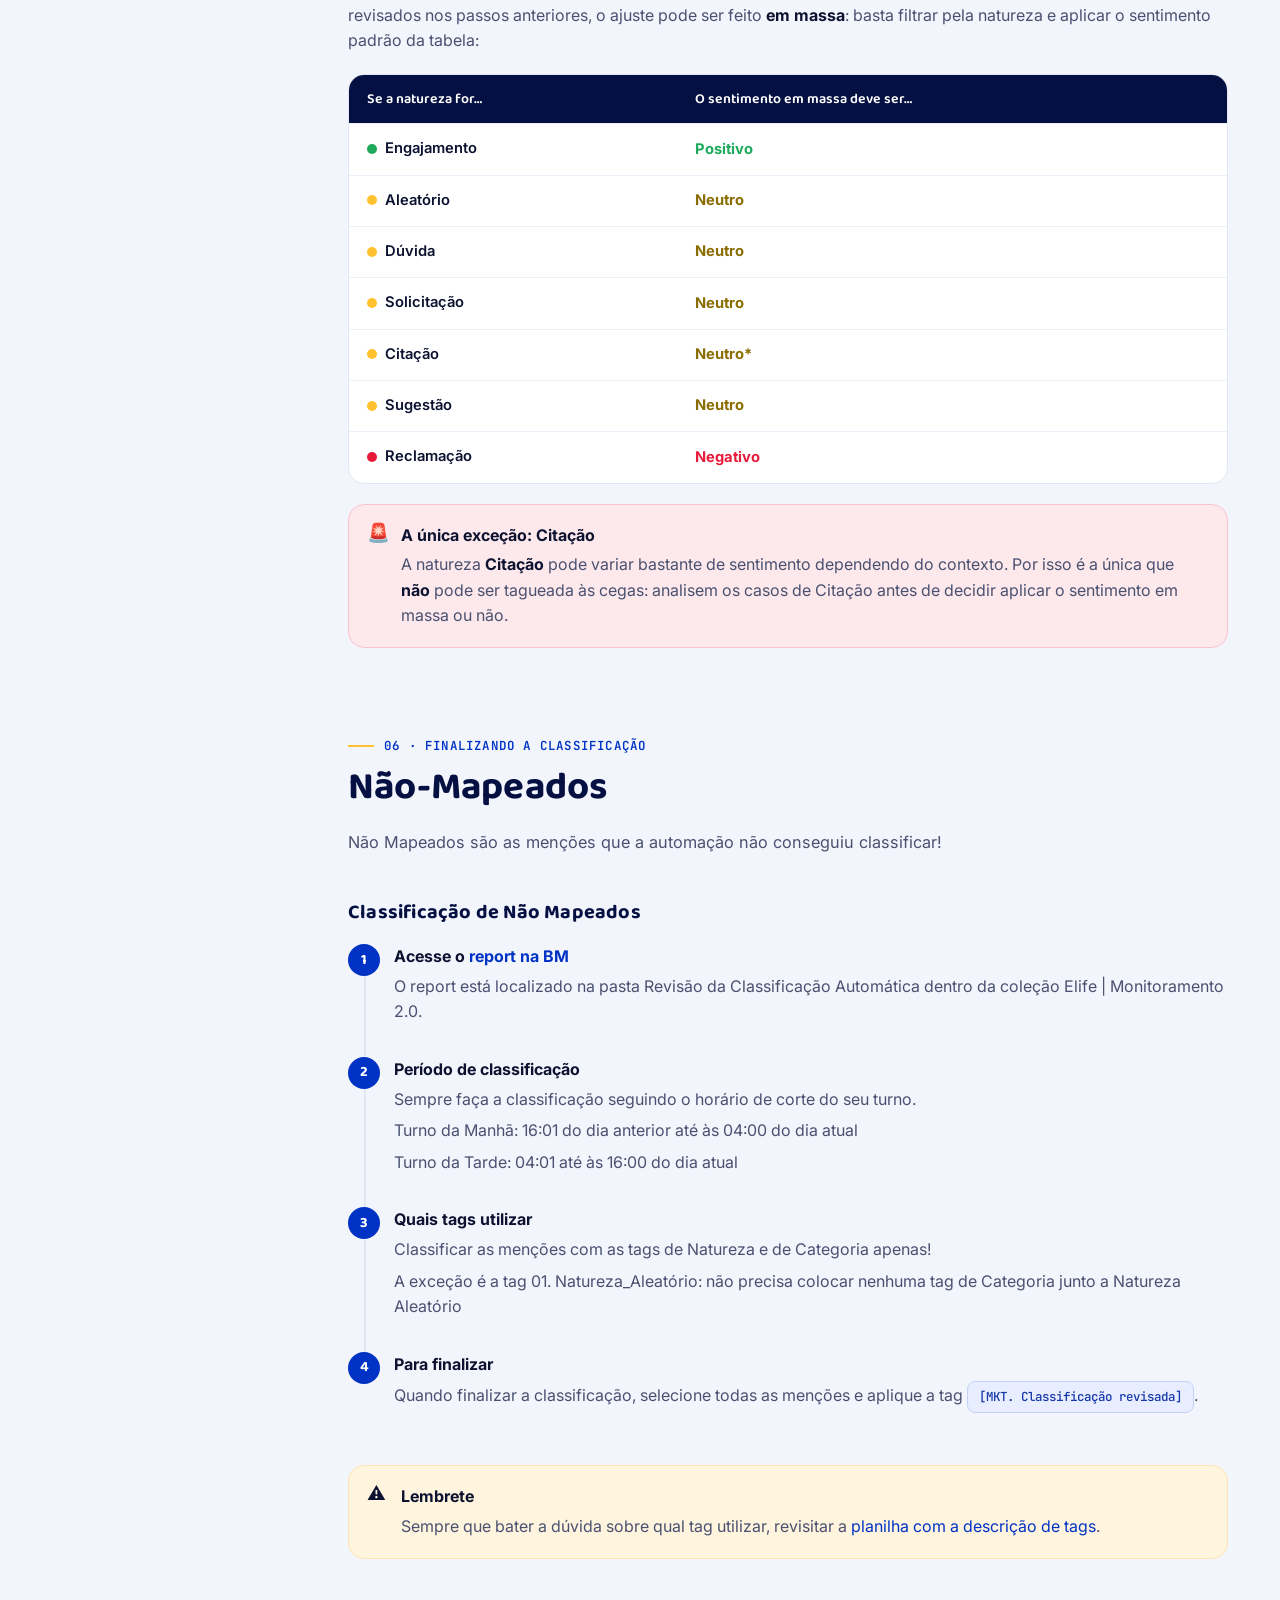
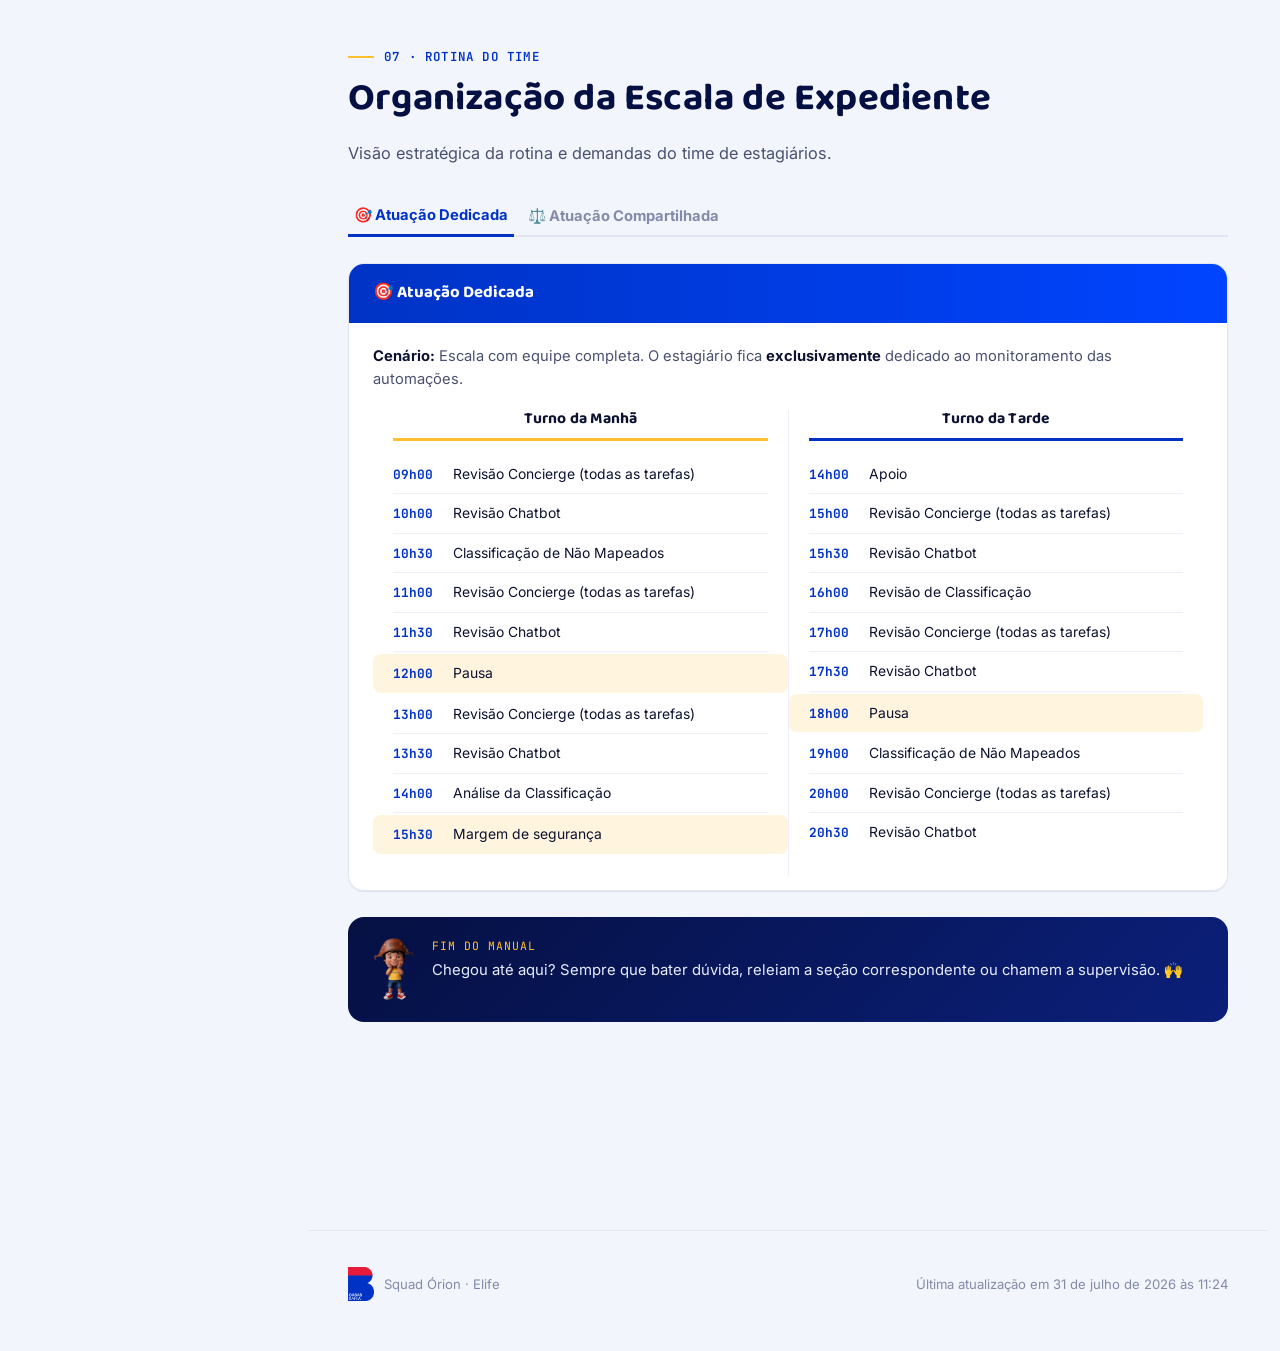
==== commit f8939f38: "Change tag color for 'Citação' from blue to yellow" ====
--- a/index.html
+++ b/index.html
@@ -580,7 +580,7 @@
               <tr><td><span class="dot-tag"><span class="d y"></span>Aleatório</span></td><td><span class="sent-neu">Neutro</span></td></tr>
               <tr><td><span class="dot-tag"><span class="d y"></span>Dúvida</span></td><td><span class="sent-neu">Neutro</span></td></tr>
               <tr><td><span class="dot-tag"><span class="d y"></span>Solicitação</span></td><td><span class="sent-neu">Neutro</span></td></tr>
-              <tr><td><span class="dot-tag"><span class="d b"></span>Citação</span></td><td><span class="sent-neu">Neutro*</span></td></tr>
+              <tr><td><span class="dot-tag"><span class="d y"></span>Citação</span></td><td><span class="sent-neu">Neutro*</span></td></tr>
               <tr><td><span class="dot-tag"><span class="d y"></span>Sugestão</span></td><td><span class="sent-neu">Neutro</span></td></tr>
               <tr><td><span class="dot-tag"><span class="d r"></span>Reclamação</span></td><td><span class="sent-neg">Negativo</span></td></tr>
             </tbody>
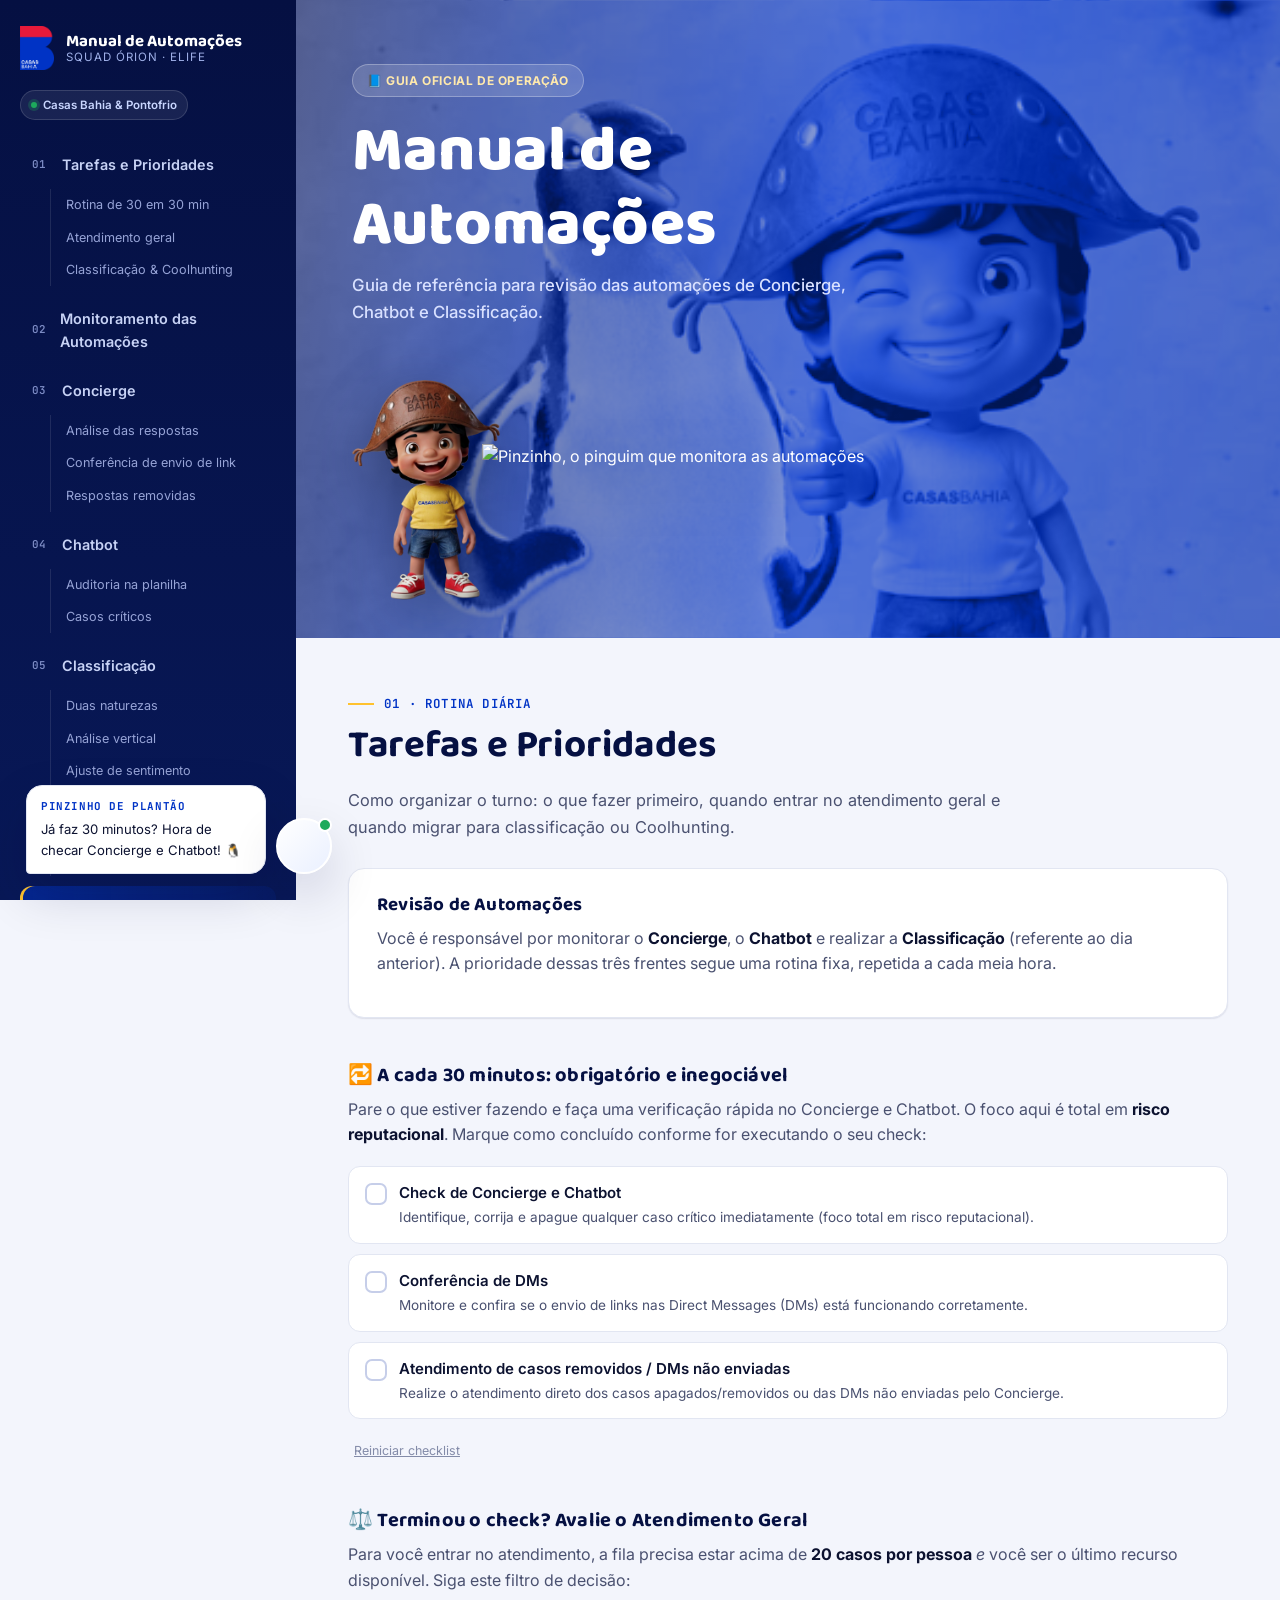
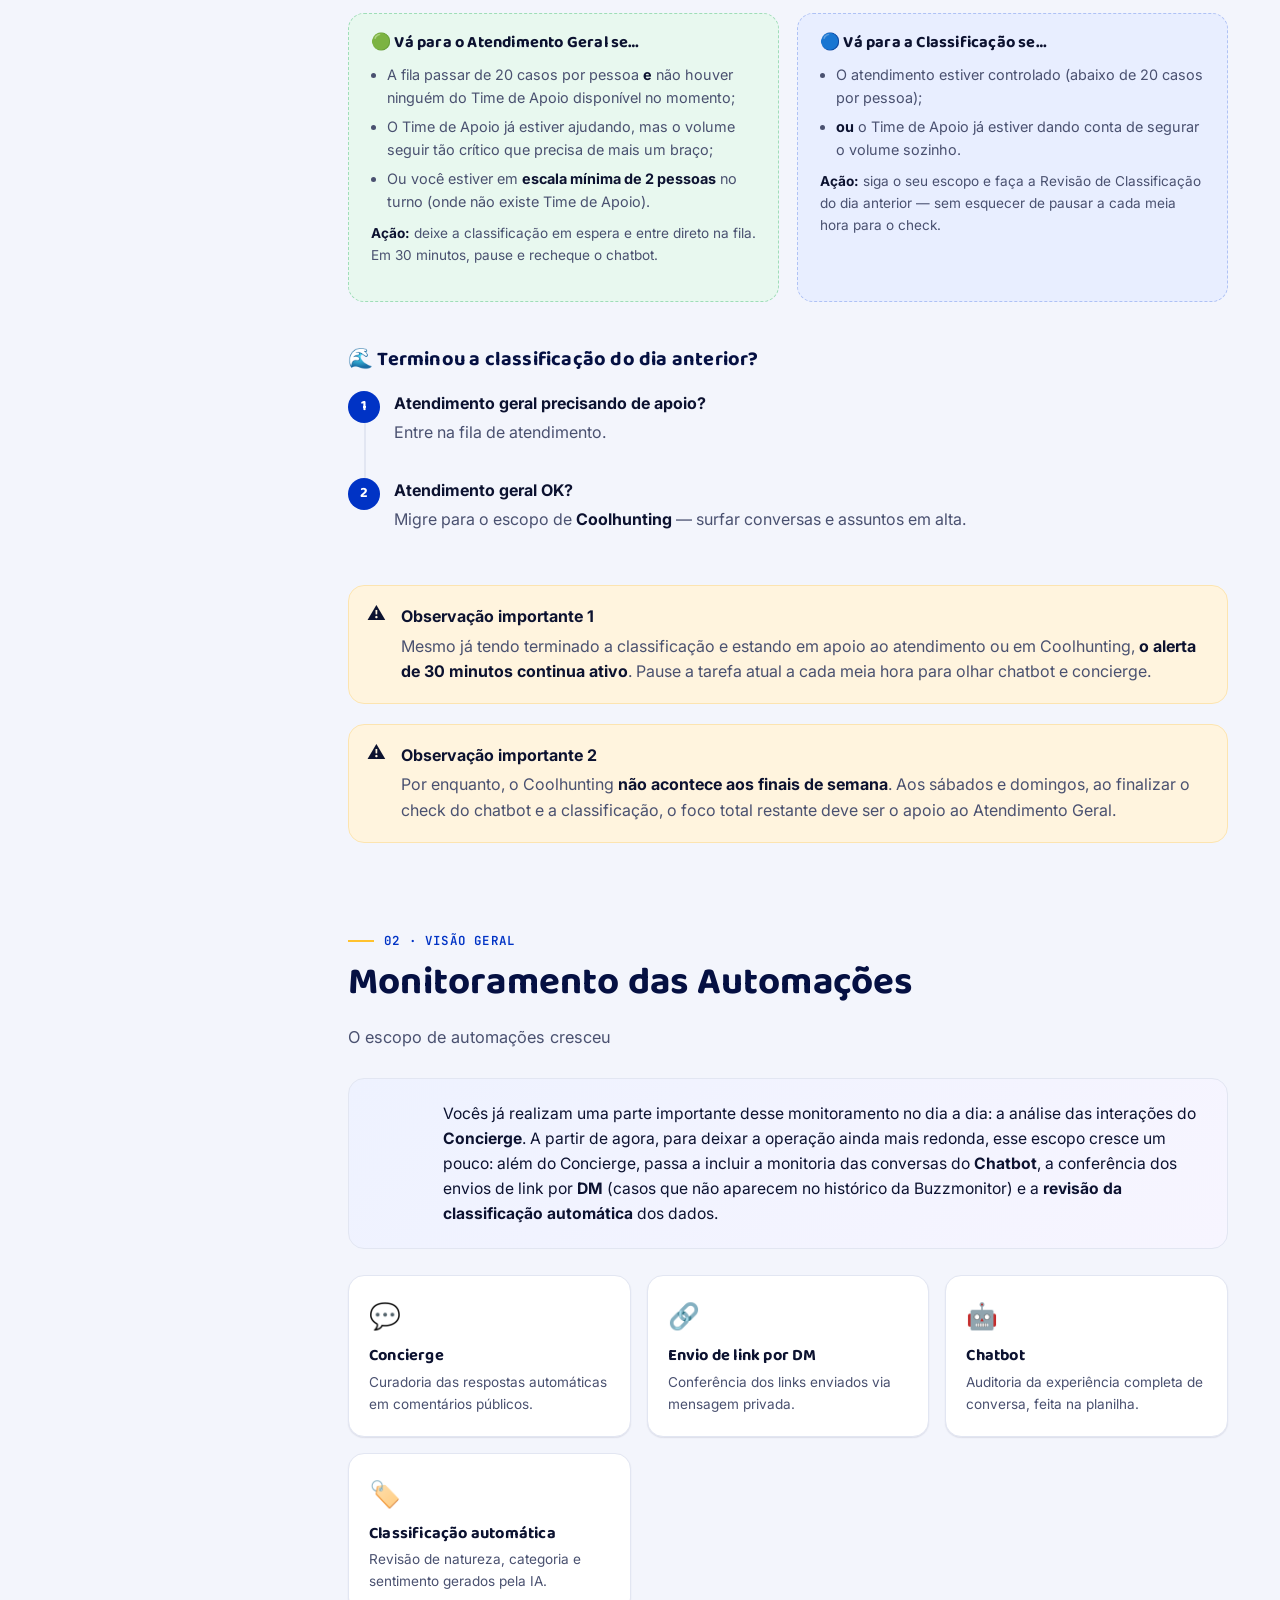
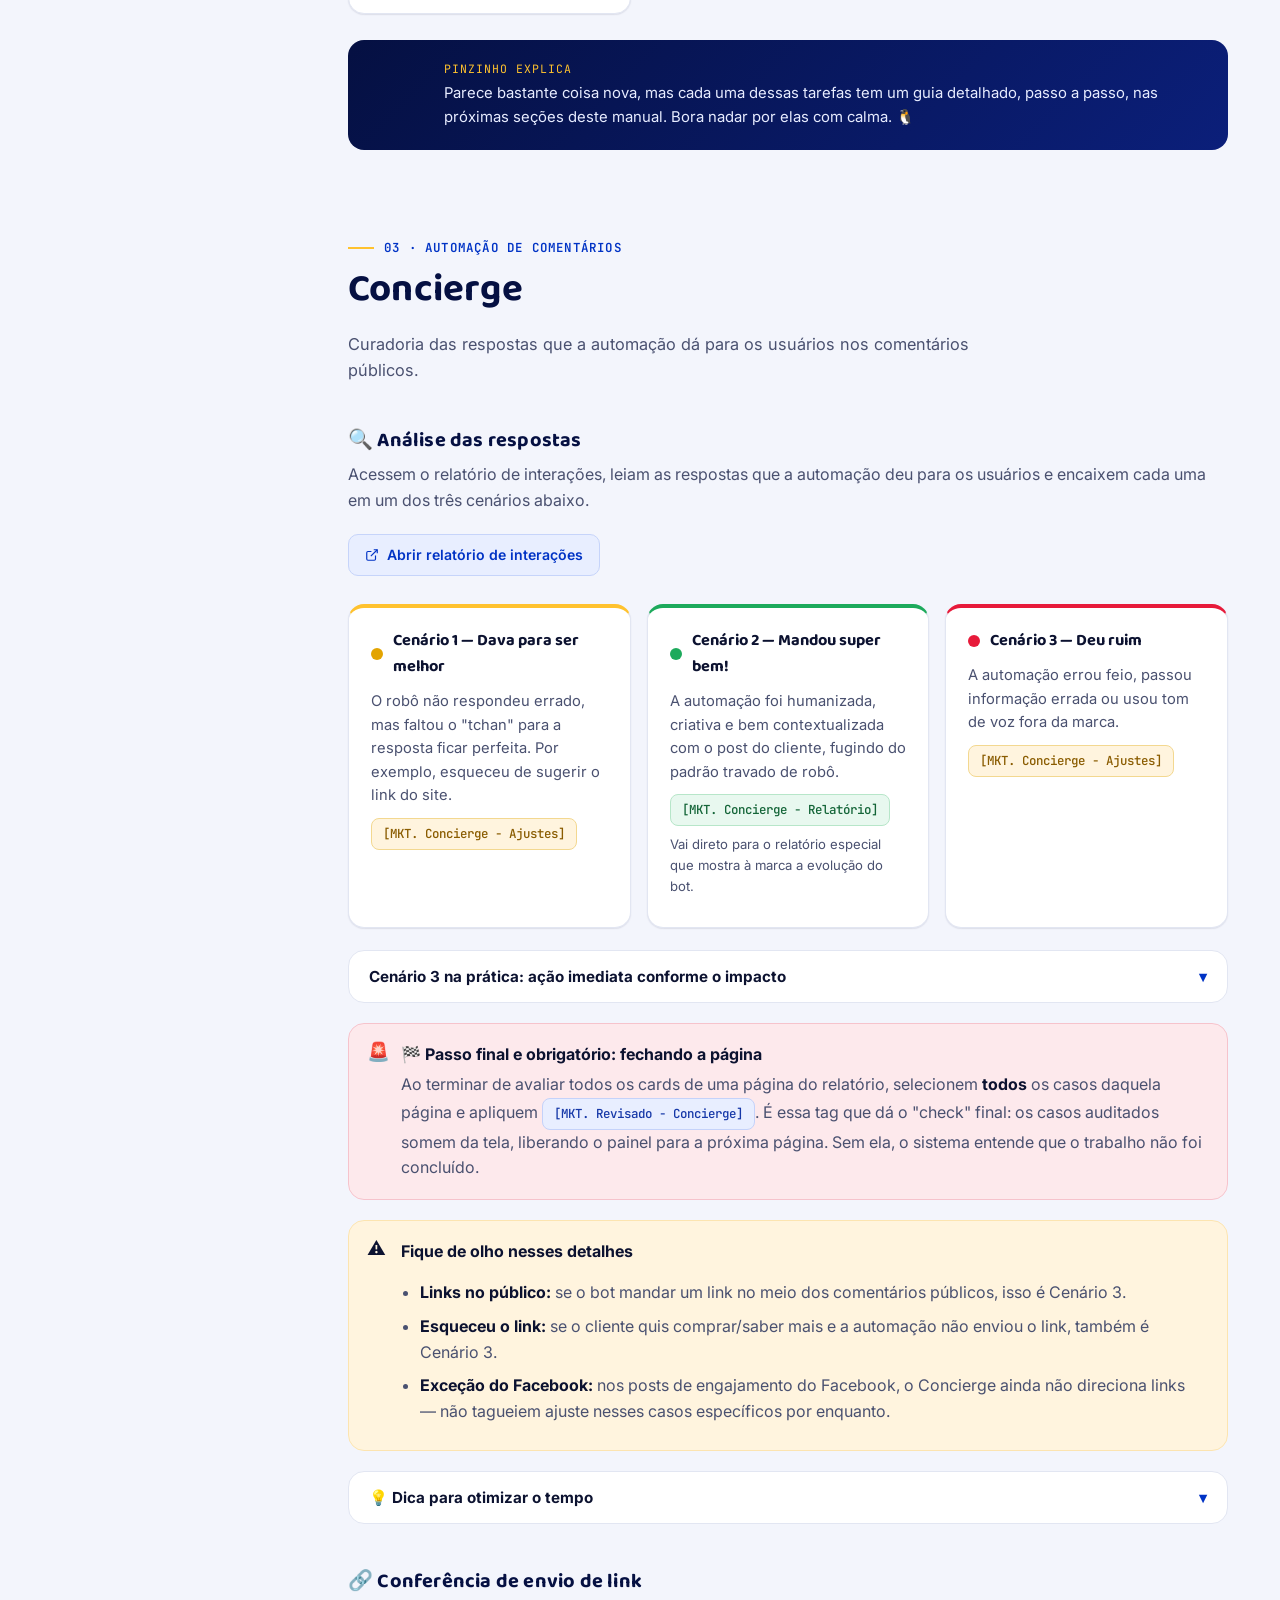
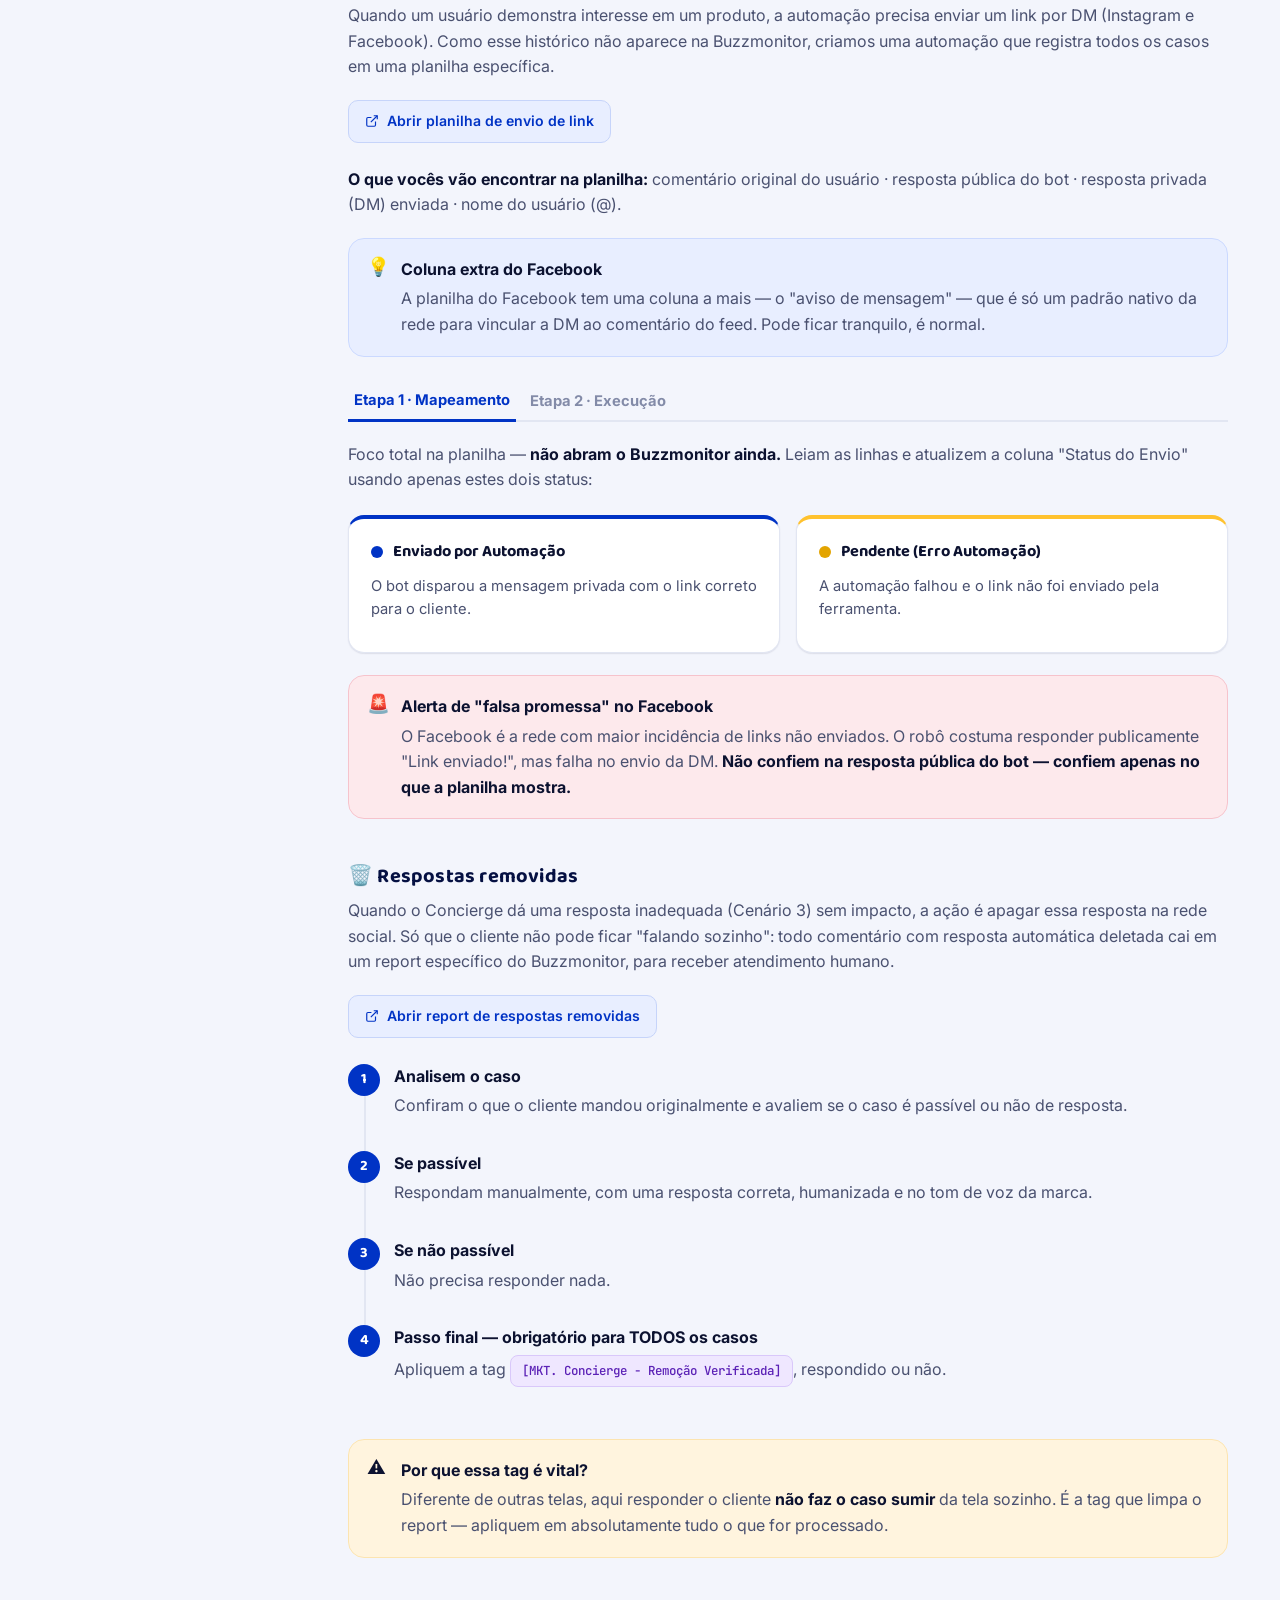
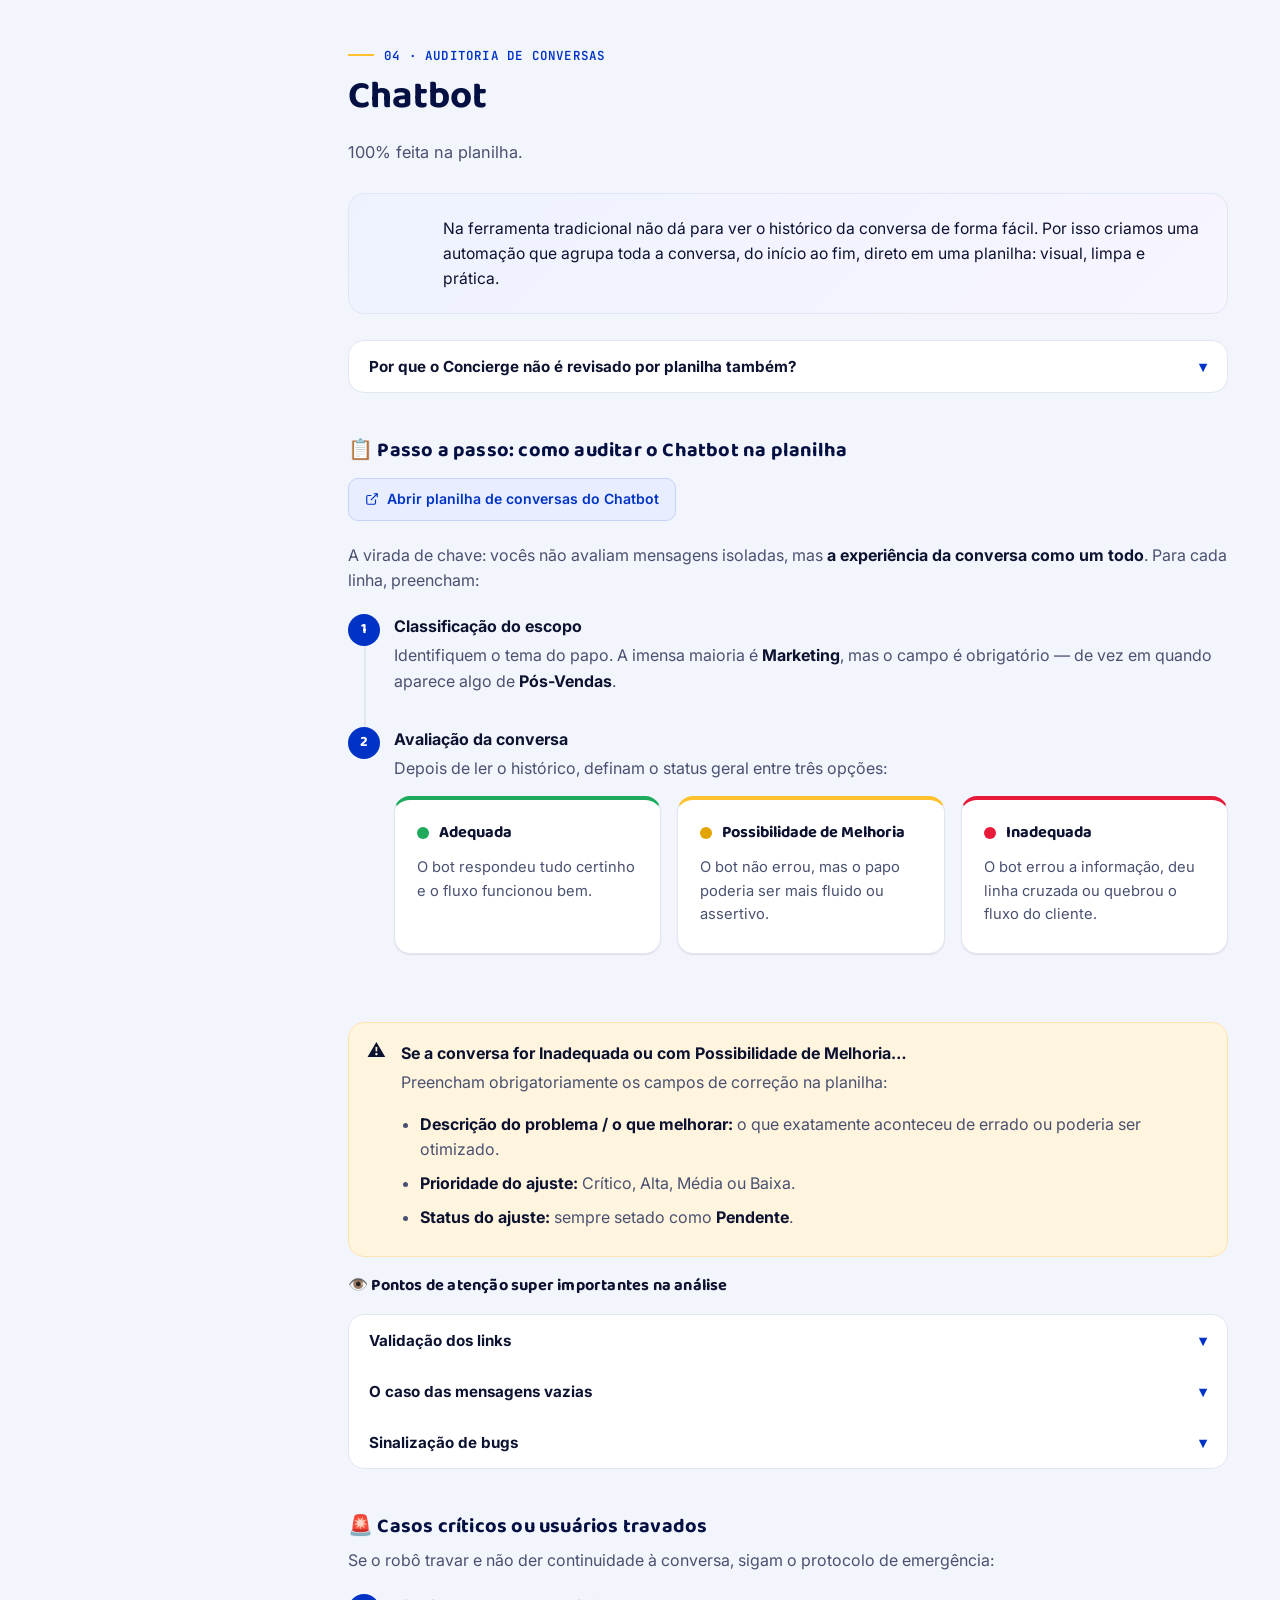
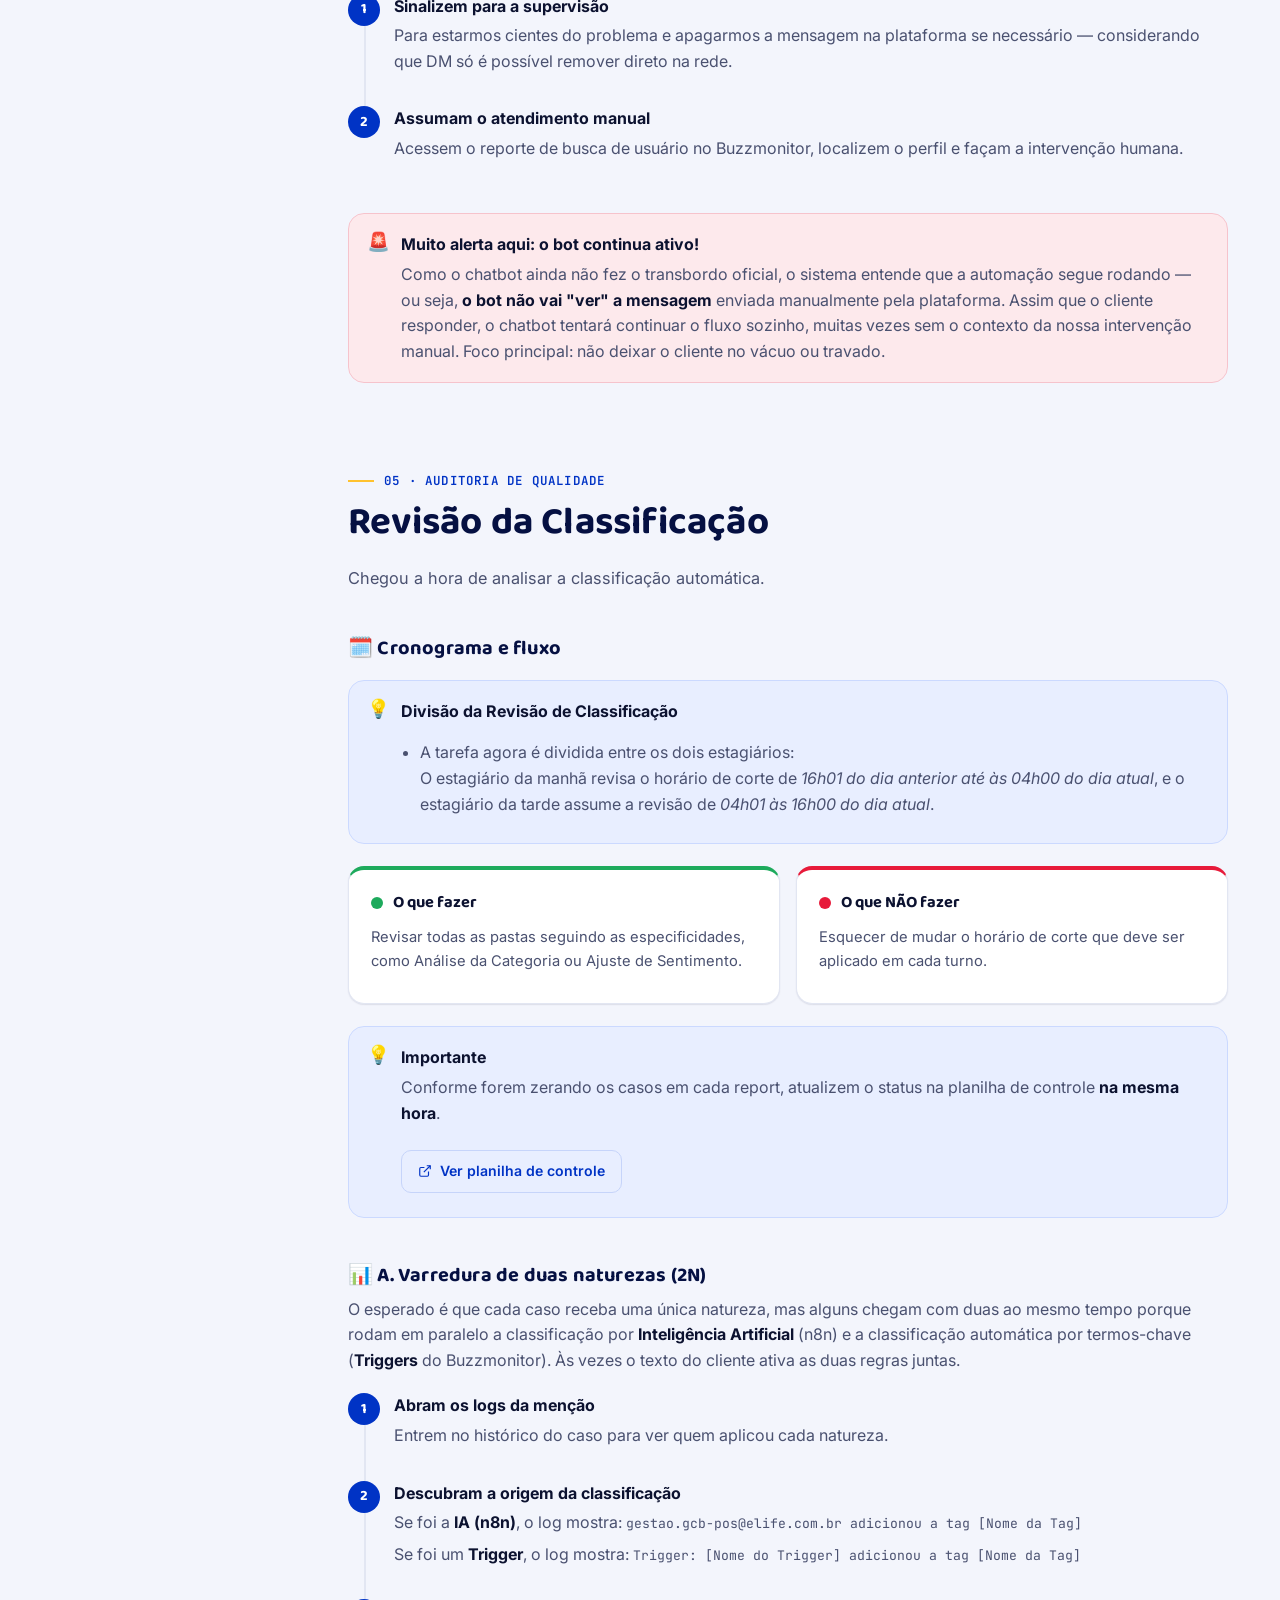
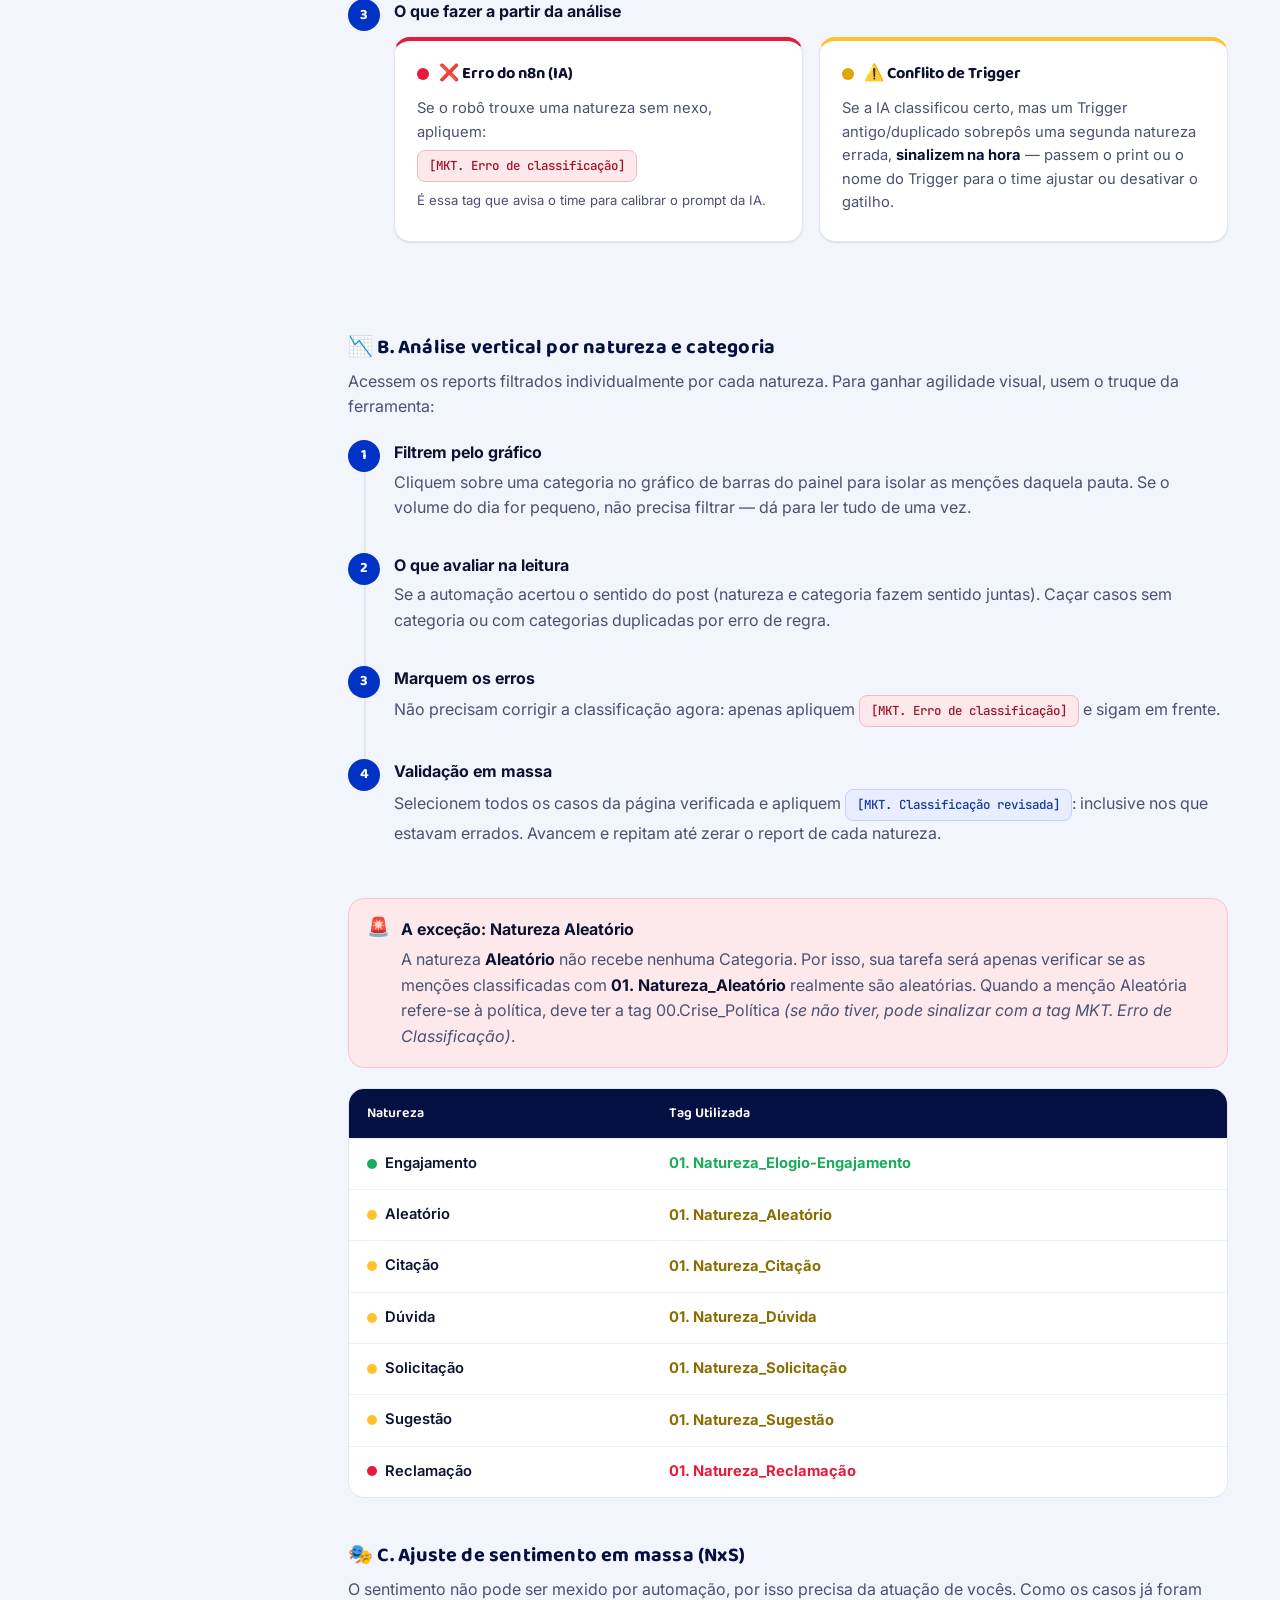
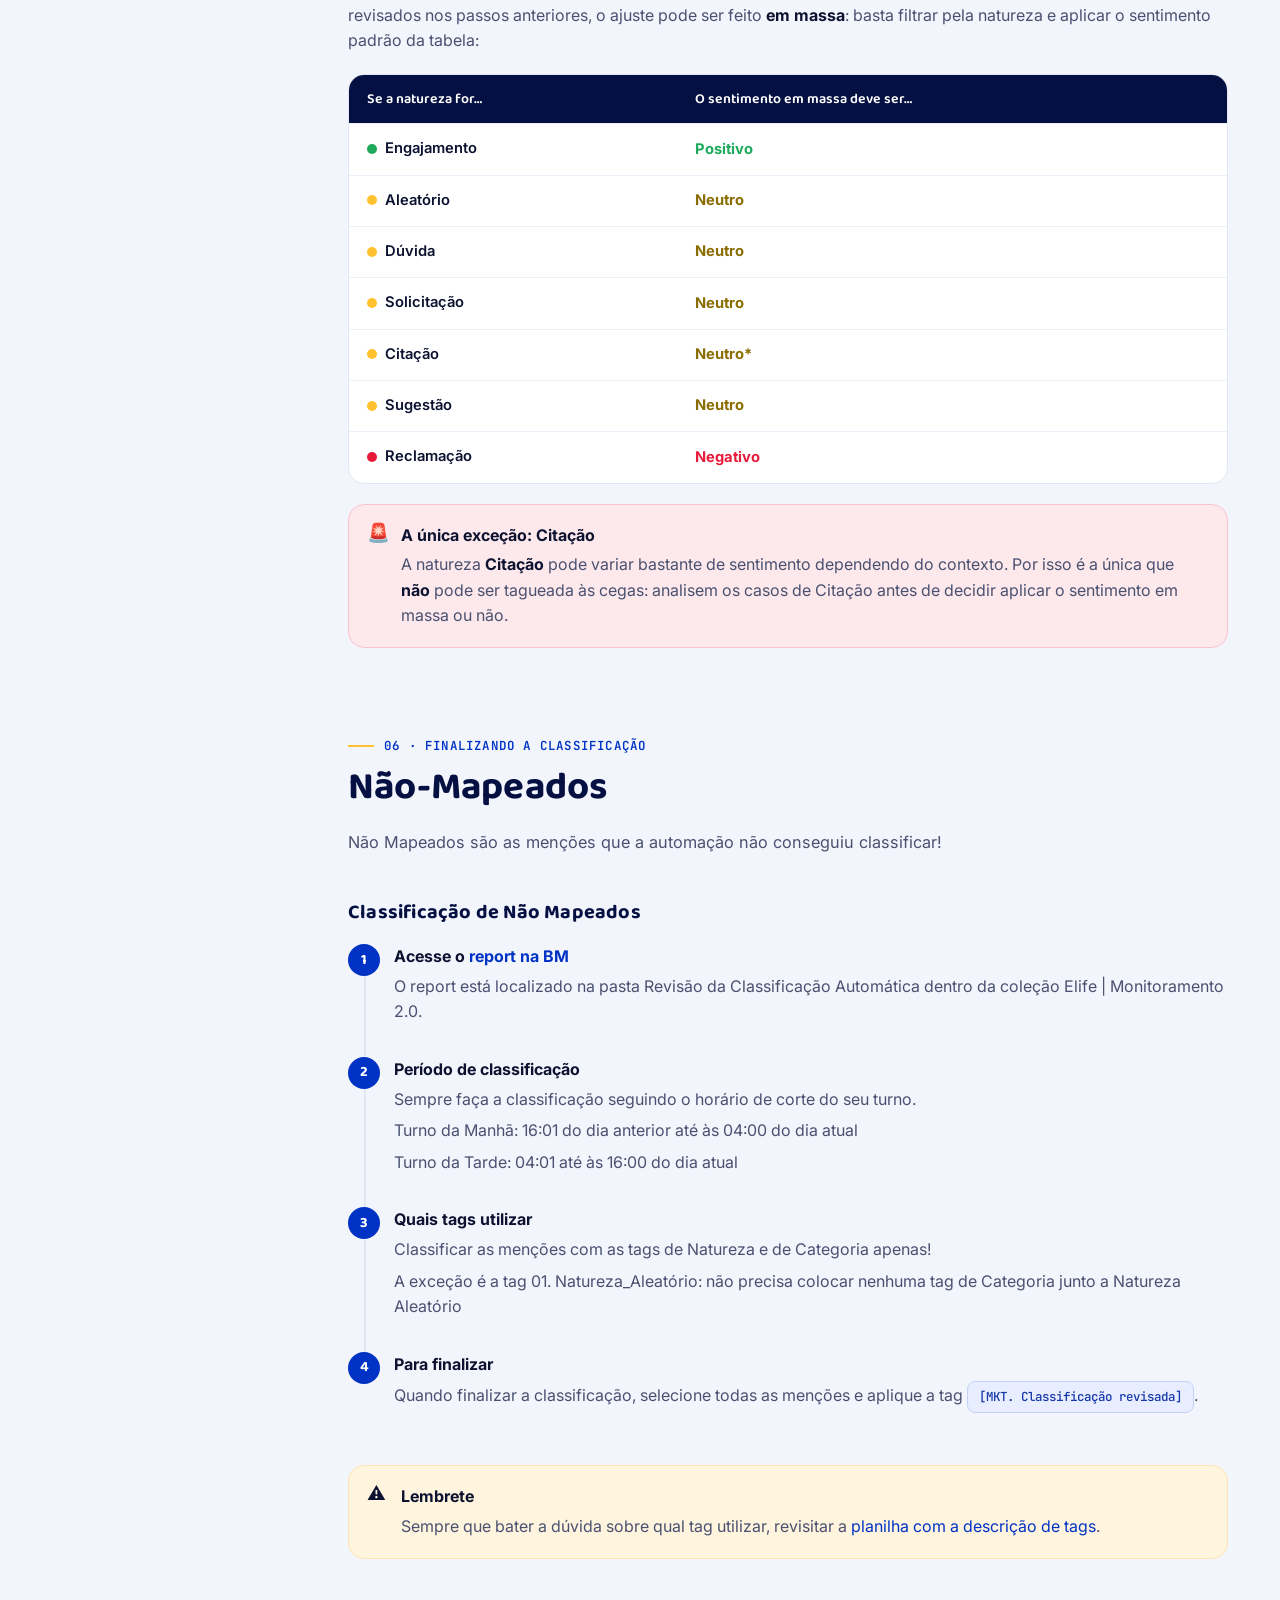
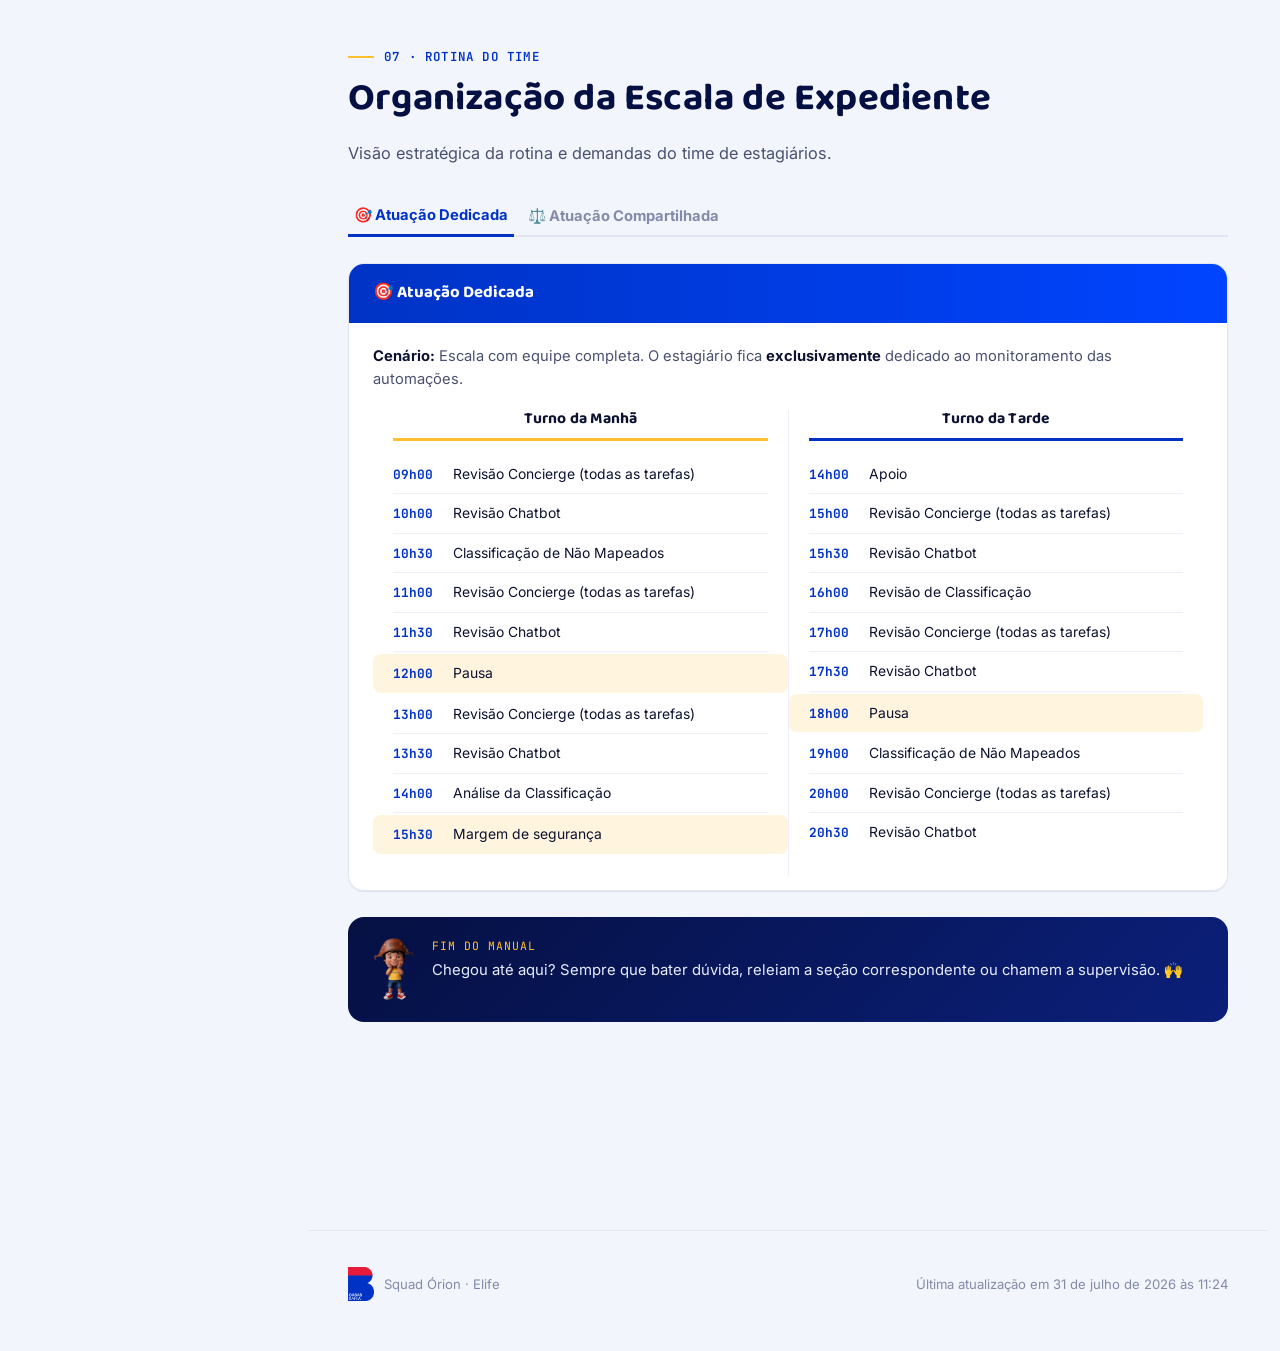
==== commit 2b41b5e3: "Fix tag format in engagement row of index.html alteração de tag de Natureza_Elogio-Engajamento" ====
--- a/index.html
+++ b/index.html
@@ -557,7 +557,7 @@
           <table>
             <thead><tr><th>Natureza</th><th>Tag Utilizada</th></tr></thead>
             <tbody>
-              <tr><td><span class="dot-tag"><span class="d g"></span>Engajamento</span></td><td><span class="sent-pos">01. Natureza_Elogio/Engajamento</span></td></tr>
+              <tr><td><span class="dot-tag"><span class="d g"></span>Engajamento</span></td><td><span class="sent-pos">01. Natureza_Elogio-Engajamento</span></td></tr>
               <tr><td><span class="dot-tag"><span class="d y"></span>Aleatório</span></td><td><span class="sent-neu">01. Natureza_Aleatório</span></td></tr>
               <tr><td><span class="dot-tag"><span class="d y"></span>Citação</span></td><td><span class="sent-neu">01. Natureza_Citação</span></td></tr>
               <tr><td><span class="dot-tag"><span class="d y"></span>Dúvida</span></td><td><span class="sent-neu">01. Natureza_Dúvida</span></td></tr>
